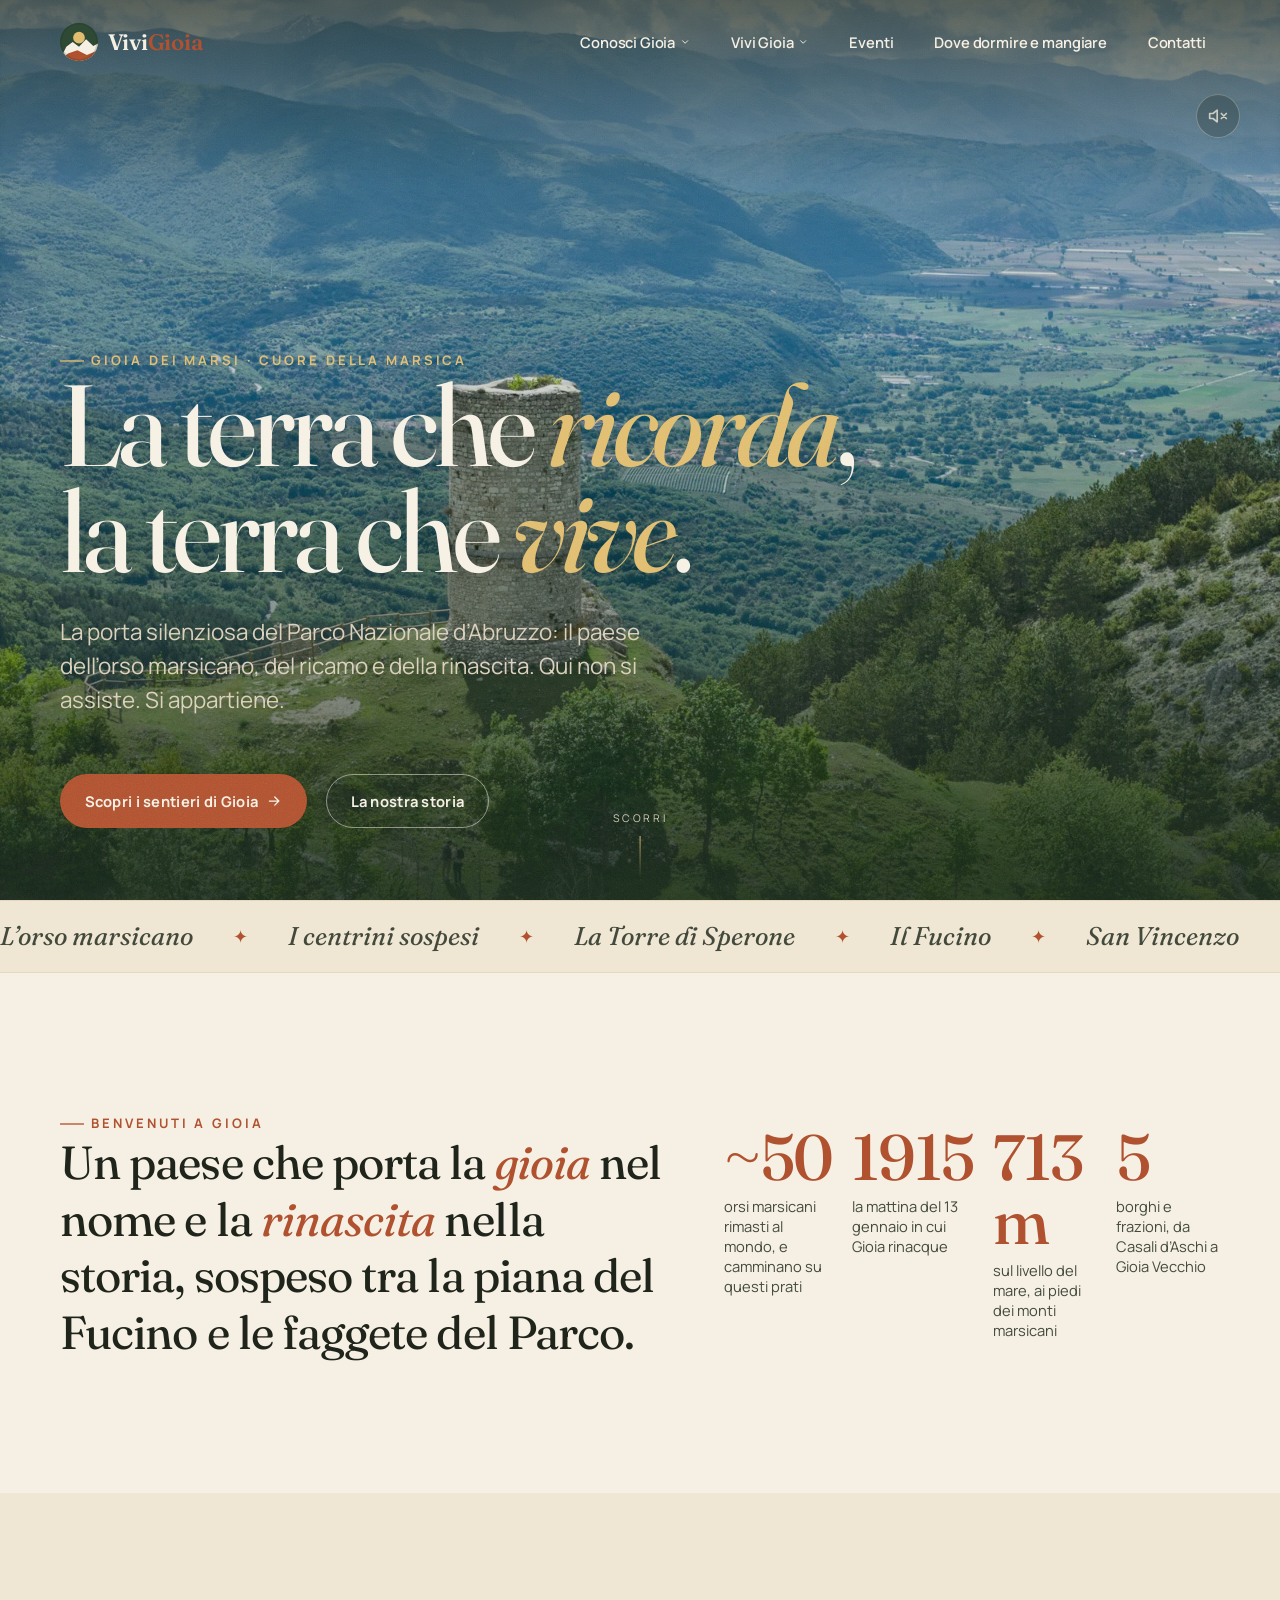
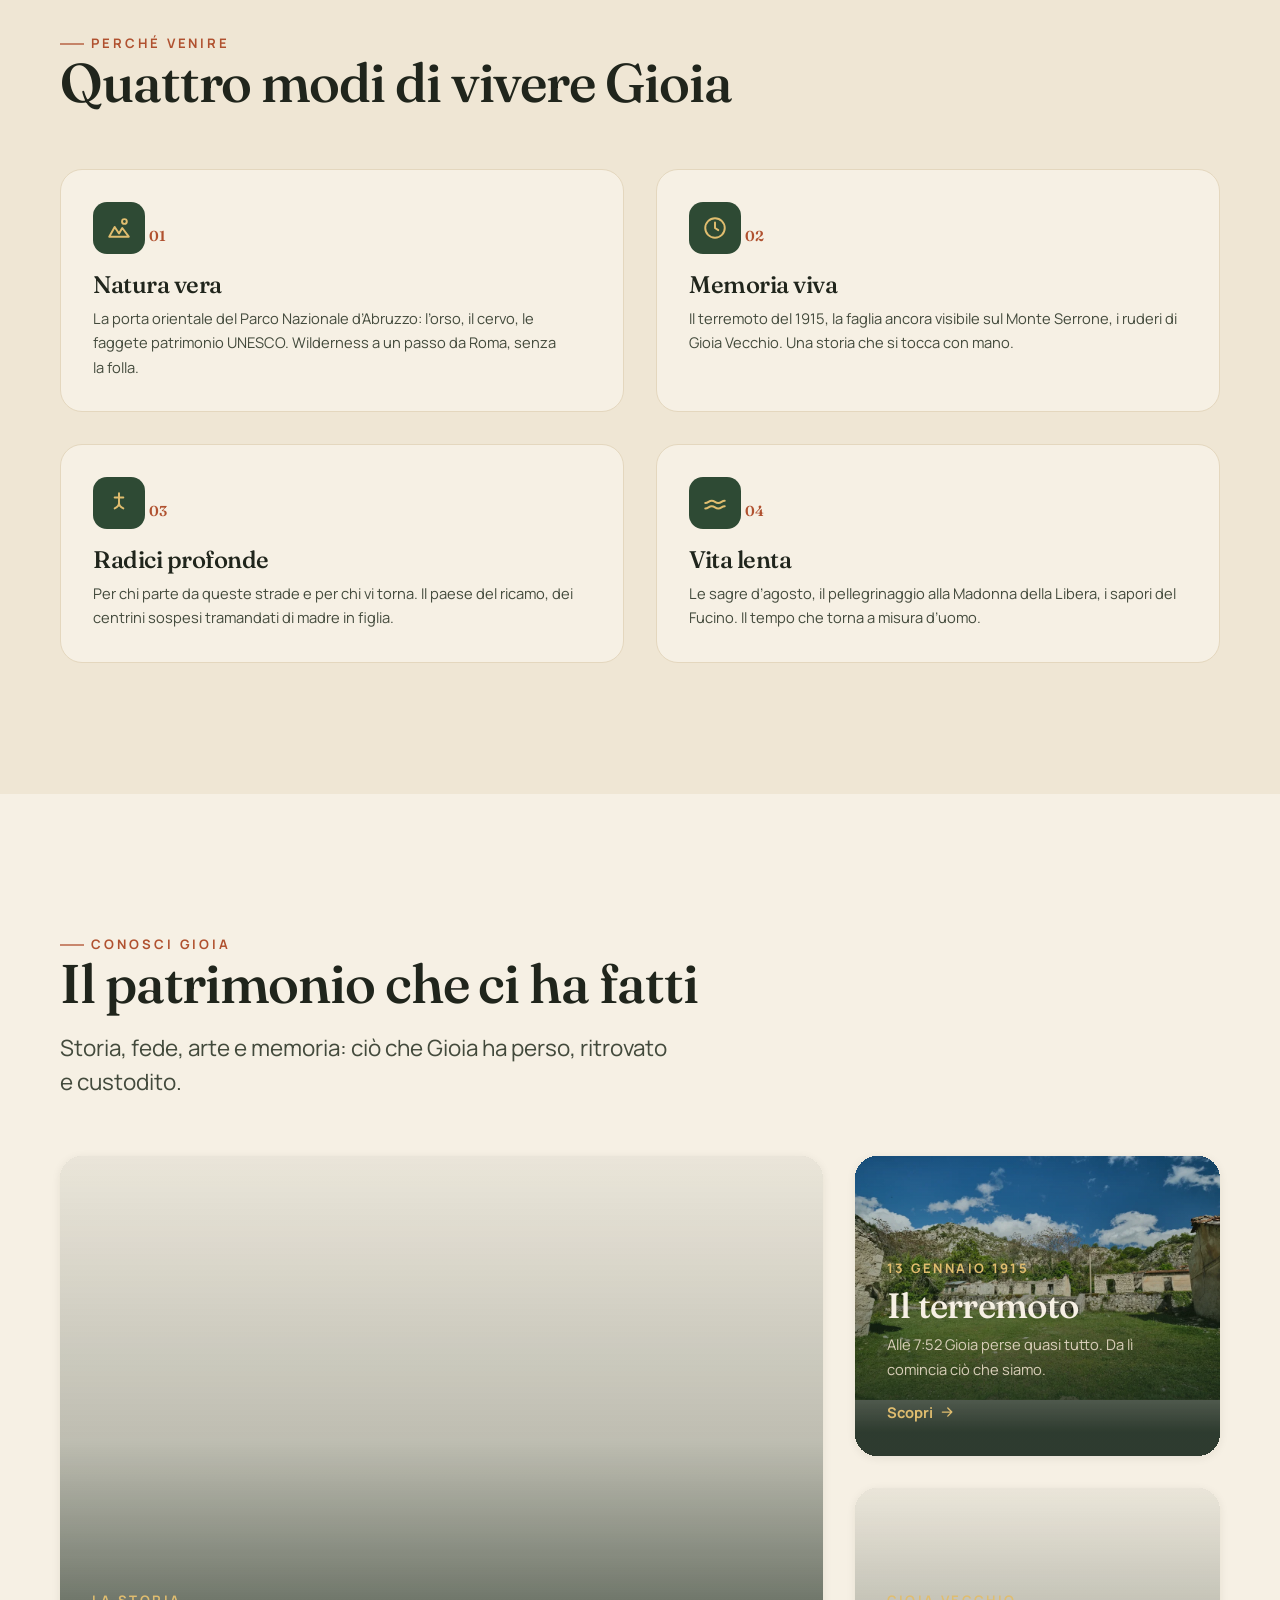
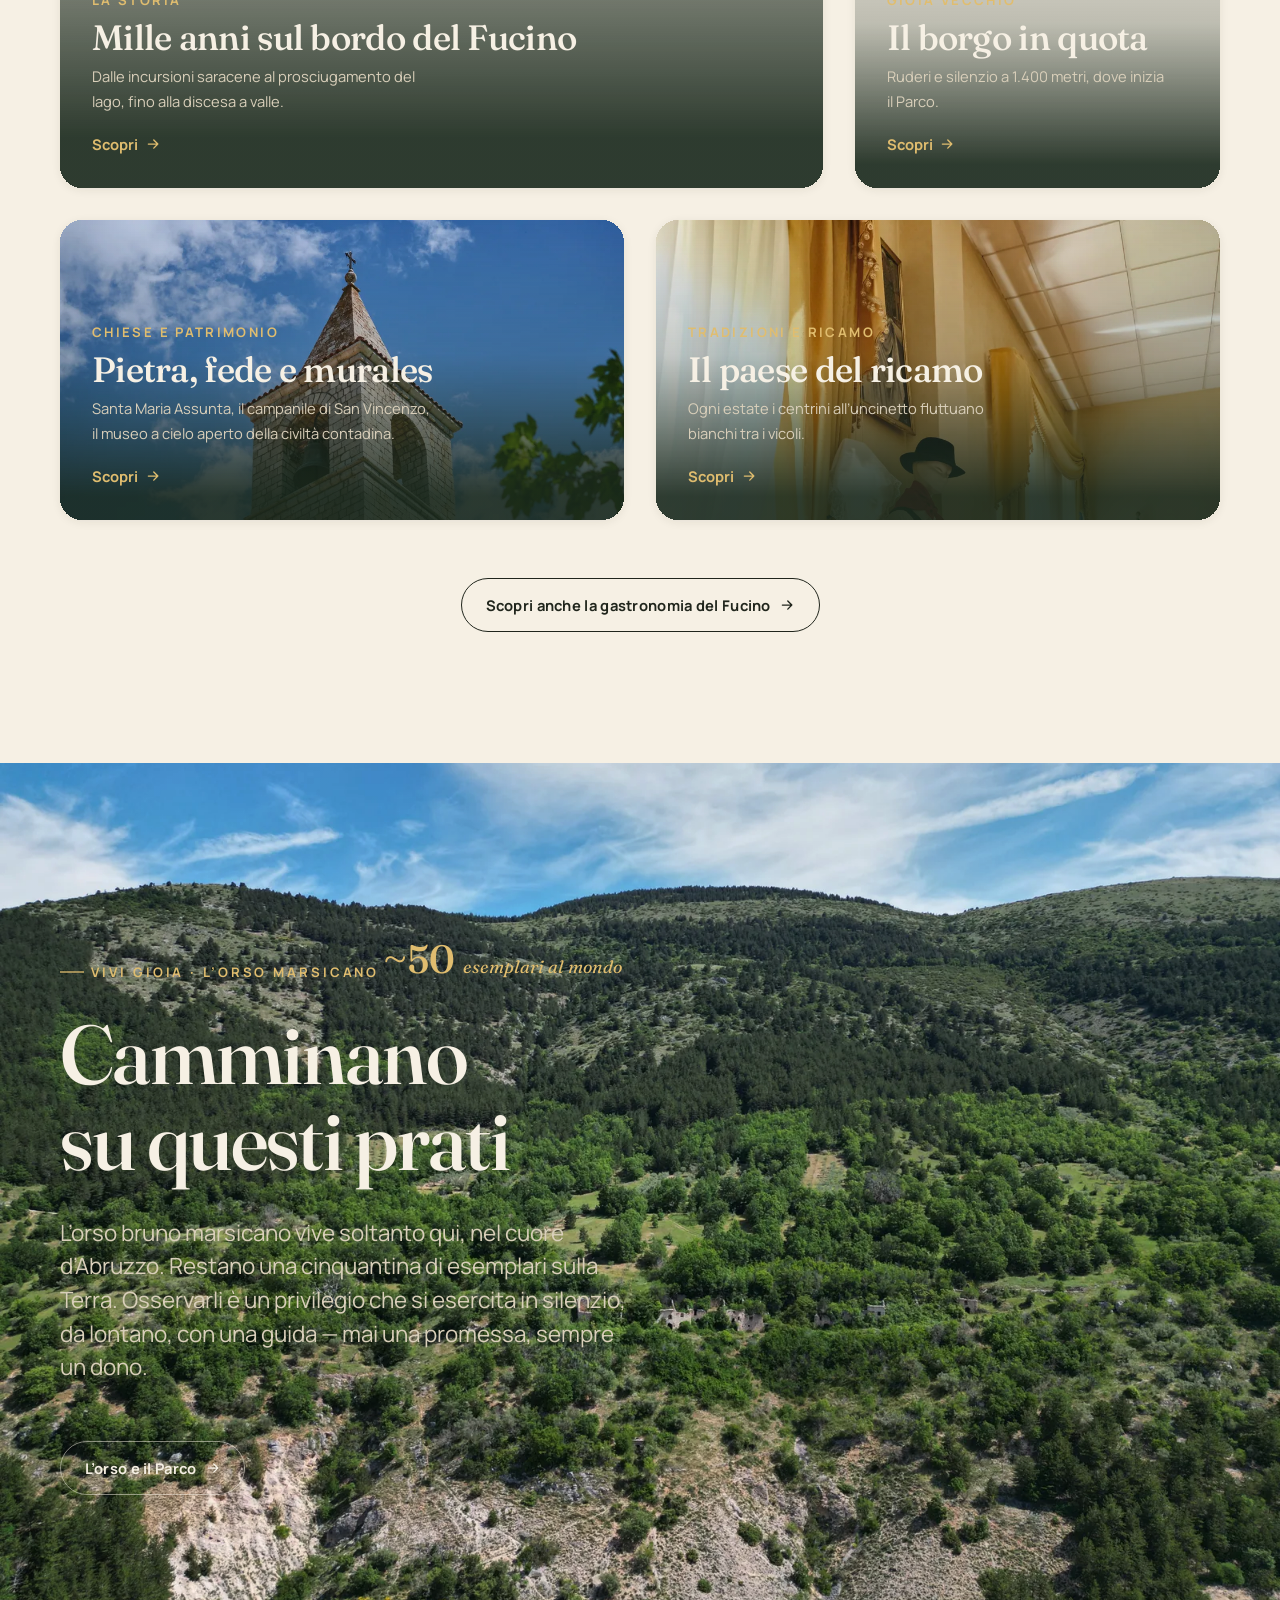
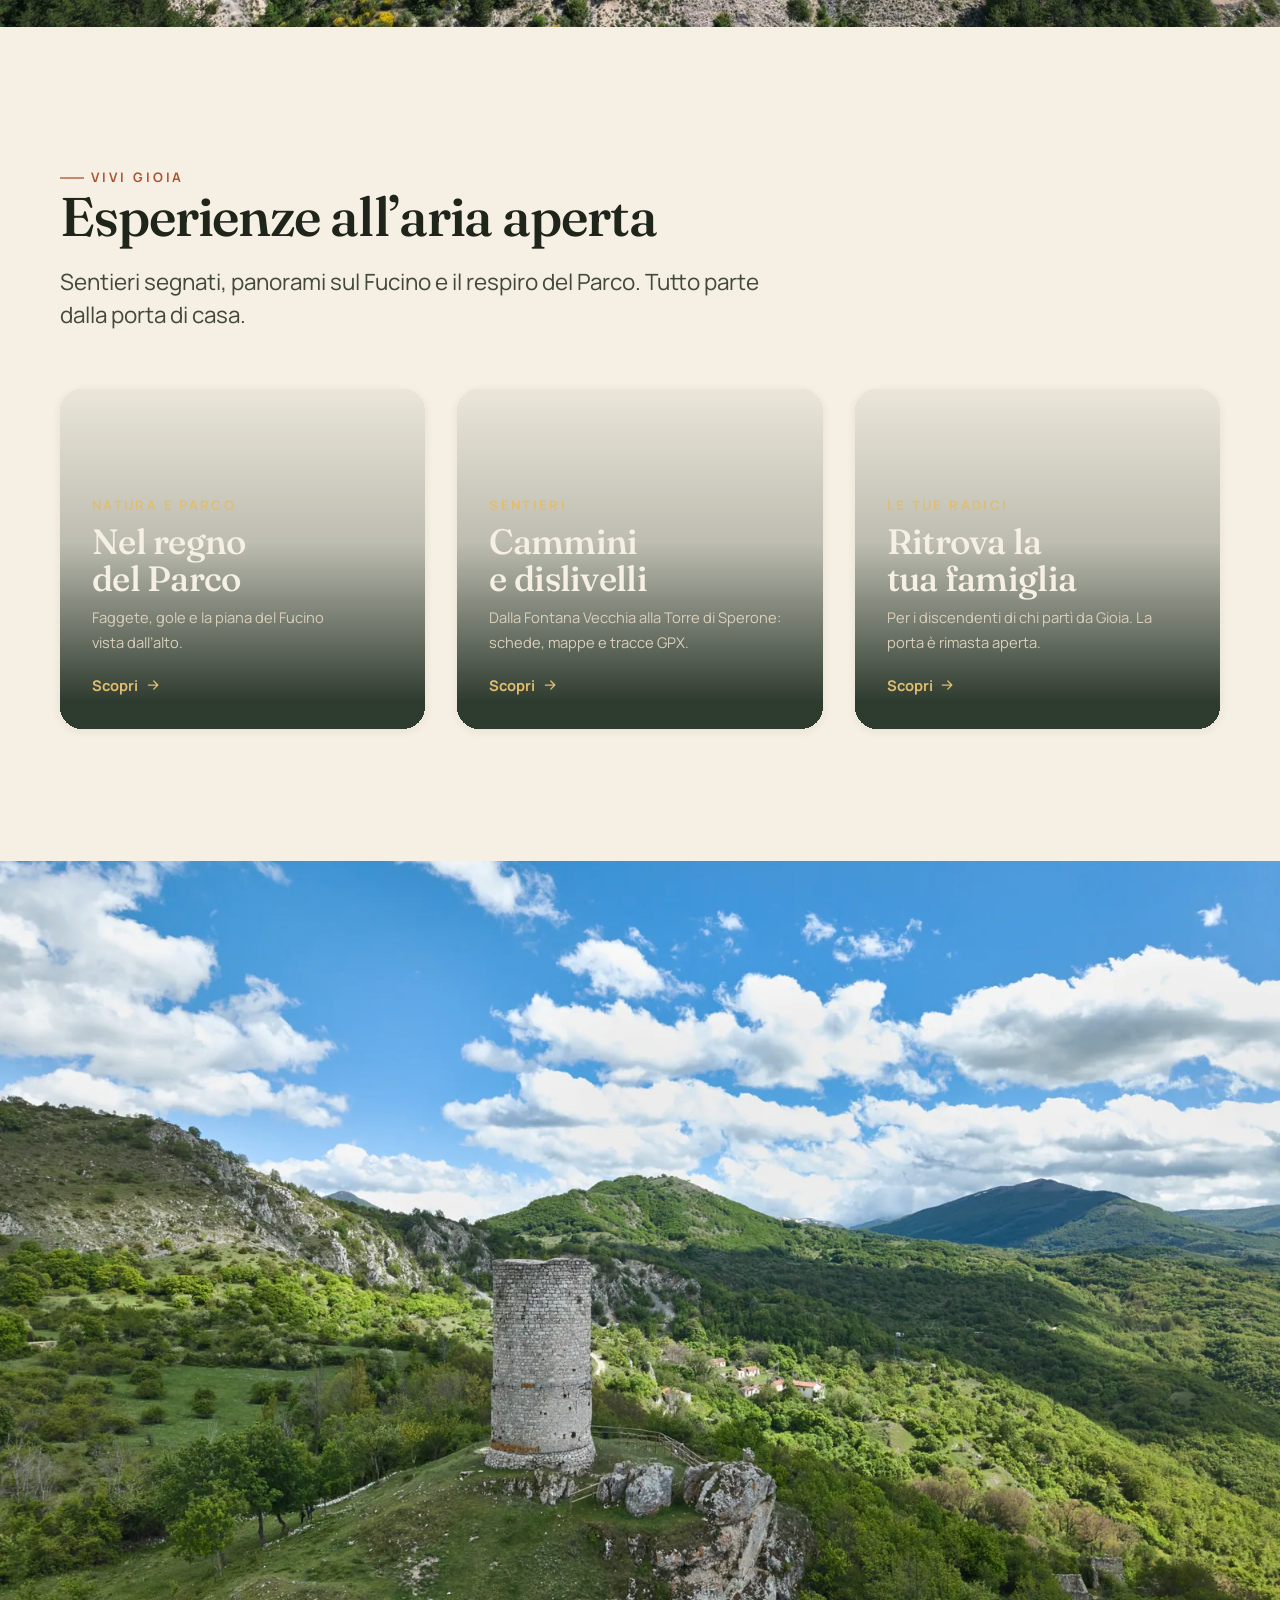
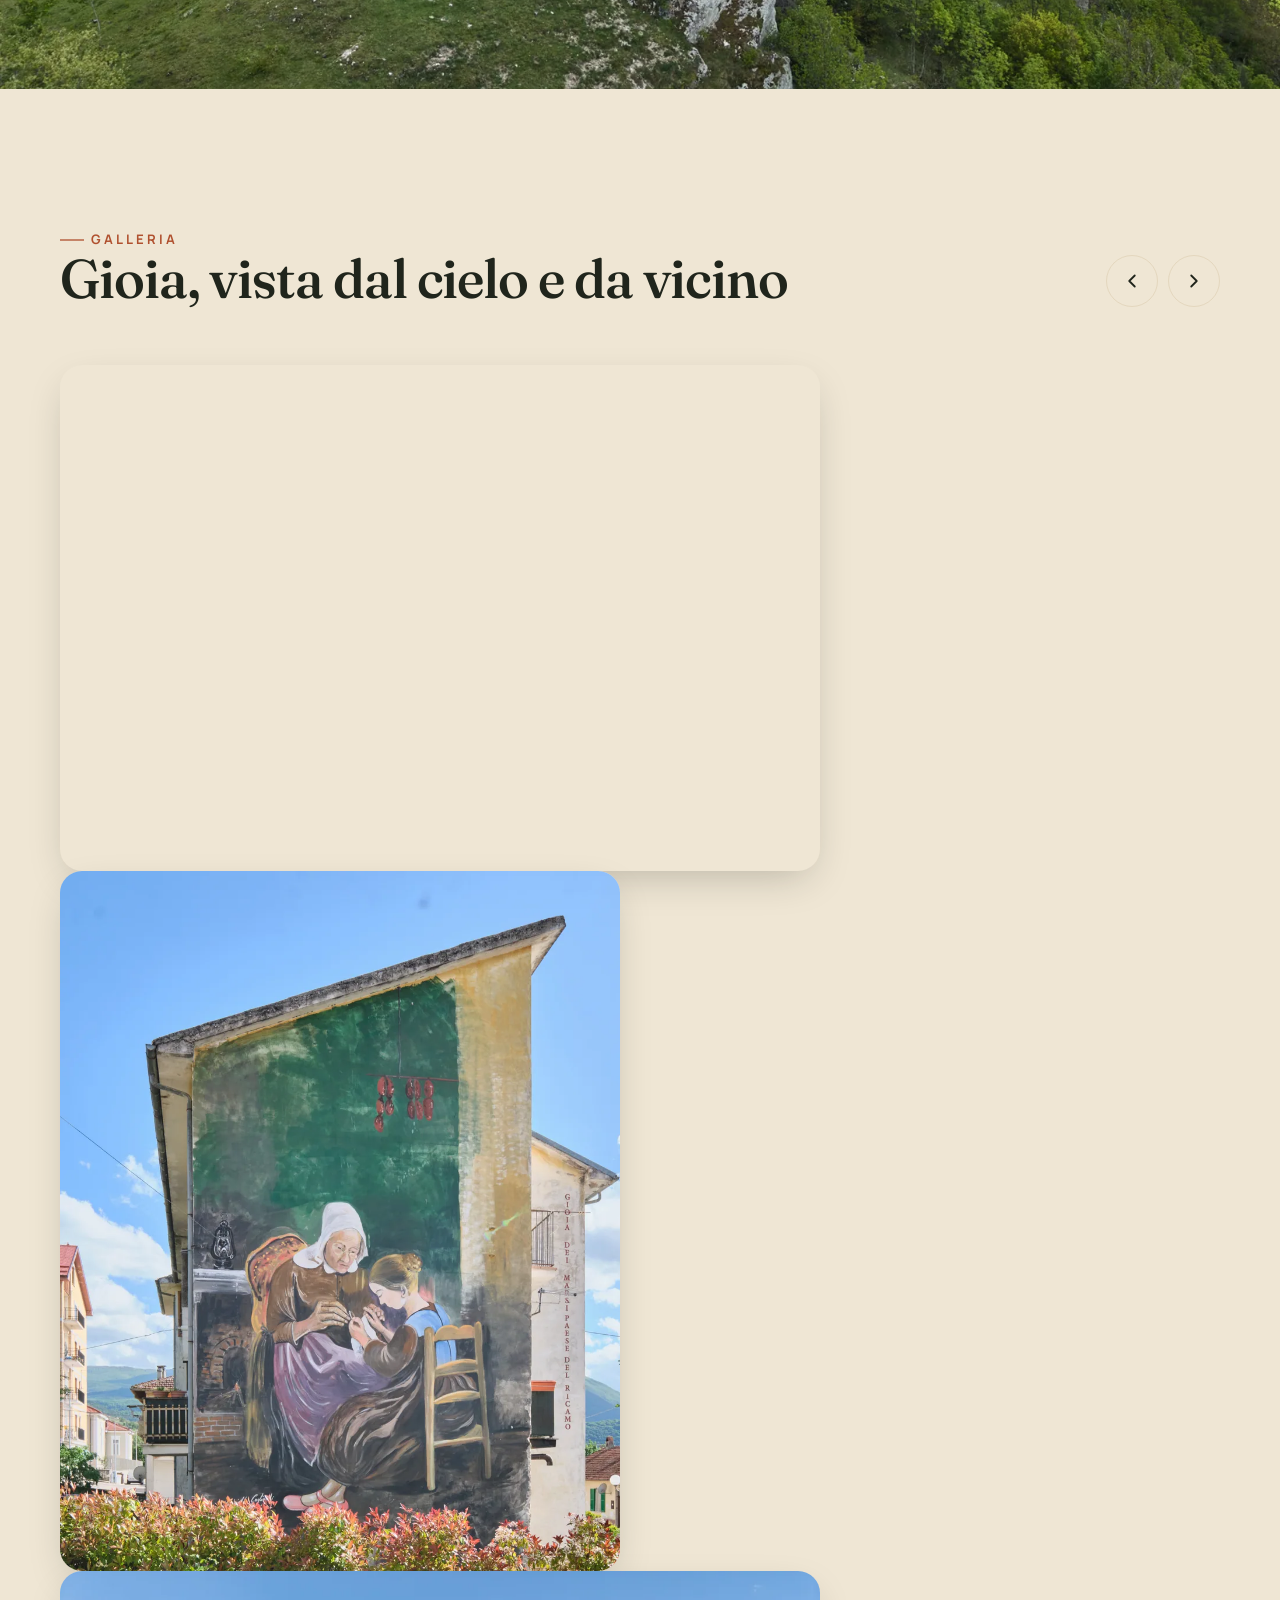
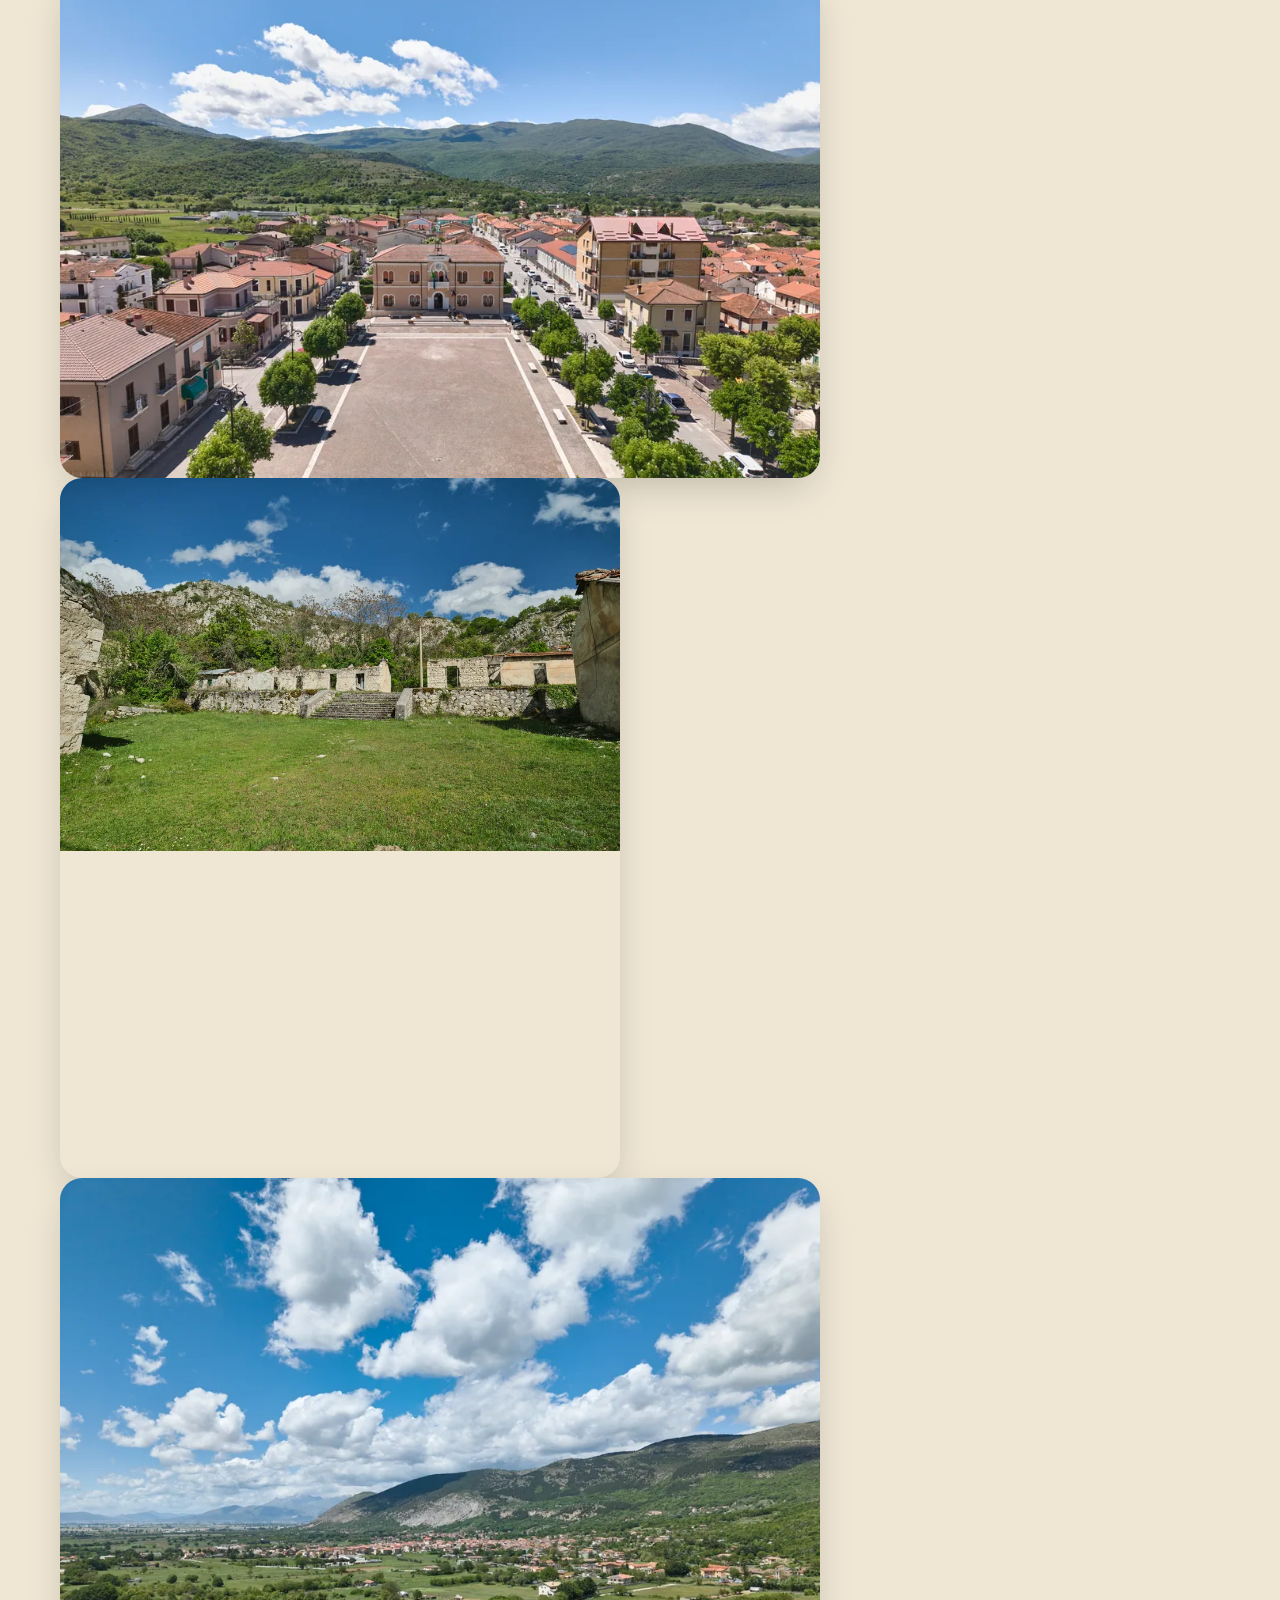
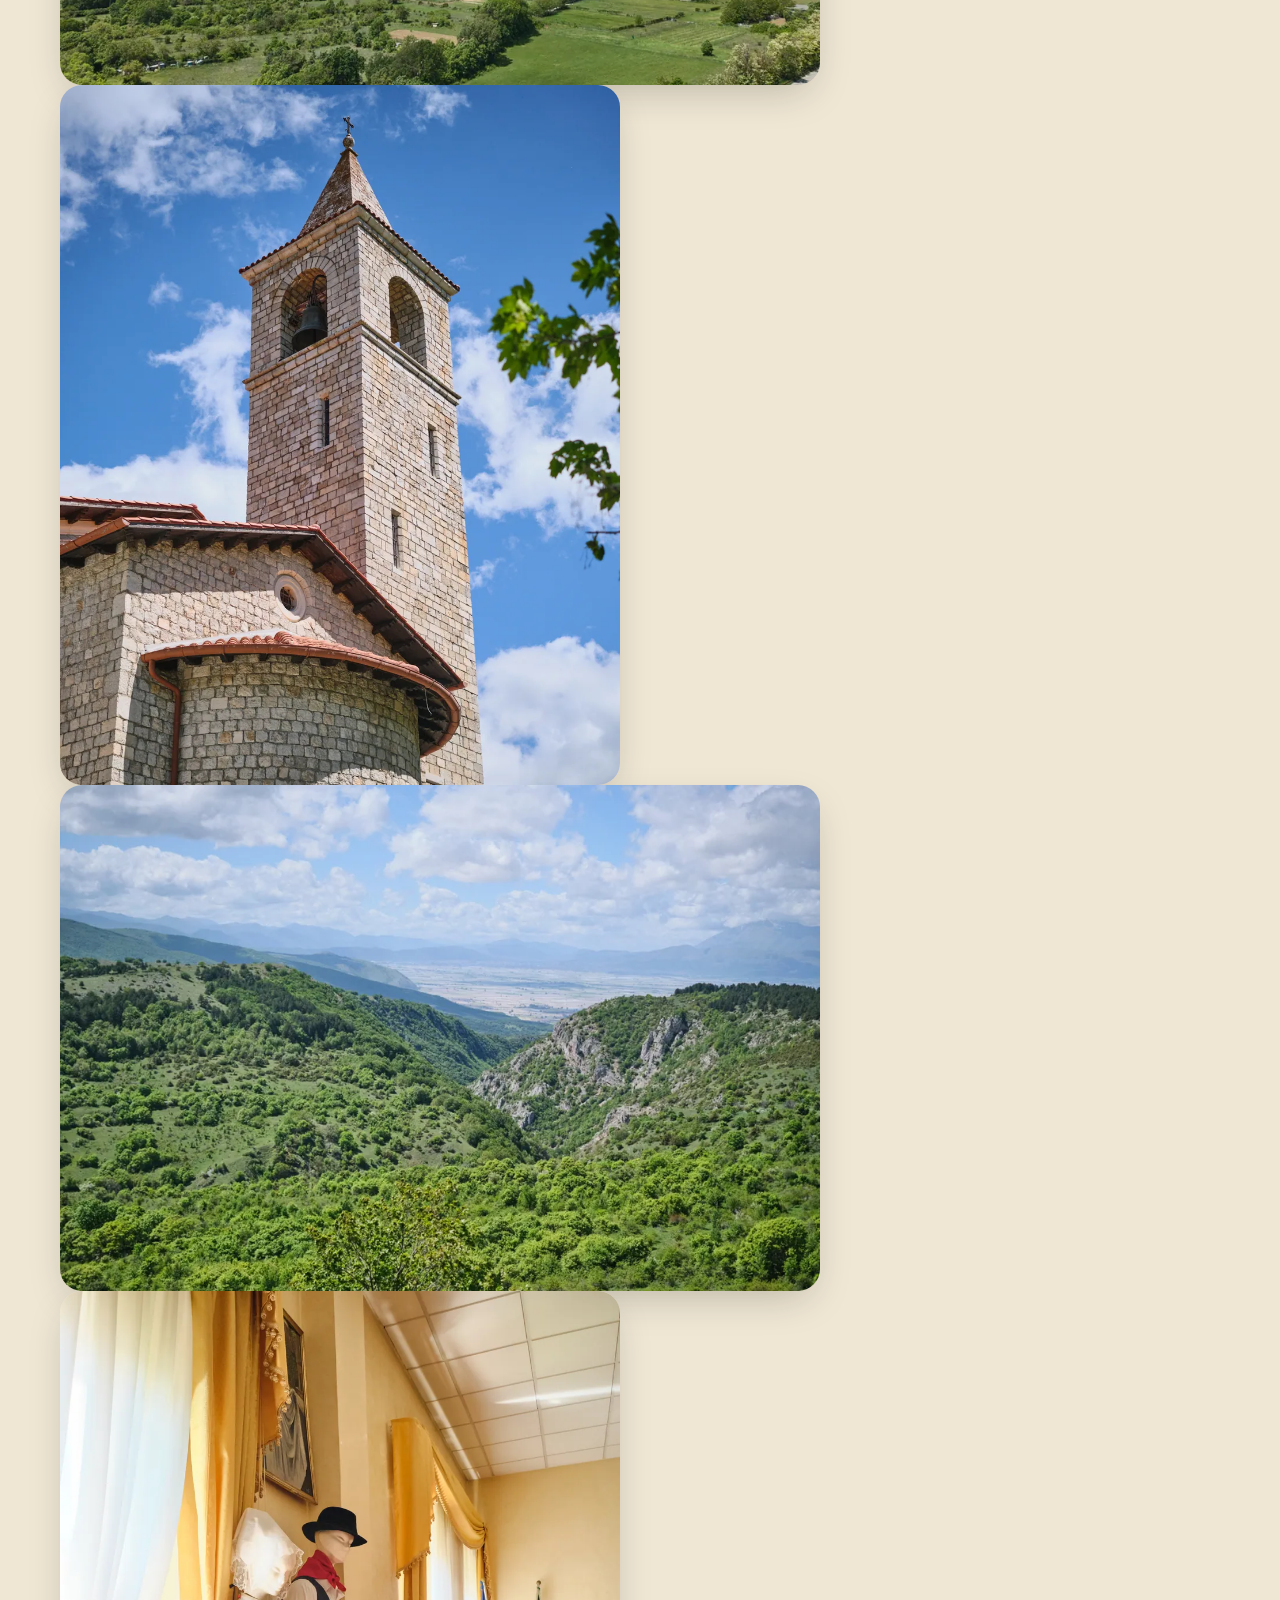
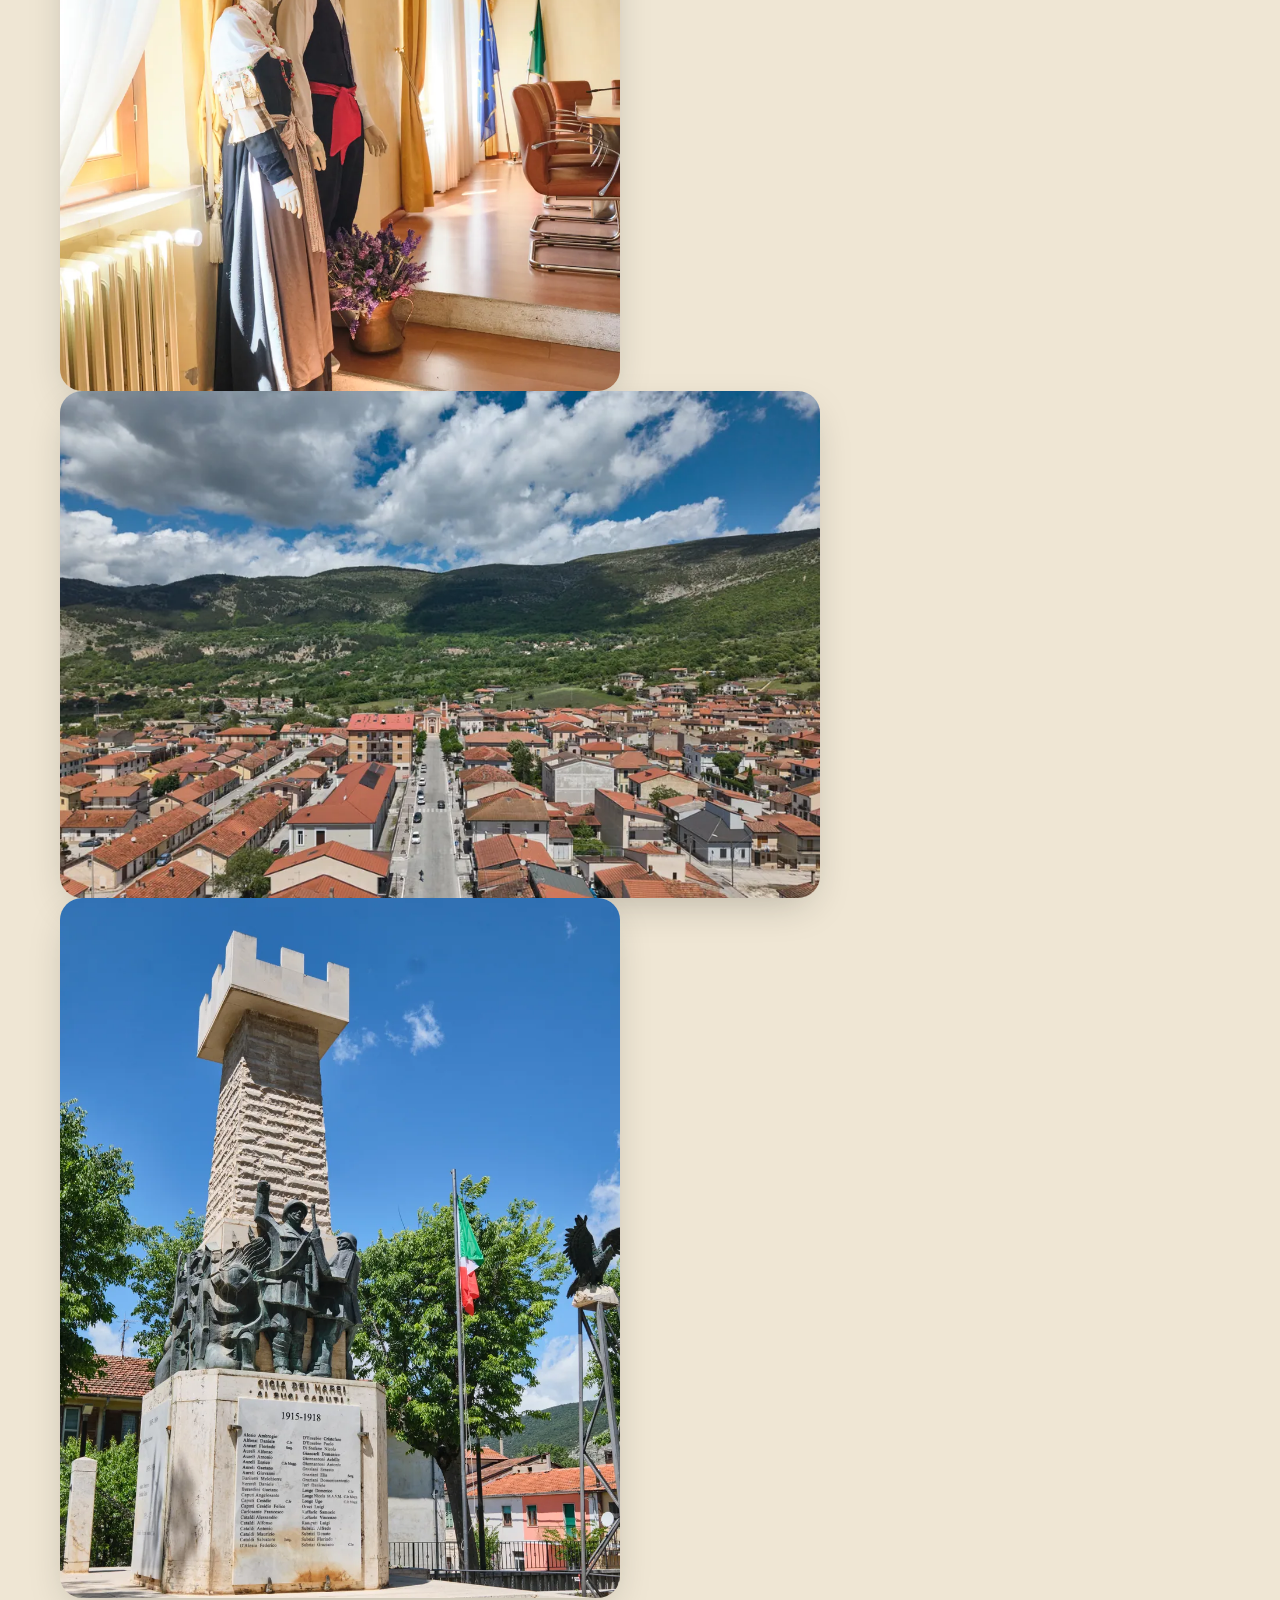
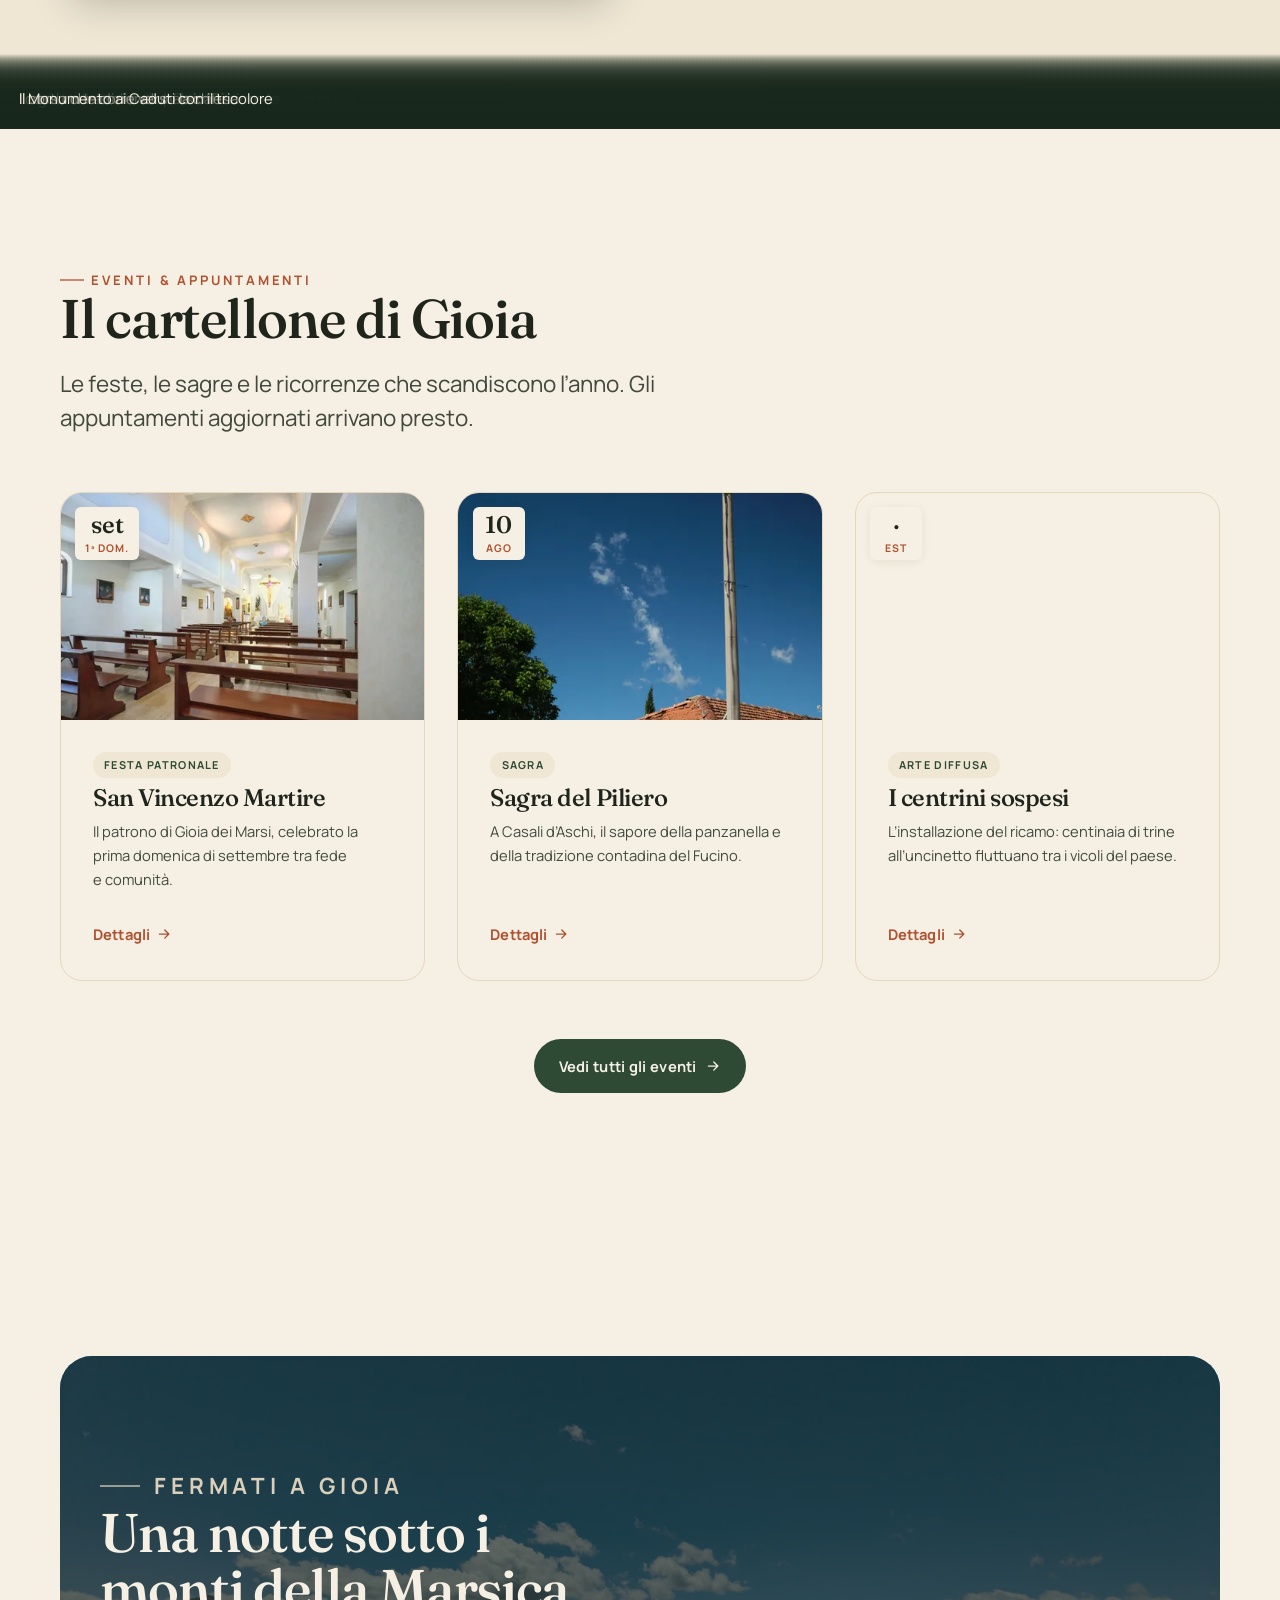
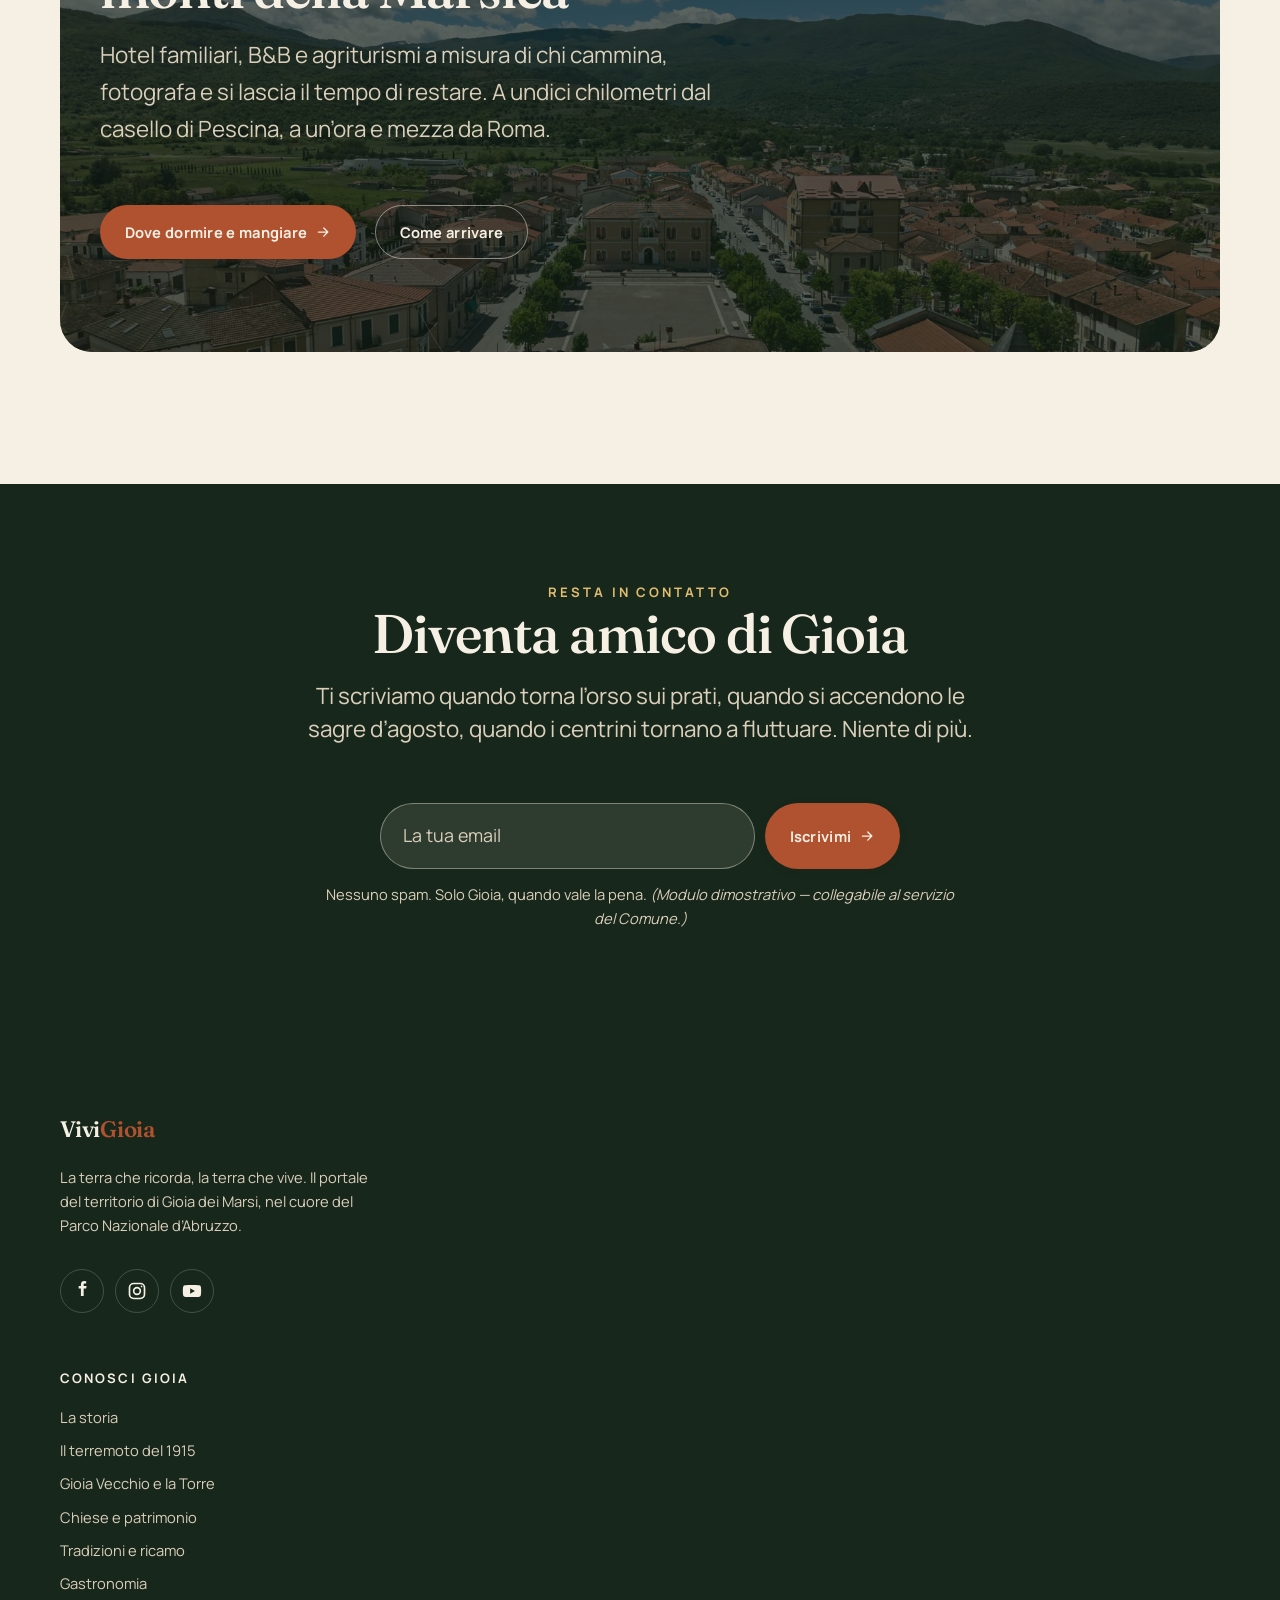
==== index.html @ dd2cfe74 "Sito ViviGioia: portale turistico-culturale di Gioia dei Marsi Sito statico mobile-first ad alto imp" ====
<!doctype html>
<html lang="it" class="no-js">
<head>
  <meta charset="utf-8">
  <meta name="viewport" content="width=device-width, initial-scale=1, viewport-fit=cover">
  <title>ViviGioia — La terra che ricorda, la terra che vive.</title>
  <meta name="description" content="Gioia dei Marsi: la porta silenziosa del Parco Nazionale d’Abruzzo, terra dell’orso marsicano e del paese rinato dopo il terremoto del 1915. Storia, natura, sentieri, tradizioni e il paese del ricamo nel cuore della Marsica.">
  <link rel="canonical" href="https://www.vivigioia.it/">
  <meta name="theme-color" content="#2e4a34">
  <meta property="og:type" content="website">
  <meta property="og:locale" content="it_IT">
  <meta property="og:site_name" content="ViviGioia">
  <meta property="og:title" content="ViviGioia — La terra che ricorda, la terra che vive.">
  <meta property="og:description" content="Gioia dei Marsi: la porta silenziosa del Parco Nazionale d’Abruzzo, terra dell’orso marsicano e del paese rinato dopo il terremoto del 1915. Storia, natura, sentieri, tradizioni e il paese del ricamo nel cuore della Marsica.">
  <meta property="og:url" content="https://www.vivigioia.it/">
  <meta property="og:image" content="https://www.vivigioia.it/assets/img/gioiadrone-16-1600.webp">
  <meta name="twitter:card" content="summary_large_image">
  <link rel="icon" href="assets/img/favicon.svg" type="image/svg+xml">
  <link rel="icon" href="assets/img/favicon-32.png" sizes="32x32">
  <link rel="apple-touch-icon" href="assets/img/favicon-180.png">
  <link rel="manifest" href="site.webmanifest">
  <link rel="preload" as="font" type="font/woff2" href="assets/font/fraunces-normal.woff2" crossorigin>
  <link rel="preload" as="font" type="font/woff2" href="assets/font/manrope.woff2" crossorigin>
  <link rel="preload" as="image" href="assets/img/gioiadrone-16-1600.webp" imagesrcset="assets/img/gioiadrone-16-480.webp 480w, assets/img/gioiadrone-16-960.webp 960w, assets/img/gioiadrone-16-1600.webp 1600w" imagesizes="100vw">
  <link rel="stylesheet" href="assets/css/main.css">
  <link rel="stylesheet" href="assets/css/swiper-bundle.min.css">
  <script>document.documentElement.classList.remove('no-js');document.documentElement.classList.add('js');</script>
  <script type="application/ld+json">{"@context":"https://schema.org","@type":"TouristDestination","name":"Gioia dei Marsi","description":"Borgo della Marsica, porta del Parco Nazionale d’Abruzzo, Lazio e Molise.","address":{"@type":"PostalAddress","addressLocality":"Gioia dei Marsi","postalCode":"67055","addressRegion":"AQ","addressCountry":"IT"},"touristType":["Escursionismo","Turismo naturalistico","Turismo culturale","Turismo delle radici"]}</script>
</head>
<body>
  <a class="skip-link" href="#main">Vai al contenuto</a>
  <header class="site-header" data-theme="light" data-scrolled="false">
    <div class="site-header__inner">
      <a class="brand" href="index.html" aria-label="ViviGioia — home">
        <svg class="brand__mark" viewBox="0 0 48 48" xmlns="http://www.w3.org/2000/svg" aria-hidden="true"><defs><clipPath id="m"><circle cx="24" cy="24" r="24"/></clipPath></defs><g clip-path="url(#m)"><rect width="48" height="48" fill="#2e4a34"/><circle cx="24" cy="18.5" r="7.4" fill="#e0bd6f"/><path d="M-2 50 8 30l8-6 8 6 9-9.5 9 8.5 8-4v25Z" fill="#f6f0e4"/><path d="M-2 50 10 38.5l12-4 12 6 16-7v16.5Z" fill="#b0512f"/></g><circle cx="24" cy="24" r="23" fill="none" stroke="#18271b" stroke-opacity=".18" stroke-width="2"/></svg>
        <span class="brand__name">Vivi<b>Gioia</b></span>
      </a>
      <nav class="nav" id="menu" aria-label="Navigazione principale">
        <div class="nav__group" data-open="false">
          <button class="nav__parent" aria-expanded="false">Conosci Gioia <svg class="chev" viewBox="0 0 24 24" width="16" height="16" fill="none" stroke="currentColor" stroke-width="2.2" stroke-linecap="round" stroke-linejoin="round" aria-hidden="true"><path d="m6 9 6 6 6-6"/></svg></button>
          <div class="nav__sub"><div class="nav__sub-inner">
            <a href="storia.html">La storia</a>
            <a href="terremoto-1915.html">Il terremoto del 1915</a>
            <a href="gioia-vecchio.html">Gioia Vecchio e la Torre</a>
            <a href="patrimonio.html">Chiese e patrimonio</a>
            <a href="tradizioni.html">Tradizioni e ricamo</a>
            <a href="gastronomia.html">Gastronomia</a>
            <a href="radici.html">Le tue radici</a>
          </div></div>
        </div>
        <div class="nav__group" data-open="false">
          <button class="nav__parent" aria-expanded="false">Vivi Gioia <svg class="chev" viewBox="0 0 24 24" width="16" height="16" fill="none" stroke="currentColor" stroke-width="2.2" stroke-linecap="round" stroke-linejoin="round" aria-hidden="true"><path d="m6 9 6 6 6-6"/></svg></button>
          <div class="nav__sub"><div class="nav__sub-inner">
            <a href="natura.html">Natura e l’orso marsicano</a>
            <a href="sentieri.html">Sentieri ed escursioni</a>
          </div></div>
        </div>
        <div class="nav__group"><a class="nav__link" href="eventi.html">Eventi</a></div>
        <div class="nav__group"><a class="nav__link" href="ricettivita.html">Dove dormire e mangiare</a></div>
        <div class="nav__group"><a class="nav__link" href="contatti.html">Contatti</a></div>
        <a class="btn btn--primary nav__cta" href="contatti.html">Pianifica la visita <svg class="btn__icon" viewBox="0 0 24 24" fill="none" stroke="currentColor" stroke-width="2" stroke-linecap="round" stroke-linejoin="round" aria-hidden="true"><path d="M5 12h14M13 6l6 6-6 6"/></svg></a>
        <div class="nav__meta">
          <span>Comune di Gioia dei Marsi</span>
          <span class="nav__lang in-panel"><span aria-current="page">IT</span><span aria-hidden="true">·</span><span style="opacity:.5" title="Versione inglese in arrivo">EN</span></span>
        </div>
      </nav>
      <button class="nav__toggle" aria-label="Apri il menu" aria-expanded="false" aria-controls="menu">
        <span></span><span></span><span></span>
      </button>
    </div>
  </header>
  <main id="main">

    <!-- HERO -->
    <section class="hero grain" data-hero data-hero-sentinel>
      <div class="hero__media">
        <video data-hero-video autoplay muted loop playsinline preload="metadata" poster="assets/img/gioiadrone-16-1600.webp" aria-hidden="true">
          <source src="assets/video/hero-720.mp4" type="video/mp4">
        </video>
      </div>
      <div class="hero__scrim"></div>
      <button class="hero__sound" data-sound-toggle aria-pressed="false" aria-label="Attiva o disattiva l’audio del video">
        <span data-sound-off><svg viewBox="0 0 24 24" width="20" height="20" fill="none" stroke="currentColor" stroke-width="2" stroke-linecap="round" stroke-linejoin="round" aria-hidden="true"><path d="M11 5 6 9H2v6h4l5 4z"/><path d="m22 9-6 6M16 9l6 6"/></svg></span>
        <span data-sound-on hidden><svg viewBox="0 0 24 24" width="20" height="20" fill="none" stroke="currentColor" stroke-width="2" stroke-linecap="round" stroke-linejoin="round" aria-hidden="true"><path d="M11 5 6 9H2v6h4l5 4z"/><path d="M15.5 8.5a5 5 0 0 1 0 7M19 5a9 9 0 0 1 0 14"/></svg></span>
      </button>
      <div class="hero__inner">
        <p class="kicker kicker--light">Gioia dei Marsi · Cuore della Marsica</p>
        <h1 class="hero__claim">La terra che <em>ricorda</em>,<br>la terra che <em>vive</em>.</h1>
        <p class="hero__sub">La porta silenziosa del Parco Nazionale d’Abruzzo: il paese dell’orso marsicano, del ricamo e della rinascita. Qui non si assiste. Si appartiene.</p>
        <div class="hero__actions">
          <a class="btn btn--primary" href="sentieri.html">Scopri i sentieri di Gioia <svg class="btn__icon" viewBox="0 0 24 24" fill="none" stroke="currentColor" stroke-width="2" stroke-linecap="round" stroke-linejoin="round" aria-hidden="true"><path d="M5 12h14M13 6l6 6-6 6"/></svg></a>
          <a class="btn btn--on-dark" href="storia.html">La nostra storia</a>
        </div>
      </div>
      <div class="hero__cue" aria-hidden="true"><span>Scorri</span><span class="hero__cue-line"></span></div>
    </section>

    <!-- MARQUEE -->
    <div class="marquee" aria-hidden="true">
      <div class="marquee__track">
        <span class="marquee__item">L’orso marsicano</span><span class="marquee__item">I centrini sospesi</span><span class="marquee__item">La Torre di Sperone</span><span class="marquee__item">Il Fucino</span><span class="marquee__item">San Vincenzo</span><span class="marquee__item">Il Passo del Diavolo</span>
        <span class="marquee__item">L’orso marsicano</span><span class="marquee__item">I centrini sospesi</span><span class="marquee__item">La Torre di Sperone</span><span class="marquee__item">Il Fucino</span><span class="marquee__item">San Vincenzo</span><span class="marquee__item">Il Passo del Diavolo</span>
      </div>
    </div>

    <!-- MANIFESTO + NUMERI -->
    <section class="section">
      <div class="container">
        <div class="manifesto__grid">
          <div class="reveal">
            <p class="kicker">Benvenuti a Gioia</p>
            <p class="manifesto__text">Un paese che porta la <span class="hl">gioia</span> nel nome e la <span class="hl">rinascita</span> nella storia, sospeso tra la piana del Fucino e le faggete del Parco.</p>
          </div>
          <div class="stats reveal-stagger">
            <div class="stat"><div class="stat__num" data-count="50" data-prefix="~">~50</div><div class="stat__label">orsi marsicani rimasti al mondo, e camminano su questi prati</div></div>
            <div class="stat"><div class="stat__num" data-count="1915" data-group="false">1915</div><div class="stat__label">la mattina del 13 gennaio in cui Gioia rinacque</div></div>
            <div class="stat"><div class="stat__num" data-count="713" data-suffix=" m">713 m</div><div class="stat__label">sul livello del mare, ai piedi dei monti marsicani</div></div>
            <div class="stat"><div class="stat__num" data-count="5">5</div><div class="stat__label">borghi e frazioni, da Casali d’Aschi a Gioia Vecchio</div></div>
          </div>
        </div>
      </div>
    </section>

    <!-- I MOTIVI -->
    <section class="section bg-paper-2">
      <div class="container">
        <div class="section-head reveal">
          <p class="kicker">Perché venire</p>
          <h2>Quattro modi di vivere Gioia</h2>
        </div>
        <div class="pillars cardgrid--2 reveal-stagger">
          <article class="pillar">
            <span class="pillar__icon"><svg viewBox="0 0 24 24" fill="none" stroke="currentColor" stroke-width="1.8" stroke-linecap="round" stroke-linejoin="round"><path d="m3 20 5-9 4 6 3-5 6 8z"/><circle cx="17" cy="6" r="2.2"/></svg></span>
            <span class="pillar__n">01</span>
            <h3>Natura vera</h3>
            <p>La porta orientale del Parco Nazionale d’Abruzzo: l’orso, il cervo, le faggete patrimonio UNESCO. Wilderness a un passo da Roma, senza la folla.</p>
          </article>
          <article class="pillar">
            <span class="pillar__icon"><svg viewBox="0 0 24 24" fill="none" stroke="currentColor" stroke-width="1.8" stroke-linecap="round" stroke-linejoin="round"><circle cx="12" cy="12" r="9"/><path d="M12 7v5l3 2"/></svg></span>
            <span class="pillar__n">02</span>
            <h3>Memoria viva</h3>
            <p>Il terremoto del 1915, la faglia ancora visibile sul Monte Serrone, i ruderi di Gioia Vecchio. Una storia che si tocca con mano.</p>
          </article>
          <article class="pillar">
            <span class="pillar__icon"><svg viewBox="0 0 24 24" fill="none" stroke="currentColor" stroke-width="1.8" stroke-linecap="round" stroke-linejoin="round"><path d="M12 3v9m0 0c0 3-2 4-4 5m4-5c0 3 2 4 4 5M8 7h8"/></svg></span>
            <span class="pillar__n">03</span>
            <h3>Radici profonde</h3>
            <p>Per chi parte da queste strade e per chi vi torna. Il paese del ricamo, dei centrini sospesi tramandati di madre in figlia.</p>
          </article>
          <article class="pillar">
            <span class="pillar__icon"><svg viewBox="0 0 24 24" fill="none" stroke="currentColor" stroke-width="1.8" stroke-linecap="round" stroke-linejoin="round"><path d="M3 17c3 0 3-2 6-2s3 2 6 2 3-2 6-2M3 12c3 0 3-2 6-2s3 2 6 2 3-2 6-2"/></svg></span>
            <span class="pillar__n">04</span>
            <h3>Vita lenta</h3>
            <p>Le sagre d’agosto, il pellegrinaggio alla Madonna della Libera, i sapori del Fucino. Il tempo che torna a misura d’uomo.</p>
          </article>
        </div>
      </div>
    </section>

    <!-- CONOSCI GIOIA -->
    <section class="section" id="conosci">
      <div class="container">
        <div class="section-head reveal">
          <p class="kicker">Conosci Gioia</p>
          <h2>Il patrimonio che ci ha fatti</h2>
          <p class="lead">Storia, fede, arte e memoria: ciò che Gioia ha perso, ritrovato e custodito.</p>
        </div>
        <div class="cardgrid cardgrid--bento reveal-stagger">
          <article class="feature-card bento-a feature-card--tall">
    <div class="feature-card__media"><picture>
  <source type="image/webp" srcset="assets/img/fotogioia-82-480.webp 480w, assets/img/fotogioia-82-960.webp 960w, assets/img/fotogioia-82-1600.webp 1600w" sizes="(min-width:1024px) 50vw, 100vw">
  <img src="assets/img/fotogioia-82-1600.jpg" width="5734" height="3823" alt="Murale che raffigura l’antico borgo di Gioia prima del terremoto" loading="lazy" decoding="async" data-lqip style="background-image:url([data-uri]);background-size:cover;background-position:center">
</picture></div>
    <p class="feature-card__kicker">La storia</p>
    <h3 class="feature-card__title">Mille anni sul bordo del Fucino</h3>
    <p class="feature-card__desc">Dalle incursioni saracene al prosciugamento del lago, fino alla discesa a valle.</p>
    <span class="feature-card__cta">Scopri <svg class="btn__icon" viewBox="0 0 24 24" fill="none" stroke="currentColor" stroke-width="2" stroke-linecap="round" stroke-linejoin="round" aria-hidden="true"><path d="M5 12h14M13 6l6 6-6 6"/></svg></span>
    <a class="feature-card__stretch" href="storia.html" aria-label="Mille anni sul bordo del Fucino"></a>
  </article>
          <article class="feature-card bento-b">
    <div class="feature-card__media"><picture>
  <source type="image/webp" srcset="assets/img/fotogioia-69-480.webp 480w, assets/img/fotogioia-69-960.webp 960w, assets/img/fotogioia-69-1600.webp 1600w" sizes="(min-width:1024px) 50vw, 100vw">
  <img src="assets/img/fotogioia-69-1600.jpg" width="6240" height="4160" alt="Scalinata tra i ruderi di Gioia Vecchio" loading="lazy" decoding="async" data-lqip style="background-image:url([data-uri]);background-size:cover;background-position:center">
</picture></div>
    <p class="feature-card__kicker">13 gennaio 1915</p>
    <h3 class="feature-card__title">Il terremoto</h3>
    <p class="feature-card__desc">Alle 7:52 Gioia perse quasi tutto. Da lì comincia ciò che siamo.</p>
    <span class="feature-card__cta">Scopri <svg class="btn__icon" viewBox="0 0 24 24" fill="none" stroke="currentColor" stroke-width="2" stroke-linecap="round" stroke-linejoin="round" aria-hidden="true"><path d="M5 12h14M13 6l6 6-6 6"/></svg></span>
    <a class="feature-card__stretch" href="terremoto-1915.html" aria-label="Il terremoto"></a>
  </article>
          <article class="feature-card bento-c">
    <div class="feature-card__media"><picture>
  <source type="image/webp" srcset="assets/img/drone-gioia-2-480.webp 480w, assets/img/drone-gioia-2-960.webp 960w, assets/img/drone-gioia-2-1600.webp 1600w" sizes="(min-width:1024px) 50vw, 100vw">
  <img src="assets/img/drone-gioia-2-1600.jpg" width="4032" height="3024" alt="Veduta aerea dei ruderi di Gioia Vecchio tra il verde" loading="lazy" decoding="async" data-lqip style="background-image:url([data-uri]);background-size:cover;background-position:center">
</picture></div>
    <p class="feature-card__kicker">Gioia Vecchio</p>
    <h3 class="feature-card__title">Il borgo in quota</h3>
    <p class="feature-card__desc">Ruderi e silenzio a 1.400 metri, dove inizia il Parco.</p>
    <span class="feature-card__cta">Scopri <svg class="btn__icon" viewBox="0 0 24 24" fill="none" stroke="currentColor" stroke-width="2" stroke-linecap="round" stroke-linejoin="round" aria-hidden="true"><path d="M5 12h14M13 6l6 6-6 6"/></svg></span>
    <a class="feature-card__stretch" href="gioia-vecchio.html" aria-label="Il borgo in quota"></a>
  </article>
          <article class="feature-card bento-d">
    <div class="feature-card__media"><picture>
  <source type="image/webp" srcset="assets/img/fotogioia-52-480.webp 480w, assets/img/fotogioia-52-960.webp 960w, assets/img/fotogioia-52-1600.webp 1600w" sizes="(min-width:1024px) 50vw, 100vw">
  <img src="assets/img/fotogioia-52-1600.jpg" width="4160" height="6240" alt="Campanile in pietra di Gioia Vecchio" loading="lazy" decoding="async" data-lqip style="background-image:url([data-uri]);background-size:cover;background-position:center">
</picture></div>
    <p class="feature-card__kicker">Chiese e patrimonio</p>
    <h3 class="feature-card__title">Pietra, fede e murales</h3>
    <p class="feature-card__desc">Santa Maria Assunta, il campanile di San Vincenzo, il museo a cielo aperto della civiltà contadina.</p>
    <span class="feature-card__cta">Scopri <svg class="btn__icon" viewBox="0 0 24 24" fill="none" stroke="currentColor" stroke-width="2" stroke-linecap="round" stroke-linejoin="round" aria-hidden="true"><path d="M5 12h14M13 6l6 6-6 6"/></svg></span>
    <a class="feature-card__stretch" href="patrimonio.html" aria-label="Pietra, fede e murales"></a>
  </article>
          <article class="feature-card bento-e">
    <div class="feature-card__media"><picture>
  <source type="image/webp" srcset="assets/img/fotogioia-27-480.webp 480w, assets/img/fotogioia-27-960.webp 960w, assets/img/fotogioia-27-1600.webp 1600w" sizes="(min-width:1024px) 50vw, 100vw">
  <img src="assets/img/fotogioia-27-1600.jpg" width="4063" height="6094" alt="Costumi tradizionali marsicani" loading="lazy" decoding="async" data-lqip style="background-image:url([data-uri]);background-size:cover;background-position:center">
</picture></div>
    <p class="feature-card__kicker">Tradizioni e ricamo</p>
    <h3 class="feature-card__title">Il paese del ricamo</h3>
    <p class="feature-card__desc">Ogni estate i centrini all’uncinetto fluttuano bianchi tra i vicoli.</p>
    <span class="feature-card__cta">Scopri <svg class="btn__icon" viewBox="0 0 24 24" fill="none" stroke="currentColor" stroke-width="2" stroke-linecap="round" stroke-linejoin="round" aria-hidden="true"><path d="M5 12h14M13 6l6 6-6 6"/></svg></span>
    <a class="feature-card__stretch" href="tradizioni.html" aria-label="Il paese del ricamo"></a>
  </article>
        </div>
        <div class="center mt-l reveal">
          <a class="btn btn--ghost" href="gastronomia.html">Scopri anche la gastronomia del Fucino <svg class="btn__icon" viewBox="0 0 24 24" fill="none" stroke="currentColor" stroke-width="2" stroke-linecap="round" stroke-linejoin="round" aria-hidden="true"><path d="M5 12h14M13 6l6 6-6 6"/></svg></a>
        </div>
      </div>
    </section>

    <!-- SPOTLIGHT ORSO -->
    <section class="spotlight grain" aria-labelledby="orso-t">
      <div class="spotlight__media"><picture class="spotlight__pic">
  <source type="image/webp" srcset="assets/img/drone-gioia-5-480.webp 480w, assets/img/drone-gioia-5-960.webp 960w, assets/img/drone-gioia-5-1600.webp 1600w" sizes="100vw">
  <img src="assets/img/drone-gioia-5-1600.jpg" width="4032" height="3024" alt="Le montagne selvagge del Parco Nazionale d’Abruzzo sopra Gioia dei Marsi" loading="lazy" decoding="async" data-lqip style="background-image:url([data-uri]);background-size:cover;background-position:center">
</picture></div>
      <div class="spotlight__inner">
        <div class="spotlight__box reveal">
          <p class="kicker kicker--light">Vivi Gioia · L’orso marsicano</p>
          <div class="spotlight__badge"><b data-count="50" data-prefix="~">~50</b> esemplari al mondo</div>
          <h2 class="spotlight__title" id="orso-t">Camminano<br>su questi prati</h2>
          <p class="spotlight__text">L’orso bruno marsicano vive soltanto qui, nel cuore d’Abruzzo. Restano una cinquantina di esemplari sulla Terra. Osservarli è un privilegio che si esercita in silenzio, da lontano, con una guida — mai una promessa, sempre un dono.</p>
          <div class="spotlight__actions">
            <a class="btn btn--on-dark" href="natura.html">L’orso e il Parco <svg class="btn__icon" viewBox="0 0 24 24" fill="none" stroke="currentColor" stroke-width="2" stroke-linecap="round" stroke-linejoin="round" aria-hidden="true"><path d="M5 12h14M13 6l6 6-6 6"/></svg></a>
          </div>
        </div>
      </div>
    </section>

    <!-- VIVI GIOIA -->
    <section class="section" id="vivi">
      <div class="container">
        <div class="section-head reveal">
          <p class="kicker">Vivi Gioia</p>
          <h2>Esperienze all’aria aperta</h2>
          <p class="lead">Sentieri segnati, panorami sul Fucino e il respiro del Parco. Tutto parte dalla porta di casa.</p>
        </div>
        <div class="cardgrid cardgrid--3 reveal-stagger">
          <article class="feature-card ">
    <div class="feature-card__media"><picture>
  <source type="image/webp" srcset="assets/img/gioiadrone-11-480.webp 480w, assets/img/gioiadrone-11-960.webp 960w, assets/img/gioiadrone-11-1600.webp 1600w" sizes="(min-width:1024px) 50vw, 100vw">
  <img src="assets/img/gioiadrone-11-1600.jpg" width="8192" height="6144" alt="Piccola chiesa immersa nel verde del Parco con le arnie" loading="lazy" decoding="async" data-lqip style="background-image:url([data-uri]);background-size:cover;background-position:center">
</picture></div>
    <p class="feature-card__kicker">Natura e Parco</p>
    <h3 class="feature-card__title">Nel regno del Parco</h3>
    <p class="feature-card__desc">Faggete, gole e la piana del Fucino vista dall’alto.</p>
    <span class="feature-card__cta">Scopri <svg class="btn__icon" viewBox="0 0 24 24" fill="none" stroke="currentColor" stroke-width="2" stroke-linecap="round" stroke-linejoin="round" aria-hidden="true"><path d="M5 12h14M13 6l6 6-6 6"/></svg></span>
    <a class="feature-card__stretch" href="natura.html" aria-label="Nel regno del Parco"></a>
  </article>
          <article class="feature-card ">
    <div class="feature-card__media"><picture>
  <source type="image/webp" srcset="assets/img/gioiadrone-20-480.webp 480w, assets/img/gioiadrone-20-960.webp 960w, assets/img/gioiadrone-20-1600.webp 1600w" sizes="(min-width:1024px) 50vw, 100vw">
  <img src="assets/img/gioiadrone-20-1600.jpg" width="8192" height="6144" alt="Sentiero bianco che serpeggia tra prati e roccia" loading="lazy" decoding="async" data-lqip style="background-image:url([data-uri]);background-size:cover;background-position:center">
</picture></div>
    <p class="feature-card__kicker">Sentieri</p>
    <h3 class="feature-card__title">Cammini e dislivelli</h3>
    <p class="feature-card__desc">Dalla Fontana Vecchia alla Torre di Sperone: schede, mappe e tracce GPX.</p>
    <span class="feature-card__cta">Scopri <svg class="btn__icon" viewBox="0 0 24 24" fill="none" stroke="currentColor" stroke-width="2" stroke-linecap="round" stroke-linejoin="round" aria-hidden="true"><path d="M5 12h14M13 6l6 6-6 6"/></svg></span>
    <a class="feature-card__stretch" href="sentieri.html" aria-label="Cammini e dislivelli"></a>
  </article>
          <article class="feature-card ">
    <div class="feature-card__media"><picture>
  <source type="image/webp" srcset="assets/img/gioiadrone-17-480.webp 480w, assets/img/gioiadrone-17-960.webp 960w, assets/img/gioiadrone-17-1600.webp 1600w" sizes="(min-width:1024px) 50vw, 100vw">
  <img src="assets/img/gioiadrone-17-1600.jpg" width="8064" height="6048" alt="La Torre di Sperone con la piana del Fucino in luce morbida" loading="lazy" decoding="async" data-lqip style="background-image:url([data-uri]);background-size:cover;background-position:center">
</picture></div>
    <p class="feature-card__kicker">Le tue radici</p>
    <h3 class="feature-card__title">Ritrova la tua famiglia</h3>
    <p class="feature-card__desc">Per i discendenti di chi partì da Gioia. La porta è rimasta aperta.</p>
    <span class="feature-card__cta">Scopri <svg class="btn__icon" viewBox="0 0 24 24" fill="none" stroke="currentColor" stroke-width="2" stroke-linecap="round" stroke-linejoin="round" aria-hidden="true"><path d="M5 12h14M13 6l6 6-6 6"/></svg></span>
    <a class="feature-card__stretch" href="radici.html" aria-label="Ritrova la tua famiglia"></a>
  </article>
        </div>
      </div>
    </section>

    <!-- SPOTLIGHT TORRE / MEMORIA -->
    <section class="spotlight spotlight--right grain" aria-labelledby="torre-t">
      <div class="spotlight__media"><picture>
  <source type="image/webp" srcset="assets/img/gioiadrone-14-480.webp 480w, assets/img/gioiadrone-14-960.webp 960w, assets/img/gioiadrone-14-1600.webp 1600w" sizes="100vw">
  <img src="assets/img/gioiadrone-14-1600.jpg" width="8192" height="6144" alt="La Torre medievale di Sperone sullo sperone roccioso sotto un cielo di nuvole" loading="lazy" decoding="async" data-lqip style="background-image:url([data-uri]);background-size:cover;background-position:center">
</picture></div>
      <div class="spotlight__inner">
        <div class="spotlight__box reveal">
          <p class="kicker kicker--light">L’icona · Dal XIII secolo</p>
          <h2 class="spotlight__title" id="torre-t">La Torre<br>di Sperone</h2>
          <p class="spotlight__text">Cilindrica, in pietra viva, sentinella della Marsica da settecento anni. Sopravvissuta al terremoto che cancellò il borgo ai suoi piedi, veglia ancora sul valico verso il Parco. È il simbolo di Gioia: ciò che resta, ciò che non cade.</p>
          <div class="spotlight__actions">
            <a class="btn btn--on-dark" href="gioia-vecchio.html">Sali a Gioia Vecchio <svg class="btn__icon" viewBox="0 0 24 24" fill="none" stroke="currentColor" stroke-width="2" stroke-linecap="round" stroke-linejoin="round" aria-hidden="true"><path d="M5 12h14M13 6l6 6-6 6"/></svg></a>
          </div>
        </div>
      </div>
    </section>

    <!-- GALLERIA -->
    <section class="section bg-paper-2 gallery">
      <div class="container">
        <div class="section-head reveal" style="display:flex;justify-content:space-between;align-items:flex-end;flex-wrap:wrap;gap:1rem;max-width:none">
          <div>
            <p class="kicker">Galleria</p>
            <h2>Gioia, vista dal cielo e da vicino</h2>
          </div>
          <div class="gallery__controls">
            <button class="gallery__btn" data-swiper-prev aria-label="Foto precedente"><svg viewBox="0 0 24 24" width="22" height="22" fill="none" stroke="currentColor" stroke-width="2" stroke-linecap="round" stroke-linejoin="round"><path d="M15 18l-6-6 6-6"/></svg></button>
            <button class="gallery__btn" data-swiper-next aria-label="Foto successiva"><svg viewBox="0 0 24 24" width="22" height="22" fill="none" stroke="currentColor" stroke-width="2" stroke-linecap="round" stroke-linejoin="round"><path d="M9 6l6 6-6 6"/></svg></button>
          </div>
        </div>
      </div>
      <div class="container">
        <div class="swiper" data-swiper>
          <div class="swiper-wrapper">
            <div class="swiper-slide gallery__slide gallery__slide--wide">
    <picture>
  <source type="image/webp" srcset="assets/img/gioiadrone-16-480.webp 480w, assets/img/gioiadrone-16-960.webp 960w, assets/img/gioiadrone-16-1600.webp 1600w" sizes="(min-width:1024px) 50vw, 80vw">
  <img src="assets/img/gioiadrone-16-1600.jpg" width="8064" height="6048" alt="La Torre di Sperone sospesa sull’immensità del Fucino" loading="lazy" decoding="async" data-lqip style="background-image:url([data-uri]);background-size:cover;background-position:center">
</picture>
    <div class="gallery__cap">La Torre di Sperone sospesa sull’immensità del Fucino</div>
  </div>
            <div class="swiper-slide gallery__slide ">
    <picture>
  <source type="image/webp" srcset="assets/img/fotogioia-80-480.webp 480w, assets/img/fotogioia-80-960.webp 960w, assets/img/fotogioia-80-1600.webp 1600w" sizes="(min-width:1024px) 50vw, 80vw">
  <img src="assets/img/fotogioia-80-1600.jpg" width="3654" height="5481" alt="Il murale del ricamo: “il paese del ricamo”" loading="lazy" decoding="async" data-lqip style="background-image:url([data-uri]);background-size:cover;background-position:center">
</picture>
    <div class="gallery__cap">Il murale del ricamo: “il paese del ricamo”</div>
  </div>
            <div class="swiper-slide gallery__slide gallery__slide--wide">
    <picture>
  <source type="image/webp" srcset="assets/img/gioiadrone-2-480.webp 480w, assets/img/gioiadrone-2-960.webp 960w, assets/img/gioiadrone-2-1600.webp 1600w" sizes="(min-width:1024px) 50vw, 80vw">
  <img src="assets/img/gioiadrone-2-1600.jpg" width="8192" height="6144" alt="La grande piazza simmetrica del paese ricostruito" loading="lazy" decoding="async" data-lqip style="background-image:url([data-uri]);background-size:cover;background-position:center">
</picture>
    <div class="gallery__cap">La grande piazza simmetrica del paese ricostruito</div>
  </div>
            <div class="swiper-slide gallery__slide ">
    <picture>
  <source type="image/webp" srcset="assets/img/fotogioia-69-480.webp 480w, assets/img/fotogioia-69-960.webp 960w, assets/img/fotogioia-69-1600.webp 1600w" sizes="(min-width:1024px) 50vw, 80vw">
  <img src="assets/img/fotogioia-69-1600.jpg" width="6240" height="4160" alt="La scalinata tra i ruderi di Gioia Vecchio" loading="lazy" decoding="async" data-lqip style="background-image:url([data-uri]);background-size:cover;background-position:center">
</picture>
    <div class="gallery__cap">La scalinata tra i ruderi di Gioia Vecchio</div>
  </div>
            <div class="swiper-slide gallery__slide gallery__slide--wide">
    <picture>
  <source type="image/webp" srcset="assets/img/gioiadrone-13-480.webp 480w, assets/img/gioiadrone-13-960.webp 960w, assets/img/gioiadrone-13-1600.webp 1600w" sizes="(min-width:1024px) 50vw, 80vw">
  <img src="assets/img/gioiadrone-13-1600.jpg" width="8192" height="6144" alt="Il cielo monumentale sulla vallata verde" loading="lazy" decoding="async" data-lqip style="background-image:url([data-uri]);background-size:cover;background-position:center">
</picture>
    <div class="gallery__cap">Il cielo monumentale sulla vallata verde</div>
  </div>
            <div class="swiper-slide gallery__slide ">
    <picture>
  <source type="image/webp" srcset="assets/img/fotogioia-52-480.webp 480w, assets/img/fotogioia-52-960.webp 960w, assets/img/fotogioia-52-1600.webp 1600w" sizes="(min-width:1024px) 50vw, 80vw">
  <img src="assets/img/fotogioia-52-1600.jpg" width="4160" height="6240" alt="Il campanile in pietra di San Vincenzo" loading="lazy" decoding="async" data-lqip style="background-image:url([data-uri]);background-size:cover;background-position:center">
</picture>
    <div class="gallery__cap">Il campanile in pietra di San Vincenzo</div>
  </div>
            <div class="swiper-slide gallery__slide gallery__slide--wide">
    <picture>
  <source type="image/webp" srcset="assets/img/fotogioia-54-480.webp 480w, assets/img/fotogioia-54-960.webp 960w, assets/img/fotogioia-54-1600.webp 1600w" sizes="(min-width:1024px) 50vw, 80vw">
  <img src="assets/img/fotogioia-54-1600.jpg" width="6240" height="4160" alt="La gola verde che si apre sul Fucino" loading="lazy" decoding="async" data-lqip style="background-image:url([data-uri]);background-size:cover;background-position:center">
</picture>
    <div class="gallery__cap">La gola verde che si apre sul Fucino</div>
  </div>
            <div class="swiper-slide gallery__slide ">
    <picture>
  <source type="image/webp" srcset="assets/img/fotogioia-27-480.webp 480w, assets/img/fotogioia-27-960.webp 960w, assets/img/fotogioia-27-1600.webp 1600w" sizes="(min-width:1024px) 50vw, 80vw">
  <img src="assets/img/fotogioia-27-1600.jpg" width="4063" height="6094" alt="I costumi tradizionali marsicani" loading="lazy" decoding="async" data-lqip style="background-image:url([data-uri]);background-size:cover;background-position:center">
</picture>
    <div class="gallery__cap">I costumi tradizionali marsicani</div>
  </div>
            <div class="swiper-slide gallery__slide gallery__slide--wide">
    <picture>
  <source type="image/webp" srcset="assets/img/gioiadrone-8-480.webp 480w, assets/img/gioiadrone-8-960.webp 960w, assets/img/gioiadrone-8-1600.webp 1600w" sizes="(min-width:1024px) 50vw, 80vw">
  <img src="assets/img/gioiadrone-8-1600.jpg" width="8192" height="6144" alt="Il corso che corre verso la chiesa" loading="lazy" decoding="async" data-lqip style="background-image:url([data-uri]);background-size:cover;background-position:center">
</picture>
    <div class="gallery__cap">Il corso che corre verso la chiesa</div>
  </div>
            <div class="swiper-slide gallery__slide ">
    <picture>
  <source type="image/webp" srcset="assets/img/fotogioia-33-480.webp 480w, assets/img/fotogioia-33-960.webp 960w, assets/img/fotogioia-33-1600.webp 1600w" sizes="(min-width:1024px) 50vw, 80vw">
  <img src="assets/img/fotogioia-33-1600.jpg" width="4046" height="6069" alt="Il Monumento ai Caduti con il tricolore" loading="lazy" decoding="async" data-lqip style="background-image:url([data-uri]);background-size:cover;background-position:center">
</picture>
    <div class="gallery__cap">Il Monumento ai Caduti con il tricolore</div>
  </div>
          </div>
        </div>
      </div>
    </section>

    <!-- EVENTI -->
    <section class="section" id="eventi">
      <div class="container">
        <div class="section-head reveal">
          <p class="kicker">Eventi &amp; appuntamenti</p>
          <h2>Il cartellone di Gioia</h2>
          <p class="lead">Le feste, le sagre e le ricorrenze che scandiscono l’anno. Gli appuntamenti aggiornati arrivano presto.</p>
        </div>
        <div class="events reveal-stagger">
          <article class="event-card">
    <div class="event-card__media">
      <picture>
  <source type="image/webp" srcset="assets/img/fotogioia-1-480.webp 480w, assets/img/fotogioia-1-960.webp 960w, assets/img/fotogioia-1-1600.webp 1600w" sizes="(min-width:1024px) 33vw, 100vw">
  <img src="assets/img/fotogioia-1-1600.jpg" width="6240" height="4160" alt="Interno della chiesa parrocchiale di Gioia dei Marsi" loading="lazy" decoding="async" data-lqip style="background-image:url([data-uri]);background-size:cover;background-position:center">
</picture>
      <div class="event-card__date"><b>set</b><span>1ª dom.</span></div>
    </div>
    <div class="event-card__body">
      <span class="event-card__tag">Festa patronale</span>
      <h3 class="event-card__title">San Vincenzo Martire</h3>
      <p class="event-card__excerpt">Il patrono di Gioia dei Marsi, celebrato la prima domenica di settembre tra fede e comunità.</p>
      <div class="event-card__foot"><a class="textlink" href="eventi.html">Dettagli <svg class="btn__icon" viewBox="0 0 24 24" fill="none" stroke="currentColor" stroke-width="2" stroke-linecap="round" stroke-linejoin="round" aria-hidden="true"><path d="M5 12h14M13 6l6 6-6 6"/></svg></a></div>
    </div>
  </article>
          <article class="event-card">
    <div class="event-card__media">
      <picture>
  <source type="image/webp" srcset="assets/img/fotogioia-9-480.webp 480w, assets/img/fotogioia-9-960.webp 960w, assets/img/fotogioia-9-1600.webp 1600w" sizes="(min-width:1024px) 33vw, 100vw">
  <img src="assets/img/fotogioia-9-1600.jpg" width="3337" height="5005" alt="Murale della panificazione tradizionale" loading="lazy" decoding="async" data-lqip style="background-image:url([data-uri]);background-size:cover;background-position:center">
</picture>
      <div class="event-card__date"><b>10</b><span>Ago</span></div>
    </div>
    <div class="event-card__body">
      <span class="event-card__tag">Sagra</span>
      <h3 class="event-card__title">Sagra del Piliero</h3>
      <p class="event-card__excerpt">A Casali d’Aschi, il sapore della panzanella e della tradizione contadina del Fucino.</p>
      <div class="event-card__foot"><a class="textlink" href="eventi.html">Dettagli <svg class="btn__icon" viewBox="0 0 24 24" fill="none" stroke="currentColor" stroke-width="2" stroke-linecap="round" stroke-linejoin="round" aria-hidden="true"><path d="M5 12h14M13 6l6 6-6 6"/></svg></a></div>
    </div>
  </article>
          <article class="event-card">
    <div class="event-card__media">
      <picture>
  <source type="image/webp" srcset="assets/img/fotogioia-80-480.webp 480w, assets/img/fotogioia-80-960.webp 960w, assets/img/fotogioia-80-1600.webp 1600w" sizes="(min-width:1024px) 33vw, 100vw">
  <img src="assets/img/fotogioia-80-1600.jpg" width="3654" height="5481" alt="Murale dedicato al ricamo di Gioia dei Marsi" loading="lazy" decoding="async" data-lqip style="background-image:url([data-uri]);background-size:cover;background-position:center">
</picture>
      <div class="event-card__date"><b>·</b><span>Est</span></div>
    </div>
    <div class="event-card__body">
      <span class="event-card__tag">Arte diffusa</span>
      <h3 class="event-card__title">I centrini sospesi</h3>
      <p class="event-card__excerpt">L’installazione del ricamo: centinaia di trine all’uncinetto fluttuano tra i vicoli del paese.</p>
      <div class="event-card__foot"><a class="textlink" href="eventi.html">Dettagli <svg class="btn__icon" viewBox="0 0 24 24" fill="none" stroke="currentColor" stroke-width="2" stroke-linecap="round" stroke-linejoin="round" aria-hidden="true"><path d="M5 12h14M13 6l6 6-6 6"/></svg></a></div>
    </div>
  </article>
        </div>
        <div class="center mt-l reveal">
          <a class="btn btn--forest" href="eventi.html">Vedi tutti gli eventi <svg class="btn__icon" viewBox="0 0 24 24" fill="none" stroke="currentColor" stroke-width="2" stroke-linecap="round" stroke-linejoin="round" aria-hidden="true"><path d="M5 12h14M13 6l6 6-6 6"/></svg></a>
        </div>
      </div>
    </section>

    <!-- CTA RICETTIVITÀ -->
    <section class="section">
      <div class="container">
        <div class="cta-strip reveal">
          <div class="cta-strip__media"><picture>
  <source type="image/webp" srcset="assets/img/gioiadrone-4-480.webp 480w, assets/img/gioiadrone-4-960.webp 960w, assets/img/gioiadrone-4-1600.webp 1600w" sizes="100vw">
  <img src="assets/img/gioiadrone-4-1600.jpg" width="8192" height="6144" alt="Veduta sui tetti di Gioia dei Marsi con il campanile" loading="lazy" decoding="async" data-lqip style="background-image:url([data-uri]);background-size:cover;background-position:center">
</picture></div>
          <div class="cta-strip__inner">
            <p class="kicker kicker--light">Fermati a Gioia</p>
            <h2>Una notte sotto i monti della Marsica</h2>
            <p>Hotel familiari, B&amp;B e agriturismi a misura di chi cammina, fotografa e si lascia il tempo di restare. A undici chilometri dal casello di Pescina, a un’ora e mezza da Roma.</p>
            <div class="hero__actions">
              <a class="btn btn--primary" href="ricettivita.html">Dove dormire e mangiare <svg class="btn__icon" viewBox="0 0 24 24" fill="none" stroke="currentColor" stroke-width="2" stroke-linecap="round" stroke-linejoin="round" aria-hidden="true"><path d="M5 12h14M13 6l6 6-6 6"/></svg></a>
              <a class="btn btn--on-dark" href="contatti.html">Come arrivare</a>
            </div>
          </div>
        </div>
      </div>
    </section>

    <!-- NEWSLETTER -->
    <section class="section--tight bg-forest">
      <div class="container container--narrow center reveal">
        <p class="kicker kicker--center kicker--light">Resta in contatto</p>
        <h2>Diventa amico di Gioia</h2>
        <p class="lead" style="color:var(--on-dark-soft);margin-top:1rem">Ti scriviamo quando torna l’orso sui prati, quando si accendono le sagre d’agosto, quando i centrini tornano a fluttuare. Niente di più.</p>
        <form class="form-inline" style="justify-content:center;max-width:520px;margin-inline:auto" onsubmit="return false">
          <label class="sr-only" for="nl">La tua email</label>
          <input id="nl" type="email" name="email" placeholder="La tua email" required autocomplete="email">
          <button class="btn btn--primary" type="submit">Iscrivimi <svg class="btn__icon" viewBox="0 0 24 24" fill="none" stroke="currentColor" stroke-width="2" stroke-linecap="round" stroke-linejoin="round" aria-hidden="true"><path d="M5 12h14M13 6l6 6-6 6"/></svg></button>
        </form>
        <p class="form-note">Nessuno spam. Solo Gioia, quando vale la pena. <em>(Modulo dimostrativo — collegabile al servizio del Comune.)</em></p>
      </div>
    </section>

  </main>
  <footer class="site-footer">
    <div class="container">
      <div class="footer__top">
        <div class="footer__brand">
          <a class="brand" href="index.html" aria-label="ViviGioia"><span class="brand__name">Vivi<b>Gioia</b></span></a>
          <p class="footer__tagline">La terra che ricorda, la terra che vive. Il portale del territorio di Gioia dei Marsi, nel cuore del Parco Nazionale d’Abruzzo.</p>
          <div class="footer__social">
            <a href="https://www.facebook.com/" aria-label="Facebook" target="_blank" rel="noopener"><svg viewBox="0 0 24 24" width="20" height="20" fill="currentColor" aria-hidden="true"><path d="M14 9h3l.5-3H14V4.5c0-.8.3-1.5 1.6-1.5H17V.2A22 22 0 0 0 14.7 0C12.3 0 10.7 1.4 10.7 4.1V6H8v3h2.7v9H14z"/></svg></a>
            <a href="https://www.instagram.com/" aria-label="Instagram" target="_blank" rel="noopener"><svg viewBox="0 0 24 24" width="20" height="20" fill="none" stroke="currentColor" stroke-width="2" aria-hidden="true"><rect x="3" y="3" width="18" height="18" rx="5"/><circle cx="12" cy="12" r="4"/><circle cx="17.5" cy="6.5" r="1" fill="currentColor" stroke="none"/></svg></a>
            <a href="https://www.youtube.com/" aria-label="YouTube" target="_blank" rel="noopener"><svg viewBox="0 0 24 24" width="20" height="20" fill="currentColor" aria-hidden="true"><path d="M23 12s0-3.4-.4-5a2.6 2.6 0 0 0-1.8-1.8C19 4.7 12 4.7 12 4.7s-7 0-8.8.5A2.6 2.6 0 0 0 1.4 7C1 8.6 1 12 1 12s0 3.4.4 5a2.6 2.6 0 0 0 1.8 1.8c1.8.5 8.8.5 8.8.5s7 0 8.8-.5A2.6 2.6 0 0 0 22.6 17c.4-1.6.4-5 .4-5ZM9.8 15.3V8.7l5.7 3.3z"/></svg></a>
          </div>
        </div>
        <div class="footer__col">
          <h4>Conosci Gioia</h4>
          <ul><li><a href="storia.html">La storia</a></li><li><a href="terremoto-1915.html">Il terremoto del 1915</a></li><li><a href="gioia-vecchio.html">Gioia Vecchio e la Torre</a></li><li><a href="patrimonio.html">Chiese e patrimonio</a></li><li><a href="tradizioni.html">Tradizioni e ricamo</a></li><li><a href="gastronomia.html">Gastronomia</a></li><li><a href="radici.html">Le tue radici</a></li></ul>
        </div>
        <div class="footer__col">
          <h4>Vivi Gioia</h4>
          <ul><li><a href="natura.html">Natura e l’orso marsicano</a></li><li><a href="sentieri.html">Sentieri ed escursioni</a></li><li><a href="eventi.html">Eventi</a></li><li><a href="ricettivita.html">Dove dormire e mangiare</a></li></ul>
        </div>
        <div class="footer__col">
          <h4>Contatti</h4>
          <div class="footer__contact">
            <strong>Comune di Gioia dei Marsi</strong><br>
            Piazza della Repubblica, 1 — 67055 Gioia dei Marsi (AQ)<br>
            <a href="tel:+39086388168">+39 0863 88168</a><br>
            <a href="mailto:info@comune.gioiadeimarsi.aq.it">info@comune.gioiadeimarsi.aq.it</a><br>
            <a href="https://comune.gioiadeimarsi.aq.it" target="_blank" rel="noopener">comune.gioiadeimarsi.aq.it</a>
          </div>
        </div>
      </div>
      <div class="footer__bottom">
        <span>© <span data-year>2026</span> Comune di Gioia dei Marsi. Tutti i diritti riservati.</span>
        <div class="footer__legal">
          <a href="contatti.html">Contatti</a>
          <a href="https://comune.gioiadeimarsi.aq.it" target="_blank" rel="noopener">Sito istituzionale</a>
        </div>
      </div>
    </div>
  </footer>  <script src="assets/js/vendor/gsap.min.js" defer></script>
  <script src="assets/js/vendor/ScrollTrigger.min.js" defer></script>
  <script src="assets/js/vendor/lenis.min.js" defer></script>
  <script src="assets/js/vendor/swiper-bundle.min.js" defer></script>
  <script src="assets/js/app.js" defer></script>
</body>
</html>
---- assets/css/main.css ----
/* =====================================================================
   ViviGioia — Design System "Pietra & Fucino"
   Mobile-first. Palette terrosa (Parco, tetti, calce) + accento terracotta.
   Type: Fraunces (display, editoriale) × Manrope (UI, umanista).
   ===================================================================== */

/* ---------- Font self-hosted (variable) ---------- */
@font-face {
  font-family: 'Fraunces';
  src: url('../font/fraunces-normal.woff2') format('woff2');
  font-weight: 100 900;
  font-style: normal;
  font-display: swap;
  font-named-instance: 'Regular';
}
@font-face {
  font-family: 'Fraunces';
  src: url('../font/fraunces-italic.woff2') format('woff2');
  font-weight: 100 900;
  font-style: italic;
  font-display: swap;
}
@font-face {
  font-family: 'Manrope';
  src: url('../font/manrope.woff2') format('woff2');
  font-weight: 200 800;
  font-style: normal;
  font-display: swap;
}

/* ---------- Design tokens ---------- */
:root {
  /* Colore — terra, bosco, pietra, cielo d'Abruzzo */
  --ink: #20251c;          /* testo principale, verde-nero caldo */
  --ink-soft: #434a3c;     /* testo secondario */
  --ink-faint: #6c7363;    /* didascalie */
  --paper: #f6f0e4;        /* sfondo calce caldo */
  --paper-2: #efe6d4;      /* card / sezioni alternate */
  --paper-3: #e4d7be;      /* bordi caldi, fasce */
  --forest: #2e4a34;       /* brand primario — il Parco */
  --forest-600: #3a5a40;
  --forest-deep: #18271b;  /* fondali scuri */
  --terracotta: #b0512f;   /* accento / CTA — i tetti */
  --terracotta-600: #9a4527;
  --terracotta-300: #d98b6a;
  --ochre: #c2902f;        /* oro del grano / transumanza */
  --ochre-300: #e0bd6f;
  --sky: #6f8c84;          /* verde-azzurro del Fucino, tenue */

  --on-dark: #f6f0e4;
  --on-dark-soft: #d9cfba;

  /* Tipografia */
  --font-display: 'Fraunces', Georgia, 'Times New Roman', serif;
  --font-body: 'Manrope', system-ui, -apple-system, 'Segoe UI', Roboto, sans-serif;

  /* Scala tipografica fluida (mobile → desktop) */
  --fs-kicker: clamp(0.72rem, 0.68rem + 0.2vw, 0.82rem);
  --fs-small: clamp(0.84rem, 0.8rem + 0.2vw, 0.92rem);
  --fs-body: clamp(1rem, 0.96rem + 0.25vw, 1.12rem);
  --fs-lead: clamp(1.15rem, 1.05rem + 0.6vw, 1.4rem);
  --fs-h4: clamp(1.2rem, 1.05rem + 0.7vw, 1.5rem);
  --fs-h3: clamp(1.5rem, 1.2rem + 1.4vw, 2.2rem);
  --fs-h2: clamp(2rem, 1.5rem + 2.6vw, 3.4rem);
  --fs-h1: clamp(2.6rem, 1.7rem + 4.5vw, 5.2rem);
  --fs-display: clamp(3rem, 1.6rem + 7vw, 7.5rem);

  /* Spaziatura fluida */
  --space-xs: clamp(0.5rem, 0.4rem + 0.5vw, 0.75rem);
  --space-s: clamp(0.85rem, 0.7rem + 0.7vw, 1.2rem);
  --space-m: clamp(1.3rem, 1rem + 1.3vw, 2rem);
  --space-l: clamp(2.2rem, 1.6rem + 2.6vw, 3.6rem);
  --space-xl: clamp(3.2rem, 2.2rem + 4.5vw, 6rem);
  --space-2xl: clamp(4.5rem, 3rem + 6.5vw, 9rem);

  /* Layout */
  --container: 1240px;
  --container-narrow: 760px;
  --gutter: clamp(1.1rem, 0.6rem + 2.5vw, 2.5rem);

  /* Raggi, ombre */
  --r-s: 6px;
  --r-m: 14px;
  --r-l: 22px;
  --r-xl: 32px;
  --shadow-s: 0 2px 10px rgba(32, 37, 28, 0.08);
  --shadow-m: 0 14px 40px -12px rgba(32, 37, 28, 0.28);
  --shadow-l: 0 30px 70px -20px rgba(24, 39, 27, 0.45);

  /* Motion */
  --dur-fast: 150ms;
  --dur: 280ms;
  --dur-slow: 600ms;
  --ease: cubic-bezier(0.22, 0.61, 0.36, 1);
  --ease-out: cubic-bezier(0.16, 1, 0.3, 1);

  --header-h: 68px;

  /* Texture grana (rumore frattale, soft-light) */
  --grain-url: url("data:image/svg+xml,%3Csvg xmlns='http://www.w3.org/2000/svg' width='180' height='180'%3E%3Cfilter id='n'%3E%3CfeTurbulence type='fractalNoise' baseFrequency='0.85' numOctaves='2' stitchTiles='stitch'/%3E%3C/filter%3E%3Crect width='100%25' height='100%25' filter='url(%23n)'/%3E%3C/svg%3E");
}

/* ---------- Reset ---------- */
*, *::before, *::after { box-sizing: border-box; }
* { margin: 0; }
html {
  -webkit-text-size-adjust: 100%;
  scroll-behavior: smooth;
}
@media (prefers-reduced-motion: reduce) {
  html { scroll-behavior: auto; }
}
body {
  font-family: var(--font-body);
  font-size: var(--fs-body);
  line-height: 1.65;
  color: var(--ink);
  background: var(--paper);
  -webkit-font-smoothing: antialiased;
  text-rendering: optimizeLegibility;
  overflow-x: hidden;
}
img, picture, video, svg { display: block; max-width: 100%; }
img, video { height: auto; }
a { color: inherit; text-decoration: none; }
button, input, textarea, select { font: inherit; color: inherit; }
button { cursor: pointer; background: none; border: none; }
ul, ol { list-style: none; padding: 0; }
:focus-visible {
  outline: 3px solid var(--terracotta);
  outline-offset: 3px;
  border-radius: 2px;
}

/* Lenis smooth scroll */
html.lenis, html.lenis body { height: auto; }
.lenis.lenis-smooth { scroll-behavior: auto !important; }
.lenis.lenis-stopped { overflow: hidden; }

/* ---------- Tipografia ---------- */
h1, h2, h3, h4 {
  font-family: var(--font-display);
  font-weight: 540;
  line-height: 1.04;
  letter-spacing: -0.02em;
  color: var(--ink);
  font-optical-sizing: auto;
  text-wrap: balance;
}
h1 { font-size: var(--fs-h1); }
h2 { font-size: var(--fs-h2); }
h3 { font-size: var(--fs-h3); font-weight: 520; }
h4 { font-size: var(--fs-h4); font-weight: 560; line-height: 1.15; }
p { text-wrap: pretty; }
strong { font-weight: 700; }
em { font-style: italic; }

.kicker {
  font-family: var(--font-body);
  font-size: var(--fs-kicker);
  font-weight: 700;
  letter-spacing: 0.22em;
  text-transform: uppercase;
  color: var(--terracotta);
  display: inline-flex;
  align-items: center;
  gap: 0.6em;
}
.kicker--light { color: var(--ochre-300); }
.kicker::before {
  content: '';
  width: 1.8em; height: 2px;
  background: currentColor;
  opacity: 0.65;
}
.kicker--center::before { display: none; }

.lead {
  font-size: var(--fs-lead);
  line-height: 1.5;
  color: var(--ink-soft);
  font-weight: 420;
}
.display {
  font-family: var(--font-display);
  font-size: var(--fs-display);
  font-weight: 460;
  line-height: 0.95;
  letter-spacing: -0.03em;
}
.serif-italic { font-style: italic; font-weight: 400; }

/* ---------- Layout ---------- */
.container {
  width: 100%;
  max-width: var(--container);
  margin-inline: auto;
  padding-inline: var(--gutter);
}
.container--narrow { max-width: var(--container-narrow); }
.section { padding-block: var(--space-2xl); }
.section--tight { padding-block: var(--space-xl); }
.section-head { max-width: 64ch; margin-bottom: var(--space-l); }
.section-head--center { margin-inline: auto; text-align: center; }
.section-head .lead { margin-top: var(--space-s); }
.bg-paper-2 { background: var(--paper-2); }
.bg-forest { background: var(--forest-deep); color: var(--on-dark); }
.bg-forest h1, .bg-forest h2, .bg-forest h3, .bg-forest h4 { color: var(--on-dark); }
.bg-ink { background: var(--ink); color: var(--on-dark); }

.grain::after {
  content: '';
  position: absolute; inset: 0;
  pointer-events: none;
  background-image: var(--grain-url);
  opacity: 0.4;
  mix-blend-mode: soft-light;
  z-index: 1;
}

/* ---------- Header / Nav ---------- */
.site-header {
  position: fixed;
  inset: 0 0 auto 0;
  z-index: 100;
  height: var(--header-h);
  display: flex;
  align-items: center;
  transition: background var(--dur) var(--ease), box-shadow var(--dur), backdrop-filter var(--dur);
}
.site-header__inner {
  width: 100%;
  max-width: var(--container);
  margin-inline: auto;
  padding-inline: var(--gutter);
  display: flex;
  align-items: center;
  justify-content: space-between;
  gap: var(--space-m);
}
.site-header[data-scrolled='true'] {
  background: rgba(246, 240, 228, 0.86);
  backdrop-filter: blur(14px) saturate(140%);
  box-shadow: 0 1px 0 var(--paper-3), var(--shadow-s);
}
/* scrim per leggibilità della nav chiara sopra foto chiare */
.site-header[data-theme='light']::before {
  content: '';
  position: absolute;
  inset: 0 0 auto 0;
  height: 220%;
  background: linear-gradient(to bottom, rgba(16, 26, 18, 0.45), transparent);
  z-index: -1;
  pointer-events: none;
  transition: opacity var(--dur) var(--ease);
}
.site-header[data-scrolled='true']::before { opacity: 0; }
/* trasparente sopra hero scuri */
.site-header[data-theme='light'] .brand__name,
.site-header[data-theme='light'] .nav__link { color: var(--on-dark); }
.site-header[data-theme='light'] .nav__toggle span { background: var(--on-dark); }
.site-header[data-scrolled='true'][data-theme='light'] .brand__name,
.site-header[data-scrolled='true'][data-theme='light'] .nav__link { color: var(--ink); }
.site-header[data-scrolled='true'][data-theme='light'] .nav__toggle span { background: var(--ink); }

.brand {
  display: inline-flex;
  align-items: center;
  gap: 0.6rem;
  flex-shrink: 0;
  z-index: 2;
}
.brand__mark { width: 38px; height: 38px; flex-shrink: 0; }
.brand__name {
  font-family: var(--font-display);
  font-size: 1.4rem;
  font-weight: 600;
  letter-spacing: -0.01em;
  line-height: 1;
  color: var(--ink);
}
.brand__name b { color: var(--terracotta); font-weight: 600; }

/* Toggle hamburger */
.nav__toggle {
  display: inline-flex;
  flex-direction: column;
  justify-content: center;
  gap: 5px;
  width: 46px; height: 46px;
  padding: 11px;
  z-index: 2;
  margin-right: -10px;
}
.nav__toggle span {
  display: block; height: 2px; width: 100%;
  background: var(--ink);
  border-radius: 2px;
  transition: transform var(--dur) var(--ease), opacity var(--dur);
  transform-origin: center;
}
.nav-open .nav__toggle span:nth-child(1) { transform: translateY(7px) rotate(45deg); }
.nav-open .nav__toggle span:nth-child(2) { opacity: 0; }
.nav-open .nav__toggle span:nth-child(3) { transform: translateY(-7px) rotate(-45deg); }

/* Pannello nav mobile */
.nav {
  position: fixed;
  inset: 0;
  background: var(--forest-deep);
  color: var(--on-dark);
  padding: calc(var(--header-h) + var(--space-l)) var(--gutter) var(--space-xl);
  display: flex;
  flex-direction: column;
  gap: var(--space-xs);
  overflow-y: auto;
  transform: translateX(100%);
  transition: transform var(--dur-slow) var(--ease-out);
  visibility: hidden;
}
.nav-open .nav { transform: translateX(0); visibility: visible; }
.nav__group { border-bottom: 1px solid rgba(246, 240, 228, 0.12); }
.nav__link, .nav__parent {
  display: flex;
  align-items: center;
  justify-content: space-between;
  width: 100%;
  padding: 0.85rem 0.2rem;
  font-family: var(--font-display);
  font-size: clamp(1.5rem, 1.1rem + 2vw, 2rem);
  font-weight: 480;
  color: var(--on-dark);
  letter-spacing: -0.01em;
}
.nav__sub {
  display: grid;
  grid-template-rows: 0fr;
  transition: grid-template-rows var(--dur) var(--ease);
}
.nav__group[data-open='true'] .nav__sub { grid-template-rows: 1fr; }
.nav__sub-inner { overflow: hidden; }
.nav__sub a {
  display: block;
  padding: 0.55rem 0.2rem 0.55rem 1rem;
  font-family: var(--font-body);
  font-size: 1.05rem;
  color: var(--on-dark-soft);
  border-left: 2px solid rgba(194, 144, 47, 0.4);
  margin-bottom: 0.2rem;
}
.nav__sub a:hover, .nav__sub a:focus-visible { color: var(--ochre-300); }
.nav__parent .chev { transition: transform var(--dur) var(--ease); }
.nav__group[data-open='true'] .nav__parent .chev { transform: rotate(180deg); }
.nav__cta { margin-top: var(--space-m); }
.nav__meta {
  margin-top: var(--space-l);
  color: var(--on-dark-soft);
  font-size: var(--fs-small);
  display: flex;
  flex-direction: column;
  gap: 0.4rem;
}
.nav__lang {
  display: inline-flex; gap: 0.5rem; align-items: center;
  font-size: var(--fs-small); font-weight: 700; letter-spacing: 0.05em;
}
.nav__lang a { opacity: 0.5; }
.nav__lang a[aria-current] { opacity: 1; color: var(--ochre-300); }

/* ---------- Bottoni ---------- */
.btn {
  display: inline-flex;
  align-items: center;
  justify-content: center;
  gap: 0.55em;
  padding: 0.95em 1.6em;
  min-height: 48px;
  font-family: var(--font-body);
  font-weight: 700;
  font-size: var(--fs-small);
  letter-spacing: 0.02em;
  border-radius: 100px;
  border: 1.5px solid transparent;
  transition: transform var(--dur-fast) var(--ease), background var(--dur), color var(--dur), border-color var(--dur), box-shadow var(--dur);
  will-change: transform;
  text-align: center;
}
.btn:active { transform: scale(0.96); }
.btn__icon { width: 1.1em; height: 1.1em; transition: transform var(--dur) var(--ease); }
.btn--primary { background: var(--terracotta); color: var(--on-dark); box-shadow: var(--shadow-s); }
.btn--primary:hover { background: var(--terracotta-600); transform: translateY(-2px); box-shadow: var(--shadow-m); }
.btn--primary:hover .btn__icon { transform: translateX(3px); }
.btn--forest { background: var(--forest); color: var(--on-dark); }
.btn--forest:hover { background: var(--forest-600); transform: translateY(-2px); box-shadow: var(--shadow-m); }
.btn--ghost { border-color: currentColor; color: var(--ink); }
.btn--ghost:hover { background: var(--ink); color: var(--paper); }
.btn--on-dark { border-color: rgba(246,240,228,0.5); color: var(--on-dark); }
.btn--on-dark:hover { background: var(--on-dark); color: var(--ink); border-color: var(--on-dark); }
.btn--block { width: 100%; }

.textlink {
  display: inline-flex;
  align-items: center;
  gap: 0.4em;
  font-weight: 700;
  font-size: var(--fs-small);
  color: var(--terracotta);
  letter-spacing: 0.01em;
}
.textlink .btn__icon { transition: transform var(--dur) var(--ease); }
.textlink:hover .btn__icon { transform: translateX(4px); }
.textlink--light { color: var(--ochre-300); }

/* ---------- Hero homepage ---------- */
.hero {
  position: relative;
  min-height: 100svh;
  display: flex;
  align-items: flex-end;
  color: var(--on-dark);
  overflow: hidden;
  isolation: isolate;
}
.hero__media { position: absolute; inset: 0; z-index: -2; }
.hero__media img, .hero__media video {
  width: 100%; height: 100%;
  object-fit: cover;
}
.hero__scrim {
  position: absolute; inset: 0; z-index: -1;
  background:
    linear-gradient(to top, rgba(24,39,27,0.86) 0%, rgba(24,39,27,0.35) 38%, rgba(24,39,27,0.15) 62%, rgba(24,39,27,0.45) 100%);
}
.hero__inner {
  width: 100%;
  max-width: var(--container);
  margin-inline: auto;
  padding: var(--gutter);
  padding-bottom: clamp(3rem, 8vh, 6rem);
}
.hero__claim {
  font-family: var(--font-display);
  font-weight: 440;
  font-size: var(--fs-display);
  line-height: 0.92;
  letter-spacing: -0.035em;
  color: var(--on-dark);
  max-width: 14ch;
  text-shadow: 0 2px 30px rgba(16, 26, 18, 0.4);
}
.hero__claim em { color: var(--ochre-300); }
.hero__sub {
  margin-top: var(--space-m);
  max-width: 46ch;
  font-size: var(--fs-lead);
  color: var(--on-dark-soft);
  line-height: 1.5;
}
.hero__actions {
  margin-top: var(--space-l);
  display: flex;
  flex-wrap: wrap;
  gap: var(--space-s);
}
.hero__cue {
  position: absolute;
  bottom: 1.4rem; left: 50%;
  transform: translateX(-50%);
  z-index: 2;
  display: flex; flex-direction: column; align-items: center; gap: 0.5rem;
  font-size: 0.66rem; letter-spacing: 0.25em; text-transform: uppercase;
  color: var(--on-dark-soft);
}
.hero__cue-line {
  width: 1px; height: 42px;
  background: linear-gradient(var(--ochre-300), transparent);
  animation: cuePulse 2.4s var(--ease) infinite;
}
@keyframes cuePulse { 0%,100% { opacity: 0.3; transform: scaleY(0.7); } 50% { opacity: 1; transform: scaleY(1); } }
.hero__sound {
  position: absolute; top: calc(var(--header-h) + 0.6rem); right: var(--gutter);
  z-index: 3;
  width: 44px; height: 44px; border-radius: 50%;
  border: 1px solid rgba(246,240,228,0.4);
  display: inline-flex; align-items: center; justify-content: center;
  color: var(--on-dark);
  backdrop-filter: blur(6px);
  background: rgba(24,39,27,0.25);
}

/* ---------- Marquee ---------- */
.marquee {
  overflow: hidden;
  border-block: 1px solid var(--paper-3);
  background: var(--paper-2);
  padding-block: 0.9rem;
}
.bg-forest .marquee, .marquee--dark {
  background: var(--forest-deep); border-color: rgba(246,240,228,0.12);
}
.marquee__track {
  display: flex; width: max-content;
  gap: 2.5rem;
  animation: marquee 38s linear infinite;
}
.marquee:hover .marquee__track { animation-play-state: paused; }
.marquee__item {
  display: inline-flex; align-items: center; gap: 2.5rem;
  font-family: var(--font-display);
  font-size: clamp(1.1rem, 0.9rem + 0.9vw, 1.6rem);
  font-style: italic; font-weight: 420;
  color: var(--ink-soft); white-space: nowrap;
}
.marquee--dark .marquee__item { color: var(--on-dark-soft); }
.marquee__item::after { content: '✦'; font-style: normal; color: var(--terracotta); font-size: 0.7em; }
.marquee--dark .marquee__item::after { color: var(--ochre-300); }
@keyframes marquee { to { transform: translateX(-50%); } }
@media (prefers-reduced-motion: reduce) {
  .marquee__track { animation: none; flex-wrap: nowrap; overflow-x: auto; }
}

/* ---------- Pilastri (i motivi) ---------- */
.pillars { display: grid; gap: var(--space-m); grid-template-columns: 1fr; }
.pillar {
  padding: var(--space-m);
  border-radius: var(--r-l);
  background: var(--paper);
  border: 1px solid var(--paper-3);
  transition: transform var(--dur) var(--ease), box-shadow var(--dur);
}
.pillar:hover { transform: translateY(-4px); box-shadow: var(--shadow-m); }
.pillar__icon {
  width: 52px; height: 52px; border-radius: 14px;
  display: inline-flex; align-items: center; justify-content: center;
  background: var(--forest); color: var(--ochre-300); margin-bottom: var(--space-s);
}
.pillar__icon svg { width: 26px; height: 26px; }
.pillar h3 { font-size: var(--fs-h4); }
.pillar p { margin-top: 0.5rem; font-size: var(--fs-small); color: var(--ink-soft); }
.pillar__n { font-family: var(--font-display); font-size: 0.9rem; color: var(--terracotta); font-weight: 600; }

/* ---------- Manifesto / intro ---------- */
.manifesto { position: relative; }
.manifesto__text {
  font-family: var(--font-display);
  font-size: clamp(1.6rem, 1.1rem + 2.4vw, 2.9rem);
  font-weight: 420;
  line-height: 1.22;
  letter-spacing: -0.02em;
  max-width: 22ch;
}
.manifesto__text .hl { color: var(--terracotta); font-style: italic; }
.manifesto__grid { display: grid; gap: var(--space-l); }

/* ---------- Stats / numeri ---------- */
.stats {
  display: grid;
  grid-template-columns: repeat(2, 1fr);
  gap: var(--space-m) var(--space-s);
}
.stat { }
.stat__num {
  font-family: var(--font-display);
  font-size: clamp(2.4rem, 1.6rem + 3.5vw, 4rem);
  font-weight: 480;
  line-height: 1;
  color: var(--terracotta);
  letter-spacing: -0.02em;
  font-variant-numeric: tabular-nums;
}
.bg-forest .stat__num, .bg-ink .stat__num { color: var(--ochre-300); }
.stat__label {
  margin-top: 0.5rem;
  font-size: var(--fs-small);
  color: var(--ink-soft);
  line-height: 1.35;
}
.bg-forest .stat__label, .bg-ink .stat__label { color: var(--on-dark-soft); }

/* ---------- Card griglia (Conosci / Vivi) ---------- */
.cardgrid {
  display: grid;
  gap: var(--space-m);
  grid-template-columns: 1fr;
}
.feature-card {
  position: relative;
  display: flex;
  flex-direction: column;
  justify-content: flex-end;
  min-height: 340px;
  padding: var(--space-m);
  border-radius: var(--r-l);
  overflow: hidden;
  color: var(--on-dark);
  isolation: isolate;
  box-shadow: var(--shadow-s);
}
.feature-card__media { position: absolute; inset: 0; z-index: -2; }
.feature-card__media img { width: 100%; height: 100%; object-fit: cover; transition: transform 0.9s var(--ease-out); }
.feature-card::after {
  content: ''; position: absolute; inset: 0; z-index: -1;
  background: linear-gradient(to top, rgba(24,39,27,0.9) 8%, rgba(24,39,27,0.25) 55%, rgba(24,39,27,0.05) 100%);
}
.feature-card:hover .feature-card__media img { transform: scale(1.06); }
.feature-card__kicker {
  font-size: var(--fs-kicker); font-weight: 700; letter-spacing: 0.18em; text-transform: uppercase;
  color: var(--ochre-300); margin-bottom: 0.5rem;
}
.feature-card__title { color: var(--on-dark); font-size: var(--fs-h3); }
.feature-card__desc { margin-top: 0.5rem; color: var(--on-dark-soft); font-size: var(--fs-small); max-width: 38ch; }
.feature-card__cta {
  margin-top: var(--space-s);
  display: inline-flex; align-items: center; gap: 0.45em;
  font-weight: 700; font-size: var(--fs-small); color: var(--ochre-300);
}
.feature-card__cta .btn__icon { transition: transform var(--dur) var(--ease); }
.feature-card:hover .feature-card__cta .btn__icon { transform: translateX(4px); }
.feature-card--tall { min-height: 440px; }
.feature-card__stretch { position: absolute; inset: 0; z-index: 3; }

/* ---------- Spotlight immersivo ---------- */
.spotlight {
  position: relative;
  min-height: 92svh;
  display: flex;
  align-items: center;
  overflow: hidden;
  color: var(--on-dark);
  isolation: isolate;
}
.spotlight__media { position: absolute; inset: -8% 0; z-index: -2; }
.spotlight__media img { width: 100%; height: 116%; object-fit: cover; }
.spotlight::after {
  content: ''; position: absolute; inset: 0; z-index: -1;
  background: linear-gradient(105deg, rgba(16,26,18,0.9) 0%, rgba(16,26,18,0.6) 42%, rgba(16,26,18,0.12) 100%);
}
.spotlight--right::after {
  background: linear-gradient(255deg, rgba(16,26,18,0.9) 0%, rgba(16,26,18,0.6) 42%, rgba(16,26,18,0.12) 100%);
}
.spotlight__inner {
  width: 100%; max-width: var(--container); margin-inline: auto;
  padding: var(--space-2xl) var(--gutter);
}
.spotlight__box { max-width: 38rem; }
.spotlight--right .spotlight__box { margin-left: auto; }
.spotlight__title { color: var(--on-dark); font-size: var(--fs-h1); margin-top: var(--space-s); }
.spotlight__text { margin-top: var(--space-m); color: var(--on-dark-soft); font-size: var(--fs-lead); line-height: 1.5; }
.spotlight__actions { margin-top: var(--space-l); display: flex; flex-wrap: wrap; gap: var(--space-s); }
.spotlight__badge {
  display: inline-flex; align-items: baseline; gap: 0.5rem;
  margin-top: var(--space-m);
  font-family: var(--font-display); font-style: italic;
  color: var(--ochre-300);
}
.spotlight__badge b { font-size: 2.2em; font-weight: 500; font-style: normal; }

/* ---------- Galleria ---------- */
.gallery { position: relative; }
.gallery .swiper { overflow: visible; }
.gallery__slide {
  width: clamp(260px, 74vw, 560px);
  border-radius: var(--r-l);
  overflow: hidden;
  box-shadow: var(--shadow-m);
  background: var(--paper-2);
  aspect-ratio: 4 / 5;
}
.gallery__slide img { width: 100%; height: 100%; object-fit: cover; }
.gallery__slide--wide { aspect-ratio: 3 / 2; width: clamp(300px, 86vw, 760px); }
.gallery__cap {
  position: absolute; left: 0; right: 0; bottom: 0;
  padding: var(--space-m) var(--space-s) var(--space-s);
  color: var(--on-dark); font-size: var(--fs-small);
  background: linear-gradient(to top, rgba(24,39,27,0.8), transparent);
}
.gallery__controls { display: flex; gap: 0.6rem; margin-top: var(--space-m); }
.gallery__btn {
  width: 52px; height: 52px; border-radius: 50%;
  border: 1.5px solid var(--paper-3);
  display: inline-flex; align-items: center; justify-content: center;
  color: var(--ink); transition: background var(--dur), color var(--dur), border-color var(--dur);
}
.gallery__btn:hover { background: var(--forest); color: var(--on-dark); border-color: var(--forest); }
.gallery__btn:disabled { opacity: 0.35; cursor: default; }

/* ---------- Eventi ---------- */
.events { display: grid; gap: var(--space-m); grid-template-columns: 1fr; }
.event-card {
  display: flex; flex-direction: column;
  background: var(--paper);
  border: 1px solid var(--paper-3);
  border-radius: var(--r-l);
  overflow: hidden;
  transition: transform var(--dur) var(--ease), box-shadow var(--dur);
}
.event-card:hover { transform: translateY(-4px); box-shadow: var(--shadow-m); }
.event-card__media { position: relative; aspect-ratio: 16/10; overflow: hidden; }
.event-card__media img { width: 100%; height: 100%; object-fit: cover; transition: transform 0.8s var(--ease-out); }
.event-card:hover .event-card__media img { transform: scale(1.05); }
.event-card__date {
  position: absolute; top: 0.9rem; left: 0.9rem;
  background: var(--paper); color: var(--ink);
  border-radius: var(--r-s);
  padding: 0.35rem 0.6rem; text-align: center; line-height: 1;
  box-shadow: var(--shadow-s); min-width: 52px;
}
.event-card__date b { display: block; font-family: var(--font-display); font-size: 1.5rem; font-weight: 560; }
.event-card__date span { font-size: 0.66rem; text-transform: uppercase; letter-spacing: 0.1em; color: var(--terracotta); font-weight: 700; }
.event-card__body { padding: var(--space-m); display: flex; flex-direction: column; gap: 0.5rem; flex: 1; }
.event-card__tag {
  align-self: flex-start;
  font-size: 0.68rem; font-weight: 700; letter-spacing: 0.12em; text-transform: uppercase;
  color: var(--forest); background: var(--paper-2); border-radius: 100px; padding: 0.25rem 0.7rem;
}
.event-card__title { font-size: var(--fs-h4); }
.event-card__excerpt { font-size: var(--fs-small); color: var(--ink-soft); }
.event-card__foot { margin-top: auto; padding-top: var(--space-s); }

/* ---------- CTA strip / Newsletter ---------- */
.cta-strip {
  position: relative;
  border-radius: var(--r-xl);
  overflow: hidden;
  padding: var(--space-xl) var(--gutter);
  color: var(--on-dark);
  isolation: isolate;
}
.cta-strip__media { position: absolute; inset: 0; z-index: -2; }
.cta-strip__media img { width: 100%; height: 100%; object-fit: cover; }
.cta-strip::after { content: ''; position: absolute; inset: 0; z-index: -1; background: rgba(16,26,18,0.66); }
.cta-strip__inner { max-width: 40rem; }
.cta-strip h2 { color: var(--on-dark); }
.cta-strip p { margin-top: var(--space-s); color: var(--on-dark-soft); font-size: var(--fs-lead); }
.form-inline {
  margin-top: var(--space-l);
  display: flex; flex-wrap: wrap; gap: 0.6rem;
}
.form-inline input {
  flex: 1 1 220px;
  padding: 0.95em 1.2em; min-height: 48px;
  border-radius: 100px;
  border: 1.5px solid rgba(246,240,228,0.4);
  background: rgba(246,240,228,0.1);
  color: var(--on-dark);
}
.form-inline input::placeholder { color: var(--on-dark-soft); }
.form-inline input:focus-visible { background: rgba(246,240,228,0.16); }
.form-note { margin-top: 0.8rem; font-size: var(--fs-small); color: var(--on-dark-soft); }

/* ---------- Footer ---------- */
.site-footer {
  background: var(--forest-deep);
  color: var(--on-dark-soft);
  padding-block: var(--space-xl) var(--space-l);
}
.site-footer a:hover { color: var(--ochre-300); }
.footer__top {
  display: grid; gap: var(--space-l);
  grid-template-columns: 1fr;
  padding-bottom: var(--space-l);
  border-bottom: 1px solid rgba(246,240,228,0.12);
}
.footer__brand .brand__name { color: var(--on-dark); }
.footer__tagline { margin-top: var(--space-s); max-width: 36ch; font-size: var(--fs-small); }
.footer__social { display: flex; gap: 0.7rem; margin-top: var(--space-m); }
.footer__social a {
  width: 44px; height: 44px; border-radius: 50%;
  border: 1px solid rgba(246,240,228,0.2);
  display: inline-flex; align-items: center; justify-content: center;
  color: var(--on-dark); transition: background var(--dur), border-color var(--dur);
}
.footer__social a:hover { background: var(--forest-600); border-color: var(--forest-600); color: var(--on-dark); }
.footer__col h4 { color: var(--on-dark); font-family: var(--font-body); font-size: var(--fs-kicker); font-weight: 700; letter-spacing: 0.16em; text-transform: uppercase; margin-bottom: var(--space-s); }
.footer__col ul { display: flex; flex-direction: column; gap: 0.55rem; font-size: var(--fs-small); }
.footer__contact { font-size: var(--fs-small); line-height: 1.7; }
.footer__contact a { color: var(--on-dark); }
.footer__bottom {
  margin-top: var(--space-l);
  display: flex; flex-wrap: wrap; gap: 0.6rem var(--space-m);
  justify-content: space-between; align-items: center;
  font-size: var(--fs-small);
}
.footer__legal { display: flex; flex-wrap: wrap; gap: var(--space-s); }

/* ---------- Pagine interne: hero ---------- */
.page-hero {
  position: relative;
  min-height: clamp(54vh, 60svh, 640px);
  display: flex; align-items: flex-end;
  color: var(--on-dark);
  overflow: hidden; isolation: isolate;
}
.page-hero__media { position: absolute; inset: 0; z-index: -2; }
.page-hero__media img { width: 100%; height: 100%; object-fit: cover; }
.page-hero::after {
  content: ''; position: absolute; inset: 0; z-index: -1;
  background: linear-gradient(to top, rgba(16,26,18,0.85) 0%, rgba(16,26,18,0.35) 55%, rgba(16,26,18,0.5) 100%);
}
.page-hero__inner {
  width: 100%; max-width: var(--container); margin-inline: auto;
  padding: var(--gutter); padding-bottom: var(--space-l);
}
.page-hero__title { color: var(--on-dark); font-size: var(--fs-h1); max-width: 18ch; }
.page-hero__sub { margin-top: var(--space-s); max-width: 52ch; color: var(--on-dark-soft); font-size: var(--fs-lead); }

/* Breadcrumb */
.breadcrumb {
  display: flex; flex-wrap: wrap; align-items: center; gap: 0.5rem;
  font-size: var(--fs-small); margin-bottom: var(--space-s);
  color: var(--on-dark-soft);
}
.breadcrumb a { color: var(--on-dark); opacity: 0.85; }
.breadcrumb a:hover { color: var(--ochre-300); opacity: 1; }
.breadcrumb li { display: inline-flex; align-items: center; gap: 0.5rem; }
.breadcrumb li:not(:last-child)::after { content: '/'; opacity: 0.4; }
.breadcrumb[data-dark] { color: var(--ink-faint); }
.breadcrumb[data-dark] a { color: var(--ink-soft); }

/* ---------- Prose (testi lunghi) ---------- */
.prose { max-width: 68ch; }
.prose > * + * { margin-top: var(--space-m); }
.prose p { font-size: var(--fs-body); color: var(--ink-soft); line-height: 1.75; }
.prose h2 { margin-top: var(--space-l); }
.prose h3 { margin-top: var(--space-m); }
.prose .lead { color: var(--ink); }
.prose strong { color: var(--ink); }
.prose a:not(.btn):not(.textlink):not(.chip) { color: var(--terracotta); text-decoration: underline; text-underline-offset: 3px; text-decoration-thickness: 1.5px; }
.prose a.btn { color: var(--on-dark); }
.prose a.btn--ghost { color: var(--ink); }
.prose a.btn--ghost:hover { color: var(--paper); }
.prose blockquote {
  border-left: 3px solid var(--terracotta);
  padding-left: var(--space-m);
  font-family: var(--font-display);
  font-style: italic;
  font-size: var(--fs-h4);
  line-height: 1.35;
  color: var(--ink);
}
.prose ul.tick { display: grid; gap: 0.6rem; }
.prose ul.tick li { position: relative; padding-left: 1.7rem; color: var(--ink-soft); }
.prose ul.tick li::before {
  content: ''; position: absolute; left: 0; top: 0.55em;
  width: 0.7rem; height: 0.7rem; border-radius: 50%;
  background: var(--ochre); box-shadow: 0 0 0 4px rgba(194,144,47,0.18);
}

/* In breve box */
.factbox {
  background: var(--paper-2);
  border: 1px solid var(--paper-3);
  border-radius: var(--r-l);
  padding: var(--space-m);
}
.factbox h4 { font-family: var(--font-body); font-size: var(--fs-kicker); font-weight: 700; letter-spacing: 0.16em; text-transform: uppercase; color: var(--terracotta); margin-bottom: var(--space-s); }
.factbox dl { display: grid; gap: 0.7rem; }
.factbox dt { font-size: 0.72rem; text-transform: uppercase; letter-spacing: 0.1em; color: var(--ink-faint); font-weight: 700; }
.factbox dd { font-size: var(--fs-small); color: var(--ink); }
.factbox dd + dt { margin-top: 0.4rem; }

/* Itinerario / step */
.steps { display: grid; gap: var(--space-m); counter-reset: step; }
.step { display: grid; grid-template-columns: auto 1fr; gap: var(--space-s); align-items: start; }
.step__num {
  counter-increment: step;
  width: 48px; height: 48px; border-radius: 50%;
  display: inline-flex; align-items: center; justify-content: center;
  background: var(--forest); color: var(--on-dark);
  font-family: var(--font-display); font-size: 1.3rem; font-weight: 560;
}
.step__num::before { content: counter(step); }
.step h4 { margin-bottom: 0.3rem; }
.step p { font-size: var(--fs-small); color: var(--ink-soft); }

/* Lista strutture (ricettività) */
.listing { display: grid; gap: var(--space-s); }
.listing__item {
  display: flex; gap: var(--space-s); align-items: flex-start;
  padding: var(--space-m);
  background: var(--paper);
  border: 1px solid var(--paper-3);
  border-radius: var(--r-m);
}
.listing__tag { font-size: 0.68rem; font-weight: 700; text-transform: uppercase; letter-spacing: 0.1em; color: var(--forest); }
.listing__title { font-size: var(--fs-h4); }
.listing__meta { font-size: var(--fs-small); color: var(--ink-soft); margin-top: 0.2rem; }
.listing__actions { display: flex; gap: 0.5rem; margin-top: 0.6rem; flex-wrap: wrap; }
.chip {
  display: inline-flex; align-items: center; gap: 0.35em;
  padding: 0.55em 1em; min-height: 44px;
  border-radius: 100px; border: 1.5px solid var(--paper-3);
  font-size: var(--fs-small); font-weight: 600; color: var(--ink);
}
.chip:hover { border-color: var(--forest); color: var(--forest); }

/* ---------- Scheda sentiero ---------- */
.trail {
  display: grid; gap: 0;
  background: var(--paper);
  border: 1px solid var(--paper-3);
  border-radius: var(--r-l);
  overflow: hidden;
}
.trail__media { position: relative; aspect-ratio: 16/10; overflow: hidden; }
.trail__media img { width: 100%; height: 100%; object-fit: cover; }
.trail__diff {
  position: absolute; top: 0.8rem; left: 0.8rem;
  background: var(--forest); color: var(--on-dark);
  font-size: 0.7rem; font-weight: 700; letter-spacing: 0.08em; text-transform: uppercase;
  padding: 0.3rem 0.7rem; border-radius: 100px;
}
.trail__body { padding: var(--space-m); }
.trail__title { font-size: var(--fs-h4); }
.trail__desc { font-size: var(--fs-small); color: var(--ink-soft); margin-top: 0.4rem; }
.trail__stats {
  display: flex; flex-wrap: wrap; gap: 0.4rem 1.2rem;
  margin-top: var(--space-s); padding-top: var(--space-s);
  border-top: 1px solid var(--paper-3);
}
.trail__stat { display: flex; flex-direction: column; }
.trail__stat b { font-family: var(--font-display); font-size: 1.15rem; font-weight: 560; color: var(--ink); line-height: 1; }
.trail__stat span { font-size: 0.66rem; text-transform: uppercase; letter-spacing: 0.08em; color: var(--ink-faint); font-weight: 700; margin-top: 0.2rem; }
.trail__actions { display: flex; flex-wrap: wrap; gap: 0.5rem; margin-top: var(--space-s); }

/* ---------- Come arrivare ---------- */
.arrive { display: grid; gap: var(--space-m); }
.arrive__item { display: flex; gap: var(--space-s); align-items: flex-start; }
.arrive__icon { flex-shrink: 0; width: 48px; height: 48px; border-radius: 14px; background: var(--paper-2); color: var(--forest); display: inline-flex; align-items: center; justify-content: center; }
.arrive__icon svg { width: 24px; height: 24px; }
.arrive__item h4 { font-size: var(--fs-h4); }
.arrive__item p { font-size: var(--fs-small); color: var(--ink-soft); margin-top: 0.2rem; }

/* ---------- Mappa embed ---------- */
.map-embed { border-radius: var(--r-l); overflow: hidden; border: 1px solid var(--paper-3); aspect-ratio: 16/10; background: var(--paper-2); }
.map-embed iframe { width: 100%; height: 100%; border: 0; display: block; }

/* ---------- Form ---------- */
.form-stack { display: grid; gap: var(--space-s); }
.field { display: grid; gap: 0.35rem; }
.field label { font-size: var(--fs-small); font-weight: 700; color: var(--ink); }
.field input, .field textarea, .field select {
  padding: 0.85em 1em; min-height: 48px;
  border-radius: var(--r-m); border: 1.5px solid var(--paper-3);
  background: var(--paper); color: var(--ink);
}
.field textarea { min-height: 130px; resize: vertical; }
.field input:focus-visible, .field textarea:focus-visible { border-color: var(--forest); }

/* ---------- Note / avviso ---------- */
.notice {
  background: var(--paper-2); border-left: 3px solid var(--ochre);
  padding: var(--space-s) var(--space-m); border-radius: 0 var(--r-m) var(--r-m) 0;
  font-size: var(--fs-small); color: var(--ink-soft);
}

@media (min-width: 640px) {
  .trail { grid-template-columns: 240px 1fr; }
  .trail__media { aspect-ratio: auto; height: 100%; }
  .cardgrid--trails { grid-template-columns: 1fr; }
}
@media (min-width: 1024px) {
  .arrive { grid-template-columns: repeat(2, 1fr); }
}

/* ---------- Reveal / animazioni (gated da .js) ---------- */
.reveal { opacity: 1; transform: none; }
.js .reveal { opacity: 0; transform: translateY(34px); }
.js .reveal[data-reveal='in'] { opacity: 1; transform: none; transition: opacity var(--dur-slow) var(--ease-out), transform var(--dur-slow) var(--ease-out); }
.js .reveal-stagger > * { opacity: 0; transform: translateY(34px); }
.js .reveal-stagger[data-reveal='in'] > * { opacity: 1; transform: none; transition: opacity var(--dur-slow) var(--ease-out), transform var(--dur-slow) var(--ease-out); }
@media (prefers-reduced-motion: reduce) {
  .js .reveal, .js .reveal-stagger > * { opacity: 1 !important; transform: none !important; transition: none !important; }
  .hero__cue-line { animation: none; }
}

/* ---------- Utilities ---------- */
.sr-only {
  position: absolute; width: 1px; height: 1px; padding: 0; margin: -1px;
  overflow: hidden; clip: rect(0,0,0,0); white-space: nowrap; border: 0;
}
.skip-link {
  position: absolute; left: 50%; transform: translateX(-50%) translateY(-120%);
  top: 0.5rem; z-index: 200;
  background: var(--ink); color: var(--paper);
  padding: 0.7rem 1.2rem; border-radius: 100px; font-weight: 700; font-size: var(--fs-small);
  transition: transform var(--dur) var(--ease);
}
.skip-link:focus { transform: translateX(-50%) translateY(0); }
.center { text-align: center; }
.mt-l { margin-top: var(--space-l); }
.mt-m { margin-top: var(--space-m); }
.flow > * + * { margin-top: var(--space-m); }
.divider-leaf { display: flex; align-items: center; justify-content: center; gap: 1rem; color: var(--ochre); }
.divider-leaf::before, .divider-leaf::after { content: ''; height: 1px; flex: 1; max-width: 80px; background: var(--paper-3); }

/* ---------- Responsive: tablet ---------- */
@media (min-width: 640px) {
  .stats { grid-template-columns: repeat(4, 1fr); }
  .cardgrid--2 { grid-template-columns: repeat(2, 1fr); }
  .events { grid-template-columns: repeat(2, 1fr); }
  .listing__item { align-items: center; }
}

/* ---------- Responsive: desktop ---------- */
@media (min-width: 1024px) {
  :root { --header-h: 84px; }

  /* Nav desktop inline */
  .nav__toggle { display: none; }
  .nav {
    position: static; transform: none; visibility: visible;
    flex-direction: row; align-items: center; gap: var(--space-xs);
    background: none; color: inherit; padding: 0; overflow: visible;
    width: auto;
  }
  .nav__group { border: none; position: relative; }
  .nav__link, .nav__parent {
    font-family: var(--font-body);
    font-size: var(--fs-small);
    font-weight: 600;
    padding: 0.6rem 0.9rem;
    color: var(--ink);
    white-space: nowrap;
    width: auto;
    gap: 0.3rem;
  }
  .site-header[data-theme='light']:not([data-scrolled='true']) .nav__link,
  .site-header[data-theme='light']:not([data-scrolled='true']) .nav__parent { color: var(--on-dark); }
  .nav__link:hover, .nav__parent:hover { color: var(--terracotta); }
  .site-header[data-theme='light']:not([data-scrolled='true']) .nav__link:hover,
  .site-header[data-theme='light']:not([data-scrolled='true']) .nav__parent:hover { color: var(--ochre-300); }

  /* Dropdown desktop */
  .nav__sub {
    position: absolute; top: calc(100% + 6px); left: 0;
    display: block; grid-template-rows: none;
    min-width: 240px;
    background: var(--paper);
    border: 1px solid var(--paper-3);
    border-radius: var(--r-m);
    box-shadow: var(--shadow-m);
    padding: 0.5rem;
    opacity: 0; visibility: hidden; transform: translateY(8px);
    transition: opacity var(--dur) var(--ease), transform var(--dur) var(--ease), visibility var(--dur);
  }
  .nav__group:hover .nav__sub,
  .nav__group:focus-within .nav__sub,
  .nav__group[data-open='true'] .nav__sub { opacity: 1; visibility: visible; transform: translateY(0); }
  .nav__sub-inner { overflow: visible; }
  .nav__sub a {
    border-left: none; color: var(--ink-soft);
    border-radius: var(--r-s); padding: 0.6rem 0.8rem; margin: 0;
  }
  .nav__sub a:hover { background: var(--paper-2); color: var(--terracotta); }
  .nav__cta, .nav__meta, .nav__lang.in-panel { display: none; }
  .nav__group .chev { width: 0.7em; }

  .header-actions { display: flex; align-items: center; gap: var(--space-s); }

  /* Layout multi-colonna */
  .cardgrid--3 { grid-template-columns: repeat(3, 1fr); }
  .cardgrid--2 { grid-template-columns: repeat(2, 1fr); }
  .cardgrid--bento { grid-template-columns: repeat(6, 1fr); grid-auto-rows: 300px; }
  .cardgrid--bento .feature-card { min-height: 0; }
  .bento-a { grid-column: span 4; grid-row: span 2; }
  .bento-b { grid-column: span 2; grid-row: span 1; }
  .bento-c { grid-column: span 2; grid-row: span 1; }
  .bento-d { grid-column: span 3; grid-row: span 1; }
  .bento-e { grid-column: span 3; grid-row: span 1; }

  .manifesto__grid { grid-template-columns: 1.1fr 0.9fr; align-items: center; }
  .split { display: grid; grid-template-columns: 1fr 1fr; gap: var(--space-xl); align-items: center; }
  .split--narrow-right { grid-template-columns: 1.2fr 0.8fr; }
  .events { grid-template-columns: repeat(3, 1fr); }
  .page-content-grid { display: grid; grid-template-columns: 1fr 320px; gap: var(--space-xl); align-items: start; }
  .page-content-grid .factbox { position: sticky; top: calc(var(--header-h) + 1.5rem); }
  .header-actions .nav__lang { display: inline-flex; }
}

@media (min-width: 1024px) and (prefers-reduced-motion: no-preference) {
  .feature-card__media { will-change: transform; }
}
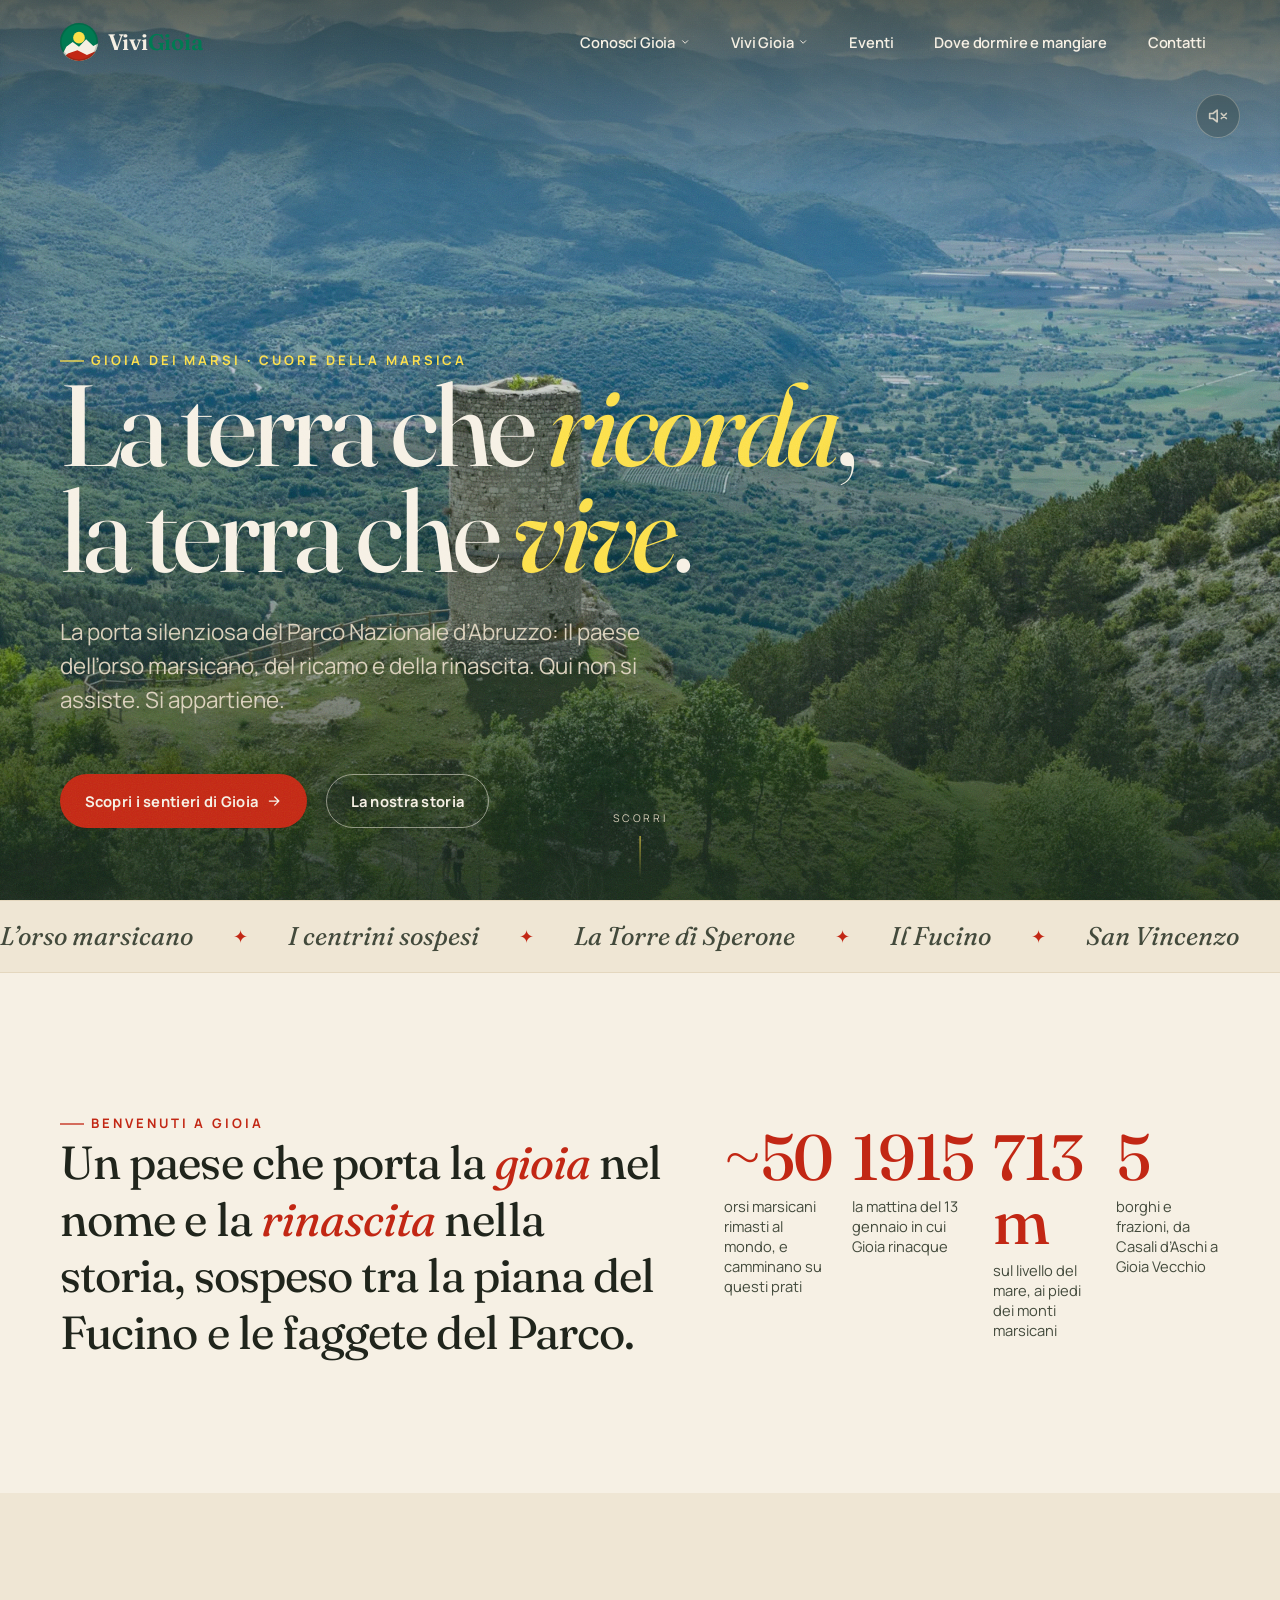
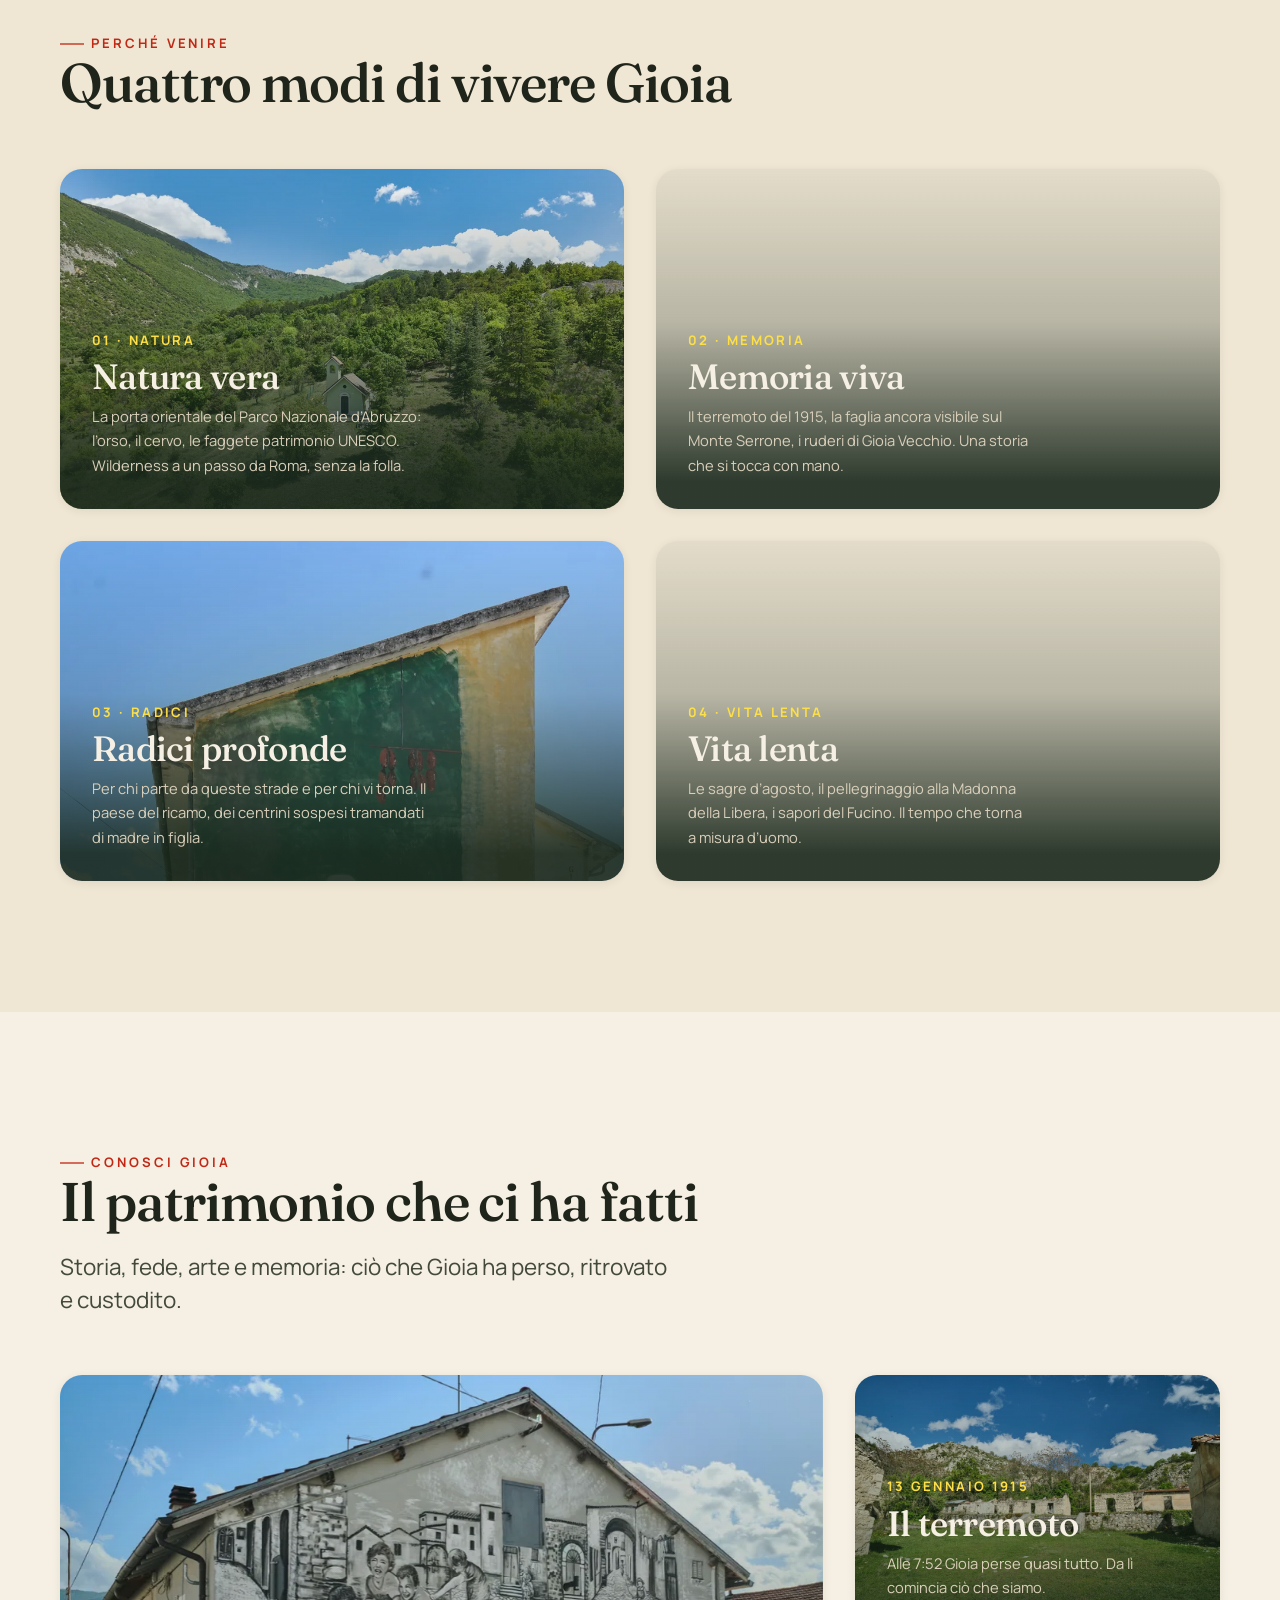
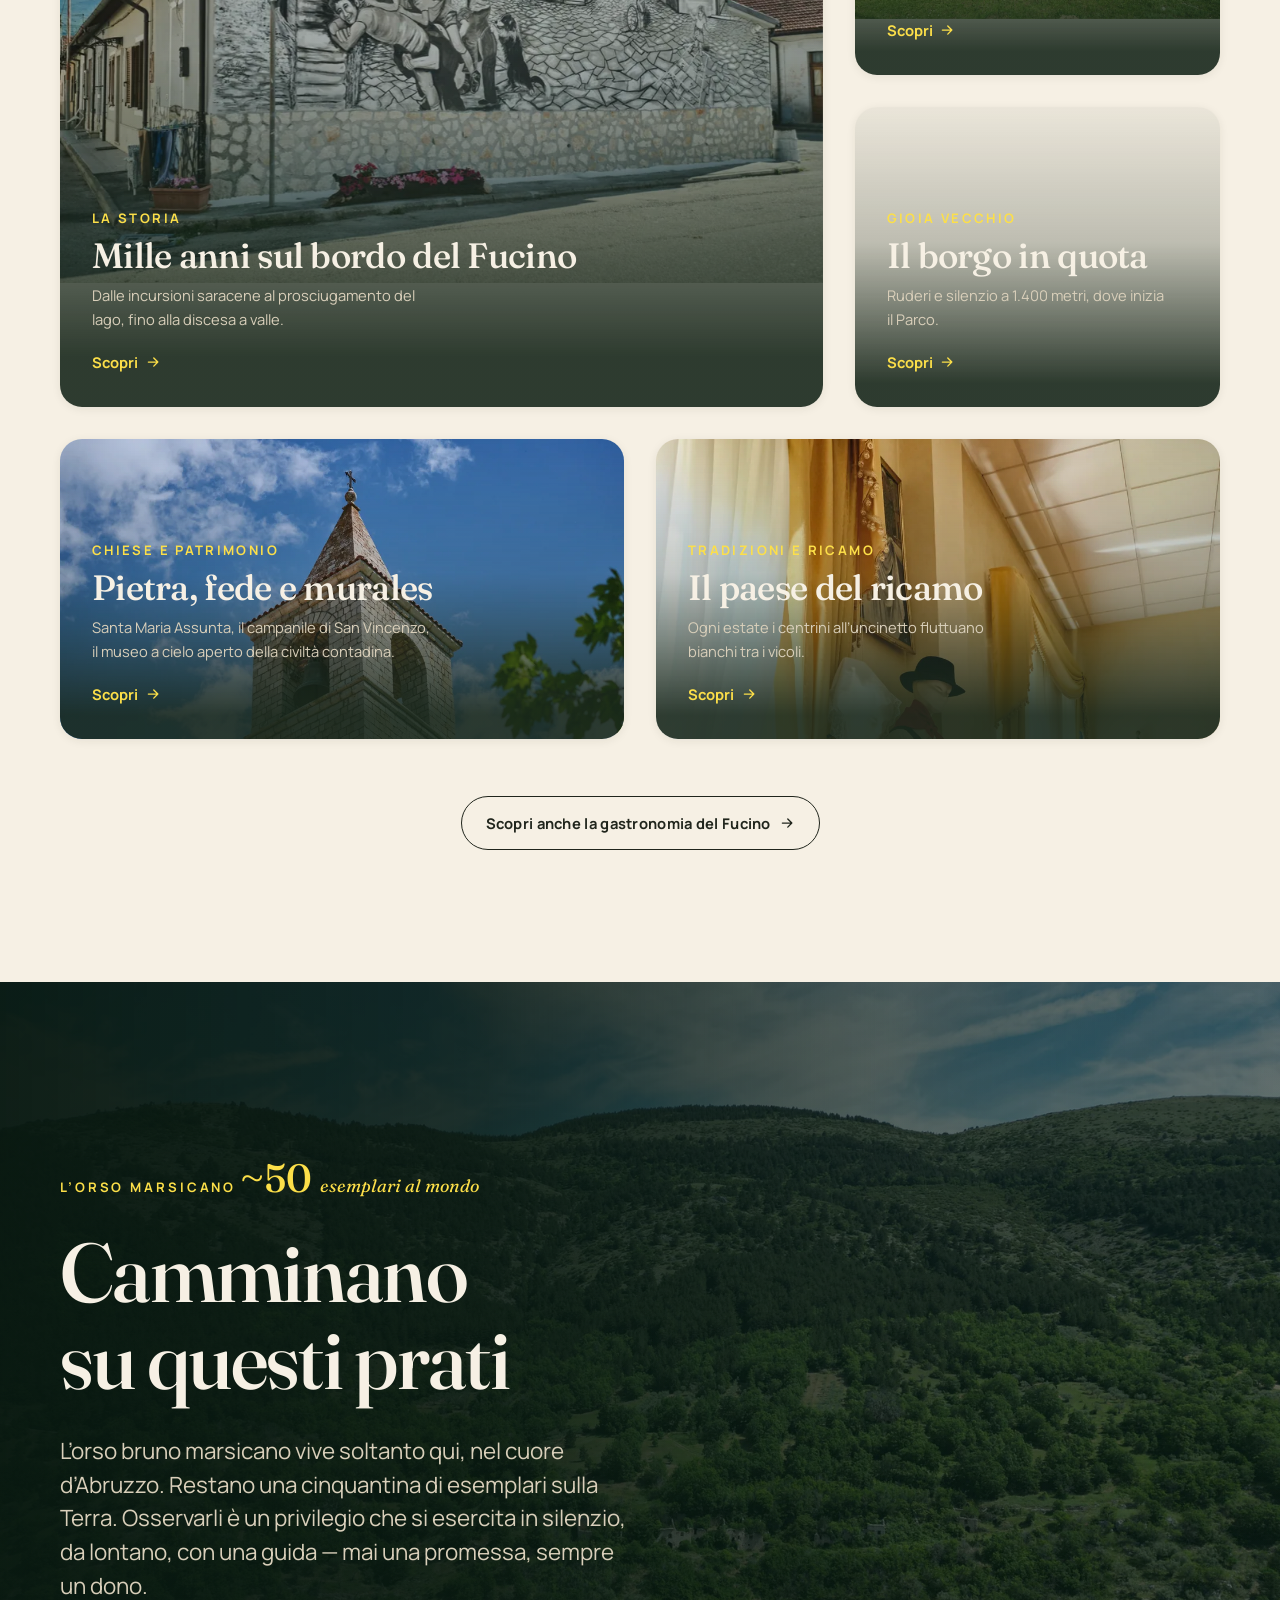
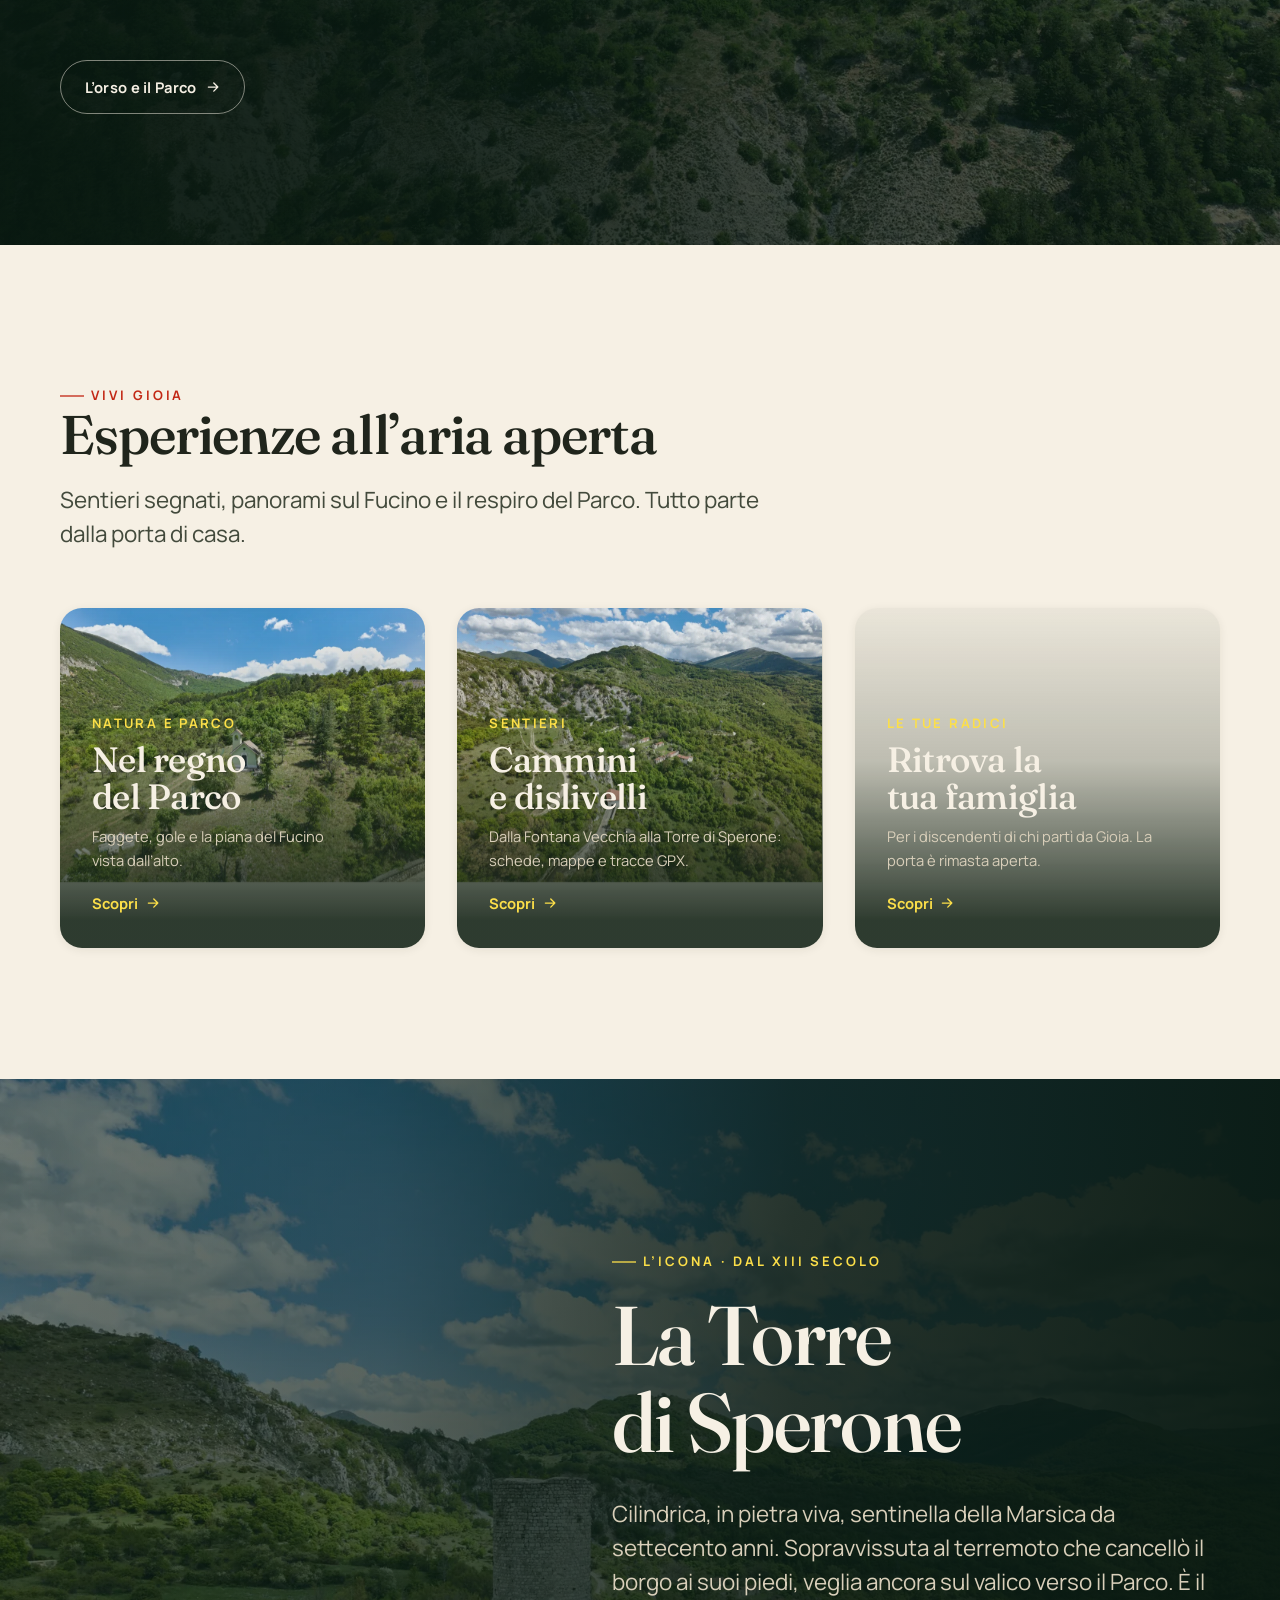
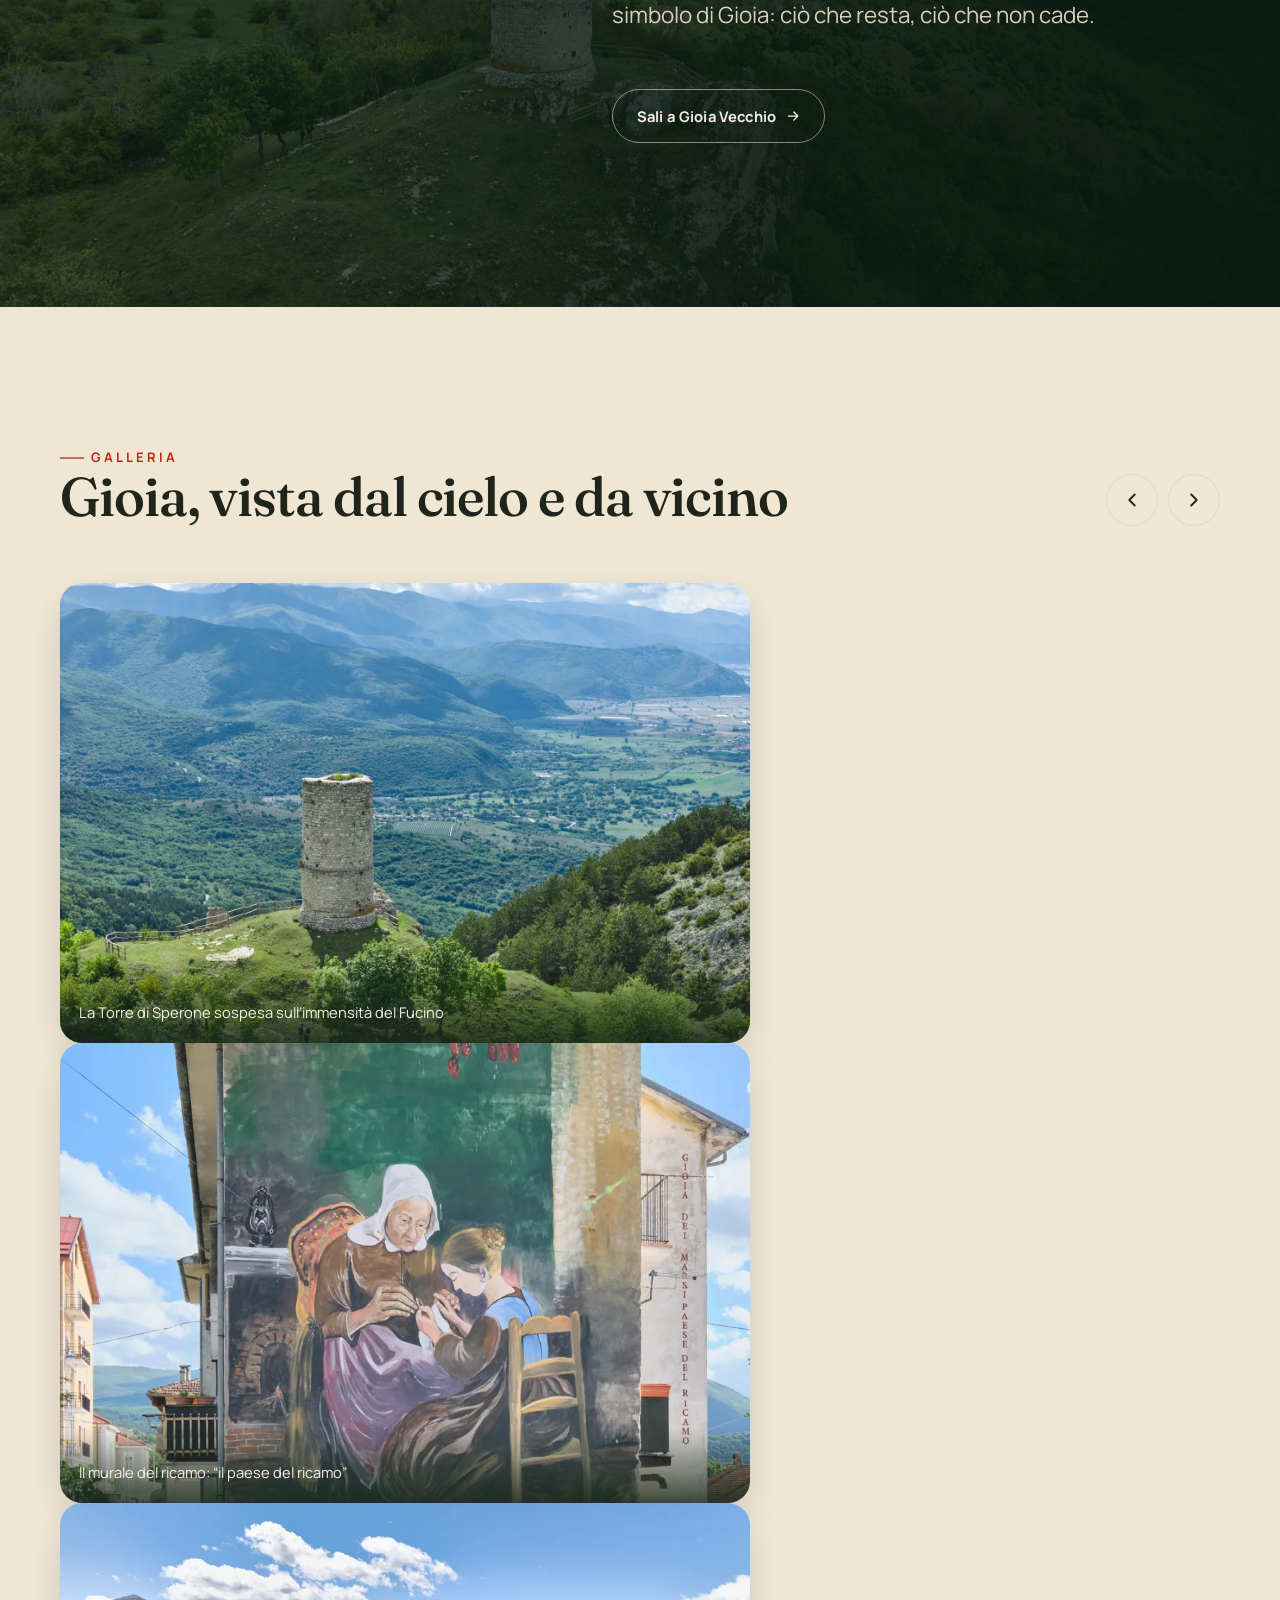
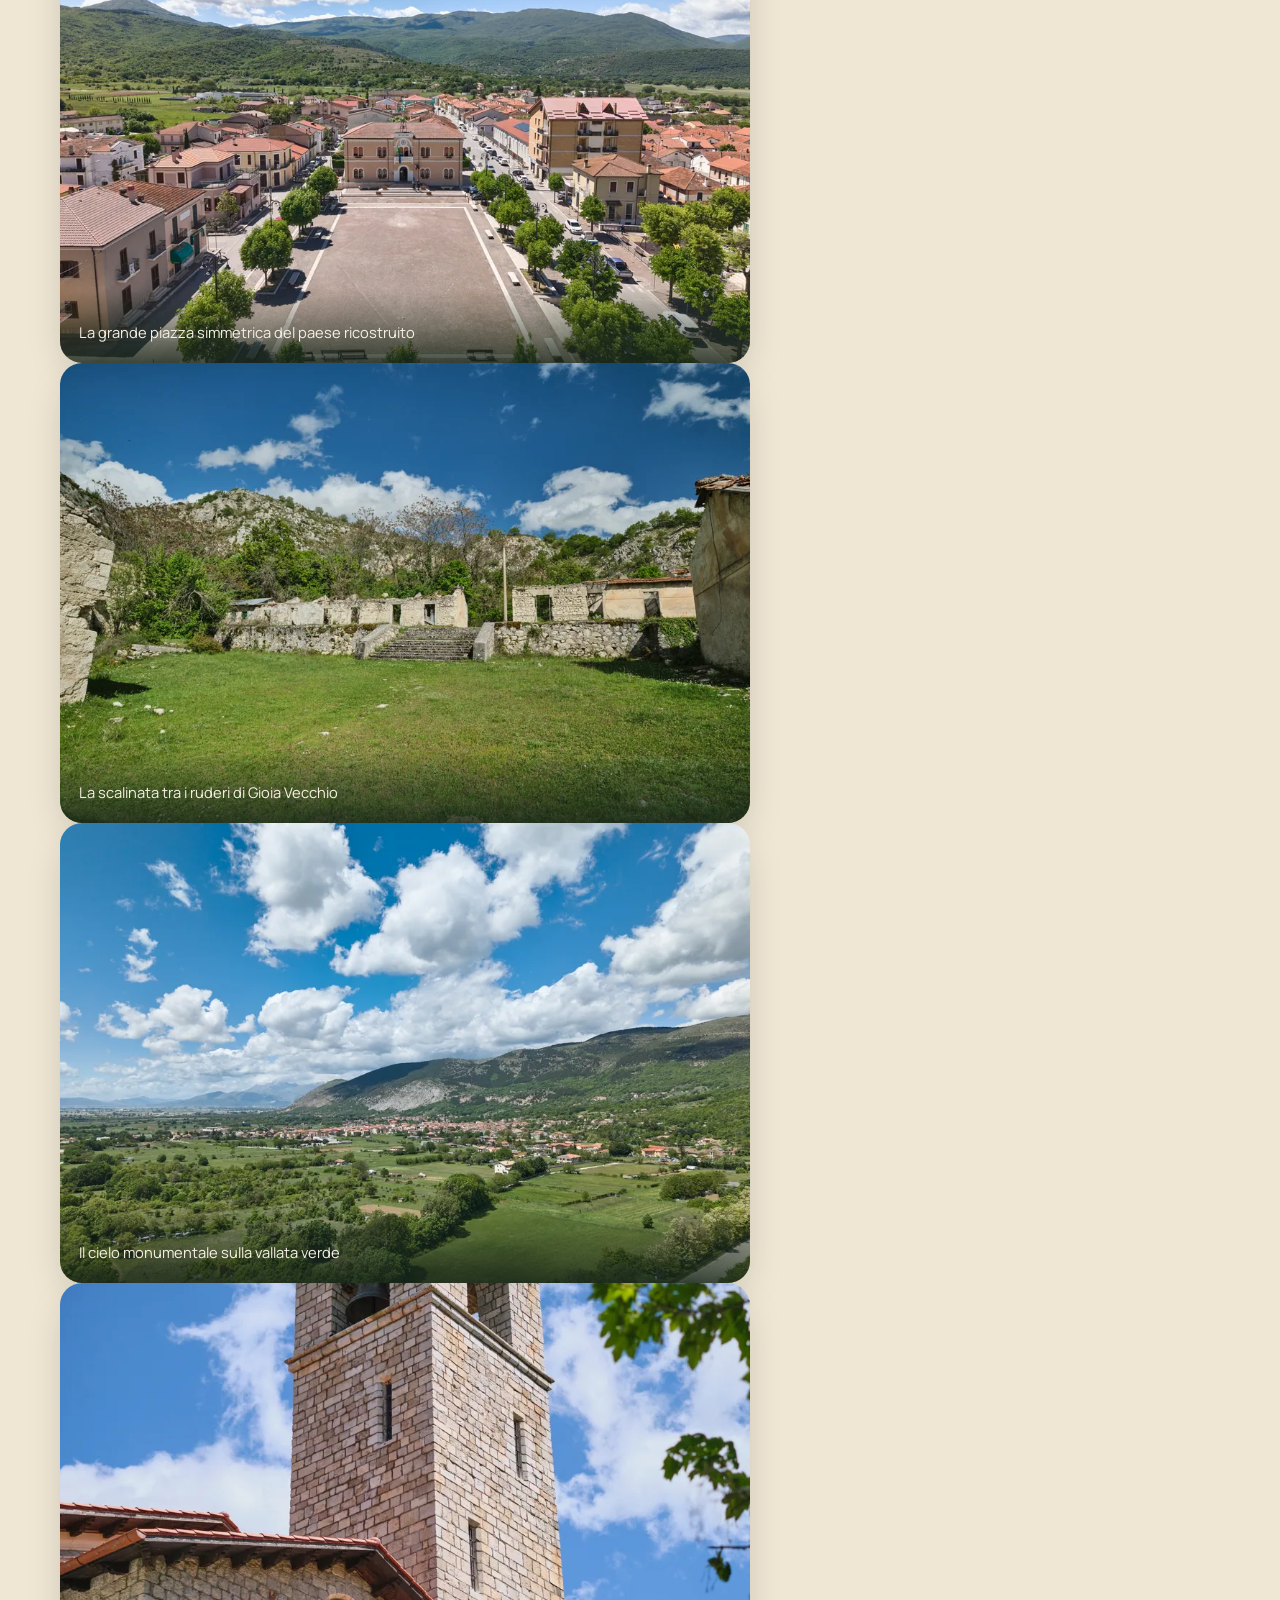
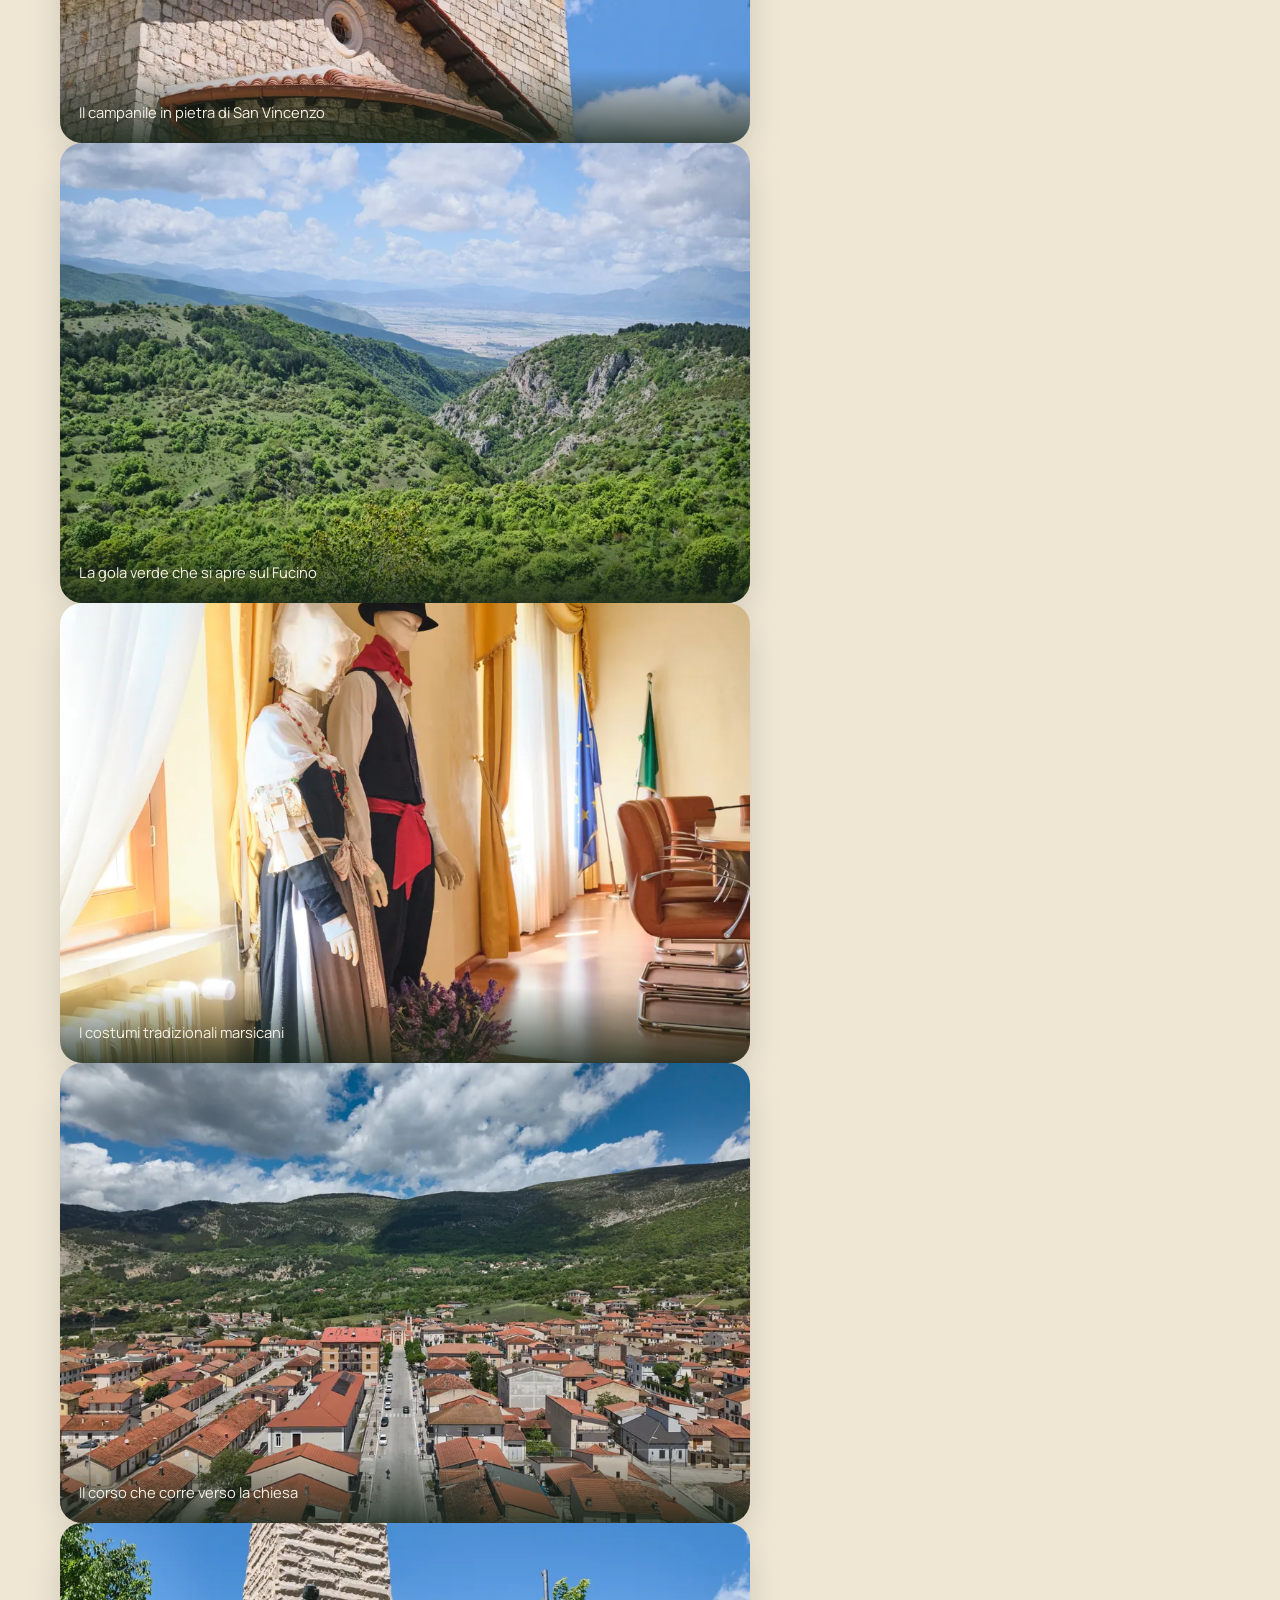
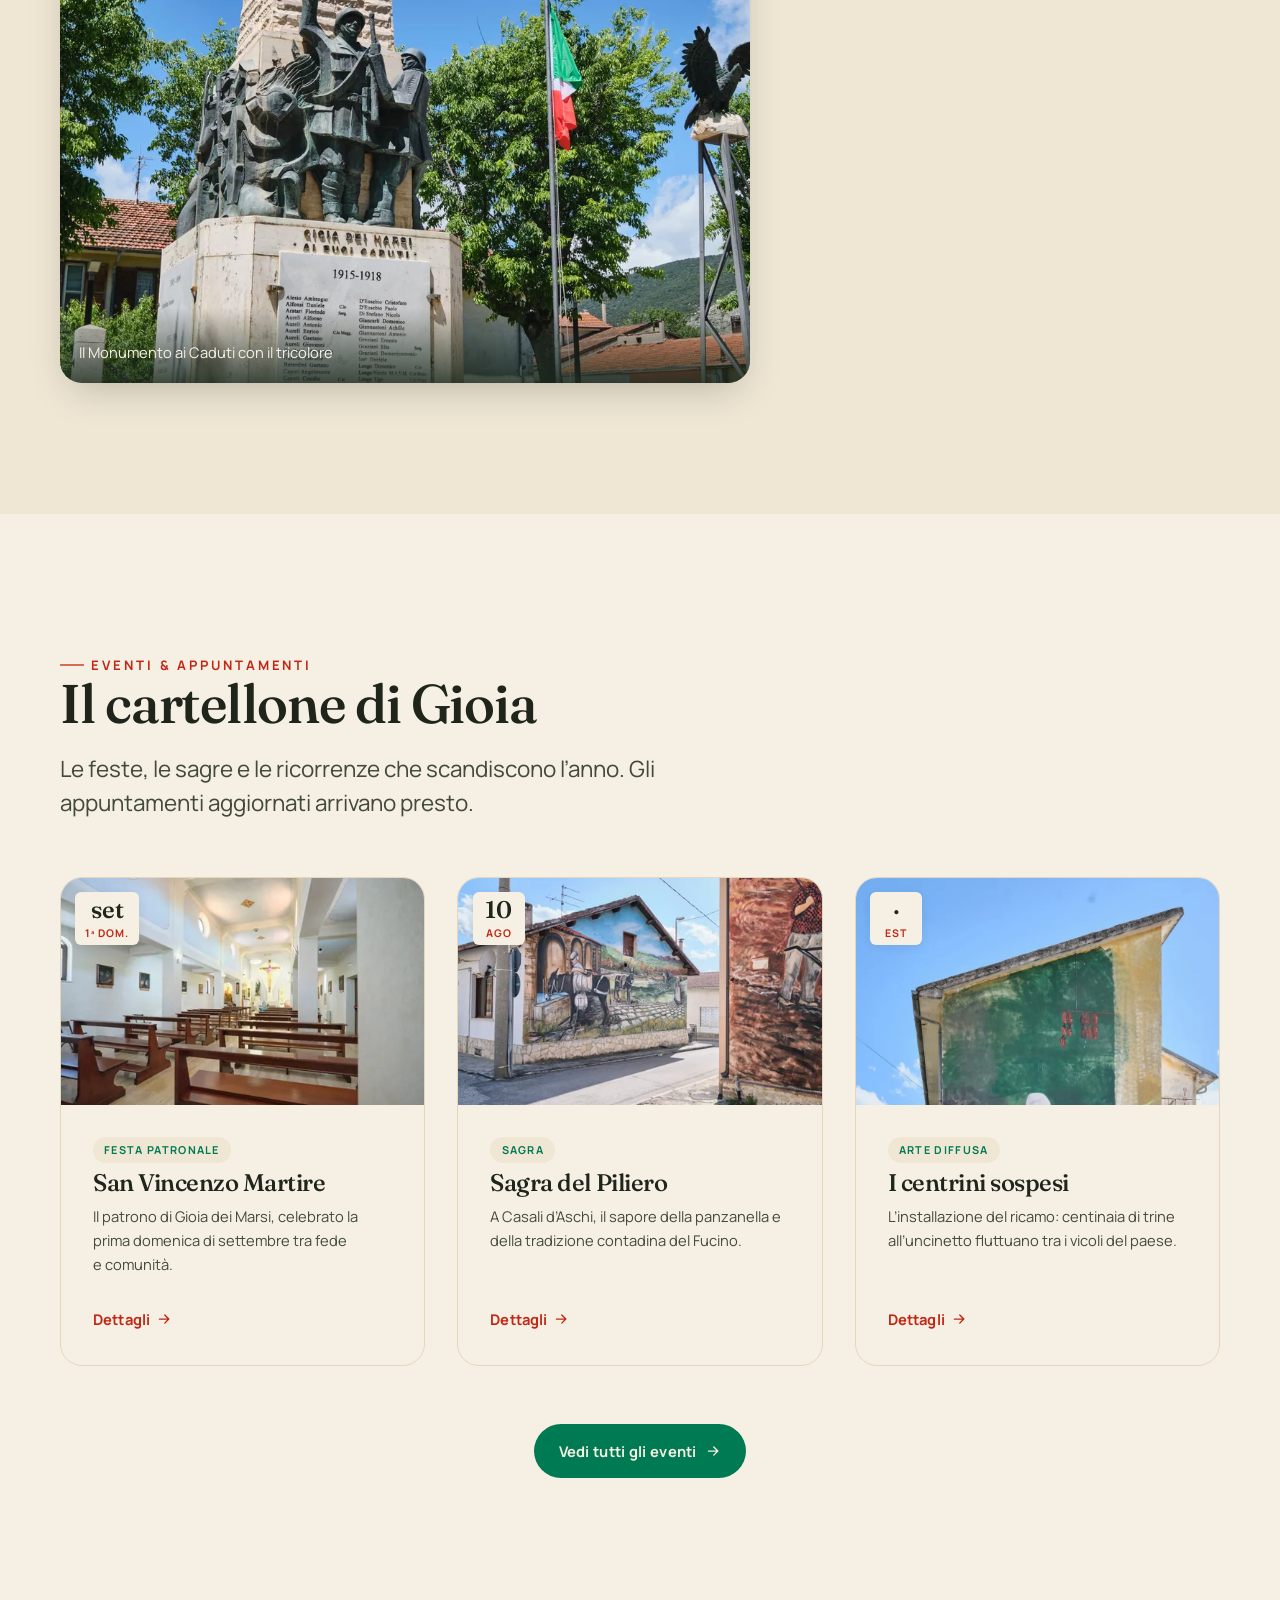
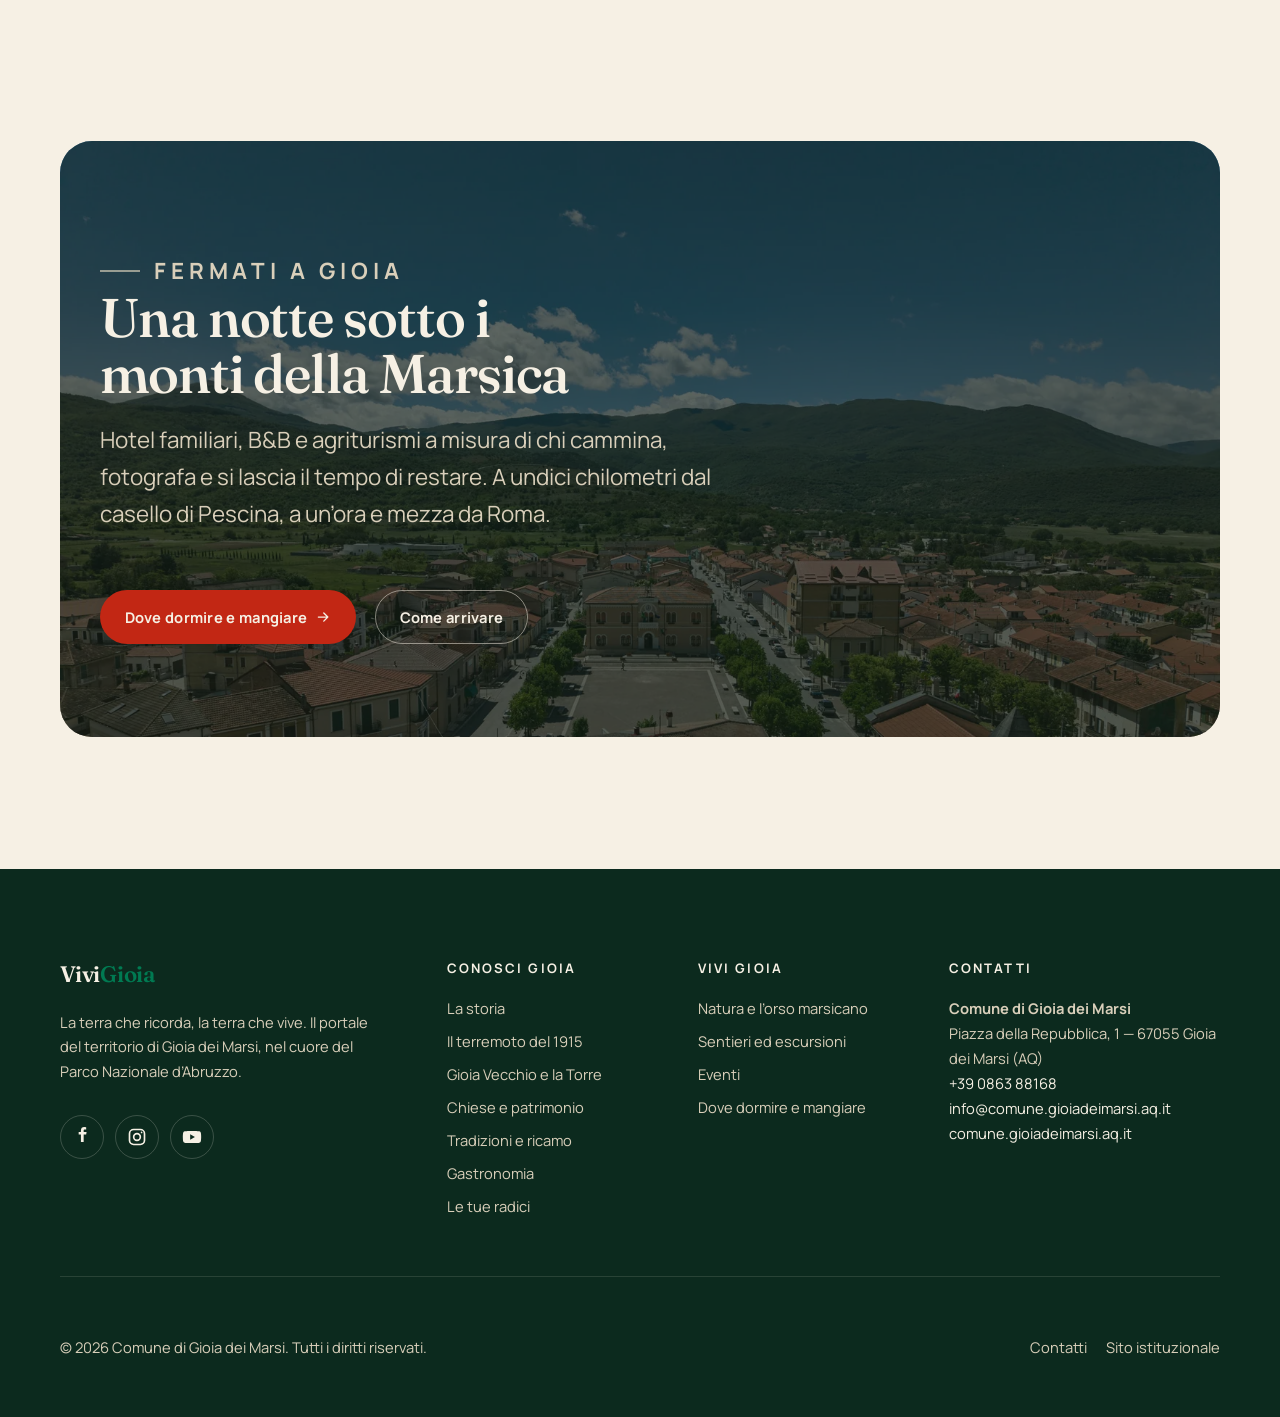
==== commit 0d3a2000: "Revisione UI: nuova palette, card immagine, fix overlay/galleria/footer/responsive - Palette colori " ====
--- a/index.html
+++ b/index.html
@@ -32,7 +32,7 @@
   <header class="site-header" data-theme="light" data-scrolled="false">
     <div class="site-header__inner">
       <a class="brand" href="index.html" aria-label="ViviGioia — home">
-        <svg class="brand__mark" viewBox="0 0 48 48" xmlns="http://www.w3.org/2000/svg" aria-hidden="true"><defs><clipPath id="m"><circle cx="24" cy="24" r="24"/></clipPath></defs><g clip-path="url(#m)"><rect width="48" height="48" fill="#2e4a34"/><circle cx="24" cy="18.5" r="7.4" fill="#e0bd6f"/><path d="M-2 50 8 30l8-6 8 6 9-9.5 9 8.5 8-4v25Z" fill="#f6f0e4"/><path d="M-2 50 10 38.5l12-4 12 6 16-7v16.5Z" fill="#b0512f"/></g><circle cx="24" cy="24" r="23" fill="none" stroke="#18271b" stroke-opacity=".18" stroke-width="2"/></svg>
+        <svg class="brand__mark" viewBox="0 0 48 48" xmlns="http://www.w3.org/2000/svg" aria-hidden="true"><defs><clipPath id="m"><circle cx="24" cy="24" r="24"/></clipPath></defs><g clip-path="url(#m)"><rect width="48" height="48" fill="#007a52"/><circle cx="24" cy="18.5" r="7.4" fill="#fcdf49"/><path d="M-2 50 8 30l8-6 8 6 9-9.5 9 8.5 8-4v25Z" fill="#f6f0e4"/><path d="M-2 50 10 38.5l12-4 12 6 16-7v16.5Z" fill="#c22714"/></g><circle cx="24" cy="24" r="23" fill="none" stroke="#0c2a1e" stroke-opacity=".2" stroke-width="2"/></svg>
         <span class="brand__name">Vivi<b>Gioia</b></span>
       </a>
       <nav class="nav" id="menu" aria-label="Navigazione principale">
@@ -128,31 +128,47 @@
           <p class="kicker">Perché venire</p>
           <h2>Quattro modi di vivere Gioia</h2>
         </div>
-        <div class="pillars cardgrid--2 reveal-stagger">
-          <article class="pillar">
-            <span class="pillar__icon"><svg viewBox="0 0 24 24" fill="none" stroke="currentColor" stroke-width="1.8" stroke-linecap="round" stroke-linejoin="round"><path d="m3 20 5-9 4 6 3-5 6 8z"/><circle cx="17" cy="6" r="2.2"/></svg></span>
-            <span class="pillar__n">01</span>
-            <h3>Natura vera</h3>
-            <p>La porta orientale del Parco Nazionale d’Abruzzo: l’orso, il cervo, le faggete patrimonio UNESCO. Wilderness a un passo da Roma, senza la folla.</p>
-          </article>
-          <article class="pillar">
-            <span class="pillar__icon"><svg viewBox="0 0 24 24" fill="none" stroke="currentColor" stroke-width="1.8" stroke-linecap="round" stroke-linejoin="round"><circle cx="12" cy="12" r="9"/><path d="M12 7v5l3 2"/></svg></span>
-            <span class="pillar__n">02</span>
-            <h3>Memoria viva</h3>
-            <p>Il terremoto del 1915, la faglia ancora visibile sul Monte Serrone, i ruderi di Gioia Vecchio. Una storia che si tocca con mano.</p>
-          </article>
-          <article class="pillar">
-            <span class="pillar__icon"><svg viewBox="0 0 24 24" fill="none" stroke="currentColor" stroke-width="1.8" stroke-linecap="round" stroke-linejoin="round"><path d="M12 3v9m0 0c0 3-2 4-4 5m4-5c0 3 2 4 4 5M8 7h8"/></svg></span>
-            <span class="pillar__n">03</span>
-            <h3>Radici profonde</h3>
-            <p>Per chi parte da queste strade e per chi vi torna. Il paese del ricamo, dei centrini sospesi tramandati di madre in figlia.</p>
-          </article>
-          <article class="pillar">
-            <span class="pillar__icon"><svg viewBox="0 0 24 24" fill="none" stroke="currentColor" stroke-width="1.8" stroke-linecap="round" stroke-linejoin="round"><path d="M3 17c3 0 3-2 6-2s3 2 6 2 3-2 6-2M3 12c3 0 3-2 6-2s3 2 6 2 3-2 6-2"/></svg></span>
-            <span class="pillar__n">04</span>
-            <h3>Vita lenta</h3>
-            <p>Le sagre d’agosto, il pellegrinaggio alla Madonna della Libera, i sapori del Fucino. Il tempo che torna a misura d’uomo.</p>
-          </article>
+        <div class="cardgrid cardgrid--2 reveal-stagger">
+          <article class="feature-card" style="min-height:340px">
+    <div class="feature-card__media"><picture>
+  <source type="image/webp" srcset="assets/img/gioiadrone-11-480.webp 480w, assets/img/gioiadrone-11-960.webp 960w, assets/img/gioiadrone-11-1600.webp 1600w" sizes="(min-width:1024px) 50vw, 100vw">
+  <img src="assets/img/gioiadrone-11-1600.jpg" width="8192" height="6144" alt="Una chiesetta immersa nel verde del Parco" loading="lazy" decoding="async" data-lqip style="background-image:url([data-uri]);background-size:cover;background-position:center">
+</picture></div>
+    <p class="feature-card__kicker">01 · Natura</p>
+    <h3 class="feature-card__title">Natura vera</h3>
+    <p class="feature-card__desc">La porta orientale del Parco Nazionale d’Abruzzo: l’orso, il cervo, le faggete patrimonio UNESCO. Wilderness a un passo da Roma, senza la folla.</p>
+    <a class="feature-card__stretch" href="natura.html" aria-label="Natura vera"></a>
+  </article>
+          <article class="feature-card" style="min-height:340px">
+    <div class="feature-card__media"><picture>
+  <source type="image/webp" srcset="assets/img/fotogioia-67-480.webp 480w, assets/img/fotogioia-67-960.webp 960w, assets/img/fotogioia-67-1600.webp 1600w" sizes="(min-width:1024px) 50vw, 100vw">
+  <img src="assets/img/fotogioia-67-1600.jpg" width="6240" height="4160" alt="Case abbandonate sotto le pareti calcaree" loading="lazy" decoding="async" data-lqip style="background-image:url([data-uri]);background-size:cover;background-position:center">
+</picture></div>
+    <p class="feature-card__kicker">02 · Memoria</p>
+    <h3 class="feature-card__title">Memoria viva</h3>
+    <p class="feature-card__desc">Il terremoto del 1915, la faglia ancora visibile sul Monte Serrone, i ruderi di Gioia Vecchio. Una storia che si tocca con mano.</p>
+    <a class="feature-card__stretch" href="terremoto-1915.html" aria-label="Memoria viva"></a>
+  </article>
+          <article class="feature-card" style="min-height:340px">
+    <div class="feature-card__media"><picture>
+  <source type="image/webp" srcset="assets/img/fotogioia-80-480.webp 480w, assets/img/fotogioia-80-960.webp 960w, assets/img/fotogioia-80-1600.webp 1600w" sizes="(min-width:1024px) 50vw, 100vw">
+  <img src="assets/img/fotogioia-80-1600.jpg" width="3654" height="5481" alt="Il murale dedicato al ricamo di Gioia" loading="lazy" decoding="async" data-lqip style="background-image:url([data-uri]);background-size:cover;background-position:center">
+</picture></div>
+    <p class="feature-card__kicker">03 · Radici</p>
+    <h3 class="feature-card__title">Radici profonde</h3>
+    <p class="feature-card__desc">Per chi parte da queste strade e per chi vi torna. Il paese del ricamo, dei centrini sospesi tramandati di madre in figlia.</p>
+    <a class="feature-card__stretch" href="radici.html" aria-label="Radici profonde"></a>
+  </article>
+          <article class="feature-card" style="min-height:340px">
+    <div class="feature-card__media"><picture>
+  <source type="image/webp" srcset="assets/img/gioiadrone-25-480.webp 480w, assets/img/gioiadrone-25-960.webp 960w, assets/img/gioiadrone-25-1600.webp 1600w" sizes="(min-width:1024px) 50vw, 100vw">
+  <img src="assets/img/gioiadrone-25-1600.jpg" width="8192" height="6144" alt="La piazza centrale di Gioia vista dall’alto" loading="lazy" decoding="async" data-lqip style="background-image:url([data-uri]);background-size:cover;background-position:center">
+</picture></div>
+    <p class="feature-card__kicker">04 · Vita lenta</p>
+    <h3 class="feature-card__title">Vita lenta</h3>
+    <p class="feature-card__desc">Le sagre d’agosto, il pellegrinaggio alla Madonna della Libera, i sapori del Fucino. Il tempo che torna a misura d’uomo.</p>
+    <a class="feature-card__stretch" href="eventi.html" aria-label="Vita lenta"></a>
+  </article>
         </div>
       </div>
     </section>
@@ -229,14 +245,14 @@
     </section>
 
     <!-- SPOTLIGHT ORSO -->
-    <section class="spotlight grain" aria-labelledby="orso-t">
+    <section class="spotlight" aria-labelledby="orso-t">
       <div class="spotlight__media"><picture class="spotlight__pic">
   <source type="image/webp" srcset="assets/img/drone-gioia-5-480.webp 480w, assets/img/drone-gioia-5-960.webp 960w, assets/img/drone-gioia-5-1600.webp 1600w" sizes="100vw">
   <img src="assets/img/drone-gioia-5-1600.jpg" width="4032" height="3024" alt="Le montagne selvagge del Parco Nazionale d’Abruzzo sopra Gioia dei Marsi" loading="lazy" decoding="async" data-lqip style="background-image:url([data-uri]);background-size:cover;background-position:center">
 </picture></div>
       <div class="spotlight__inner">
         <div class="spotlight__box reveal">
-          <p class="kicker kicker--light">Vivi Gioia · L’orso marsicano</p>
+          <p class="kicker kicker--light kicker--center">L’orso marsicano</p>
           <div class="spotlight__badge"><b data-count="50" data-prefix="~">~50</b> esemplari al mondo</div>
           <h2 class="spotlight__title" id="orso-t">Camminano<br>su questi prati</h2>
           <p class="spotlight__text">L’orso bruno marsicano vive soltanto qui, nel cuore d’Abruzzo. Restano una cinquantina di esemplari sulla Terra. Osservarli è un privilegio che si esercita in silenzio, da lontano, con una guida — mai una promessa, sempre un dono.</p>
@@ -294,7 +310,7 @@
     </section>
 
     <!-- SPOTLIGHT TORRE / MEMORIA -->
-    <section class="spotlight spotlight--right grain" aria-labelledby="torre-t">
+    <section class="spotlight spotlight--right" aria-labelledby="torre-t">
       <div class="spotlight__media"><picture>
   <source type="image/webp" srcset="assets/img/gioiadrone-14-480.webp 480w, assets/img/gioiadrone-14-960.webp 960w, assets/img/gioiadrone-14-1600.webp 1600w" sizes="100vw">
   <img src="assets/img/gioiadrone-14-1600.jpg" width="8192" height="6144" alt="La Torre medievale di Sperone sullo sperone roccioso sotto un cielo di nuvole" loading="lazy" decoding="async" data-lqip style="background-image:url([data-uri]);background-size:cover;background-position:center">
@@ -430,8 +446,8 @@
           <article class="event-card">
     <div class="event-card__media">
       <picture>
-  <source type="image/webp" srcset="assets/img/fotogioia-9-480.webp 480w, assets/img/fotogioia-9-960.webp 960w, assets/img/fotogioia-9-1600.webp 1600w" sizes="(min-width:1024px) 33vw, 100vw">
-  <img src="assets/img/fotogioia-9-1600.jpg" width="3337" height="5005" alt="Murale della panificazione tradizionale" loading="lazy" decoding="async" data-lqip style="background-image:url([data-uri]);background-size:cover;background-position:center">
+  <source type="image/webp" srcset="assets/img/fotogioia-78-480.webp 480w, assets/img/fotogioia-78-960.webp 960w, assets/img/fotogioia-78-1600.webp 1600w" sizes="(min-width:1024px) 33vw, 100vw">
+  <img src="assets/img/fotogioia-78-1600.jpg" width="6069" height="4046" alt="Murale della civiltà contadina con l’aratura" loading="lazy" decoding="async" data-lqip style="background-image:url([data-uri]);background-size:cover;background-position:center">
 </picture>
       <div class="event-card__date"><b>10</b><span>Ago</span></div>
     </div>
@@ -485,20 +501,6 @@
       </div>
     </section>
 
-    <!-- NEWSLETTER -->
-    <section class="section--tight bg-forest">
-      <div class="container container--narrow center reveal">
-        <p class="kicker kicker--center kicker--light">Resta in contatto</p>
-        <h2>Diventa amico di Gioia</h2>
-        <p class="lead" style="color:var(--on-dark-soft);margin-top:1rem">Ti scriviamo quando torna l’orso sui prati, quando si accendono le sagre d’agosto, quando i centrini tornano a fluttuare. Niente di più.</p>
-        <form class="form-inline" style="justify-content:center;max-width:520px;margin-inline:auto" onsubmit="return false">
-          <label class="sr-only" for="nl">La tua email</label>
-          <input id="nl" type="email" name="email" placeholder="La tua email" required autocomplete="email">
-          <button class="btn btn--primary" type="submit">Iscrivimi <svg class="btn__icon" viewBox="0 0 24 24" fill="none" stroke="currentColor" stroke-width="2" stroke-linecap="round" stroke-linejoin="round" aria-hidden="true"><path d="M5 12h14M13 6l6 6-6 6"/></svg></button>
-        </form>
-        <p class="form-note">Nessuno spam. Solo Gioia, quando vale la pena. <em>(Modulo dimostrativo — collegabile al servizio del Comune.)</em></p>
-      </div>
-    </section>
 
   </main>
   <footer class="site-footer">
--- a/assets/css/main.css
+++ b/assets/css/main.css
@@ -37,14 +37,14 @@
   --paper: #f6f0e4;        /* sfondo calce caldo */
   --paper-2: #efe6d4;      /* card / sezioni alternate */
   --paper-3: #e4d7be;      /* bordi caldi, fasce */
-  --forest: #2e4a34;       /* brand primario — il Parco */
-  --forest-600: #3a5a40;
-  --forest-deep: #18271b;  /* fondali scuri */
-  --terracotta: #b0512f;   /* accento / CTA — i tetti */
-  --terracotta-600: #9a4527;
-  --terracotta-300: #d98b6a;
-  --ochre: #c2902f;        /* oro del grano / transumanza */
-  --ochre-300: #e0bd6f;
+  --forest: #007a52;       /* VERDE brand (accento) */
+  --forest-600: #00633f;   /* hover verde */
+  --forest-deep: #0c2a1e;  /* fondali scuri (verde-nero) */
+  --terracotta: #c22714;   /* ROSSO accento / CTA */
+  --terracotta-600: #a31f0f;
+  --terracotta-300: #e0846f;
+  --ochre: #fcdf49;        /* GIALLO accento */
+  --ochre-300: #fcdf49;
   --sky: #6f8c84;          /* verde-azzurro del Fucino, tenue */
 
   --on-dark: #f6f0e4;
@@ -106,6 +106,7 @@
 html {
   -webkit-text-size-adjust: 100%;
   scroll-behavior: smooth;
+  overflow-x: clip;
 }
 @media (prefers-reduced-motion: reduce) {
   html { scroll-behavior: auto; }
@@ -118,7 +119,7 @@
   background: var(--paper);
   -webkit-font-smoothing: antialiased;
   text-rendering: optimizeLegibility;
-  overflow-x: hidden;
+  overflow-x: clip;
 }
 img, picture, video, svg { display: block; max-width: 100%; }
 img, video { height: auto; }
@@ -279,7 +280,7 @@
   line-height: 1;
   color: var(--ink);
 }
-.brand__name b { color: var(--terracotta); font-weight: 600; }
+.brand__name b { color: var(--forest); font-weight: 600; }
 
 /* Toggle hamburger */
 .nav__toggle {
@@ -602,7 +603,18 @@
   content: ''; position: absolute; inset: 0; z-index: -1;
   background: linear-gradient(to top, rgba(24,39,27,0.9) 8%, rgba(24,39,27,0.25) 55%, rgba(24,39,27,0.05) 100%);
 }
-.feature-card:hover .feature-card__media img { transform: scale(1.06); }
+.feature-card:hover .feature-card__media img,
+.feature-card:focus-within .feature-card__media img { transform: scale(1.06); }
+/* cornice oro all'hover */
+.feature-card::before {
+  content: ''; position: absolute; inset: 12px; z-index: 3;
+  border: 2px solid var(--ochre); border-radius: 14px;
+  opacity: 0; transform: scale(1.035);
+  transition: opacity 0.4s var(--ease), transform 0.4s var(--ease);
+  pointer-events: none;
+}
+.feature-card:hover::before,
+.feature-card:focus-within::before { opacity: 1; transform: scale(1); }
 .feature-card__kicker {
   font-size: var(--fs-kicker); font-weight: 700; letter-spacing: 0.18em; text-transform: uppercase;
   color: var(--ochre-300); margin-bottom: 0.5rem;
@@ -617,7 +629,20 @@
 .feature-card__cta .btn__icon { transition: transform var(--dur) var(--ease); }
 .feature-card:hover .feature-card__cta .btn__icon { transform: translateX(4px); }
 .feature-card--tall { min-height: 440px; }
-.feature-card__stretch { position: absolute; inset: 0; z-index: 3; }
+.feature-card__stretch { position: absolute; inset: 0; z-index: 4; }
+
+/* ---------- Media cover (immagine che riempie il contenitore) ---------- */
+.media {
+  position: relative;
+  overflow: hidden;
+  border-radius: var(--r-l);
+  background: var(--paper-2);
+  aspect-ratio: 4 / 3;
+}
+.media > picture, .media > img { position: absolute; inset: 0; display: block; }
+.media img { width: 100%; height: 100%; object-fit: cover; object-position: center; }
+.media--wide { aspect-ratio: 16 / 10; }
+.media--tall { aspect-ratio: 3 / 4; }
 
 /* ---------- Spotlight immersivo ---------- */
 .spotlight {
@@ -633,17 +658,22 @@
 .spotlight__media img { width: 100%; height: 116%; object-fit: cover; }
 .spotlight::after {
   content: ''; position: absolute; inset: 0; z-index: -1;
-  background: linear-gradient(105deg, rgba(16,26,18,0.9) 0%, rgba(16,26,18,0.6) 42%, rgba(16,26,18,0.12) 100%);
+  background:
+    linear-gradient(to right, rgba(8,24,16,0.95) 0%, rgba(8,24,16,0.8) 38%, rgba(8,24,16,0.45) 70%, rgba(8,24,16,0.35) 100%),
+    linear-gradient(rgba(8,24,16,0.35), rgba(8,24,16,0.45));
 }
 .spotlight--right::after {
-  background: linear-gradient(255deg, rgba(16,26,18,0.9) 0%, rgba(16,26,18,0.6) 42%, rgba(16,26,18,0.12) 100%);
+  background:
+    linear-gradient(to left, rgba(8,24,16,0.95) 0%, rgba(8,24,16,0.8) 38%, rgba(8,24,16,0.45) 70%, rgba(8,24,16,0.35) 100%),
+    linear-gradient(rgba(8,24,16,0.35), rgba(8,24,16,0.45));
 }
 .spotlight__inner {
   width: 100%; max-width: var(--container); margin-inline: auto;
   padding: var(--space-2xl) var(--gutter);
+  display: flex;
 }
 .spotlight__box { max-width: 38rem; }
-.spotlight--right .spotlight__box { margin-left: auto; }
+.spotlight--right .spotlight__inner { justify-content: flex-end; }
 .spotlight__title { color: var(--on-dark); font-size: var(--fs-h1); margin-top: var(--space-s); }
 .spotlight__text { margin-top: var(--space-m); color: var(--on-dark-soft); font-size: var(--fs-lead); line-height: 1.5; }
 .spotlight__actions { margin-top: var(--space-l); display: flex; flex-wrap: wrap; gap: var(--space-s); }
@@ -659,15 +689,18 @@
 .gallery { position: relative; }
 .gallery .swiper { overflow: visible; }
 .gallery__slide {
-  width: clamp(260px, 74vw, 560px);
+  position: relative;
+  height: clamp(300px, 62vw, 460px);
+  width: auto;
+  aspect-ratio: 3 / 2;
+  flex-shrink: 0;
   border-radius: var(--r-l);
   overflow: hidden;
   box-shadow: var(--shadow-m);
   background: var(--paper-2);
-  aspect-ratio: 4 / 5;
-}
-.gallery__slide img { width: 100%; height: 100%; object-fit: cover; }
-.gallery__slide--wide { aspect-ratio: 3 / 2; width: clamp(300px, 86vw, 760px); }
+}
+.gallery__slide picture { position: absolute; inset: 0; display: block; }
+.gallery__slide img { width: 100%; height: 100%; object-fit: cover; object-position: center; }
 .gallery__cap {
   position: absolute; left: 0; right: 0; bottom: 0;
   padding: var(--space-m) var(--space-s) var(--space-s);
@@ -761,6 +794,7 @@
   padding-bottom: var(--space-l);
   border-bottom: 1px solid rgba(246,240,228,0.12);
 }
+.footer__brand { max-width: 34rem; }
 .footer__brand .brand__name { color: var(--on-dark); }
 .footer__tagline { margin-top: var(--space-s); max-width: 36ch; font-size: var(--fs-small); }
 .footer__social { display: flex; gap: 0.7rem; margin-top: var(--space-m); }
@@ -843,7 +877,7 @@
 .prose ul.tick li::before {
   content: ''; position: absolute; left: 0; top: 0.55em;
   width: 0.7rem; height: 0.7rem; border-radius: 50%;
-  background: var(--ochre); box-shadow: 0 0 0 4px rgba(194,144,47,0.18);
+  background: var(--forest); box-shadow: 0 0 0 4px rgba(0,122,82,0.16);
 }
 
 /* In breve box */
@@ -939,6 +973,7 @@
 .form-stack { display: grid; gap: var(--space-s); }
 .field { display: grid; gap: 0.35rem; }
 .field label { font-size: var(--fs-small); font-weight: 700; color: var(--ink); }
+.bg-forest .field label, .bg-ink .field label { color: var(--on-dark); }
 .field input, .field textarea, .field select {
   padding: 0.85em 1em; min-height: 48px;
   border-radius: var(--r-m); border: 1.5px solid var(--paper-3);
@@ -1000,6 +1035,8 @@
   .cardgrid--2 { grid-template-columns: repeat(2, 1fr); }
   .events { grid-template-columns: repeat(2, 1fr); }
   .listing__item { align-items: center; }
+  .footer__top { grid-template-columns: repeat(3, 1fr); gap: var(--space-l) var(--space-m); }
+  .footer__brand { grid-column: 1 / -1; }
 }
 
 /* ---------- Responsive: desktop ---------- */
@@ -1070,12 +1107,16 @@
   .bento-e { grid-column: span 3; grid-row: span 1; }
 
   .manifesto__grid { grid-template-columns: 1.1fr 0.9fr; align-items: center; }
-  .split { display: grid; grid-template-columns: 1fr 1fr; gap: var(--space-xl); align-items: center; }
+  .split { display: grid; grid-template-columns: 1fr 1fr; gap: var(--space-xl); align-items: stretch; }
+  .split > .prose { align-self: center; }
+  .split .media { aspect-ratio: auto; min-height: 340px; }
   .split--narrow-right { grid-template-columns: 1.2fr 0.8fr; }
   .events { grid-template-columns: repeat(3, 1fr); }
   .page-content-grid { display: grid; grid-template-columns: 1fr 320px; gap: var(--space-xl); align-items: start; }
   .page-content-grid .factbox { position: sticky; top: calc(var(--header-h) + 1.5rem); }
   .header-actions .nav__lang { display: inline-flex; }
+  .footer__top { grid-template-columns: 1.7fr 1fr 1fr 1.4fr; gap: var(--space-l); }
+  .footer__brand { grid-column: auto; }
 }
 
 @media (min-width: 1024px) and (prefers-reduced-motion: no-preference) {
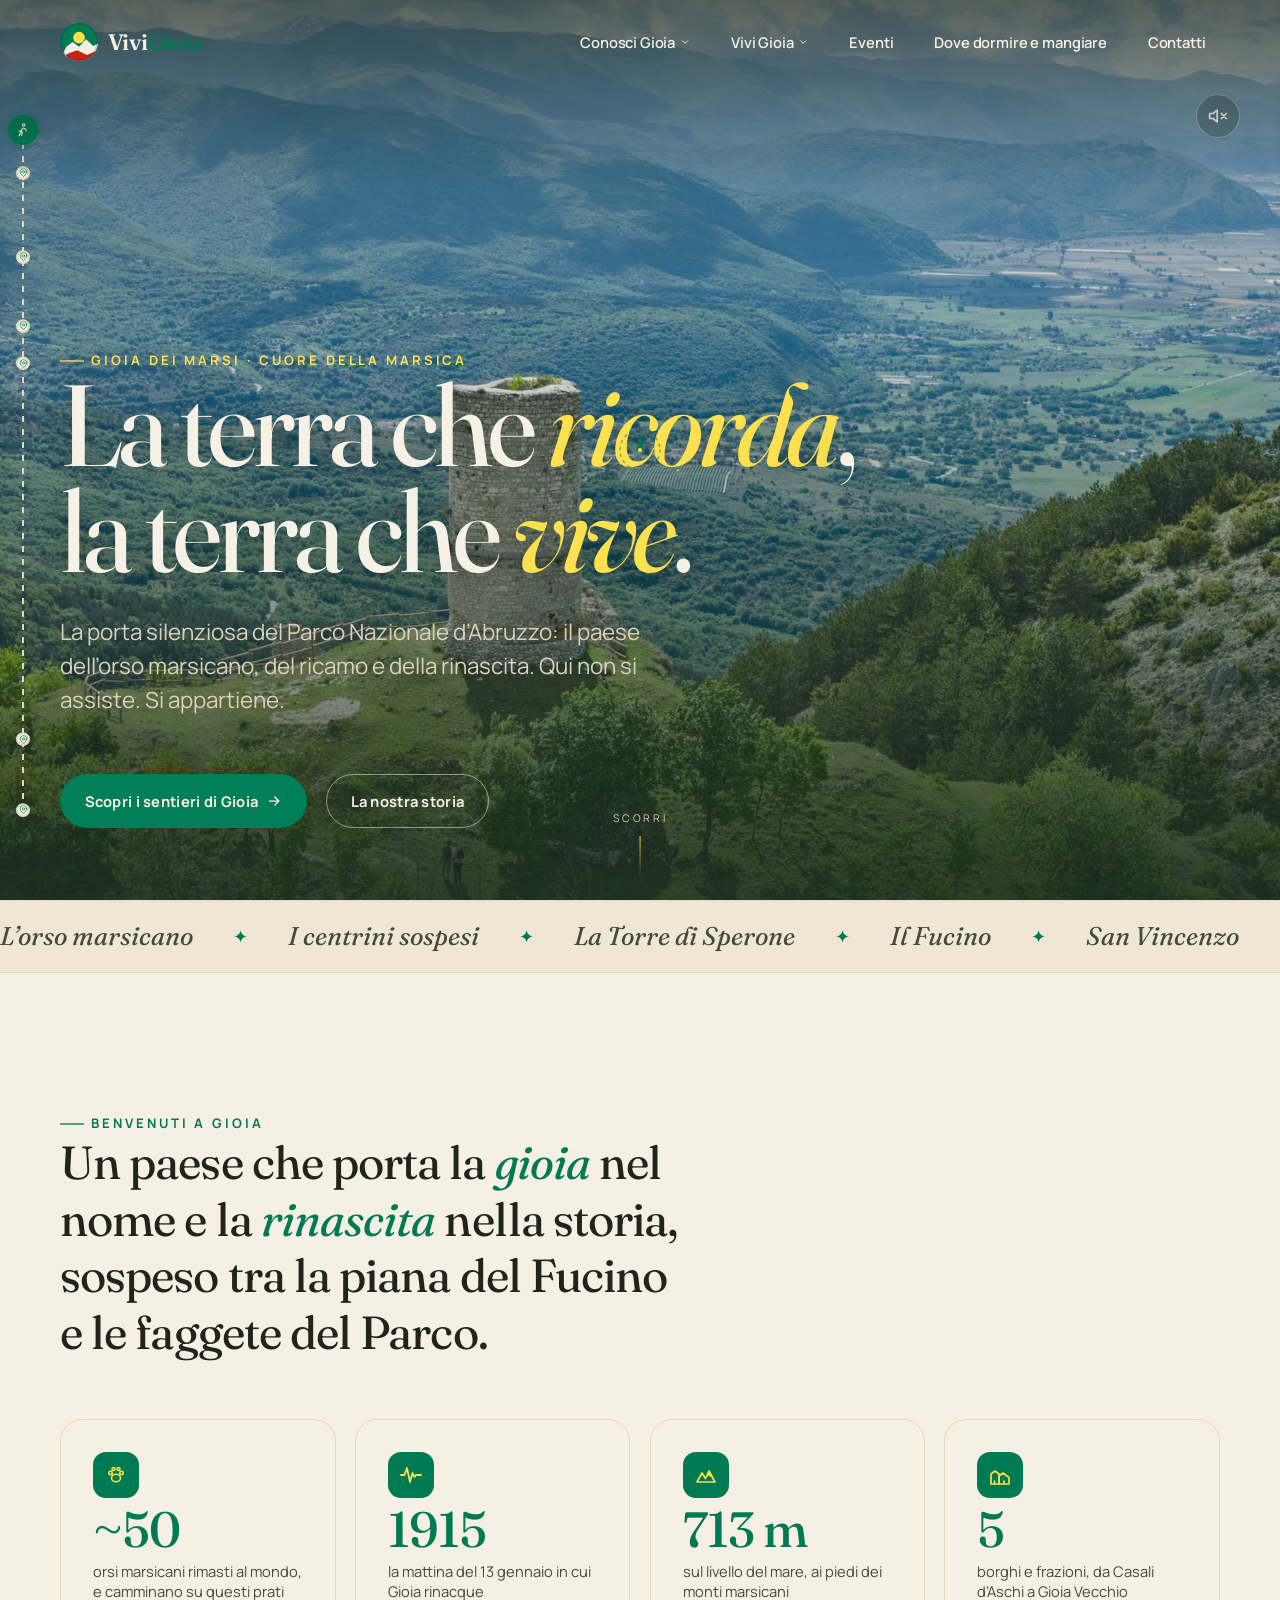
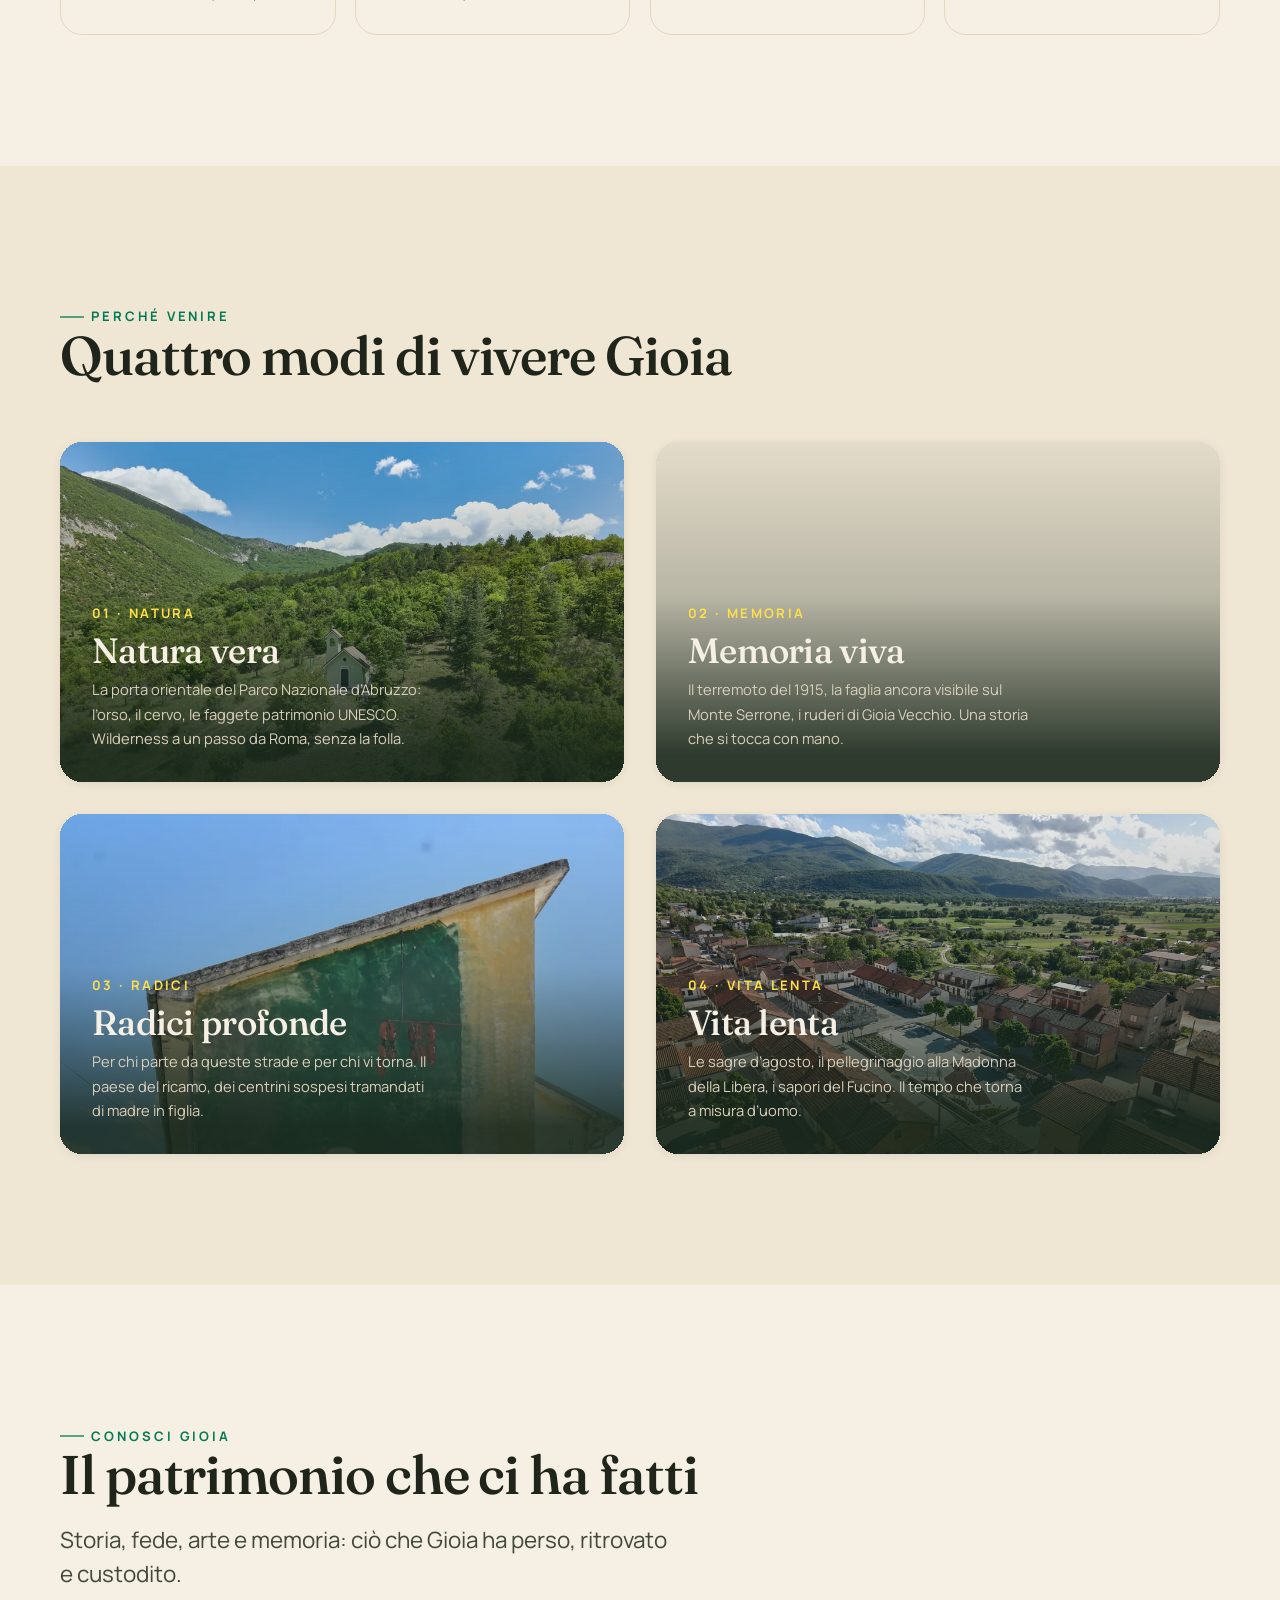
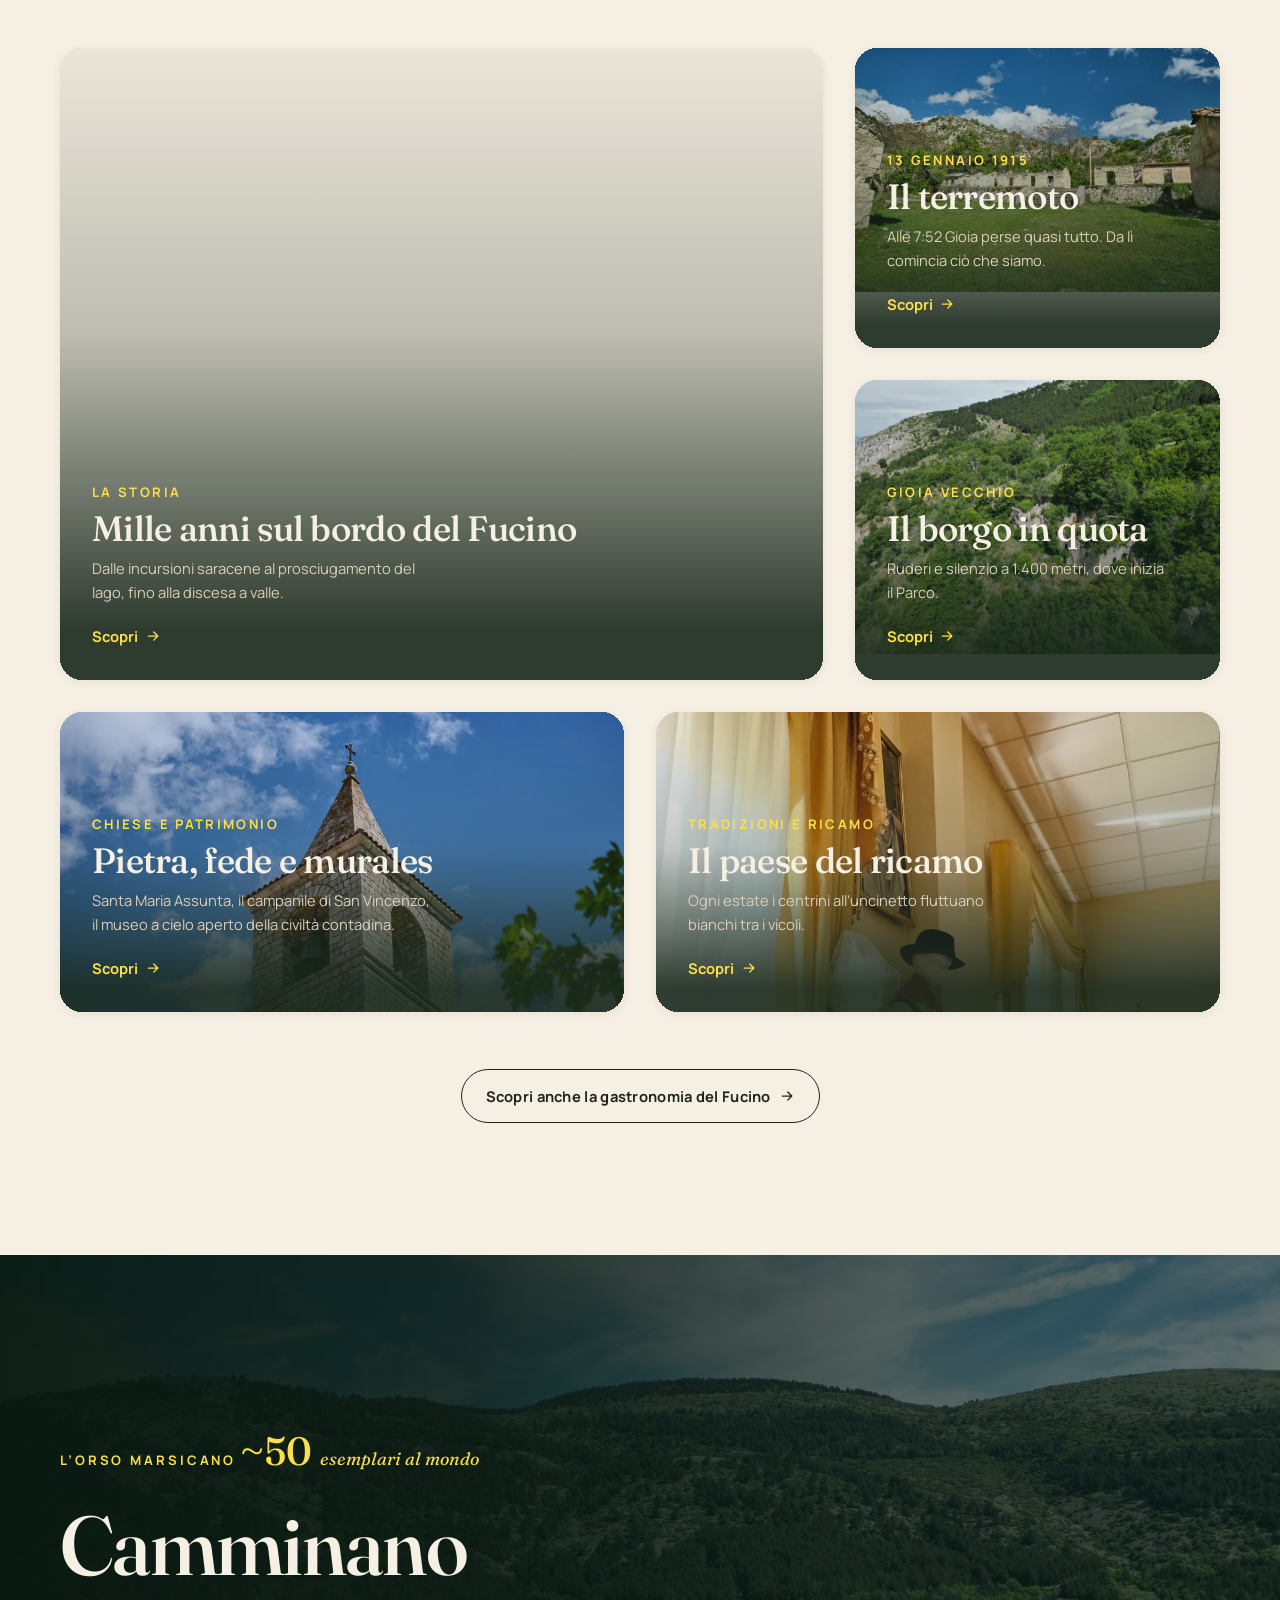
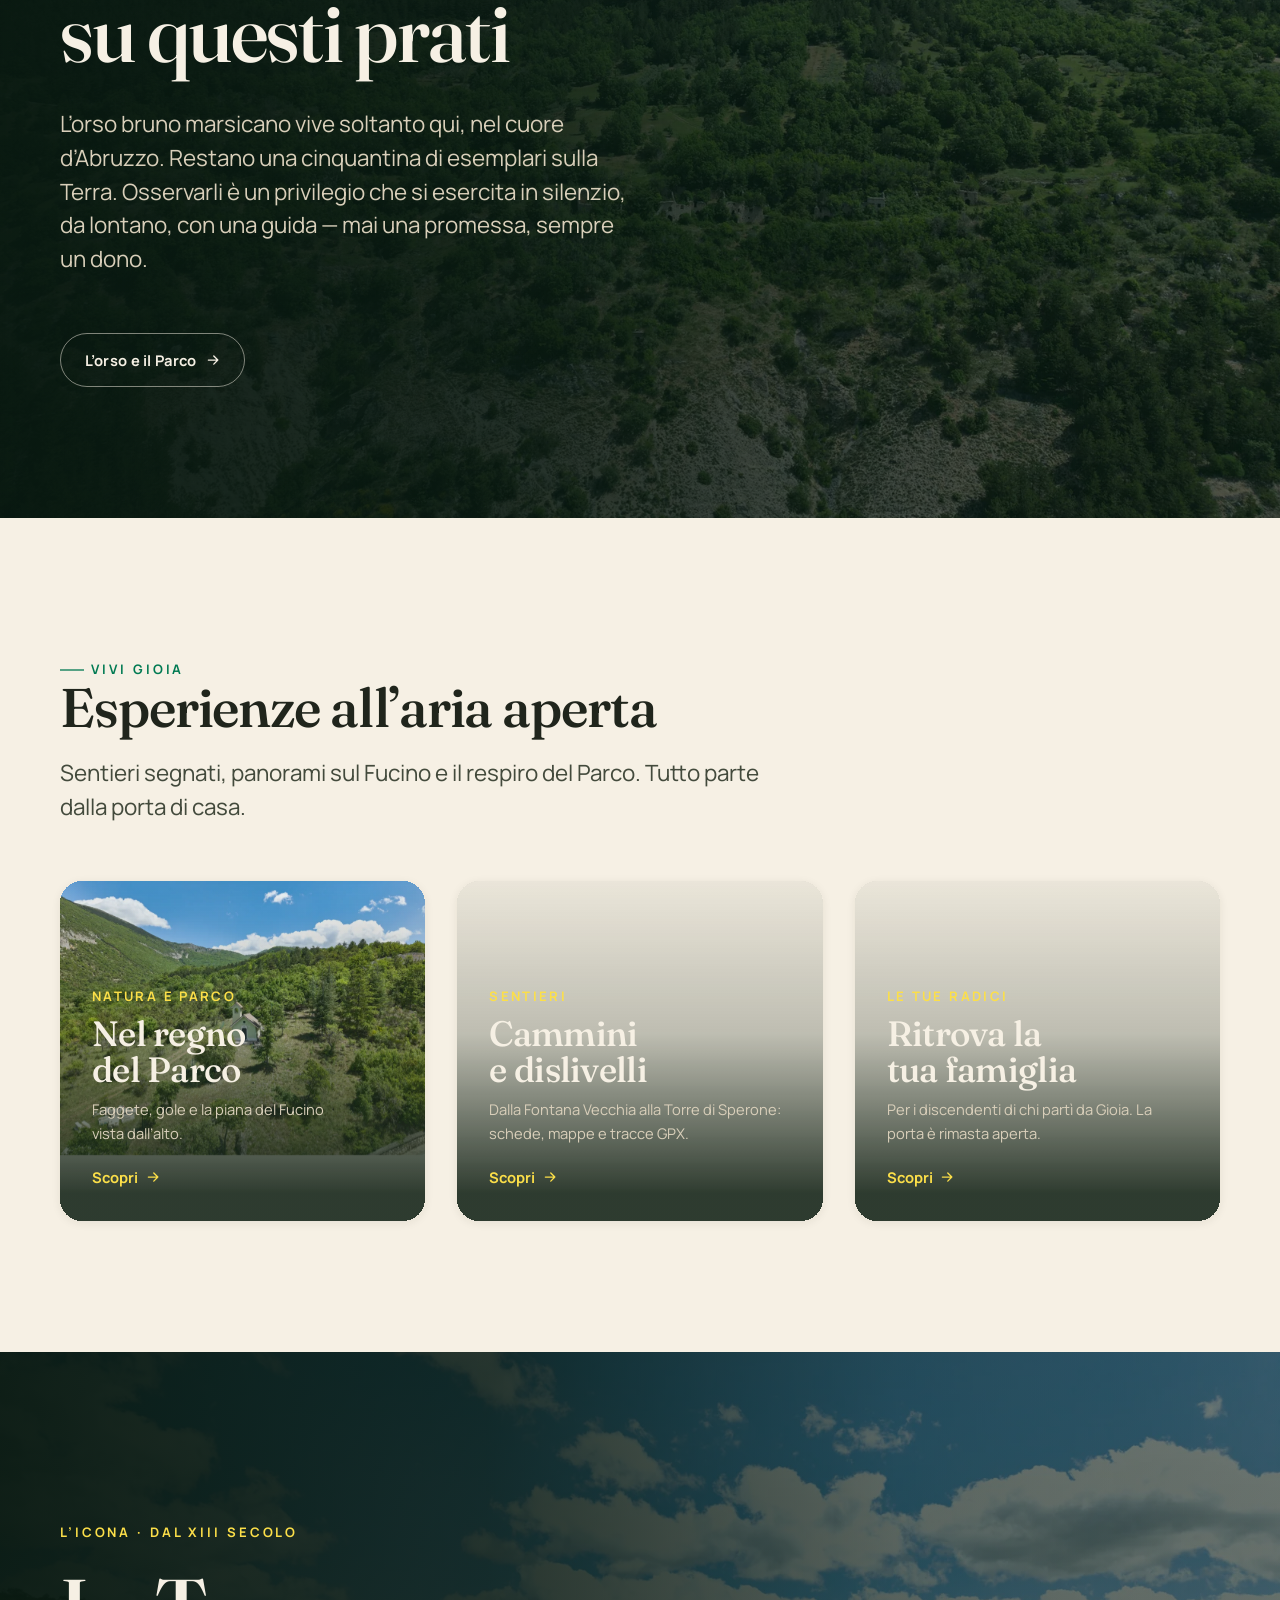
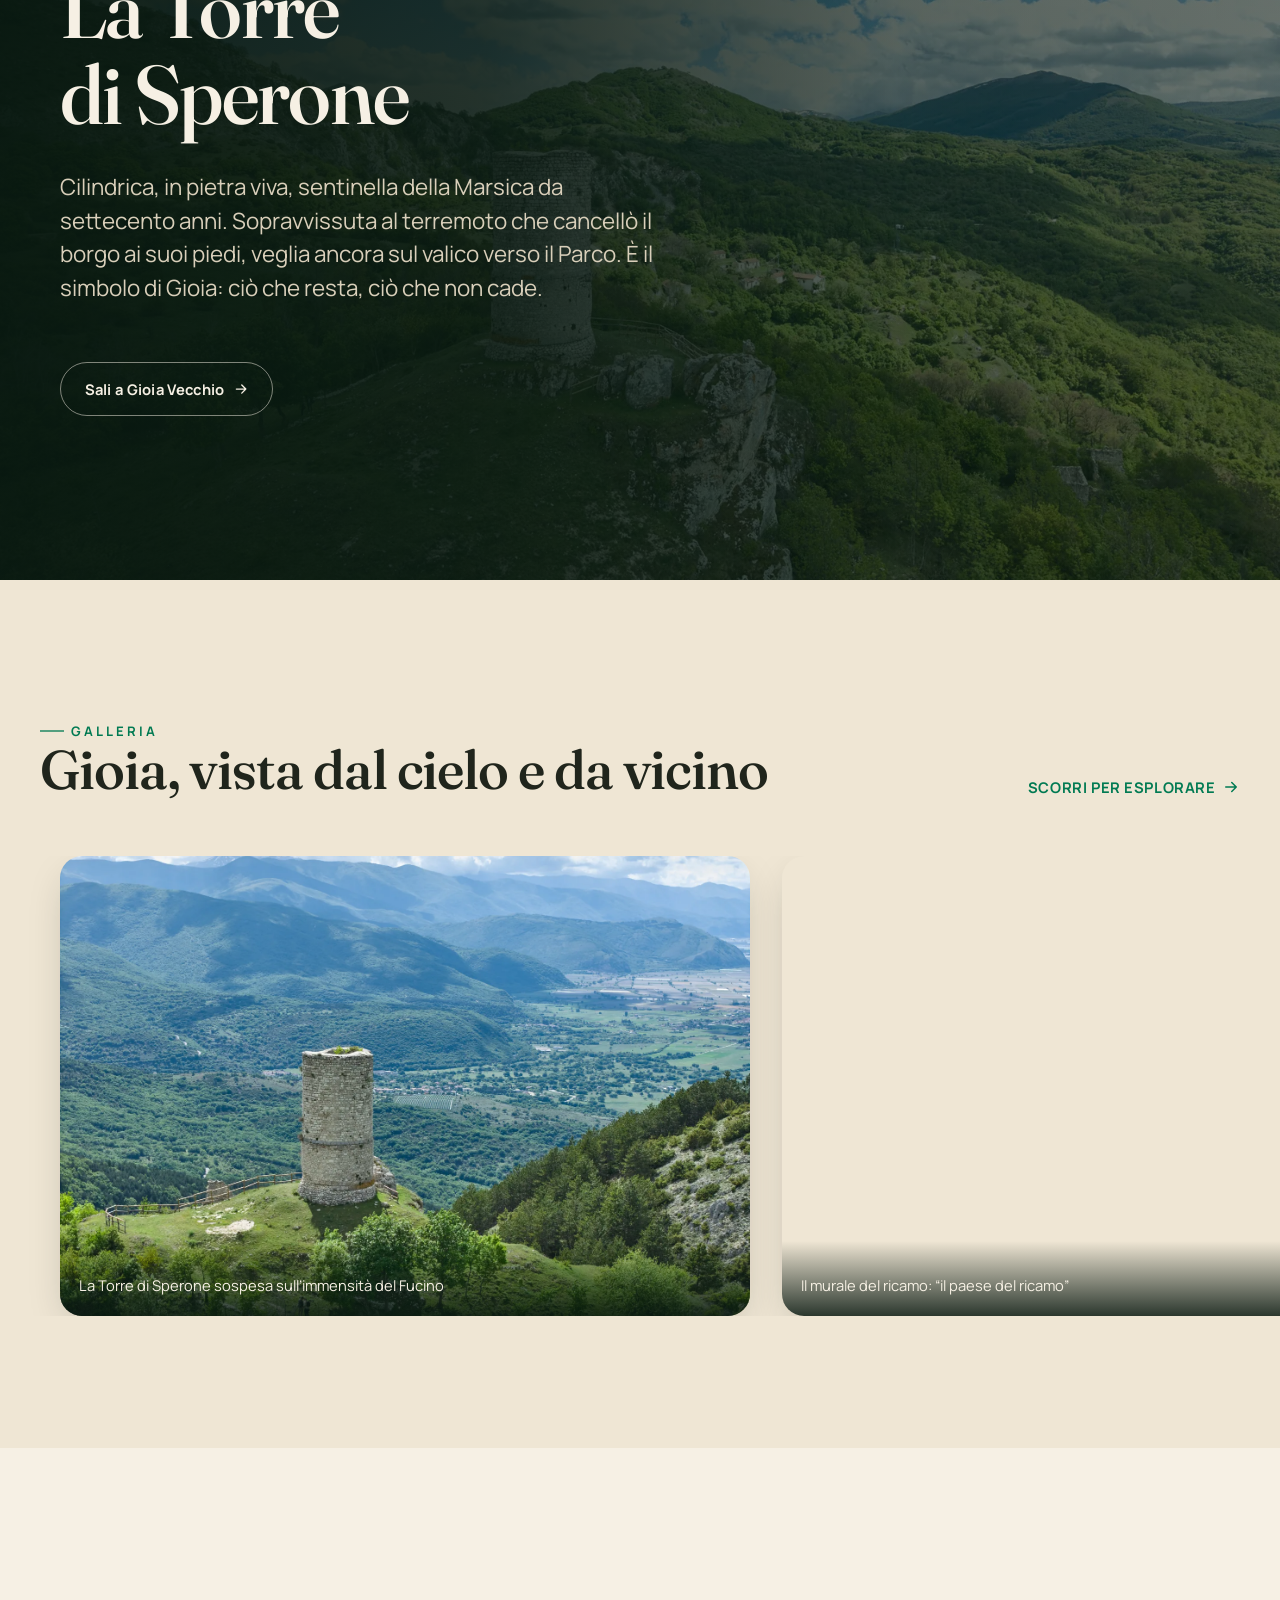
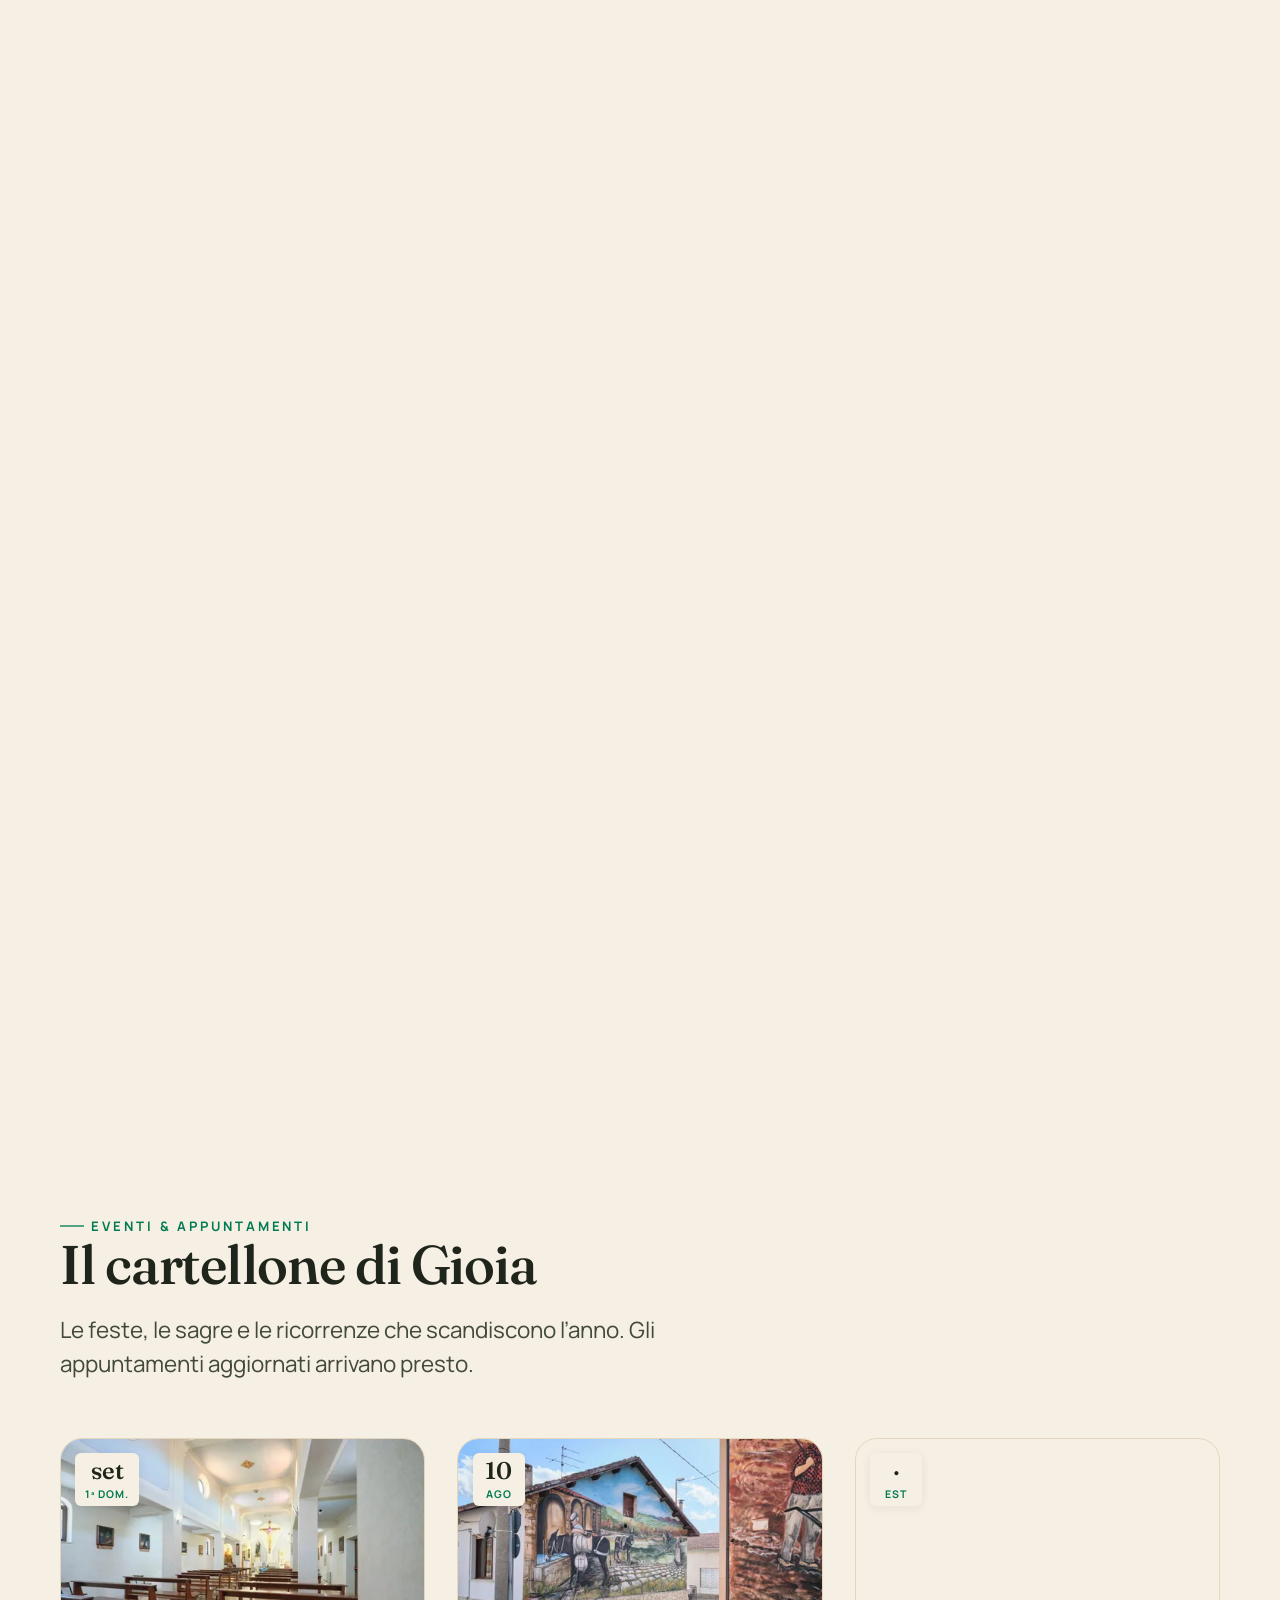
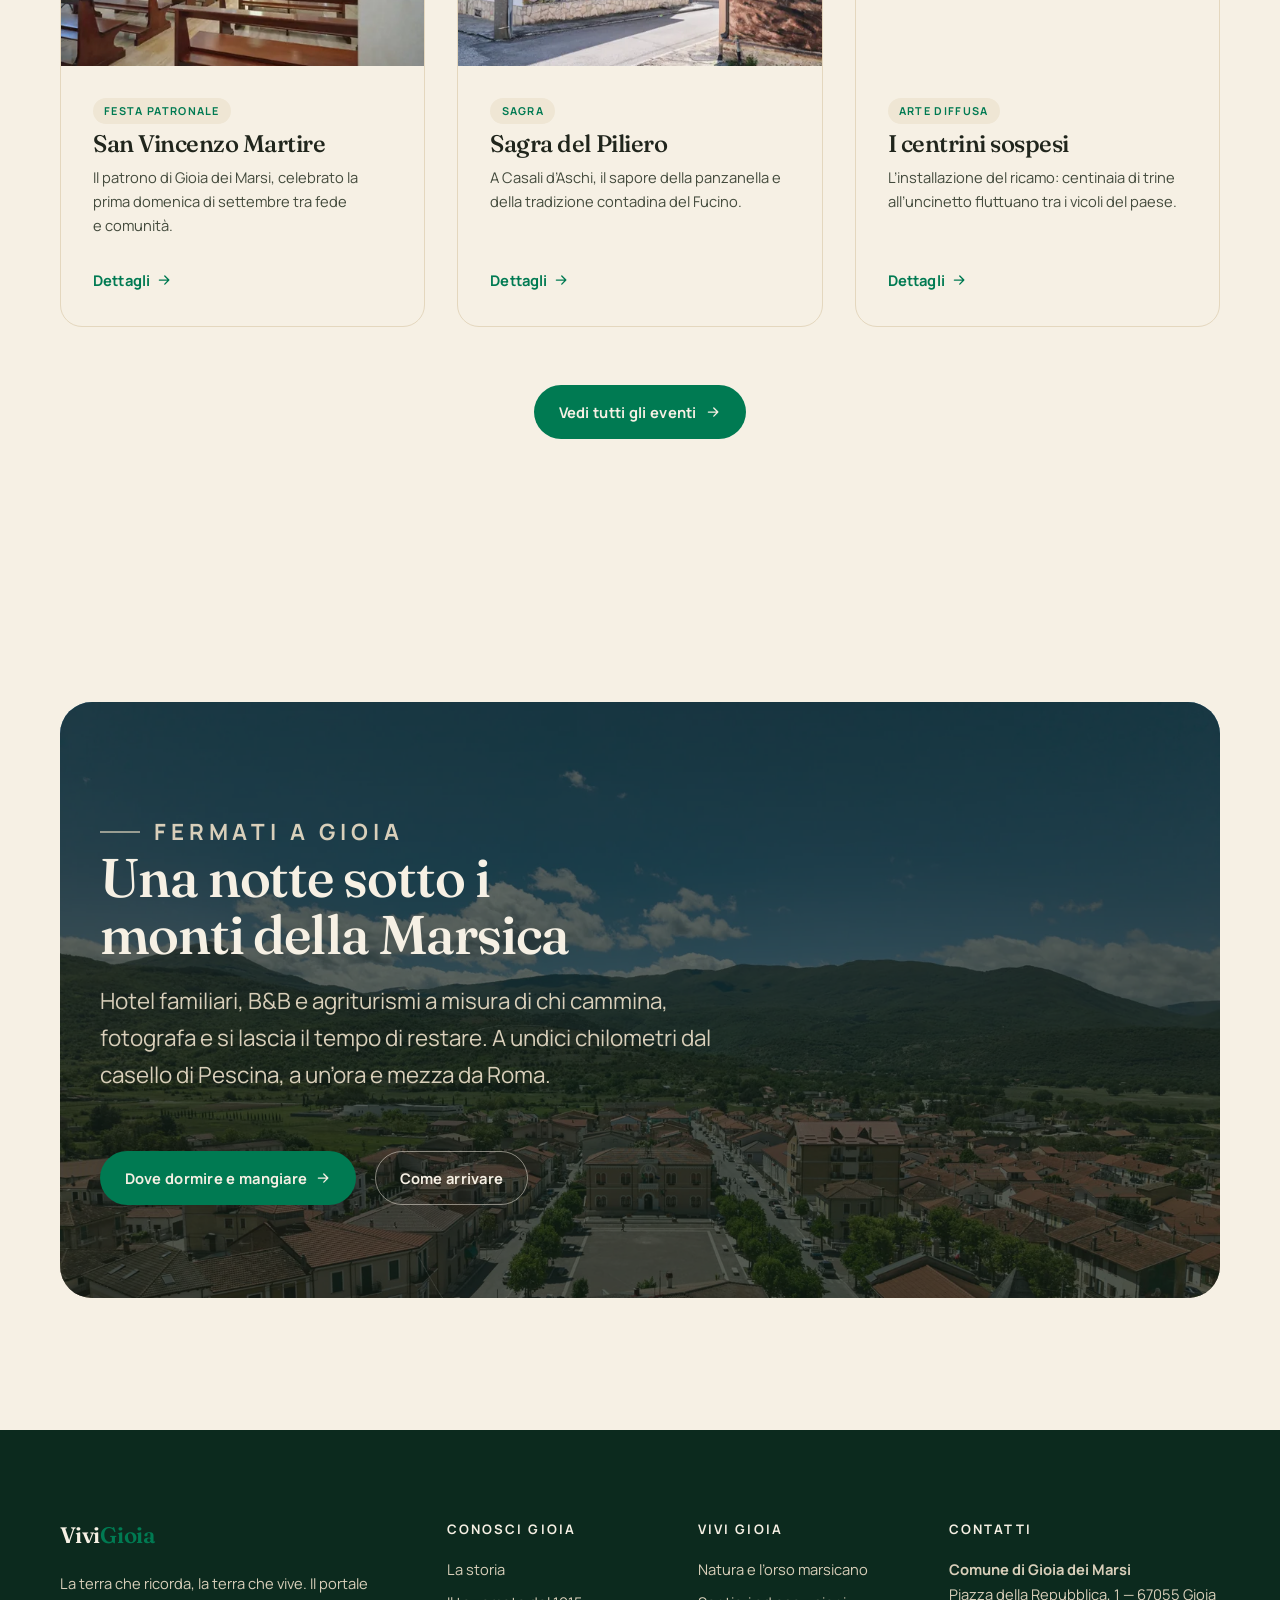
==== commit 9779a71a: "Feature dinamiche: meno rosso, indice-sentiero, cursore, galleria orizzontale, animazioni - Accento " ====
--- a/index.html
+++ b/index.html
@@ -23,7 +23,7 @@
   <link rel="preload" as="font" type="font/woff2" href="assets/font/manrope.woff2" crossorigin>
   <link rel="preload" as="image" href="assets/img/gioiadrone-16-1600.webp" imagesrcset="assets/img/gioiadrone-16-480.webp 480w, assets/img/gioiadrone-16-960.webp 960w, assets/img/gioiadrone-16-1600.webp 1600w" imagesizes="100vw">
   <link rel="stylesheet" href="assets/css/main.css">
-  <link rel="stylesheet" href="assets/css/swiper-bundle.min.css">
+  
   <script>document.documentElement.classList.remove('no-js');document.documentElement.classList.add('js');</script>
   <script type="application/ld+json">{"@context":"https://schema.org","@type":"TouristDestination","name":"Gioia dei Marsi","description":"Borgo della Marsica, porta del Parco Nazionale d’Abruzzo, Lazio e Molise.","address":{"@type":"PostalAddress","addressLocality":"Gioia dei Marsi","postalCode":"67055","addressRegion":"AQ","addressCountry":"IT"},"touristType":["Escursionismo","Turismo naturalistico","Turismo culturale","Turismo delle radici"]}</script>
 </head>
@@ -39,20 +39,20 @@
         <div class="nav__group" data-open="false">
           <button class="nav__parent" aria-expanded="false">Conosci Gioia <svg class="chev" viewBox="0 0 24 24" width="16" height="16" fill="none" stroke="currentColor" stroke-width="2.2" stroke-linecap="round" stroke-linejoin="round" aria-hidden="true"><path d="m6 9 6 6 6-6"/></svg></button>
           <div class="nav__sub"><div class="nav__sub-inner">
-            <a href="storia.html">La storia</a>
-            <a href="terremoto-1915.html">Il terremoto del 1915</a>
-            <a href="gioia-vecchio.html">Gioia Vecchio e la Torre</a>
-            <a href="patrimonio.html">Chiese e patrimonio</a>
-            <a href="tradizioni.html">Tradizioni e ricamo</a>
-            <a href="gastronomia.html">Gastronomia</a>
-            <a href="radici.html">Le tue radici</a>
+            <a href="storia.html"><span class="nav__ico" aria-hidden="true"><svg viewBox="0 0 24 24" fill="none" stroke="currentColor" stroke-width="1.7" stroke-linecap="round" stroke-linejoin="round"><path d="M4 19V5a2 2 0 0 1 2-2h12v16H6a2 2 0 0 0-2 2z"/><path d="M6 19h12"/><path d="M9 7h6M9 10h6"/></svg></span><span>La storia</span></a>
+            <a href="terremoto-1915.html"><span class="nav__ico" aria-hidden="true"><svg viewBox="0 0 24 24" fill="none" stroke="currentColor" stroke-width="1.7" stroke-linecap="round" stroke-linejoin="round"><path d="M2 12h4l2-7 3 14 2-9 2 5 2-3h5"/></svg></span><span>Il terremoto del 1915</span></a>
+            <a href="gioia-vecchio.html"><span class="nav__ico" aria-hidden="true"><svg viewBox="0 0 24 24" fill="none" stroke="currentColor" stroke-width="1.7" stroke-linecap="round" stroke-linejoin="round"><path d="M8 21V8L6 7V3h3v2h2V3h3v2h2v2l-2 1v13"/><path d="M5 21h14"/><path d="M10 21v-4h4v4"/></svg></span><span>Gioia Vecchio e la Torre</span></a>
+            <a href="patrimonio.html"><span class="nav__ico" aria-hidden="true"><svg viewBox="0 0 24 24" fill="none" stroke="currentColor" stroke-width="1.7" stroke-linecap="round" stroke-linejoin="round"><path d="M12 2v5M10 4h4"/><path d="M5 21V11l7-4 7 4v10"/><path d="M9.5 21v-4a2.5 2.5 0 0 1 5 0v4"/></svg></span><span>Chiese e patrimonio</span></a>
+            <a href="tradizioni.html"><span class="nav__ico" aria-hidden="true"><svg viewBox="0 0 24 24" fill="none" stroke="currentColor" stroke-width="1.7" stroke-linecap="round" stroke-linejoin="round"><path d="M20 4 10 14"/><path d="M14 5.5 18.5 10"/><path d="M10 14c-1.5 1.5-3 2.2-5 2.5C5.3 14.5 6 13 7.5 11.5"/><circle cx="5" cy="19" r="1.5"/></svg></span><span>Tradizioni e ricamo</span></a>
+            <a href="gastronomia.html"><span class="nav__ico" aria-hidden="true"><svg viewBox="0 0 24 24" fill="none" stroke="currentColor" stroke-width="1.7" stroke-linecap="round" stroke-linejoin="round"><path d="M6 3v8a2 2 0 0 0 4 0V3M8 11v10"/><path d="M16 3c-1.5 0-2.5 1.5-2.5 4S15 11 16 11s2.5-1.5 2.5-4S17.5 3 16 3zM16 11v10"/></svg></span><span>Gastronomia</span></a>
+            <a href="radici.html"><span class="nav__ico" aria-hidden="true"><svg viewBox="0 0 24 24" fill="none" stroke="currentColor" stroke-width="1.7" stroke-linecap="round" stroke-linejoin="round"><path d="M12 3v9"/><path d="M12 12c0 3-2.5 4-5 6M12 12c0 3 2.5 4 5 6M12 12c0 2-1 3.5-1 6M9 7.5h6"/></svg></span><span>Le tue radici</span></a>
           </div></div>
         </div>
         <div class="nav__group" data-open="false">
           <button class="nav__parent" aria-expanded="false">Vivi Gioia <svg class="chev" viewBox="0 0 24 24" width="16" height="16" fill="none" stroke="currentColor" stroke-width="2.2" stroke-linecap="round" stroke-linejoin="round" aria-hidden="true"><path d="m6 9 6 6 6-6"/></svg></button>
           <div class="nav__sub"><div class="nav__sub-inner">
-            <a href="natura.html">Natura e l’orso marsicano</a>
-            <a href="sentieri.html">Sentieri ed escursioni</a>
+            <a href="natura.html"><span class="nav__ico" aria-hidden="true"><svg viewBox="0 0 24 24" fill="none" stroke="currentColor" stroke-width="1.6" stroke-linecap="round" stroke-linejoin="round"><circle cx="12" cy="14" r="6"/><circle cx="6.5" cy="7.5" r="2"/><circle cx="17.5" cy="7.5" r="2"/><circle cx="10" cy="13" r=".6" fill="currentColor"/><circle cx="14" cy="13" r=".6" fill="currentColor"/><path d="M11 16h2"/></svg></span><span>Natura e l’orso marsicano</span></a>
+            <a href="sentieri.html"><span class="nav__ico" aria-hidden="true"><svg viewBox="0 0 24 24" fill="none" stroke="currentColor" stroke-width="1.7" stroke-linecap="round" stroke-linejoin="round"><path d="M7 20c-2 0-3-1.5-3-3s1-2.5 3-3 4-1 4-3-1-2.5-3-3"/><circle cx="9" cy="5" r="1"/><circle cx="14" cy="11" r="1"/><circle cx="9" cy="17" r="1"/><circle cx="18" cy="19" r="1"/></svg></span><span>Sentieri ed escursioni</span></a>
           </div></div>
         </div>
         <div class="nav__group"><a class="nav__link" href="eventi.html">Eventi</a></div>
@@ -69,10 +69,80 @@
       </button>
     </div>
   </header>
+  <div class="cursor" data-cursor aria-hidden="true">
+    <svg class="cursor__ring" viewBox="0 0 44 44"><circle cx="22" cy="22" r="20" fill="none" stroke="currentColor" stroke-width="1.5" stroke-dasharray="2 5" stroke-linecap="round"/></svg>
+    <svg class="cursor__needle" viewBox="0 0 44 44"><path d="M22 7 L26 24 L22 20 L18 24 Z" fill="currentColor"/></svg>
+    <span class="cursor__dot"></span>
+  </div>
+  <aside class="trail-nav" data-trail aria-label="Percorso della pagina">
+    <div class="trail-nav__rail">
+      <div class="trail-nav__track"></div>
+      <div class="trail-nav__progress" data-trail-progress></div>
+      <div class="trail-nav__hiker" data-trail-hiker>
+        <svg viewBox="0 0 24 24" fill="none" stroke="currentColor" stroke-width="1.7" stroke-linecap="round" stroke-linejoin="round"><circle cx="13" cy="4.5" r="1.8"/><path d="M12 9l-3 4 2 2-1 5M12 9l3 1 2 3M9 13l-3 1M6 21l3-6"/></svg>
+      </div>
+      <ul class="trail-nav__points">
+        <li class="wp" data-target="top">
+          <a class="wp__link" href="#top">
+            <span class="wp__dot"><span class="wp__pin"><svg class="btn__icon" viewBox="0 0 24 24" fill="none" stroke="currentColor" stroke-width="2" stroke-linecap="round" stroke-linejoin="round" aria-hidden="true"><path d="M21 10c0 6-9 12-9 12s-9-6-9-12a9 9 0 0 1 18 0Z"/><circle cx="12" cy="10" r="3"/></svg></span></span>
+            <span class="wp__label"><b>01</b>Partenza</span>
+          </a>
+        </li>
+        <li class="wp" data-target="benvenuti">
+          <a class="wp__link" href="#benvenuti">
+            <span class="wp__dot"><span class="wp__pin"><svg class="btn__icon" viewBox="0 0 24 24" fill="none" stroke="currentColor" stroke-width="2" stroke-linecap="round" stroke-linejoin="round" aria-hidden="true"><path d="M21 10c0 6-9 12-9 12s-9-6-9-12a9 9 0 0 1 18 0Z"/><circle cx="12" cy="10" r="3"/></svg></span></span>
+            <span class="wp__label"><b>02</b>Il borgo</span>
+          </a>
+        </li>
+        <li class="wp" data-target="conosci">
+          <a class="wp__link" href="#conosci">
+            <span class="wp__dot"><span class="wp__pin"><svg class="btn__icon" viewBox="0 0 24 24" fill="none" stroke="currentColor" stroke-width="2" stroke-linecap="round" stroke-linejoin="round" aria-hidden="true"><path d="M21 10c0 6-9 12-9 12s-9-6-9-12a9 9 0 0 1 18 0Z"/><circle cx="12" cy="10" r="3"/></svg></span></span>
+            <span class="wp__label"><b>03</b>Conosci</span>
+          </a>
+        </li>
+        <li class="wp" data-target="orso-sec">
+          <a class="wp__link" href="#orso-sec">
+            <span class="wp__dot"><span class="wp__pin"><svg class="btn__icon" viewBox="0 0 24 24" fill="none" stroke="currentColor" stroke-width="2" stroke-linecap="round" stroke-linejoin="round" aria-hidden="true"><path d="M21 10c0 6-9 12-9 12s-9-6-9-12a9 9 0 0 1 18 0Z"/><circle cx="12" cy="10" r="3"/></svg></span></span>
+            <span class="wp__label"><b>04</b>L’orso</span>
+          </a>
+        </li>
+        <li class="wp" data-target="vivi">
+          <a class="wp__link" href="#vivi">
+            <span class="wp__dot"><span class="wp__pin"><svg class="btn__icon" viewBox="0 0 24 24" fill="none" stroke="currentColor" stroke-width="2" stroke-linecap="round" stroke-linejoin="round" aria-hidden="true"><path d="M21 10c0 6-9 12-9 12s-9-6-9-12a9 9 0 0 1 18 0Z"/><circle cx="12" cy="10" r="3"/></svg></span></span>
+            <span class="wp__label"><b>05</b>Esperienze</span>
+          </a>
+        </li>
+        <li class="wp" data-target="galleria">
+          <a class="wp__link" href="#galleria">
+            <span class="wp__dot"><span class="wp__pin"><svg class="btn__icon" viewBox="0 0 24 24" fill="none" stroke="currentColor" stroke-width="2" stroke-linecap="round" stroke-linejoin="round" aria-hidden="true"><path d="M21 10c0 6-9 12-9 12s-9-6-9-12a9 9 0 0 1 18 0Z"/><circle cx="12" cy="10" r="3"/></svg></span></span>
+            <span class="wp__label"><b>06</b>Galleria</span>
+          </a>
+        </li>
+        <li class="wp" data-target="eventi">
+          <a class="wp__link" href="#eventi">
+            <span class="wp__dot"><span class="wp__pin"><svg class="btn__icon" viewBox="0 0 24 24" fill="none" stroke="currentColor" stroke-width="2" stroke-linecap="round" stroke-linejoin="round" aria-hidden="true"><path d="M21 10c0 6-9 12-9 12s-9-6-9-12a9 9 0 0 1 18 0Z"/><circle cx="12" cy="10" r="3"/></svg></span></span>
+            <span class="wp__label"><b>07</b>Eventi</span>
+          </a>
+        </li>
+        <li class="wp" data-target="contatti" data-external="1">
+          <a class="wp__link" href="contatti.html">
+            <span class="wp__dot"><span class="wp__pin"><svg class="btn__icon" viewBox="0 0 24 24" fill="none" stroke="currentColor" stroke-width="2" stroke-linecap="round" stroke-linejoin="round" aria-hidden="true"><path d="M21 10c0 6-9 12-9 12s-9-6-9-12a9 9 0 0 1 18 0Z"/><circle cx="12" cy="10" r="3"/></svg></span></span>
+            <span class="wp__label"><b>08</b>Contatti</span>
+          </a>
+        </li></ul>
+      <div class="trail-nav__detour" data-trail-detour hidden>
+        <svg class="trail-nav__detour-path" viewBox="0 0 120 80" preserveAspectRatio="none"><path d="M6 6 C 50 6, 60 40, 110 64" fill="none" stroke="currentColor" stroke-width="2.5" stroke-dasharray="4 6" stroke-linecap="round"/></svg>
+        <a class="trail-nav__detour-pin" href="contatti.html">
+          <span><svg class="btn__icon" viewBox="0 0 24 24" fill="none" stroke="currentColor" stroke-width="2" stroke-linecap="round" stroke-linejoin="round" aria-hidden="true"><path d="M21 10c0 6-9 12-9 12s-9-6-9-12a9 9 0 0 1 18 0Z"/><circle cx="12" cy="10" r="3"/></svg></span>
+          <em>Perso? Scrivici</em>
+        </a>
+      </div>
+    </div>
+  </aside>
   <main id="main">
 
     <!-- HERO -->
-    <section class="hero grain" data-hero data-hero-sentinel>
+    <section class="hero grain" id="top" data-hero data-hero-sentinel>
       <div class="hero__media">
         <video data-hero-video autoplay muted loop playsinline preload="metadata" poster="assets/img/gioiadrone-16-1600.webp" aria-hidden="true">
           <source src="assets/video/hero-720.mp4" type="video/mp4">
@@ -104,18 +174,32 @@
     </div>
 
     <!-- MANIFESTO + NUMERI -->
-    <section class="section">
+    <section class="section" id="benvenuti" data-section="benvenuti">
       <div class="container">
-        <div class="manifesto__grid">
-          <div class="reveal">
-            <p class="kicker">Benvenuti a Gioia</p>
-            <p class="manifesto__text">Un paese che porta la <span class="hl">gioia</span> nel nome e la <span class="hl">rinascita</span> nella storia, sospeso tra la piana del Fucino e le faggete del Parco.</p>
-          </div>
-          <div class="stats reveal-stagger">
-            <div class="stat"><div class="stat__num" data-count="50" data-prefix="~">~50</div><div class="stat__label">orsi marsicani rimasti al mondo, e camminano su questi prati</div></div>
-            <div class="stat"><div class="stat__num" data-count="1915" data-group="false">1915</div><div class="stat__label">la mattina del 13 gennaio in cui Gioia rinacque</div></div>
-            <div class="stat"><div class="stat__num" data-count="713" data-suffix=" m">713 m</div><div class="stat__label">sul livello del mare, ai piedi dei monti marsicani</div></div>
-            <div class="stat"><div class="stat__num" data-count="5">5</div><div class="stat__label">borghi e frazioni, da Casali d’Aschi a Gioia Vecchio</div></div>
+        <div class="section-head reveal" style="max-width:58ch">
+          <p class="kicker">Benvenuti a Gioia</p>
+          <p class="manifesto__text">Un paese che porta la <span class="hl">gioia</span> nel nome e la <span class="hl">rinascita</span> nella storia, sospeso tra la piana del Fucino e le faggete del Parco.</p>
+        </div>
+        <div class="statgrid reveal-stagger">
+          <div class="statcard">
+            <span class="statcard__icon"><svg viewBox="0 0 24 24" fill="none" stroke="currentColor" stroke-width="1.6" stroke-linecap="round" stroke-linejoin="round"><ellipse cx="12" cy="15" rx="4.5" ry="3.8"/><circle cx="6.5" cy="10" r="1.7"/><circle cx="17.5" cy="10" r="1.7"/><circle cx="9.5" cy="6" r="1.5"/><circle cx="14.5" cy="6" r="1.5"/></svg></span>
+            <div class="statcard__num" data-count="50" data-prefix="~">~50</div>
+            <div class="statcard__label">orsi marsicani rimasti al mondo, e camminano su questi prati</div>
+          </div>
+          <div class="statcard">
+            <span class="statcard__icon"><svg viewBox="0 0 24 24" fill="none" stroke="currentColor" stroke-width="1.8" stroke-linecap="round" stroke-linejoin="round"><path d="M2 12h3.5L8 5l3 14 2.5-9 2 4 1.5-2H22"/></svg></span>
+            <div class="statcard__num" data-count="1915" data-group="false">1915</div>
+            <div class="statcard__label">la mattina del 13 gennaio in cui Gioia rinacque</div>
+          </div>
+          <div class="statcard">
+            <span class="statcard__icon"><svg viewBox="0 0 24 24" fill="none" stroke="currentColor" stroke-width="1.7" stroke-linecap="round" stroke-linejoin="round"><path d="m3 19 5-9 3.5 5.5L15 8l6 11z"/><path d="m13.5 12.5 1.5-2 1.4 2.6"/></svg></span>
+            <div class="statcard__num" data-count="713" data-suffix=" m">713 m</div>
+            <div class="statcard__label">sul livello del mare, ai piedi dei monti marsicani</div>
+          </div>
+          <div class="statcard">
+            <span class="statcard__icon"><svg viewBox="0 0 24 24" fill="none" stroke="currentColor" stroke-width="1.7" stroke-linecap="round" stroke-linejoin="round"><path d="M3 21V11l4-3 4 3v10z"/><path d="M11 21V13l4-3 6 4.5V21z"/><path d="M6.5 21v-3M16 21v-3"/></svg></span>
+            <div class="statcard__num" data-count="5">5</div>
+            <div class="statcard__label">borghi e frazioni, da Casali d’Aschi a Gioia Vecchio</div>
           </div>
         </div>
       </div>
@@ -245,7 +329,7 @@
     </section>
 
     <!-- SPOTLIGHT ORSO -->
-    <section class="spotlight" aria-labelledby="orso-t">
+    <section class="spotlight" id="orso-sec" aria-labelledby="orso-t">
       <div class="spotlight__media"><picture class="spotlight__pic">
   <source type="image/webp" srcset="assets/img/drone-gioia-5-480.webp 480w, assets/img/drone-gioia-5-960.webp 960w, assets/img/drone-gioia-5-1600.webp 1600w" sizes="100vw">
   <img src="assets/img/drone-gioia-5-1600.jpg" width="4032" height="3024" alt="Le montagne selvagge del Parco Nazionale d’Abruzzo sopra Gioia dei Marsi" loading="lazy" decoding="async" data-lqip style="background-image:url([data-uri]);background-size:cover;background-position:center">
@@ -310,14 +394,14 @@
     </section>
 
     <!-- SPOTLIGHT TORRE / MEMORIA -->
-    <section class="spotlight spotlight--right" aria-labelledby="torre-t">
+    <section class="spotlight" id="torre-sec" aria-labelledby="torre-t">
       <div class="spotlight__media"><picture>
   <source type="image/webp" srcset="assets/img/gioiadrone-14-480.webp 480w, assets/img/gioiadrone-14-960.webp 960w, assets/img/gioiadrone-14-1600.webp 1600w" sizes="100vw">
   <img src="assets/img/gioiadrone-14-1600.jpg" width="8192" height="6144" alt="La Torre medievale di Sperone sullo sperone roccioso sotto un cielo di nuvole" loading="lazy" decoding="async" data-lqip style="background-image:url([data-uri]);background-size:cover;background-position:center">
 </picture></div>
       <div class="spotlight__inner">
         <div class="spotlight__box reveal">
-          <p class="kicker kicker--light">L’icona · Dal XIII secolo</p>
+          <p class="kicker kicker--light kicker--center">L’icona · Dal XIII secolo</p>
           <h2 class="spotlight__title" id="torre-t">La Torre<br>di Sperone</h2>
           <p class="spotlight__text">Cilindrica, in pietra viva, sentinella della Marsica da settecento anni. Sopravvissuta al terremoto che cancellò il borgo ai suoi piedi, veglia ancora sul valico verso il Parco. È il simbolo di Gioia: ciò che resta, ciò che non cade.</p>
           <div class="spotlight__actions">
@@ -327,94 +411,91 @@
       </div>
     </section>
 
-    <!-- GALLERIA -->
-    <section class="section bg-paper-2 gallery">
-      <div class="container">
-        <div class="section-head reveal" style="display:flex;justify-content:space-between;align-items:flex-end;flex-wrap:wrap;gap:1rem;max-width:none">
-          <div>
-            <p class="kicker">Galleria</p>
-            <h2>Gioia, vista dal cielo e da vicino</h2>
-          </div>
-          <div class="gallery__controls">
-            <button class="gallery__btn" data-swiper-prev aria-label="Foto precedente"><svg viewBox="0 0 24 24" width="22" height="22" fill="none" stroke="currentColor" stroke-width="2" stroke-linecap="round" stroke-linejoin="round"><path d="M15 18l-6-6 6-6"/></svg></button>
-            <button class="gallery__btn" data-swiper-next aria-label="Foto successiva"><svg viewBox="0 0 24 24" width="22" height="22" fill="none" stroke="currentColor" stroke-width="2" stroke-linecap="round" stroke-linejoin="round"><path d="M9 6l6 6-6 6"/></svg></button>
-          </div>
-        </div>
-      </div>
-      <div class="container">
-        <div class="swiper" data-swiper>
-          <div class="swiper-wrapper">
-            <div class="swiper-slide gallery__slide gallery__slide--wide">
-    <picture>
-  <source type="image/webp" srcset="assets/img/gioiadrone-16-480.webp 480w, assets/img/gioiadrone-16-960.webp 960w, assets/img/gioiadrone-16-1600.webp 1600w" sizes="(min-width:1024px) 50vw, 80vw">
+    <!-- GALLERIA (scroll orizzontale su scroll verticale, desktop) -->
+    <section class="section bg-paper-2 gallery" id="galleria" data-hscroll>
+      <div class="container gallery__head reveal">
+        <div>
+          <p class="kicker">Galleria</p>
+          <h2>Gioia, vista dal cielo e da vicino</h2>
+        </div>
+        <p class="gallery__hint" aria-hidden="true">Scorri per esplorare <svg viewBox="0 0 24 24" width="18" height="18" fill="none" stroke="currentColor" stroke-width="2" stroke-linecap="round" stroke-linejoin="round"><path d="M5 12h14M13 6l6 6-6 6"/></svg></p>
+        <div class="gallery__controls">
+          <button class="gallery__btn" data-gallery-prev aria-label="Foto precedente"><svg viewBox="0 0 24 24" width="22" height="22" fill="none" stroke="currentColor" stroke-width="2" stroke-linecap="round" stroke-linejoin="round"><path d="M15 18l-6-6 6-6"/></svg></button>
+          <button class="gallery__btn" data-gallery-next aria-label="Foto successiva"><svg viewBox="0 0 24 24" width="22" height="22" fill="none" stroke="currentColor" stroke-width="2" stroke-linecap="round" stroke-linejoin="round"><path d="M9 6l6 6-6 6"/></svg></button>
+        </div>
+      </div>
+      <div class="gallery__viewport" data-gallery>
+        <div class="gallery__track" data-htrack>
+          <figure class="gallery__slide">
+    <picture>
+  <source type="image/webp" srcset="assets/img/gioiadrone-16-480.webp 480w, assets/img/gioiadrone-16-960.webp 960w, assets/img/gioiadrone-16-1600.webp 1600w" sizes="(min-width:1024px) 42vw, 80vw">
   <img src="assets/img/gioiadrone-16-1600.jpg" width="8064" height="6048" alt="La Torre di Sperone sospesa sull’immensità del Fucino" loading="lazy" decoding="async" data-lqip style="background-image:url([data-uri]);background-size:cover;background-position:center">
 </picture>
-    <div class="gallery__cap">La Torre di Sperone sospesa sull’immensità del Fucino</div>
-  </div>
-            <div class="swiper-slide gallery__slide ">
-    <picture>
-  <source type="image/webp" srcset="assets/img/fotogioia-80-480.webp 480w, assets/img/fotogioia-80-960.webp 960w, assets/img/fotogioia-80-1600.webp 1600w" sizes="(min-width:1024px) 50vw, 80vw">
+    <figcaption class="gallery__cap">La Torre di Sperone sospesa sull’immensità del Fucino</figcaption>
+  </figure>
+          <figure class="gallery__slide">
+    <picture>
+  <source type="image/webp" srcset="assets/img/fotogioia-80-480.webp 480w, assets/img/fotogioia-80-960.webp 960w, assets/img/fotogioia-80-1600.webp 1600w" sizes="(min-width:1024px) 42vw, 80vw">
   <img src="assets/img/fotogioia-80-1600.jpg" width="3654" height="5481" alt="Il murale del ricamo: “il paese del ricamo”" loading="lazy" decoding="async" data-lqip style="background-image:url([data-uri]);background-size:cover;background-position:center">
 </picture>
-    <div class="gallery__cap">Il murale del ricamo: “il paese del ricamo”</div>
-  </div>
-            <div class="swiper-slide gallery__slide gallery__slide--wide">
-    <picture>
-  <source type="image/webp" srcset="assets/img/gioiadrone-2-480.webp 480w, assets/img/gioiadrone-2-960.webp 960w, assets/img/gioiadrone-2-1600.webp 1600w" sizes="(min-width:1024px) 50vw, 80vw">
+    <figcaption class="gallery__cap">Il murale del ricamo: “il paese del ricamo”</figcaption>
+  </figure>
+          <figure class="gallery__slide">
+    <picture>
+  <source type="image/webp" srcset="assets/img/gioiadrone-2-480.webp 480w, assets/img/gioiadrone-2-960.webp 960w, assets/img/gioiadrone-2-1600.webp 1600w" sizes="(min-width:1024px) 42vw, 80vw">
   <img src="assets/img/gioiadrone-2-1600.jpg" width="8192" height="6144" alt="La grande piazza simmetrica del paese ricostruito" loading="lazy" decoding="async" data-lqip style="background-image:url([data-uri]);background-size:cover;background-position:center">
 </picture>
-    <div class="gallery__cap">La grande piazza simmetrica del paese ricostruito</div>
-  </div>
-            <div class="swiper-slide gallery__slide ">
-    <picture>
-  <source type="image/webp" srcset="assets/img/fotogioia-69-480.webp 480w, assets/img/fotogioia-69-960.webp 960w, assets/img/fotogioia-69-1600.webp 1600w" sizes="(min-width:1024px) 50vw, 80vw">
+    <figcaption class="gallery__cap">La grande piazza simmetrica del paese ricostruito</figcaption>
+  </figure>
+          <figure class="gallery__slide">
+    <picture>
+  <source type="image/webp" srcset="assets/img/fotogioia-69-480.webp 480w, assets/img/fotogioia-69-960.webp 960w, assets/img/fotogioia-69-1600.webp 1600w" sizes="(min-width:1024px) 42vw, 80vw">
   <img src="assets/img/fotogioia-69-1600.jpg" width="6240" height="4160" alt="La scalinata tra i ruderi di Gioia Vecchio" loading="lazy" decoding="async" data-lqip style="background-image:url([data-uri]);background-size:cover;background-position:center">
 </picture>
-    <div class="gallery__cap">La scalinata tra i ruderi di Gioia Vecchio</div>
-  </div>
-            <div class="swiper-slide gallery__slide gallery__slide--wide">
-    <picture>
-  <source type="image/webp" srcset="assets/img/gioiadrone-13-480.webp 480w, assets/img/gioiadrone-13-960.webp 960w, assets/img/gioiadrone-13-1600.webp 1600w" sizes="(min-width:1024px) 50vw, 80vw">
+    <figcaption class="gallery__cap">La scalinata tra i ruderi di Gioia Vecchio</figcaption>
+  </figure>
+          <figure class="gallery__slide">
+    <picture>
+  <source type="image/webp" srcset="assets/img/gioiadrone-13-480.webp 480w, assets/img/gioiadrone-13-960.webp 960w, assets/img/gioiadrone-13-1600.webp 1600w" sizes="(min-width:1024px) 42vw, 80vw">
   <img src="assets/img/gioiadrone-13-1600.jpg" width="8192" height="6144" alt="Il cielo monumentale sulla vallata verde" loading="lazy" decoding="async" data-lqip style="background-image:url([data-uri]);background-size:cover;background-position:center">
 </picture>
-    <div class="gallery__cap">Il cielo monumentale sulla vallata verde</div>
-  </div>
-            <div class="swiper-slide gallery__slide ">
-    <picture>
-  <source type="image/webp" srcset="assets/img/fotogioia-52-480.webp 480w, assets/img/fotogioia-52-960.webp 960w, assets/img/fotogioia-52-1600.webp 1600w" sizes="(min-width:1024px) 50vw, 80vw">
+    <figcaption class="gallery__cap">Il cielo monumentale sulla vallata verde</figcaption>
+  </figure>
+          <figure class="gallery__slide">
+    <picture>
+  <source type="image/webp" srcset="assets/img/fotogioia-52-480.webp 480w, assets/img/fotogioia-52-960.webp 960w, assets/img/fotogioia-52-1600.webp 1600w" sizes="(min-width:1024px) 42vw, 80vw">
   <img src="assets/img/fotogioia-52-1600.jpg" width="4160" height="6240" alt="Il campanile in pietra di San Vincenzo" loading="lazy" decoding="async" data-lqip style="background-image:url([data-uri]);background-size:cover;background-position:center">
 </picture>
-    <div class="gallery__cap">Il campanile in pietra di San Vincenzo</div>
-  </div>
-            <div class="swiper-slide gallery__slide gallery__slide--wide">
-    <picture>
-  <source type="image/webp" srcset="assets/img/fotogioia-54-480.webp 480w, assets/img/fotogioia-54-960.webp 960w, assets/img/fotogioia-54-1600.webp 1600w" sizes="(min-width:1024px) 50vw, 80vw">
+    <figcaption class="gallery__cap">Il campanile in pietra di San Vincenzo</figcaption>
+  </figure>
+          <figure class="gallery__slide">
+    <picture>
+  <source type="image/webp" srcset="assets/img/fotogioia-54-480.webp 480w, assets/img/fotogioia-54-960.webp 960w, assets/img/fotogioia-54-1600.webp 1600w" sizes="(min-width:1024px) 42vw, 80vw">
   <img src="assets/img/fotogioia-54-1600.jpg" width="6240" height="4160" alt="La gola verde che si apre sul Fucino" loading="lazy" decoding="async" data-lqip style="background-image:url([data-uri]);background-size:cover;background-position:center">
 </picture>
-    <div class="gallery__cap">La gola verde che si apre sul Fucino</div>
-  </div>
-            <div class="swiper-slide gallery__slide ">
-    <picture>
-  <source type="image/webp" srcset="assets/img/fotogioia-27-480.webp 480w, assets/img/fotogioia-27-960.webp 960w, assets/img/fotogioia-27-1600.webp 1600w" sizes="(min-width:1024px) 50vw, 80vw">
+    <figcaption class="gallery__cap">La gola verde che si apre sul Fucino</figcaption>
+  </figure>
+          <figure class="gallery__slide">
+    <picture>
+  <source type="image/webp" srcset="assets/img/fotogioia-27-480.webp 480w, assets/img/fotogioia-27-960.webp 960w, assets/img/fotogioia-27-1600.webp 1600w" sizes="(min-width:1024px) 42vw, 80vw">
   <img src="assets/img/fotogioia-27-1600.jpg" width="4063" height="6094" alt="I costumi tradizionali marsicani" loading="lazy" decoding="async" data-lqip style="background-image:url([data-uri]);background-size:cover;background-position:center">
 </picture>
-    <div class="gallery__cap">I costumi tradizionali marsicani</div>
-  </div>
-            <div class="swiper-slide gallery__slide gallery__slide--wide">
-    <picture>
-  <source type="image/webp" srcset="assets/img/gioiadrone-8-480.webp 480w, assets/img/gioiadrone-8-960.webp 960w, assets/img/gioiadrone-8-1600.webp 1600w" sizes="(min-width:1024px) 50vw, 80vw">
+    <figcaption class="gallery__cap">I costumi tradizionali marsicani</figcaption>
+  </figure>
+          <figure class="gallery__slide">
+    <picture>
+  <source type="image/webp" srcset="assets/img/gioiadrone-8-480.webp 480w, assets/img/gioiadrone-8-960.webp 960w, assets/img/gioiadrone-8-1600.webp 1600w" sizes="(min-width:1024px) 42vw, 80vw">
   <img src="assets/img/gioiadrone-8-1600.jpg" width="8192" height="6144" alt="Il corso che corre verso la chiesa" loading="lazy" decoding="async" data-lqip style="background-image:url([data-uri]);background-size:cover;background-position:center">
 </picture>
-    <div class="gallery__cap">Il corso che corre verso la chiesa</div>
-  </div>
-            <div class="swiper-slide gallery__slide ">
-    <picture>
-  <source type="image/webp" srcset="assets/img/fotogioia-33-480.webp 480w, assets/img/fotogioia-33-960.webp 960w, assets/img/fotogioia-33-1600.webp 1600w" sizes="(min-width:1024px) 50vw, 80vw">
+    <figcaption class="gallery__cap">Il corso che corre verso la chiesa</figcaption>
+  </figure>
+          <figure class="gallery__slide">
+    <picture>
+  <source type="image/webp" srcset="assets/img/fotogioia-33-480.webp 480w, assets/img/fotogioia-33-960.webp 960w, assets/img/fotogioia-33-1600.webp 1600w" sizes="(min-width:1024px) 42vw, 80vw">
   <img src="assets/img/fotogioia-33-1600.jpg" width="4046" height="6069" alt="Il Monumento ai Caduti con il tricolore" loading="lazy" decoding="async" data-lqip style="background-image:url([data-uri]);background-size:cover;background-position:center">
 </picture>
-    <div class="gallery__cap">Il Monumento ai Caduti con il tricolore</div>
-  </div>
-          </div>
+    <figcaption class="gallery__cap">Il Monumento ai Caduti con il tricolore</figcaption>
+  </figure>
         </div>
       </div>
     </section>
@@ -545,7 +626,6 @@
   </footer>  <script src="assets/js/vendor/gsap.min.js" defer></script>
   <script src="assets/js/vendor/ScrollTrigger.min.js" defer></script>
   <script src="assets/js/vendor/lenis.min.js" defer></script>
-  <script src="assets/js/vendor/swiper-bundle.min.js" defer></script>
   <script src="assets/js/app.js" defer></script>
 </body>
 </html>
--- a/assets/css/main.css
+++ b/assets/css/main.css
@@ -128,7 +128,7 @@
 button { cursor: pointer; background: none; border: none; }
 ul, ol { list-style: none; padding: 0; }
 :focus-visible {
-  outline: 3px solid var(--terracotta);
+  outline: 3px solid var(--forest);
   outline-offset: 3px;
   border-radius: 2px;
 }
@@ -162,7 +162,7 @@
   font-weight: 700;
   letter-spacing: 0.22em;
   text-transform: uppercase;
-  color: var(--terracotta);
+  color: var(--forest);
   display: inline-flex;
   align-items: center;
   gap: 0.6em;
@@ -341,14 +341,19 @@
 .nav__group[data-open='true'] .nav__sub { grid-template-rows: 1fr; }
 .nav__sub-inner { overflow: hidden; }
 .nav__sub a {
-  display: block;
+  display: flex;
+  align-items: center;
+  gap: 0.7rem;
   padding: 0.55rem 0.2rem 0.55rem 1rem;
   font-family: var(--font-body);
   font-size: 1.05rem;
   color: var(--on-dark-soft);
-  border-left: 2px solid rgba(194, 144, 47, 0.4);
+  border-left: 2px solid rgba(252, 223, 73, 0.4);
   margin-bottom: 0.2rem;
 }
+.nav__ico { display: inline-flex; width: 1.3rem; height: 1.3rem; flex-shrink: 0; color: var(--ochre-300); transition: transform var(--dur) var(--ease); }
+.nav__ico svg { width: 100%; height: 100%; }
+.nav__sub a:hover .nav__ico { transform: translateX(2px) rotate(-6deg); }
 .nav__sub a:hover, .nav__sub a:focus-visible { color: var(--ochre-300); }
 .nav__parent .chev { transition: transform var(--dur) var(--ease); }
 .nav__group[data-open='true'] .nav__parent .chev { transform: rotate(180deg); }
@@ -388,8 +393,8 @@
 }
 .btn:active { transform: scale(0.96); }
 .btn__icon { width: 1.1em; height: 1.1em; transition: transform var(--dur) var(--ease); }
-.btn--primary { background: var(--terracotta); color: var(--on-dark); box-shadow: var(--shadow-s); }
-.btn--primary:hover { background: var(--terracotta-600); transform: translateY(-2px); box-shadow: var(--shadow-m); }
+.btn--primary { background: var(--forest); color: var(--on-dark); box-shadow: var(--shadow-s); }
+.btn--primary:hover { background: var(--forest-600); transform: translateY(-2px); box-shadow: var(--shadow-m); }
 .btn--primary:hover .btn__icon { transform: translateX(3px); }
 .btn--forest { background: var(--forest); color: var(--on-dark); }
 .btn--forest:hover { background: var(--forest-600); transform: translateY(-2px); box-shadow: var(--shadow-m); }
@@ -405,7 +410,7 @@
   gap: 0.4em;
   font-weight: 700;
   font-size: var(--fs-small);
-  color: var(--terracotta);
+  color: var(--forest);
   letter-spacing: 0.01em;
 }
 .textlink .btn__icon { transition: transform var(--dur) var(--ease); }
@@ -513,7 +518,7 @@
   color: var(--ink-soft); white-space: nowrap;
 }
 .marquee--dark .marquee__item { color: var(--on-dark-soft); }
-.marquee__item::after { content: '✦'; font-style: normal; color: var(--terracotta); font-size: 0.7em; }
+.marquee__item::after { content: '✦'; font-style: normal; color: var(--forest); font-size: 0.7em; }
 .marquee--dark .marquee__item::after { color: var(--ochre-300); }
 @keyframes marquee { to { transform: translateX(-50%); } }
 @media (prefers-reduced-motion: reduce) {
@@ -538,7 +543,48 @@
 .pillar__icon svg { width: 26px; height: 26px; }
 .pillar h3 { font-size: var(--fs-h4); }
 .pillar p { margin-top: 0.5rem; font-size: var(--fs-small); color: var(--ink-soft); }
-.pillar__n { font-family: var(--font-display); font-size: 0.9rem; color: var(--terracotta); font-weight: 600; }
+.pillar__n { font-family: var(--font-display); font-size: 0.9rem; color: var(--forest); font-weight: 600; }
+
+/* ---------- Statcard (numeri del territorio) ---------- */
+.statgrid {
+  display: grid;
+  grid-template-columns: repeat(2, 1fr);
+  gap: var(--space-s);
+  margin-top: var(--space-l);
+}
+.statcard {
+  position: relative;
+  padding: var(--space-m);
+  border-radius: var(--r-l);
+  background: var(--paper);
+  border: 1px solid var(--paper-3);
+  display: flex; flex-direction: column; gap: 0.45rem;
+  transition: transform var(--dur) var(--ease), box-shadow var(--dur), border-color var(--dur);
+  overflow: hidden;
+}
+.statcard::after {
+  content: ''; position: absolute; left: 0; bottom: 0; height: 3px; width: 100%;
+  background: linear-gradient(90deg, var(--forest), var(--ochre));
+  transform: scaleX(0); transform-origin: left; transition: transform 0.6s var(--ease-out);
+}
+.statcard:hover { transform: translateY(-5px); box-shadow: var(--shadow-m); border-color: transparent; }
+.statcard:hover::after { transform: scaleX(1); }
+.statcard__icon {
+  width: 46px; height: 46px; border-radius: 13px;
+  background: var(--forest); color: var(--ochre-300);
+  display: inline-flex; align-items: center; justify-content: center;
+  transition: transform var(--dur) var(--ease);
+}
+.statcard:hover .statcard__icon { transform: rotate(-8deg) scale(1.05); }
+.statcard__icon svg { width: 24px; height: 24px; }
+.statcard__num {
+  font-family: var(--font-display);
+  font-size: clamp(2.1rem, 1.5rem + 2.6vw, 3.1rem);
+  font-weight: 480; line-height: 1; color: var(--forest);
+  letter-spacing: -0.02em; font-variant-numeric: tabular-nums;
+}
+.statcard__label { font-size: var(--fs-small); color: var(--ink-soft); line-height: 1.35; }
+@media (min-width: 780px) { .statgrid { grid-template-columns: repeat(4, 1fr); } }
 
 /* ---------- Manifesto / intro ---------- */
 .manifesto { position: relative; }
@@ -550,7 +596,7 @@
   letter-spacing: -0.02em;
   max-width: 22ch;
 }
-.manifesto__text .hl { color: var(--terracotta); font-style: italic; }
+.manifesto__text .hl { color: var(--forest); font-style: italic; }
 .manifesto__grid { display: grid; gap: var(--space-l); }
 
 /* ---------- Stats / numeri ---------- */
@@ -565,7 +611,7 @@
   font-size: clamp(2.4rem, 1.6rem + 3.5vw, 4rem);
   font-weight: 480;
   line-height: 1;
-  color: var(--terracotta);
+  color: var(--forest);
   letter-spacing: -0.02em;
   font-variant-numeric: tabular-nums;
 }
@@ -686,14 +732,22 @@
 .spotlight__badge b { font-size: 2.2em; font-weight: 500; font-style: normal; }
 
 /* ---------- Galleria ---------- */
-.gallery { position: relative; }
-.gallery .swiper { overflow: visible; }
+.gallery { position: relative; overflow: hidden; }
+.gallery__head {
+  display: flex; justify-content: space-between; align-items: flex-end;
+  flex-wrap: wrap; gap: 1rem; max-width: none; margin-bottom: var(--space-l);
+}
+.gallery__hint { display: none; font-size: var(--fs-small); font-weight: 700; letter-spacing: 0.04em; text-transform: uppercase; color: var(--forest); align-items: center; gap: 0.4rem; }
+.gallery__viewport { width: 100%; overflow-x: auto; scroll-snap-type: x mandatory; -webkit-overflow-scrolling: touch; scrollbar-width: none; }
+.gallery__viewport::-webkit-scrollbar { display: none; }
+.gallery__track { display: flex; gap: var(--space-m); padding-inline: var(--gutter); }
+.gallery__slide { scroll-snap-align: center; }
 .gallery__slide {
-  position: relative;
+  position: relative; margin: 0;
   height: clamp(300px, 62vw, 460px);
   width: auto;
   aspect-ratio: 3 / 2;
-  flex-shrink: 0;
+  flex: 0 0 auto;
   border-radius: var(--r-l);
   overflow: hidden;
   box-shadow: var(--shadow-m);
@@ -705,9 +759,17 @@
   position: absolute; left: 0; right: 0; bottom: 0;
   padding: var(--space-m) var(--space-s) var(--space-s);
   color: var(--on-dark); font-size: var(--fs-small);
-  background: linear-gradient(to top, rgba(24,39,27,0.8), transparent);
-}
-.gallery__controls { display: flex; gap: 0.6rem; margin-top: var(--space-m); }
+  background: linear-gradient(to top, rgba(8,24,16,0.85), transparent);
+}
+.gallery__controls { display: flex; gap: 0.6rem; }
+
+/* desktop: GSAP pin + traslazione; niente frecce, mostra hint */
+.gallery.is-pinned .gallery__viewport { overflow: hidden; scroll-snap-type: none; }
+@media (min-width: 1024px) {
+  .gallery__controls { display: none; }
+  .gallery__hint { display: inline-flex; }
+  .gallery__track { padding-left: max(var(--gutter), calc((100vw - var(--container)) / 2 + var(--gutter))); }
+}
 .gallery__btn {
   width: 52px; height: 52px; border-radius: 50%;
   border: 1.5px solid var(--paper-3);
@@ -739,7 +801,7 @@
   box-shadow: var(--shadow-s); min-width: 52px;
 }
 .event-card__date b { display: block; font-family: var(--font-display); font-size: 1.5rem; font-weight: 560; }
-.event-card__date span { font-size: 0.66rem; text-transform: uppercase; letter-spacing: 0.1em; color: var(--terracotta); font-weight: 700; }
+.event-card__date span { font-size: 0.66rem; text-transform: uppercase; letter-spacing: 0.1em; color: var(--forest); font-weight: 700; }
 .event-card__body { padding: var(--space-m); display: flex; flex-direction: column; gap: 0.5rem; flex: 1; }
 .event-card__tag {
   align-self: flex-start;
@@ -859,12 +921,12 @@
 .prose h3 { margin-top: var(--space-m); }
 .prose .lead { color: var(--ink); }
 .prose strong { color: var(--ink); }
-.prose a:not(.btn):not(.textlink):not(.chip) { color: var(--terracotta); text-decoration: underline; text-underline-offset: 3px; text-decoration-thickness: 1.5px; }
+.prose a:not(.btn):not(.textlink):not(.chip) { color: var(--forest); text-decoration: underline; text-underline-offset: 3px; text-decoration-thickness: 1.5px; }
 .prose a.btn { color: var(--on-dark); }
 .prose a.btn--ghost { color: var(--ink); }
 .prose a.btn--ghost:hover { color: var(--paper); }
 .prose blockquote {
-  border-left: 3px solid var(--terracotta);
+  border-left: 3px solid var(--forest);
   padding-left: var(--space-m);
   font-family: var(--font-display);
   font-style: italic;
@@ -887,7 +949,7 @@
   border-radius: var(--r-l);
   padding: var(--space-m);
 }
-.factbox h4 { font-family: var(--font-body); font-size: var(--fs-kicker); font-weight: 700; letter-spacing: 0.16em; text-transform: uppercase; color: var(--terracotta); margin-bottom: var(--space-s); }
+.factbox h4 { font-family: var(--font-body); font-size: var(--fs-kicker); font-weight: 700; letter-spacing: 0.16em; text-transform: uppercase; color: var(--forest); margin-bottom: var(--space-s); }
 .factbox dl { display: grid; gap: 0.7rem; }
 .factbox dt { font-size: 0.72rem; text-transform: uppercase; letter-spacing: 0.1em; color: var(--ink-faint); font-weight: 700; }
 .factbox dd { font-size: var(--fs-small); color: var(--ink); }
@@ -997,6 +1059,70 @@
 @media (min-width: 1024px) {
   .arrive { grid-template-columns: repeat(2, 1fr); }
 }
+
+/* ---------- Intro terremoto (la pagina si spacca) ---------- */
+.quake { position: fixed; inset: 0; z-index: 9500; display: flex; pointer-events: none; overflow: hidden; }
+.quake.is-done { display: none; }
+.quake__half { width: 50.5%; height: 100%; background: var(--forest-deep); display: flex; align-items: center; overflow: hidden; will-change: transform; }
+.quake__half--l { justify-content: flex-end; }
+.quake__half--r { justify-content: flex-start; margin-left: -1%; }
+.quake__inner { font-family: var(--font-display); font-weight: 480; font-size: clamp(2.2rem, 9vw, 6rem); line-height: 1; color: var(--paper); padding: 0 0.25em; letter-spacing: -0.02em; }
+.quake__time { color: var(--ochre); }
+.quake__date { color: var(--terracotta-300); }
+.quake__crack { position: absolute; left: 50%; top: 0; bottom: 0; width: 6px; transform: translateX(-50%) scaleY(0); transform-origin: top; z-index: 2; color: var(--ochre); }
+.quake__crack svg { height: 100%; width: 100%; }
+.quake__label { position: absolute; left: 0; right: 0; bottom: 12%; text-align: center; z-index: 3; color: var(--on-dark-soft); font-size: var(--fs-small); letter-spacing: 0.25em; text-transform: uppercase; opacity: 0; }
+
+/* ---------- Decoro orso (pagina natura) ---------- */
+.bear-deco { position: absolute; inset: 0; z-index: 1; pointer-events: none; overflow: hidden; }
+.paws { position: absolute; right: 6%; bottom: 14%; display: flex; gap: 1.4rem; transform: rotate(-32deg); }
+.paw { width: clamp(18px, 2.6vw, 30px); height: auto; color: var(--ochre-300); opacity: 0.85; }
+.paw:nth-child(even) { transform: translateY(1.1rem); }
+.bear-silhouette { position: absolute; right: 4%; bottom: 8%; width: clamp(90px, 12vw, 150px); color: rgba(252, 223, 73, 0.16); animation: bearSway 5s var(--ease) infinite; transform-origin: bottom center; }
+.bear-silhouette svg { width: 100%; height: auto; }
+@keyframes bearSway { 0%, 100% { transform: rotate(-2.5deg) translateY(0); } 50% { transform: rotate(2.5deg) translateY(-5px); } }
+@media (prefers-reduced-motion: reduce) { .bear-silhouette { animation: none; } }
+@media (max-width: 720px) { .bear-silhouette { width: 88px; right: 3%; bottom: 5%; } .paws { gap: 1rem; } }
+
+/* ---------- Cursore custom (bussola da trekking) ---------- */
+.cursor { position: fixed; top: 0; left: 0; width: 44px; height: 44px; margin: -22px 0 0 -22px; z-index: 9000; pointer-events: none; opacity: 0; transition: opacity 0.35s; will-change: transform; }
+body.has-cursor .cursor { opacity: 1; }
+body.has-cursor, body.has-cursor a, body.has-cursor button, body.has-cursor input, body.has-cursor textarea, body.has-cursor select, body.has-cursor .wp__link { cursor: none; }
+.cursor__ring { position: absolute; inset: 0; color: var(--forest); opacity: 0.55; transition: opacity 0.3s, color 0.3s, transform 0.3s var(--ease); }
+.cursor.is-hover .cursor__ring { opacity: 1; color: var(--forest); transform: scale(1.35); animation: cursorSpin 4s linear infinite; }
+.cursor.is-down .cursor__ring { transform: scale(0.8); }
+.cursor__needle { position: absolute; inset: 0; color: var(--forest); transition: color 0.3s; }
+.cursor.is-hover .cursor__needle { color: var(--ochre); }
+.cursor__dot { position: absolute; left: 50%; top: 50%; width: 4px; height: 4px; margin: -2px; border-radius: 50%; background: var(--ochre); }
+@keyframes cursorSpin { to { transform: rotate(360deg) scale(1.35); } }
+
+/* ---------- Indice-sentiero laterale ---------- */
+.trail-nav { position: fixed; left: 0; top: 0; bottom: 0; width: 80px; z-index: 60; display: none; pointer-events: none; }
+.trail-nav__rail { position: absolute; left: 22px; top: 130px; bottom: 90px; width: 2px; }
+.trail-nav__track { position: absolute; inset: 0; width: 2px; background: repeating-linear-gradient(var(--paper-3) 0 6px, transparent 6px 13px); border-radius: 2px; }
+.trail-nav__progress { position: absolute; top: 0; left: 0; width: 2px; height: 0; background: linear-gradient(var(--forest), var(--ochre)); border-radius: 2px; transition: height 0.18s linear; }
+.trail-nav__hiker { position: absolute; left: 1px; top: 0; width: 30px; height: 30px; margin: -15px 0 0 -15px; border-radius: 50%; background: var(--forest); color: var(--paper); display: flex; align-items: center; justify-content: center; box-shadow: var(--shadow-s); transition: top 0.18s linear; z-index: 4; }
+.trail-nav__hiker svg { width: 16px; height: 16px; }
+.trail-nav__points { position: absolute; inset: 0; }
+.wp { position: absolute; left: 1px; transform: translateY(-50%); pointer-events: auto; }
+.wp__link { display: flex; align-items: center; gap: 0.6rem; }
+.wp__dot { width: 14px; height: 14px; margin-left: -7px; border-radius: 50%; background: var(--paper); border: 2px solid var(--paper-3); display: flex; align-items: center; justify-content: center; color: var(--forest); transition: transform 0.3s var(--ease), background 0.3s, border-color 0.3s, box-shadow 0.3s; position: relative; z-index: 2; }
+.wp__pin { width: 9px; height: 9px; opacity: 0; transform: scale(0.4); transition: opacity 0.3s, transform 0.3s var(--ease); }
+.wp__pin svg { width: 100%; height: 100%; }
+.wp__label { font-size: 0.7rem; font-weight: 700; letter-spacing: 0.05em; text-transform: uppercase; color: var(--ink-soft); background: var(--paper); padding: 0.35rem 0.65rem; border-radius: 100px; box-shadow: var(--shadow-m); white-space: nowrap; opacity: 0; transform: translateX(-8px) scale(0.9); transition: opacity 0.3s, transform 0.3s var(--ease); display: inline-flex; gap: 0.5rem; align-items: center; }
+.wp__label b { color: var(--forest); font-family: var(--font-display); }
+.wp:hover .wp__label { opacity: 1; transform: translateX(0) scale(1); }
+.wp.is-reached .wp__dot { border-color: var(--forest); background: var(--forest); color: var(--paper); }
+.wp.is-active .wp__dot { border-color: var(--forest); background: var(--ochre); transform: scale(1.5); box-shadow: 0 0 0 6px rgba(0, 122, 82, 0.16); animation: wpPulse 1.8s var(--ease) infinite; }
+.wp.is-active .wp__pin { opacity: 1; transform: scale(1); }
+@keyframes wpPulse { 0%, 100% { box-shadow: 0 0 0 5px rgba(0,122,82,0.18); } 50% { box-shadow: 0 0 0 9px rgba(0,122,82,0.05); } }
+.trail-nav__detour { position: absolute; left: 0; pointer-events: auto; transition: opacity 0.4s; }
+.trail-nav__detour-path { position: absolute; left: 8px; top: -34px; width: 120px; height: 80px; color: var(--ochre); }
+.trail-nav__detour-pin { position: absolute; left: 96px; top: 24px; display: flex; flex-direction: column; align-items: center; gap: 0.3rem; color: var(--forest); }
+.trail-nav__detour-pin > span { width: 36px; height: 36px; border-radius: 50%; background: var(--ochre); display: flex; align-items: center; justify-content: center; animation: bobPin 1.4s var(--ease) infinite; }
+.trail-nav__detour-pin em { font-style: normal; font-size: 0.68rem; font-weight: 700; background: var(--ink); color: var(--paper); padding: 0.25rem 0.55rem; border-radius: 100px; white-space: nowrap; }
+@keyframes bobPin { 0%, 100% { transform: translateY(0); } 50% { transform: translateY(-5px); } }
+@media (min-width: 1200px) and (prefers-reduced-motion: no-preference) { .trail-nav { display: block; } }
 
 /* ---------- Reveal / animazioni (gated da .js) ---------- */
 .reveal { opacity: 1; transform: none; }
@@ -1064,7 +1190,7 @@
   }
   .site-header[data-theme='light']:not([data-scrolled='true']) .nav__link,
   .site-header[data-theme='light']:not([data-scrolled='true']) .nav__parent { color: var(--on-dark); }
-  .nav__link:hover, .nav__parent:hover { color: var(--terracotta); }
+  .nav__link:hover, .nav__parent:hover { color: var(--forest); }
   .site-header[data-theme='light']:not([data-scrolled='true']) .nav__link:hover,
   .site-header[data-theme='light']:not([data-scrolled='true']) .nav__parent:hover { color: var(--ochre-300); }
 
@@ -1087,9 +1213,10 @@
   .nav__sub-inner { overflow: visible; }
   .nav__sub a {
     border-left: none; color: var(--ink-soft);
-    border-radius: var(--r-s); padding: 0.6rem 0.8rem; margin: 0;
+    border-radius: var(--r-s); padding: 0.6rem 0.7rem; margin: 0;
   }
-  .nav__sub a:hover { background: var(--paper-2); color: var(--terracotta); }
+  .nav__sub a:hover { background: var(--paper-2); color: var(--forest); }
+  .nav__sub .nav__ico { width: 1.15rem; height: 1.15rem; color: var(--forest); }
   .nav__cta, .nav__meta, .nav__lang.in-panel { display: none; }
   .nav__group .chev { width: 0.7em; }
 
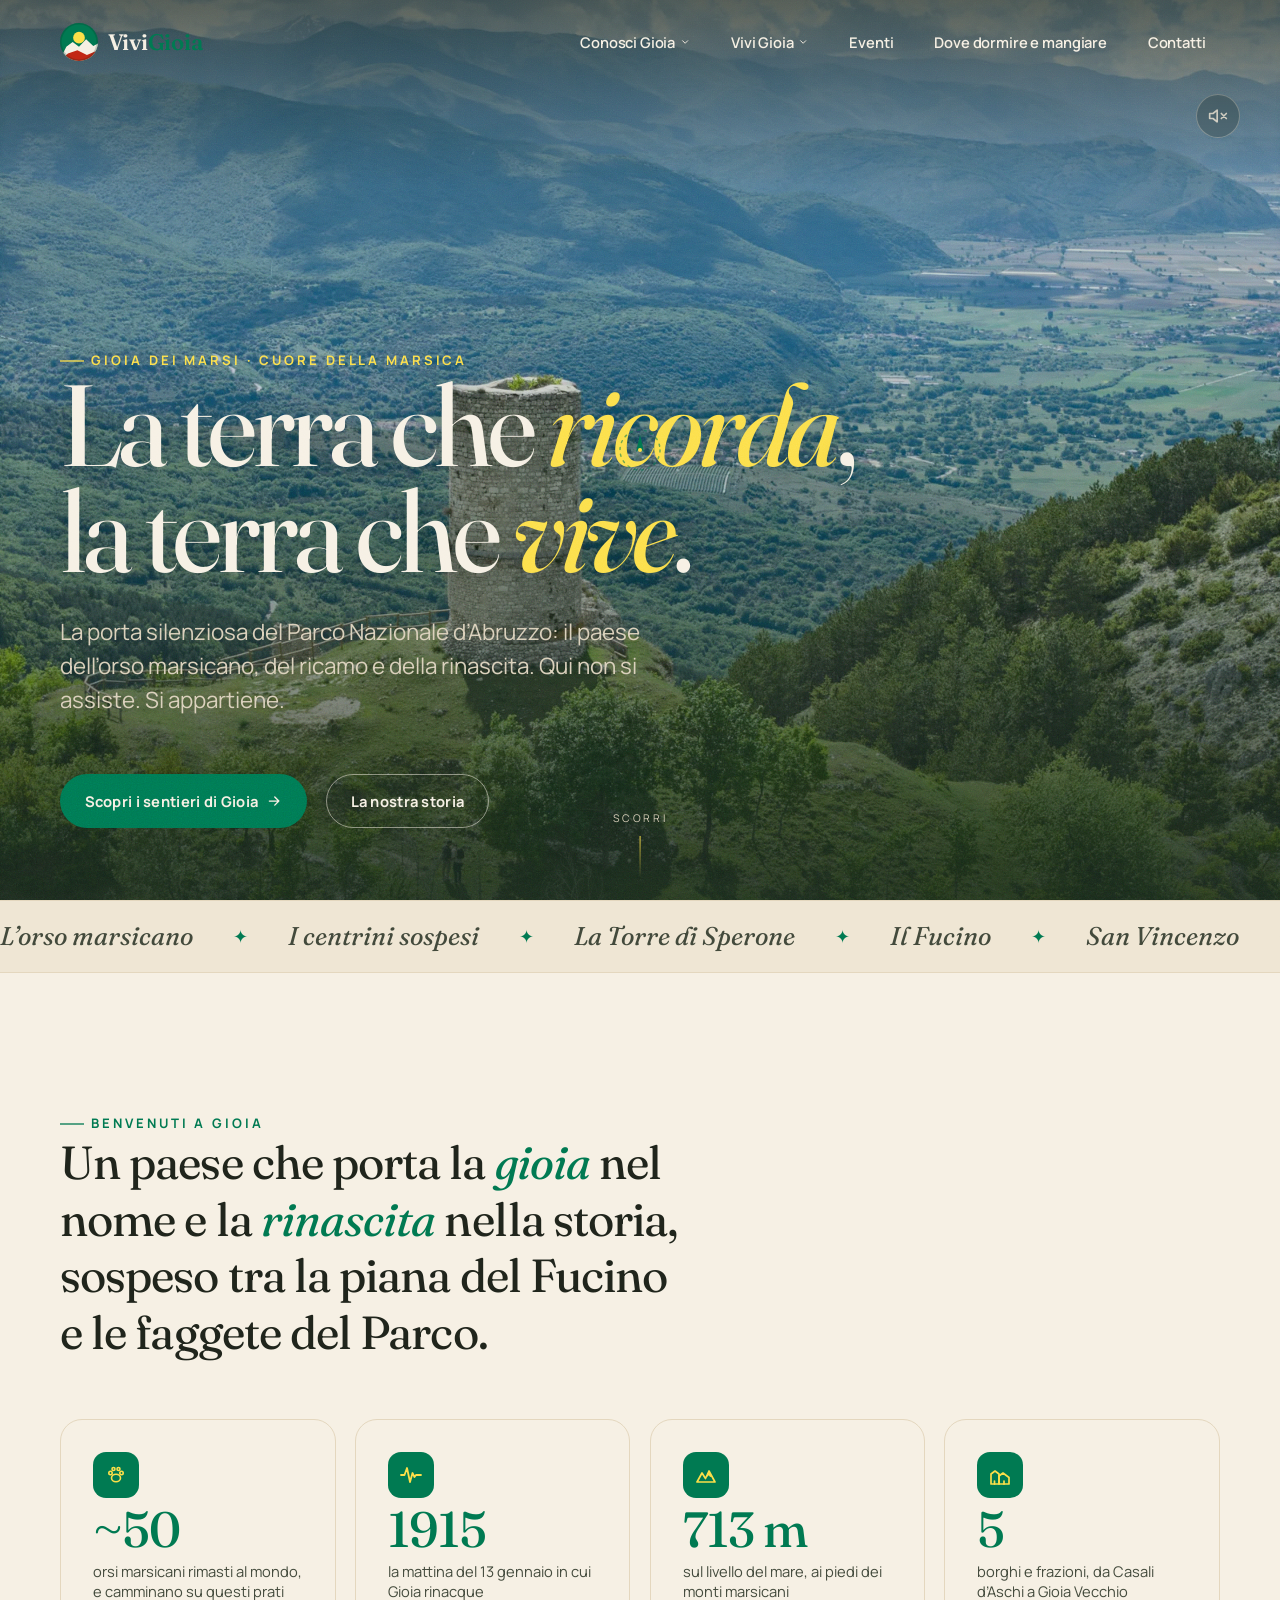
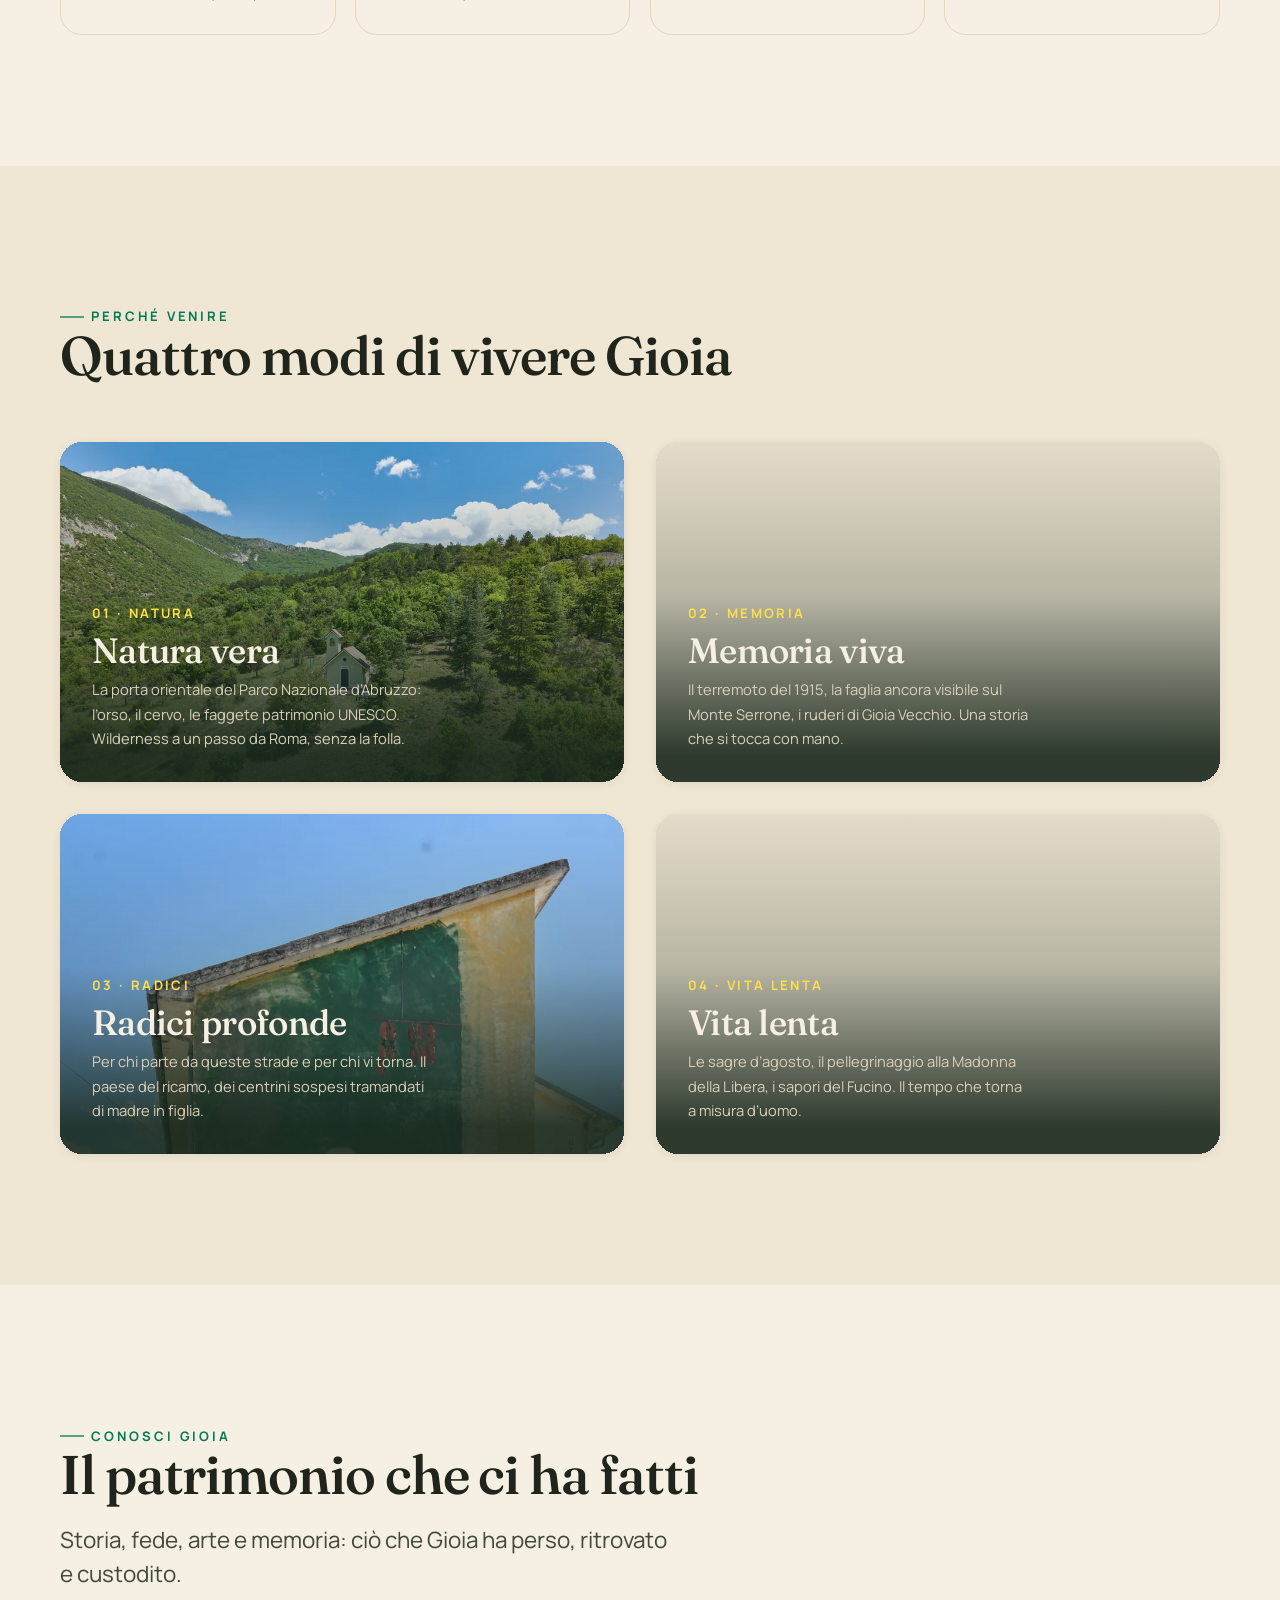
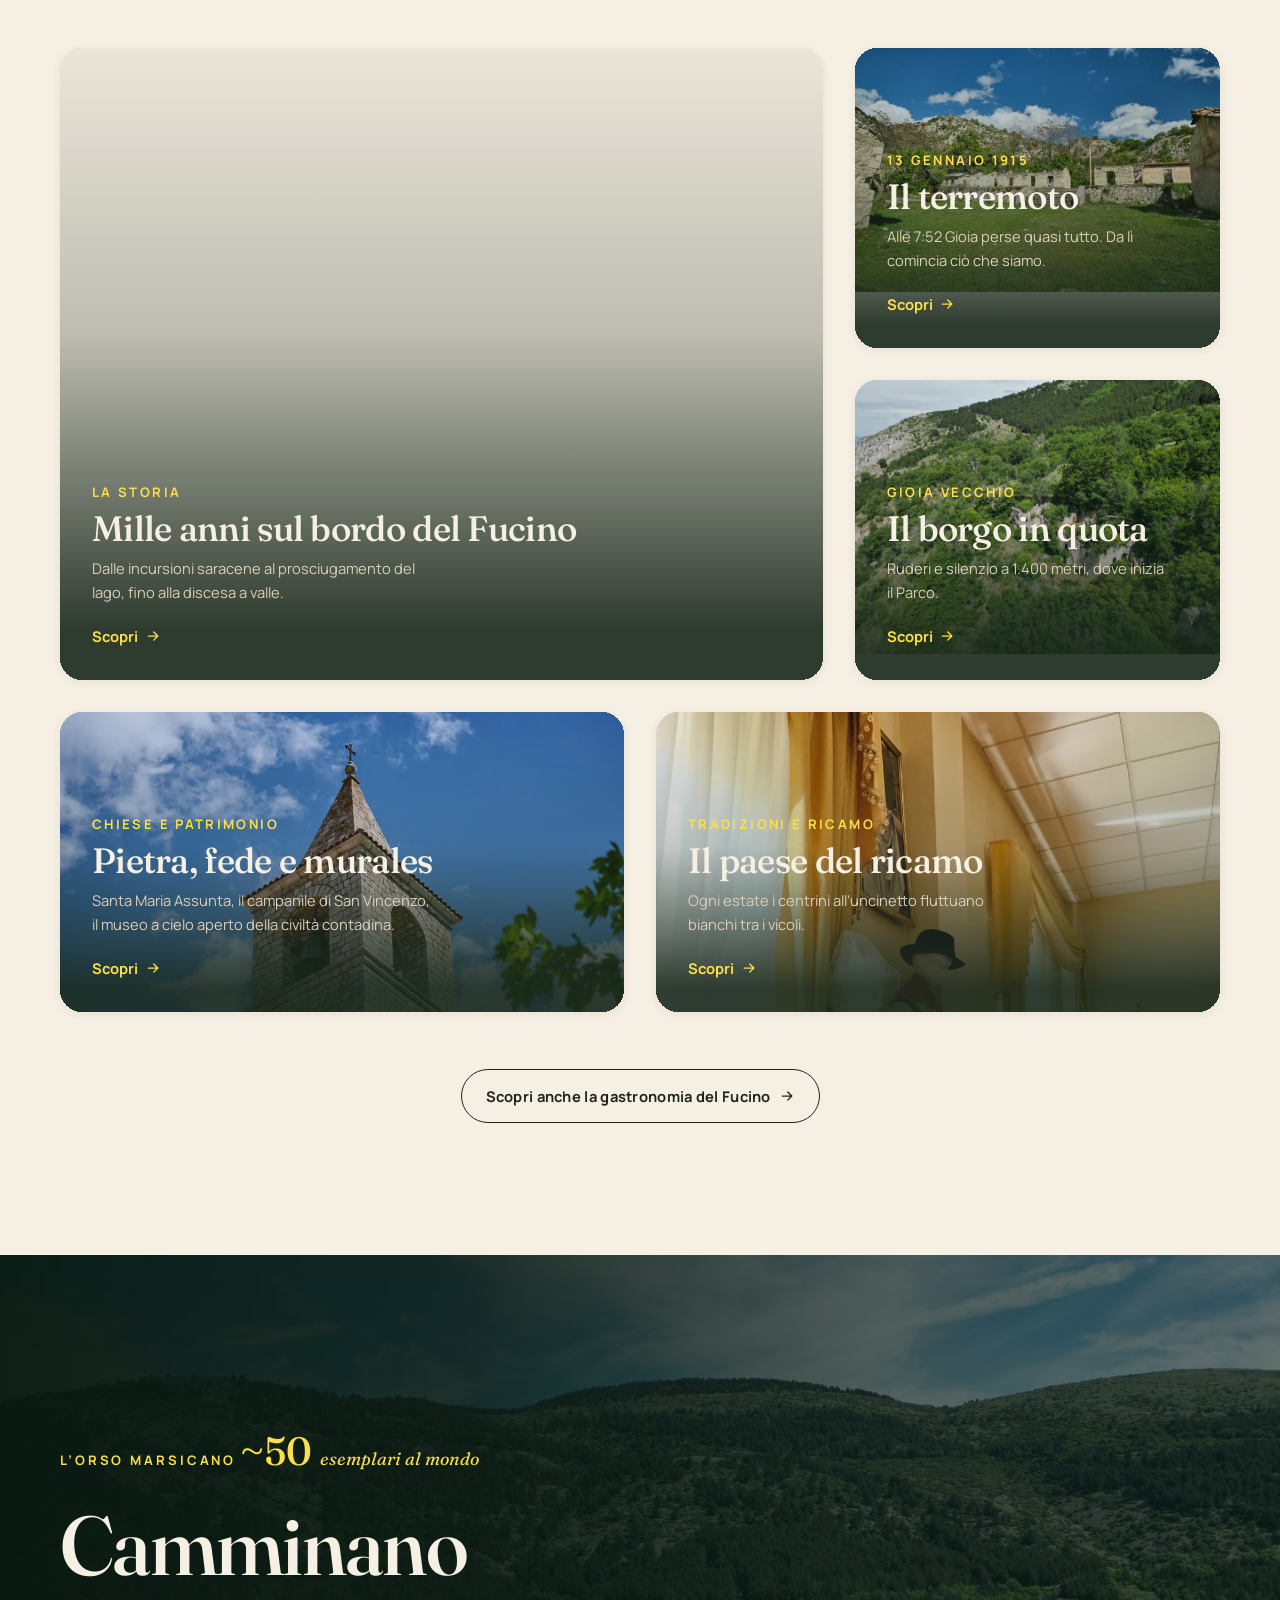
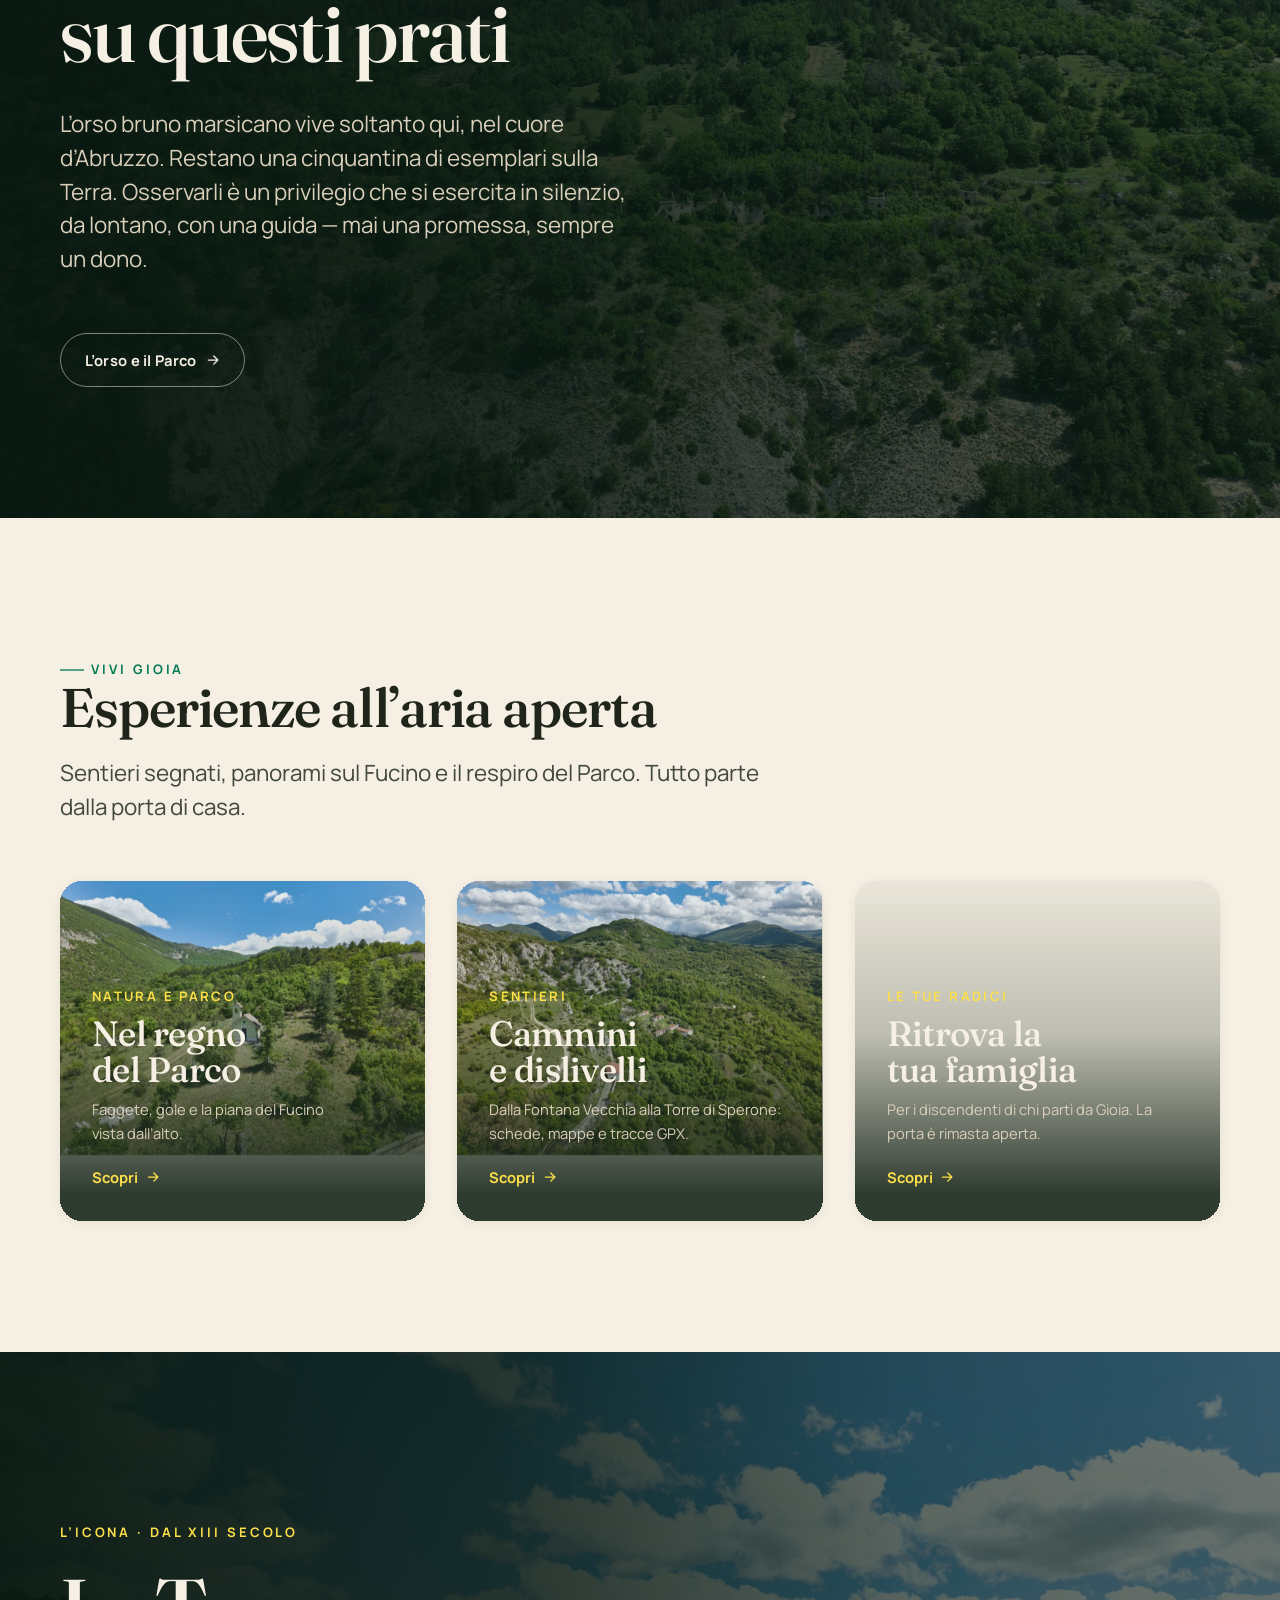
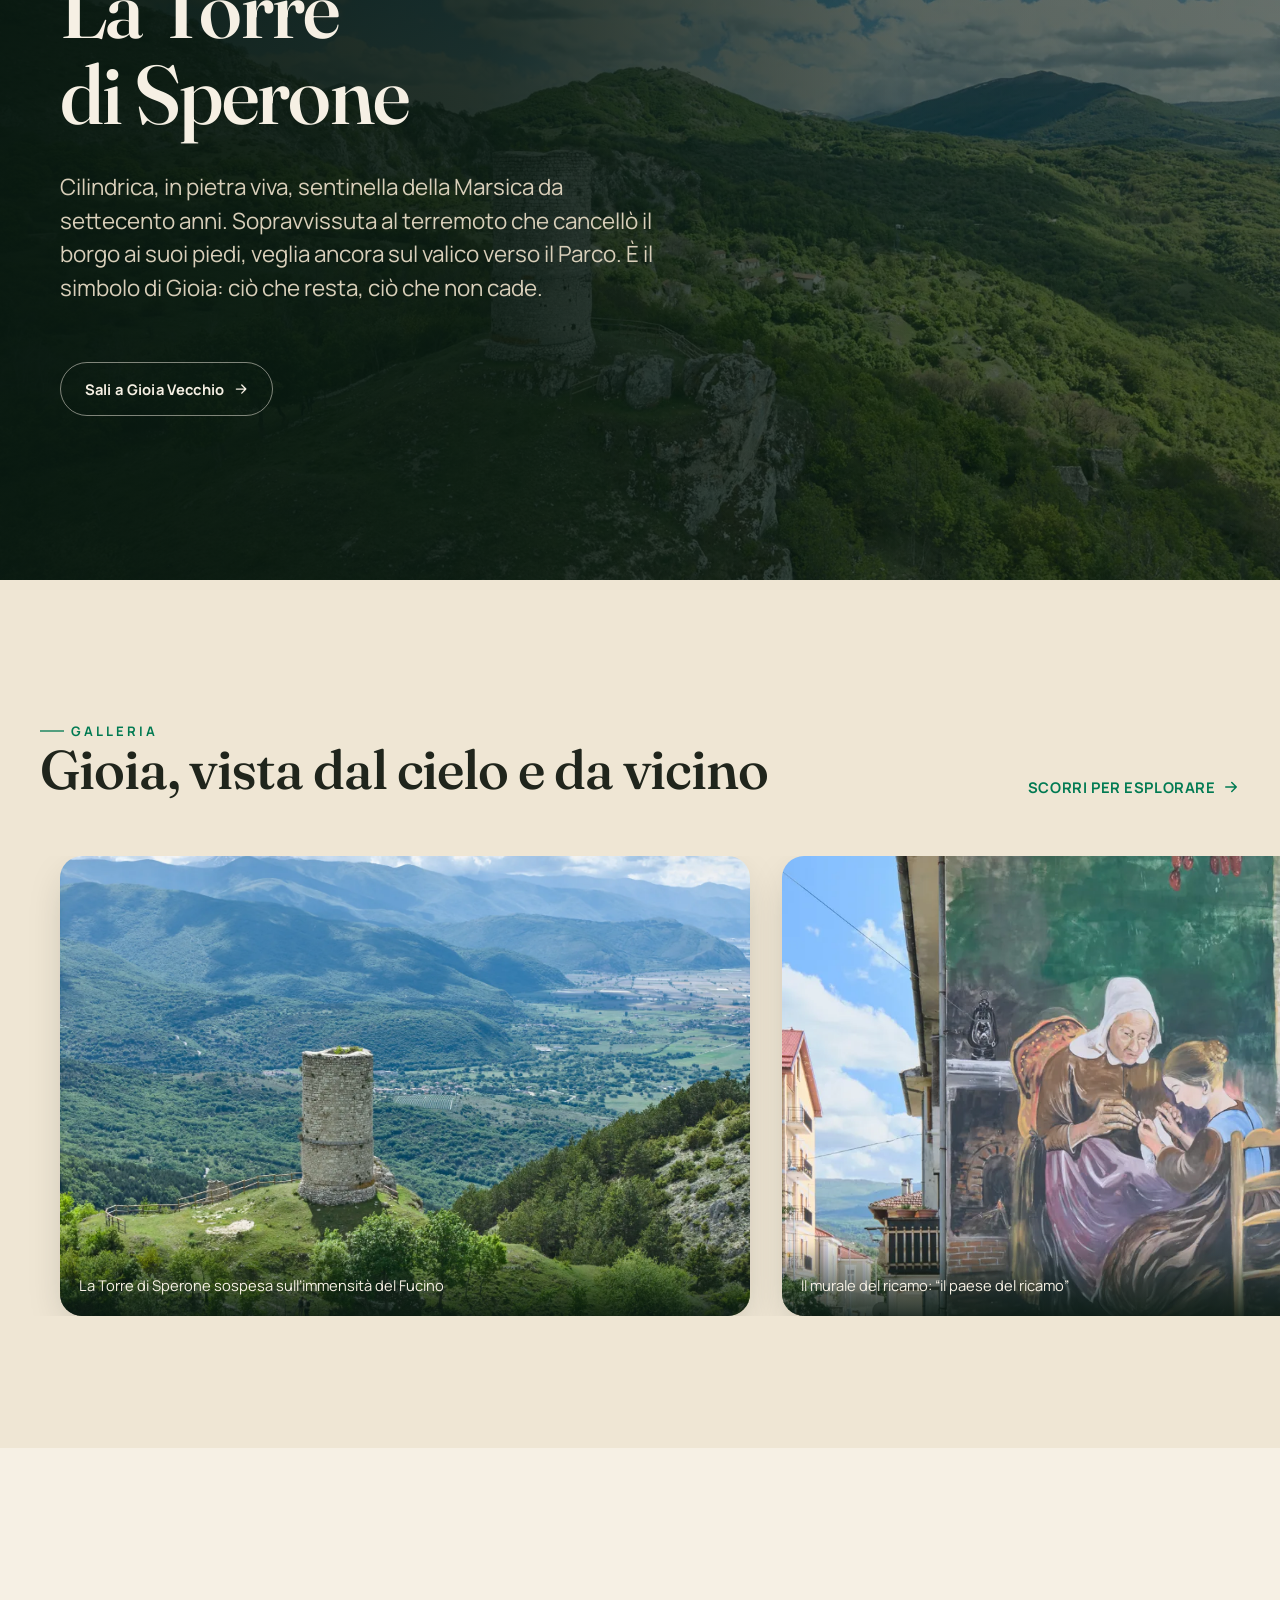
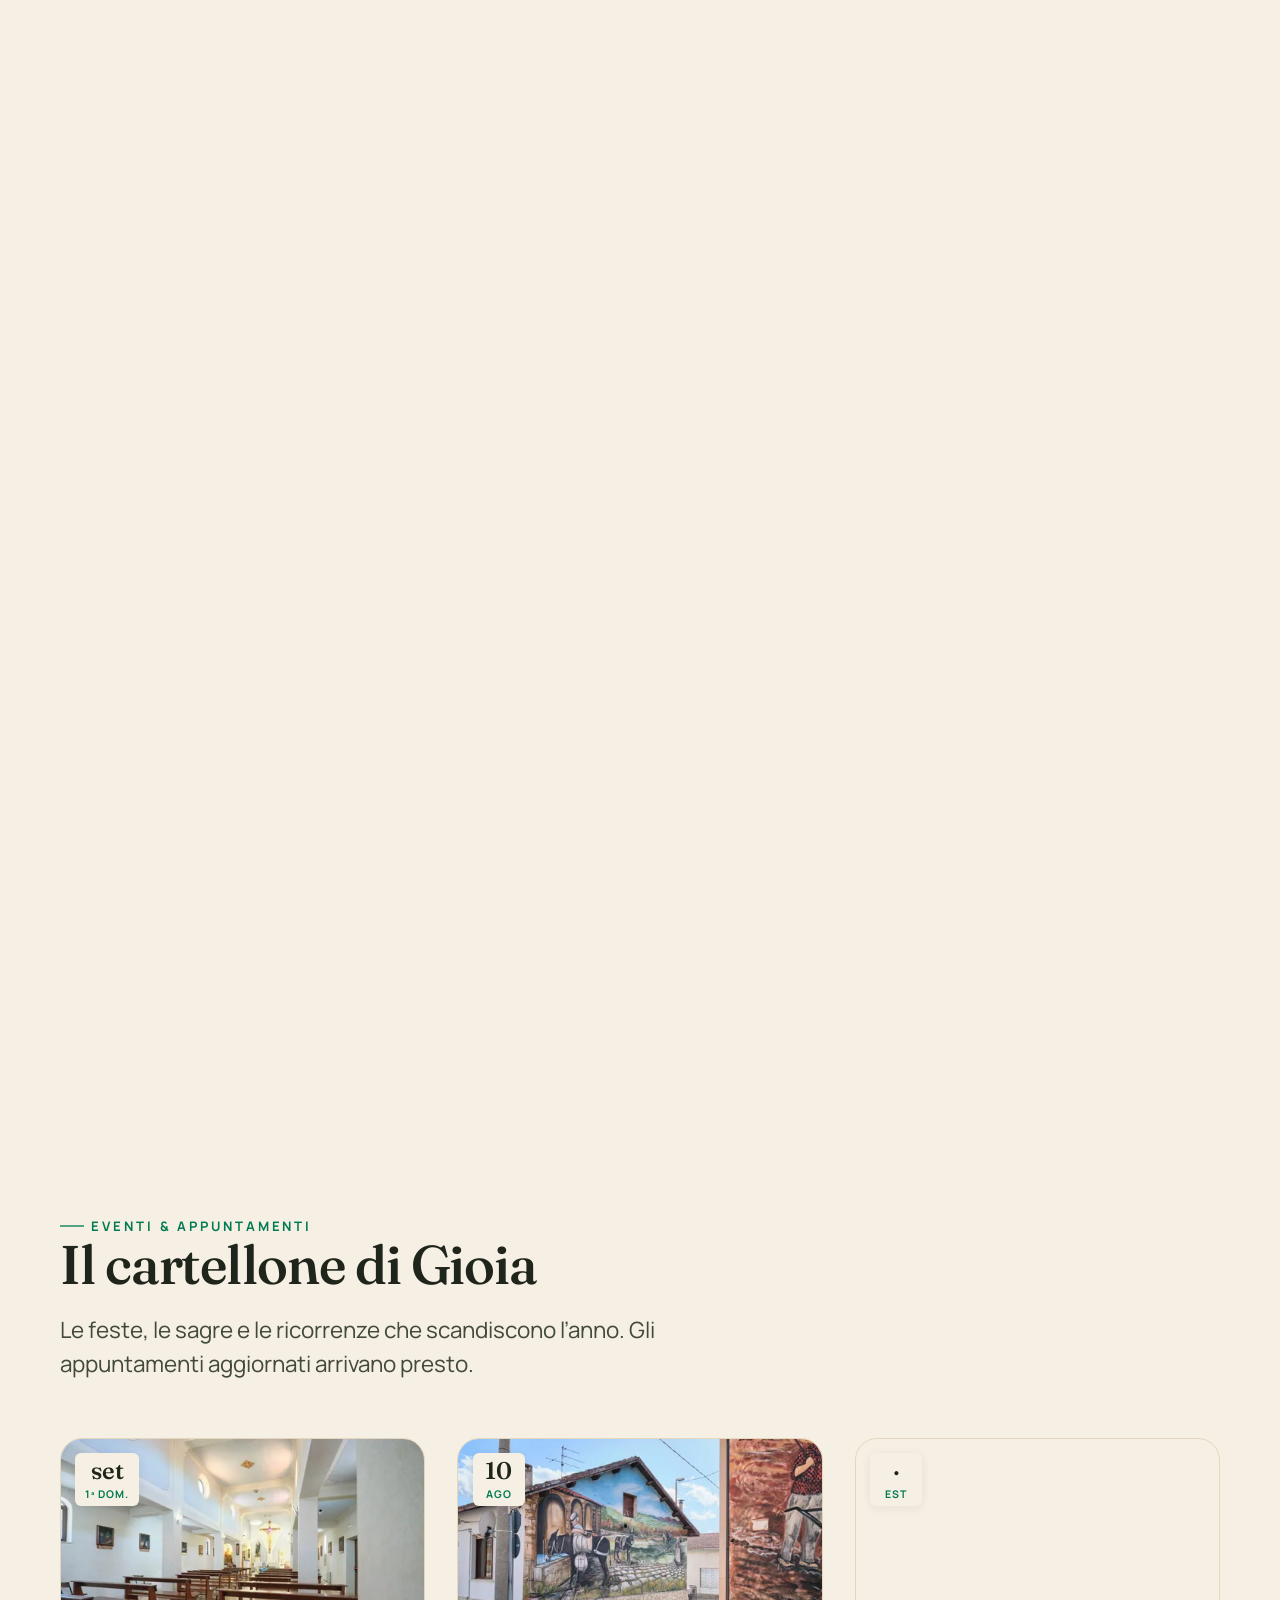
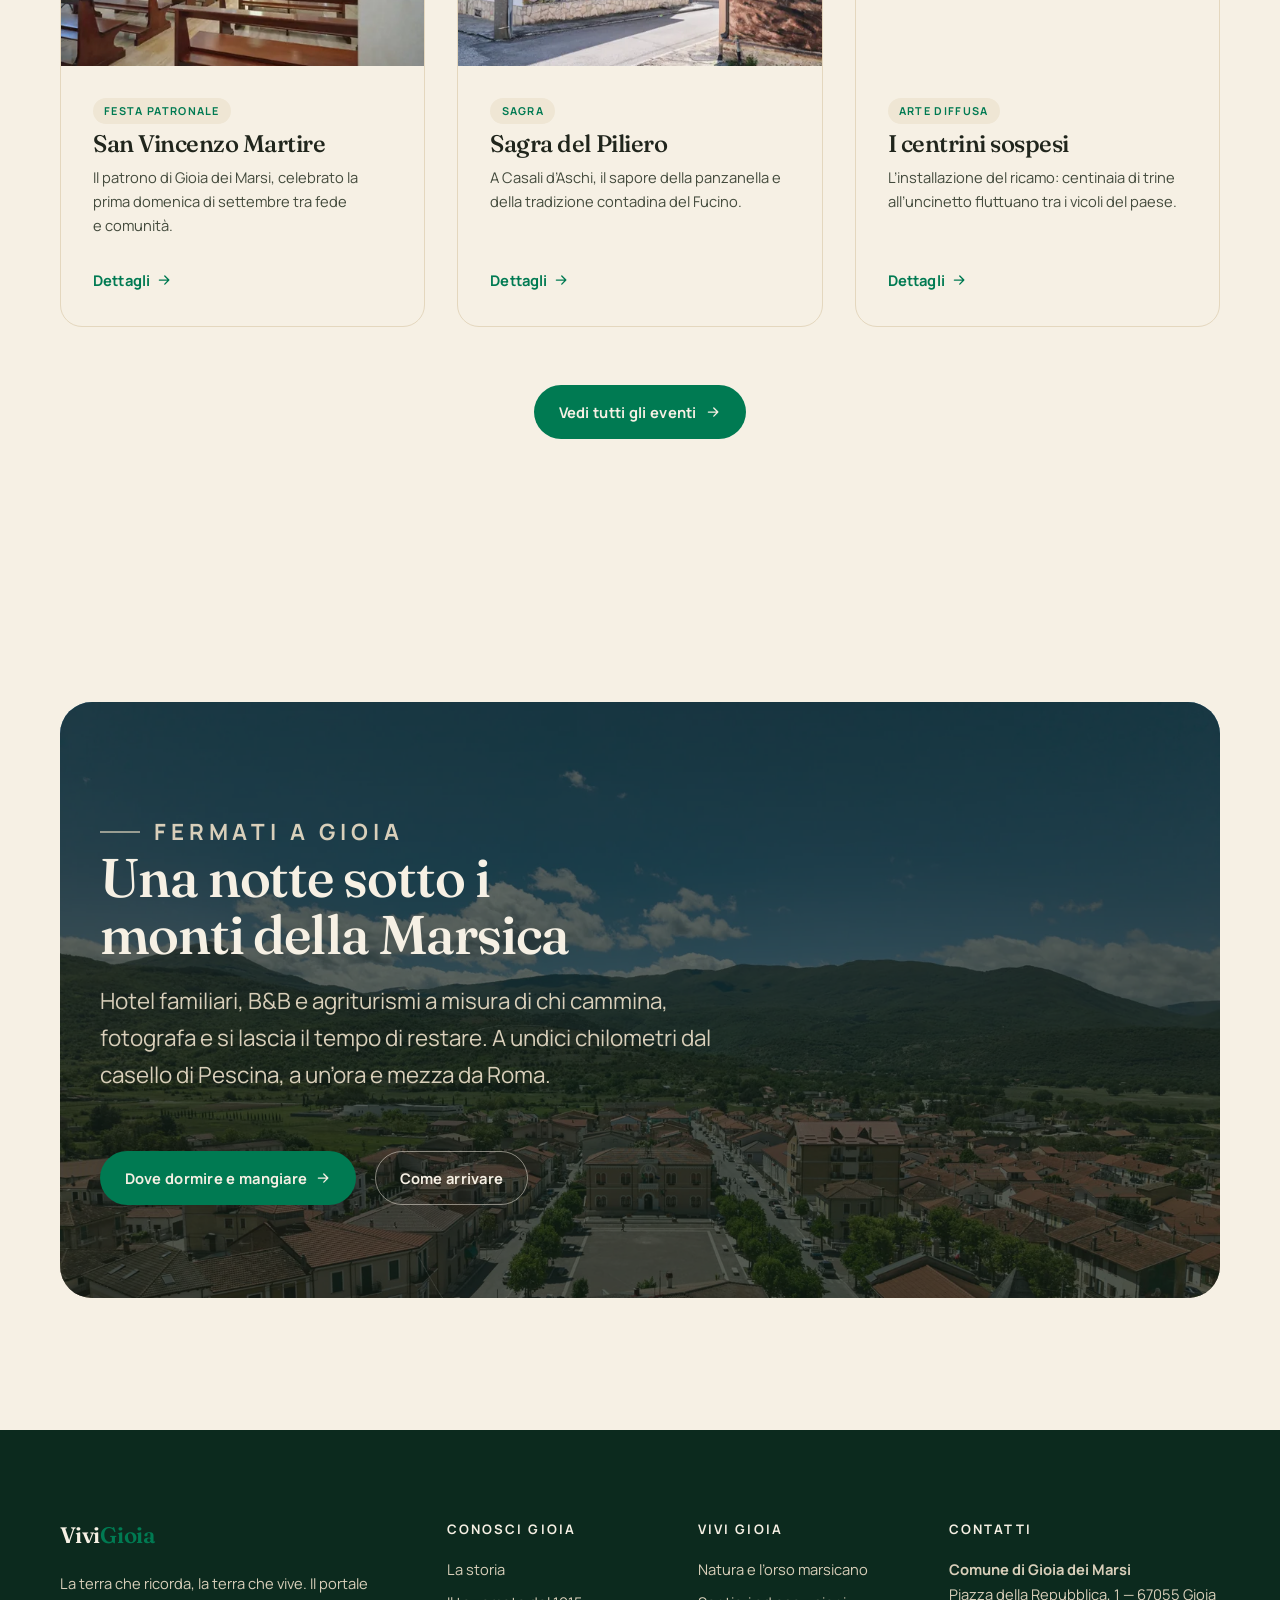
==== commit 81e11712: "Sentiero ridisegnato, Torre, orso che cammina, 3D in fondo - Torre di Sperone: overlay scuro a sinis" ====
--- a/index.html
+++ b/index.html
@@ -74,68 +74,73 @@
     <svg class="cursor__needle" viewBox="0 0 44 44"><path d="M22 7 L26 24 L22 20 L18 24 Z" fill="currentColor"/></svg>
     <span class="cursor__dot"></span>
   </div>
-  <aside class="trail-nav" data-trail aria-label="Percorso della pagina">
-    <div class="trail-nav__rail">
-      <div class="trail-nav__track"></div>
-      <div class="trail-nav__progress" data-trail-progress></div>
-      <div class="trail-nav__hiker" data-trail-hiker>
-        <svg viewBox="0 0 24 24" fill="none" stroke="currentColor" stroke-width="1.7" stroke-linecap="round" stroke-linejoin="round"><circle cx="13" cy="4.5" r="1.8"/><path d="M12 9l-3 4 2 2-1 5M12 9l3 1 2 3M9 13l-3 1M6 21l3-6"/></svg>
-      </div>
+  <aside class="trail-nav" data-trail aria-label="Il sentiero di Gioia">
+    <svg class="trail-nav__svg" viewBox="0 0 100 1000" preserveAspectRatio="none" aria-hidden="true">
+      <path class="trail-nav__bg" d="M68 8 C 30 105 96 205 54 312 C 20 410 92 520 58 632 C 30 742 88 828 56 928 L 62 994" fill="none" vector-effect="non-scaling-stroke"/>
+      <path class="trail-nav__fg" data-trail-path d="M68 8 C 30 105 96 205 54 312 C 20 410 92 520 58 632 C 30 742 88 828 56 928 L 62 994" fill="none" vector-effect="non-scaling-stroke"/>
+    </svg>
+    <div class="trail-nav__layer" data-trail-layer>
       <ul class="trail-nav__points">
-        <li class="wp" data-target="top">
+        <li class="wp" data-target="top" data-i="0">
           <a class="wp__link" href="#top">
-            <span class="wp__dot"><span class="wp__pin"><svg class="btn__icon" viewBox="0 0 24 24" fill="none" stroke="currentColor" stroke-width="2" stroke-linecap="round" stroke-linejoin="round" aria-hidden="true"><path d="M21 10c0 6-9 12-9 12s-9-6-9-12a9 9 0 0 1 18 0Z"/><circle cx="12" cy="10" r="3"/></svg></span></span>
-            <span class="wp__label"><b>01</b>Partenza</span>
+            <span class="wp__label"><b>01</b><span class="wp__name">Partenza</span></span>
+            <span class="wp__dot"><span class="wp__pin"><svg class="btn__icon" viewBox="0 0 24 24" fill="none" stroke="currentColor" stroke-width="2" stroke-linecap="round" stroke-linejoin="round" aria-hidden="true"><path d="M21 10c0 6-9 12-9 12s-9-6-9-12a9 9 0 0 1 18 0Z"/><circle cx="12" cy="10" r="3"/></svg></span></span>
+            <span class="wp__connector"></span>
           </a>
         </li>
-        <li class="wp" data-target="benvenuti">
-          <a class="wp__link" href="#benvenuti">
-            <span class="wp__dot"><span class="wp__pin"><svg class="btn__icon" viewBox="0 0 24 24" fill="none" stroke="currentColor" stroke-width="2" stroke-linecap="round" stroke-linejoin="round" aria-hidden="true"><path d="M21 10c0 6-9 12-9 12s-9-6-9-12a9 9 0 0 1 18 0Z"/><circle cx="12" cy="10" r="3"/></svg></span></span>
-            <span class="wp__label"><b>02</b>Il borgo</span>
+        <li class="wp" data-target="benvenuti" data-external="1" data-i="1">
+          <a class="wp__link" href="storia.html">
+            <span class="wp__label"><b>02</b><span class="wp__name">La storia</span></span>
+            <span class="wp__dot"><span class="wp__pin"><svg class="btn__icon" viewBox="0 0 24 24" fill="none" stroke="currentColor" stroke-width="2" stroke-linecap="round" stroke-linejoin="round" aria-hidden="true"><path d="M21 10c0 6-9 12-9 12s-9-6-9-12a9 9 0 0 1 18 0Z"/><circle cx="12" cy="10" r="3"/></svg></span></span>
+            <span class="wp__connector"></span>
           </a>
         </li>
-        <li class="wp" data-target="conosci">
-          <a class="wp__link" href="#conosci">
-            <span class="wp__dot"><span class="wp__pin"><svg class="btn__icon" viewBox="0 0 24 24" fill="none" stroke="currentColor" stroke-width="2" stroke-linecap="round" stroke-linejoin="round" aria-hidden="true"><path d="M21 10c0 6-9 12-9 12s-9-6-9-12a9 9 0 0 1 18 0Z"/><circle cx="12" cy="10" r="3"/></svg></span></span>
-            <span class="wp__label"><b>03</b>Conosci</span>
+        <li class="wp" data-target="conosci" data-external="1" data-i="2">
+          <a class="wp__link" href="patrimonio.html">
+            <span class="wp__label"><b>03</b><span class="wp__name">Chiese e arte</span></span>
+            <span class="wp__dot"><span class="wp__pin"><svg class="btn__icon" viewBox="0 0 24 24" fill="none" stroke="currentColor" stroke-width="2" stroke-linecap="round" stroke-linejoin="round" aria-hidden="true"><path d="M21 10c0 6-9 12-9 12s-9-6-9-12a9 9 0 0 1 18 0Z"/><circle cx="12" cy="10" r="3"/></svg></span></span>
+            <span class="wp__connector"></span>
           </a>
         </li>
-        <li class="wp" data-target="orso-sec">
-          <a class="wp__link" href="#orso-sec">
-            <span class="wp__dot"><span class="wp__pin"><svg class="btn__icon" viewBox="0 0 24 24" fill="none" stroke="currentColor" stroke-width="2" stroke-linecap="round" stroke-linejoin="round" aria-hidden="true"><path d="M21 10c0 6-9 12-9 12s-9-6-9-12a9 9 0 0 1 18 0Z"/><circle cx="12" cy="10" r="3"/></svg></span></span>
-            <span class="wp__label"><b>04</b>L’orso</span>
+        <li class="wp" data-target="orso-sec" data-external="1" data-i="3">
+          <a class="wp__link" href="natura.html">
+            <span class="wp__label"><b>04</b><span class="wp__name">L’orso</span></span>
+            <span class="wp__dot"><span class="wp__pin"><svg class="btn__icon" viewBox="0 0 24 24" fill="none" stroke="currentColor" stroke-width="2" stroke-linecap="round" stroke-linejoin="round" aria-hidden="true"><path d="M21 10c0 6-9 12-9 12s-9-6-9-12a9 9 0 0 1 18 0Z"/><circle cx="12" cy="10" r="3"/></svg></span></span>
+            <span class="wp__connector"></span>
           </a>
         </li>
-        <li class="wp" data-target="vivi">
-          <a class="wp__link" href="#vivi">
-            <span class="wp__dot"><span class="wp__pin"><svg class="btn__icon" viewBox="0 0 24 24" fill="none" stroke="currentColor" stroke-width="2" stroke-linecap="round" stroke-linejoin="round" aria-hidden="true"><path d="M21 10c0 6-9 12-9 12s-9-6-9-12a9 9 0 0 1 18 0Z"/><circle cx="12" cy="10" r="3"/></svg></span></span>
-            <span class="wp__label"><b>05</b>Esperienze</span>
+        <li class="wp" data-target="vivi" data-external="1" data-i="4">
+          <a class="wp__link" href="sentieri.html">
+            <span class="wp__label"><b>05</b><span class="wp__name">I sentieri</span></span>
+            <span class="wp__dot"><span class="wp__pin"><svg class="btn__icon" viewBox="0 0 24 24" fill="none" stroke="currentColor" stroke-width="2" stroke-linecap="round" stroke-linejoin="round" aria-hidden="true"><path d="M21 10c0 6-9 12-9 12s-9-6-9-12a9 9 0 0 1 18 0Z"/><circle cx="12" cy="10" r="3"/></svg></span></span>
+            <span class="wp__connector"></span>
           </a>
         </li>
-        <li class="wp" data-target="galleria">
+        <li class="wp" data-target="galleria" data-i="5">
           <a class="wp__link" href="#galleria">
-            <span class="wp__dot"><span class="wp__pin"><svg class="btn__icon" viewBox="0 0 24 24" fill="none" stroke="currentColor" stroke-width="2" stroke-linecap="round" stroke-linejoin="round" aria-hidden="true"><path d="M21 10c0 6-9 12-9 12s-9-6-9-12a9 9 0 0 1 18 0Z"/><circle cx="12" cy="10" r="3"/></svg></span></span>
-            <span class="wp__label"><b>06</b>Galleria</span>
+            <span class="wp__label"><b>06</b><span class="wp__name">Galleria</span></span>
+            <span class="wp__dot"><span class="wp__pin"><svg class="btn__icon" viewBox="0 0 24 24" fill="none" stroke="currentColor" stroke-width="2" stroke-linecap="round" stroke-linejoin="round" aria-hidden="true"><path d="M21 10c0 6-9 12-9 12s-9-6-9-12a9 9 0 0 1 18 0Z"/><circle cx="12" cy="10" r="3"/></svg></span></span>
+            <span class="wp__connector"></span>
           </a>
         </li>
-        <li class="wp" data-target="eventi">
-          <a class="wp__link" href="#eventi">
-            <span class="wp__dot"><span class="wp__pin"><svg class="btn__icon" viewBox="0 0 24 24" fill="none" stroke="currentColor" stroke-width="2" stroke-linecap="round" stroke-linejoin="round" aria-hidden="true"><path d="M21 10c0 6-9 12-9 12s-9-6-9-12a9 9 0 0 1 18 0Z"/><circle cx="12" cy="10" r="3"/></svg></span></span>
-            <span class="wp__label"><b>07</b>Eventi</span>
+        <li class="wp" data-target="eventi" data-external="1" data-i="6">
+          <a class="wp__link" href="eventi.html">
+            <span class="wp__label"><b>07</b><span class="wp__name">Eventi</span></span>
+            <span class="wp__dot"><span class="wp__pin"><svg class="btn__icon" viewBox="0 0 24 24" fill="none" stroke="currentColor" stroke-width="2" stroke-linecap="round" stroke-linejoin="round" aria-hidden="true"><path d="M21 10c0 6-9 12-9 12s-9-6-9-12a9 9 0 0 1 18 0Z"/><circle cx="12" cy="10" r="3"/></svg></span></span>
+            <span class="wp__connector"></span>
           </a>
         </li>
-        <li class="wp" data-target="contatti" data-external="1">
+        <li class="wp" data-target="contatti" data-external="1" data-i="7">
           <a class="wp__link" href="contatti.html">
-            <span class="wp__dot"><span class="wp__pin"><svg class="btn__icon" viewBox="0 0 24 24" fill="none" stroke="currentColor" stroke-width="2" stroke-linecap="round" stroke-linejoin="round" aria-hidden="true"><path d="M21 10c0 6-9 12-9 12s-9-6-9-12a9 9 0 0 1 18 0Z"/><circle cx="12" cy="10" r="3"/></svg></span></span>
-            <span class="wp__label"><b>08</b>Contatti</span>
+            <span class="wp__label"><b>08</b><span class="wp__name">Contatti</span></span>
+            <span class="wp__dot"><span class="wp__pin"><svg class="btn__icon" viewBox="0 0 24 24" fill="none" stroke="currentColor" stroke-width="2" stroke-linecap="round" stroke-linejoin="round" aria-hidden="true"><path d="M21 10c0 6-9 12-9 12s-9-6-9-12a9 9 0 0 1 18 0Z"/><circle cx="12" cy="10" r="3"/></svg></span></span>
+            <span class="wp__connector"></span>
           </a>
         </li></ul>
+      <div class="trail-nav__paws" data-trail-paws></div>
+      <div class="trail-nav__hiker" data-trail-hiker><svg viewBox="0 0 24 24" fill="none" stroke="currentColor" stroke-width="1.7" stroke-linecap="round" stroke-linejoin="round"><circle cx="13" cy="4.5" r="1.8"/><path d="M12 9l-3 4 2 2-1 5M12 9l3 1 2 3M9 13l-3 1M6 21l3-6"/></svg></div>
       <div class="trail-nav__detour" data-trail-detour hidden>
-        <svg class="trail-nav__detour-path" viewBox="0 0 120 80" preserveAspectRatio="none"><path d="M6 6 C 50 6, 60 40, 110 64" fill="none" stroke="currentColor" stroke-width="2.5" stroke-dasharray="4 6" stroke-linecap="round"/></svg>
-        <a class="trail-nav__detour-pin" href="contatti.html">
-          <span><svg class="btn__icon" viewBox="0 0 24 24" fill="none" stroke="currentColor" stroke-width="2" stroke-linecap="round" stroke-linejoin="round" aria-hidden="true"><path d="M21 10c0 6-9 12-9 12s-9-6-9-12a9 9 0 0 1 18 0Z"/><circle cx="12" cy="10" r="3"/></svg></span>
-          <em>Perso? Scrivici</em>
-        </a>
+        <a class="trail-nav__detour-pin" href="contatti.html"><span><svg class="btn__icon" viewBox="0 0 24 24" fill="none" stroke="currentColor" stroke-width="2" stroke-linecap="round" stroke-linejoin="round" aria-hidden="true"><path d="M21 10c0 6-9 12-9 12s-9-6-9-12a9 9 0 0 1 18 0Z"/><circle cx="12" cy="10" r="3"/></svg></span><em>Ti sei perso? Scrivici</em></a>
       </div>
     </div>
   </aside>
@@ -394,7 +399,7 @@
     </section>
 
     <!-- SPOTLIGHT TORRE / MEMORIA -->
-    <section class="spotlight" id="torre-sec" aria-labelledby="torre-t">
+    <section class="spotlight spotlight--right" id="torre-sec" aria-labelledby="torre-t">
       <div class="spotlight__media"><picture>
   <source type="image/webp" srcset="assets/img/gioiadrone-14-480.webp 480w, assets/img/gioiadrone-14-960.webp 960w, assets/img/gioiadrone-14-1600.webp 1600w" sizes="100vw">
   <img src="assets/img/gioiadrone-14-1600.jpg" width="8192" height="6144" alt="La Torre medievale di Sperone sullo sperone roccioso sotto un cielo di nuvole" loading="lazy" decoding="async" data-lqip style="background-image:url([data-uri]);background-size:cover;background-position:center">
--- a/assets/css/main.css
+++ b/assets/css/main.css
@@ -710,7 +710,7 @@
 }
 .spotlight--right::after {
   background:
-    linear-gradient(to left, rgba(8,24,16,0.95) 0%, rgba(8,24,16,0.8) 38%, rgba(8,24,16,0.45) 70%, rgba(8,24,16,0.35) 100%),
+    linear-gradient(to right, rgba(8,24,16,0.95) 0%, rgba(8,24,16,0.8) 38%, rgba(8,24,16,0.45) 70%, rgba(8,24,16,0.35) 100%),
     linear-gradient(rgba(8,24,16,0.35), rgba(8,24,16,0.45));
 }
 .spotlight__inner {
@@ -719,7 +719,7 @@
   display: flex;
 }
 .spotlight__box { max-width: 38rem; }
-.spotlight--right .spotlight__inner { justify-content: flex-end; }
+.spotlight--right .spotlight__inner { justify-content: flex-start; }
 .spotlight__title { color: var(--on-dark); font-size: var(--fs-h1); margin-top: var(--space-s); }
 .spotlight__text { margin-top: var(--space-m); color: var(--on-dark-soft); font-size: var(--fs-lead); line-height: 1.5; }
 .spotlight__actions { margin-top: var(--space-l); display: flex; flex-wrap: wrap; gap: var(--space-s); }
@@ -1031,6 +1031,53 @@
 .map-embed { border-radius: var(--r-l); overflow: hidden; border: 1px solid var(--paper-3); aspect-ratio: 16/10; background: var(--paper-2); }
 .map-embed iframe { width: 100%; height: 100%; border: 0; display: block; }
 
+/* ---------- Mappa 3D giocabile ---------- */
+.map3d {
+  position: relative;
+  aspect-ratio: 16 / 10; max-height: 72vh;
+  border-radius: var(--r-xl); overflow: hidden;
+  background: linear-gradient(160deg, #b9d2df, #dfe9cf);
+  box-shadow: var(--shadow-l);
+  touch-action: none;
+}
+.map3d__canvas { position: absolute; inset: 0; width: 100%; height: 100%; display: block; }
+.map3d__menu {
+  position: absolute; top: 1rem; left: 1rem; z-index: 2;
+  background: rgba(246, 240, 228, 0.92); backdrop-filter: blur(8px);
+  border-radius: var(--r-m); padding: 0.8rem 0.9rem; max-width: 220px; box-shadow: var(--shadow-m);
+}
+.map3d__menu-title { display: flex; align-items: center; justify-content: space-between; gap: 0.5rem; width: 100%; font-family: var(--font-display); font-size: 1.05rem; margin-bottom: 0.5rem; color: var(--ink); text-align: left; }
+.map3d__chev { transition: transform 0.25s var(--ease); font-size: 0.9rem; color: var(--forest); }
+.map3d__menu.is-collapsed .map3d__chev { transform: rotate(-90deg); }
+.map3d__menu.is-collapsed .map3d__menu-title { margin-bottom: 0; }
+.map3d__menu ul { display: flex; flex-direction: column; gap: 0.2rem; }
+.map3d__menu.is-collapsed ul { display: none; }
+.map3d__goto { display: block; width: 100%; text-align: left; font-size: var(--fs-small); font-weight: 600; color: var(--ink); padding: 0.45rem 0.6rem; border-radius: var(--r-s); transition: background 0.2s, color 0.2s; }
+.map3d__goto:hover, .map3d__goto[aria-current] { background: var(--forest); color: var(--paper); }
+.map3d__pad { position: absolute; right: 1rem; bottom: 1rem; z-index: 2; display: grid; grid-template-columns: repeat(3, 42px); grid-template-rows: repeat(2, 42px); gap: 0.35rem; }
+.map3d__btn { background: rgba(246, 240, 228, 0.92); border-radius: var(--r-s); font-size: 1.05rem; color: var(--forest); box-shadow: var(--shadow-s); display: flex; align-items: center; justify-content: center; user-select: none; -webkit-user-select: none; touch-action: none; }
+.map3d__btn:active { background: var(--forest); color: var(--paper); transform: scale(0.94); }
+.map3d__btn--up { grid-column: 2; grid-row: 1; }
+.map3d__btn--left { grid-column: 1; grid-row: 2; }
+.map3d__btn--down { grid-column: 2; grid-row: 2; }
+.map3d__btn--right { grid-column: 3; grid-row: 2; }
+.map3d__info { position: absolute; left: 1rem; bottom: 1rem; z-index: 3; max-width: 330px; background: rgba(12, 42, 30, 0.94); color: var(--paper); padding: 1rem 1.1rem; border-radius: var(--r-m); box-shadow: var(--shadow-m); }
+.map3d__info[hidden] { display: none; }
+.map3d__info h3 { color: var(--paper); font-size: var(--fs-h4); }
+.map3d__info p { font-size: var(--fs-small); color: var(--on-dark-soft); margin-top: 0.3rem; }
+.map3d__info-close { position: absolute; top: 0.3rem; right: 0.55rem; font-size: 1.5rem; line-height: 1; color: var(--on-dark-soft); }
+.map3d__hint { position: absolute; top: 1rem; right: 1rem; z-index: 2; font-size: 0.68rem; text-transform: uppercase; letter-spacing: 0.07em; color: rgba(12, 42, 30, 0.72); background: rgba(246, 240, 228, 0.82); padding: 0.35rem 0.65rem; border-radius: 100px; }
+.map3d__fallback { position: absolute; inset: 0; z-index: 4; display: flex; align-items: center; justify-content: center; text-align: center; padding: 2rem; background: var(--paper-2); color: var(--ink-soft); }
+.map3d__fallback[hidden] { display: none; }
+@media (max-width: 720px) {
+  .map3d { aspect-ratio: 4 / 5; max-height: 78vh; }
+  .map3d__menu { max-width: 44vw; padding: 0.6rem; }
+  .map3d__menu-title { font-size: 0.95rem; }
+  .map3d__hint { display: none; }
+  .map3d__info { max-width: calc(100% - 2rem); right: 1rem; }
+  .map3d__pad { grid-template-columns: repeat(3, 38px); grid-template-rows: repeat(2, 38px); }
+}
+
 /* ---------- Form ---------- */
 .form-stack { display: grid; gap: var(--space-s); }
 .field { display: grid; gap: 0.35rem; }
@@ -1084,6 +1131,20 @@
 @media (prefers-reduced-motion: reduce) { .bear-silhouette { animation: none; } }
 @media (max-width: 720px) { .bear-silhouette { width: 88px; right: 3%; bottom: 5%; } .paws { gap: 1rem; } }
 
+/* ---------- Orso che cammina (fondo pagina natura) ---------- */
+.bearwalk { position: fixed; left: 0; right: 0; bottom: 0; height: 92px; z-index: 35; pointer-events: none; overflow: hidden; }
+.bearwalk__paws { position: absolute; inset: 0; }
+.bearwalk__paw { position: absolute; bottom: 16px; width: 15px; height: 15px; margin-left: -7px; color: var(--forest); opacity: 0; transform: translateY(7px) scale(0.6); transition: opacity 0.45s, transform 0.45s var(--ease); }
+.bearwalk__paw.on { opacity: 0.45; transform: translateY(0) scale(1); }
+.bearwalk__paw:nth-child(even) { bottom: 26px; }
+.bearwalk__paw svg { width: 100%; height: 100%; }
+.bearwalk__bear { position: absolute; bottom: 8px; left: 0; width: clamp(58px, 8vw, 88px); color: var(--forest-deep); filter: drop-shadow(0 5px 6px rgba(0,0,0,0.18)); will-change: transform; }
+.bearwalk__bear svg { width: 100%; height: auto; display: block; }
+.bearwalk__leg { transform-box: fill-box; transform-origin: top center; animation: bearStep 0.5s var(--ease) infinite alternate; }
+.bearwalk__leg--b { animation-delay: -0.25s; }
+@keyframes bearStep { from { transform: rotate(-12deg); } to { transform: rotate(12deg); } }
+@media (prefers-reduced-motion: reduce) { .bearwalk { display: none; } }
+
 /* ---------- Cursore custom (bussola da trekking) ---------- */
 .cursor { position: fixed; top: 0; left: 0; width: 44px; height: 44px; margin: -22px 0 0 -22px; z-index: 9000; pointer-events: none; opacity: 0; transition: opacity 0.35s; will-change: transform; }
 body.has-cursor .cursor { opacity: 1; }
@@ -1096,33 +1157,44 @@
 .cursor__dot { position: absolute; left: 50%; top: 50%; width: 4px; height: 4px; margin: -2px; border-radius: 50%; background: var(--ochre); }
 @keyframes cursorSpin { to { transform: rotate(360deg) scale(1.35); } }
 
-/* ---------- Indice-sentiero laterale ---------- */
-.trail-nav { position: fixed; left: 0; top: 0; bottom: 0; width: 80px; z-index: 60; display: none; pointer-events: none; }
-.trail-nav__rail { position: absolute; left: 22px; top: 130px; bottom: 90px; width: 2px; }
-.trail-nav__track { position: absolute; inset: 0; width: 2px; background: repeating-linear-gradient(var(--paper-3) 0 6px, transparent 6px 13px); border-radius: 2px; }
-.trail-nav__progress { position: absolute; top: 0; left: 0; width: 2px; height: 0; background: linear-gradient(var(--forest), var(--ochre)); border-radius: 2px; transition: height 0.18s linear; }
-.trail-nav__hiker { position: absolute; left: 1px; top: 0; width: 30px; height: 30px; margin: -15px 0 0 -15px; border-radius: 50%; background: var(--forest); color: var(--paper); display: flex; align-items: center; justify-content: center; box-shadow: var(--shadow-s); transition: top 0.18s linear; z-index: 4; }
-.trail-nav__hiker svg { width: 16px; height: 16px; }
+/* ---------- Indice-sentiero laterale curvo (destra) ---------- */
+.trail-nav { position: fixed; right: 0; top: 0; bottom: 0; width: 190px; z-index: 60; display: none; pointer-events: none; }
+.trail-nav__svg { position: absolute; inset: 78px 26px 84px 0; width: calc(100% - 26px); height: calc(100% - 162px); overflow: visible; }
+.trail-nav__bg { stroke: var(--paper-3); stroke-width: 2; stroke-dasharray: 1 7; stroke-linecap: round; }
+.trail-nav__fg { stroke: var(--forest); stroke-width: 2.5; stroke-linecap: round; transition: stroke-dashoffset 0.15s linear; }
+.trail-nav__layer { position: absolute; inset: 78px 26px 84px 0; }
 .trail-nav__points { position: absolute; inset: 0; }
-.wp { position: absolute; left: 1px; transform: translateY(-50%); pointer-events: auto; }
-.wp__link { display: flex; align-items: center; gap: 0.6rem; }
-.wp__dot { width: 14px; height: 14px; margin-left: -7px; border-radius: 50%; background: var(--paper); border: 2px solid var(--paper-3); display: flex; align-items: center; justify-content: center; color: var(--forest); transition: transform 0.3s var(--ease), background 0.3s, border-color 0.3s, box-shadow 0.3s; position: relative; z-index: 2; }
+.wp { position: absolute; left: 0; right: 0; transform: translateY(-50%); }
+.wp__link { position: relative; display: block; height: 0; }
+.wp__connector { position: absolute; top: -1px; height: 2px; z-index: 1; background: repeating-linear-gradient(90deg, var(--paper-3) 0 3px, transparent 3px 7px); transition: background 0.3s; pointer-events: none; }
+.wp__dot { position: absolute; width: 16px; height: 16px; margin: -8px; border-radius: 50%; background: var(--paper); border: 2px solid var(--paper-3); display: flex; align-items: center; justify-content: center; color: var(--forest); transition: transform 0.35s var(--ease), background 0.35s, border-color 0.35s, box-shadow 0.35s; z-index: 3; pointer-events: auto; }
 .wp__pin { width: 9px; height: 9px; opacity: 0; transform: scale(0.4); transition: opacity 0.3s, transform 0.3s var(--ease); }
 .wp__pin svg { width: 100%; height: 100%; }
-.wp__label { font-size: 0.7rem; font-weight: 700; letter-spacing: 0.05em; text-transform: uppercase; color: var(--ink-soft); background: var(--paper); padding: 0.35rem 0.65rem; border-radius: 100px; box-shadow: var(--shadow-m); white-space: nowrap; opacity: 0; transform: translateX(-8px) scale(0.9); transition: opacity 0.3s, transform 0.3s var(--ease); display: inline-flex; gap: 0.5rem; align-items: center; }
-.wp__label b { color: var(--forest); font-family: var(--font-display); }
-.wp:hover .wp__label { opacity: 1; transform: translateX(0) scale(1); }
-.wp.is-reached .wp__dot { border-color: var(--forest); background: var(--forest); color: var(--paper); }
-.wp.is-active .wp__dot { border-color: var(--forest); background: var(--ochre); transform: scale(1.5); box-shadow: 0 0 0 6px rgba(0, 122, 82, 0.16); animation: wpPulse 1.8s var(--ease) infinite; }
+.wp__label { position: absolute; right: 8px; top: -14px; z-index: 6; display: inline-flex; align-items: center; gap: 0.45rem; padding: 0.34rem 0.6rem 0.34rem 0.5rem; border-radius: 100px; background: var(--paper); box-shadow: var(--shadow-s); font-size: 0.72rem; font-weight: 700; letter-spacing: 0.02em; color: var(--ink-soft); white-space: nowrap; pointer-events: auto; transition: transform 0.3s var(--ease), box-shadow 0.3s, color 0.3s; }
+.wp.is-active .wp__label { z-index: 7; }
+.wp__label b { font-family: var(--font-display); color: var(--forest); font-size: 0.92em; }
+.wp:hover .wp__label, .wp.is-active .wp__label { transform: translateX(-3px) scale(1.06); box-shadow: var(--shadow-m); color: var(--ink); }
+.wp.is-reached .wp__dot { background: var(--forest); border-color: var(--forest); color: var(--paper); }
+.wp.is-reached .wp__connector { background: var(--forest); }
+.wp.is-active .wp__dot { background: var(--ochre); border-color: var(--forest); transform: scale(1.55); box-shadow: 0 0 0 6px rgba(0, 122, 82, 0.16); animation: wpPulse 1.8s var(--ease) infinite; }
 .wp.is-active .wp__pin { opacity: 1; transform: scale(1); }
-@keyframes wpPulse { 0%, 100% { box-shadow: 0 0 0 5px rgba(0,122,82,0.18); } 50% { box-shadow: 0 0 0 9px rgba(0,122,82,0.05); } }
-.trail-nav__detour { position: absolute; left: 0; pointer-events: auto; transition: opacity 0.4s; }
-.trail-nav__detour-path { position: absolute; left: 8px; top: -34px; width: 120px; height: 80px; color: var(--ochre); }
-.trail-nav__detour-pin { position: absolute; left: 96px; top: 24px; display: flex; flex-direction: column; align-items: center; gap: 0.3rem; color: var(--forest); }
-.trail-nav__detour-pin > span { width: 36px; height: 36px; border-radius: 50%; background: var(--ochre); display: flex; align-items: center; justify-content: center; animation: bobPin 1.4s var(--ease) infinite; }
-.trail-nav__detour-pin em { font-style: normal; font-size: 0.68rem; font-weight: 700; background: var(--ink); color: var(--paper); padding: 0.25rem 0.55rem; border-radius: 100px; white-space: nowrap; }
+@keyframes wpPulse { 0%, 100% { box-shadow: 0 0 0 5px rgba(0,122,82,0.18); } 50% { box-shadow: 0 0 0 10px rgba(0,122,82,0.04); } }
+.trail-nav__hiker { position: absolute; width: 32px; height: 32px; margin: -16px; border-radius: 50%; background: var(--forest); color: var(--paper); display: flex; align-items: center; justify-content: center; box-shadow: var(--shadow-m); z-index: 5; }
+.trail-nav__hiker svg { width: 17px; height: 17px; }
+.trail-nav__hiker::after { content: ''; position: absolute; inset: -4px; border-radius: 50%; border: 2px solid var(--ochre); animation: hikerRing 2s var(--ease) infinite; }
+@keyframes hikerRing { 0% { transform: scale(0.85); opacity: 0.7; } 100% { transform: scale(1.6); opacity: 0; } }
+.trail-nav__paws { position: absolute; inset: 0; }
+.trail-paw { position: absolute; width: 13px; height: 13px; margin: -6.5px; color: var(--ochre-300); opacity: 0; transform: scale(0.4) rotate(var(--r, 0deg)); transition: opacity 0.4s, transform 0.4s var(--ease); }
+.trail-paw.on { opacity: 0.85; transform: scale(1) rotate(var(--r, 0deg)); }
+.trail-paw svg { width: 100%; height: 100%; }
+.trail-nav__detour { position: absolute; right: 8px; pointer-events: auto; transform: translateY(-50%); }
+.trail-nav__detour[hidden] { display: none; }
+.trail-nav__detour-pin { display: flex; align-items: center; gap: 0.5rem; background: var(--ink); color: var(--paper); padding: 0.4rem 0.7rem 0.4rem 0.45rem; border-radius: 100px; box-shadow: var(--shadow-l); animation: bobPin 1.4s var(--ease) infinite; }
+.trail-nav__detour-pin > span { width: 26px; height: 26px; border-radius: 50%; background: var(--ochre); color: var(--ink); display: flex; align-items: center; justify-content: center; flex-shrink: 0; }
+.trail-nav__detour-pin > span svg { width: 14px; height: 14px; }
+.trail-nav__detour-pin em { font-style: normal; font-size: 0.72rem; font-weight: 700; white-space: nowrap; }
 @keyframes bobPin { 0%, 100% { transform: translateY(0); } 50% { transform: translateY(-5px); } }
-@media (min-width: 1200px) and (prefers-reduced-motion: no-preference) { .trail-nav { display: block; } }
+@media (min-width: 1366px) and (prefers-reduced-motion: no-preference) { .trail-nav { display: block; } }
 
 /* ---------- Reveal / animazioni (gated da .js) ---------- */
 .reveal { opacity: 1; transform: none; }
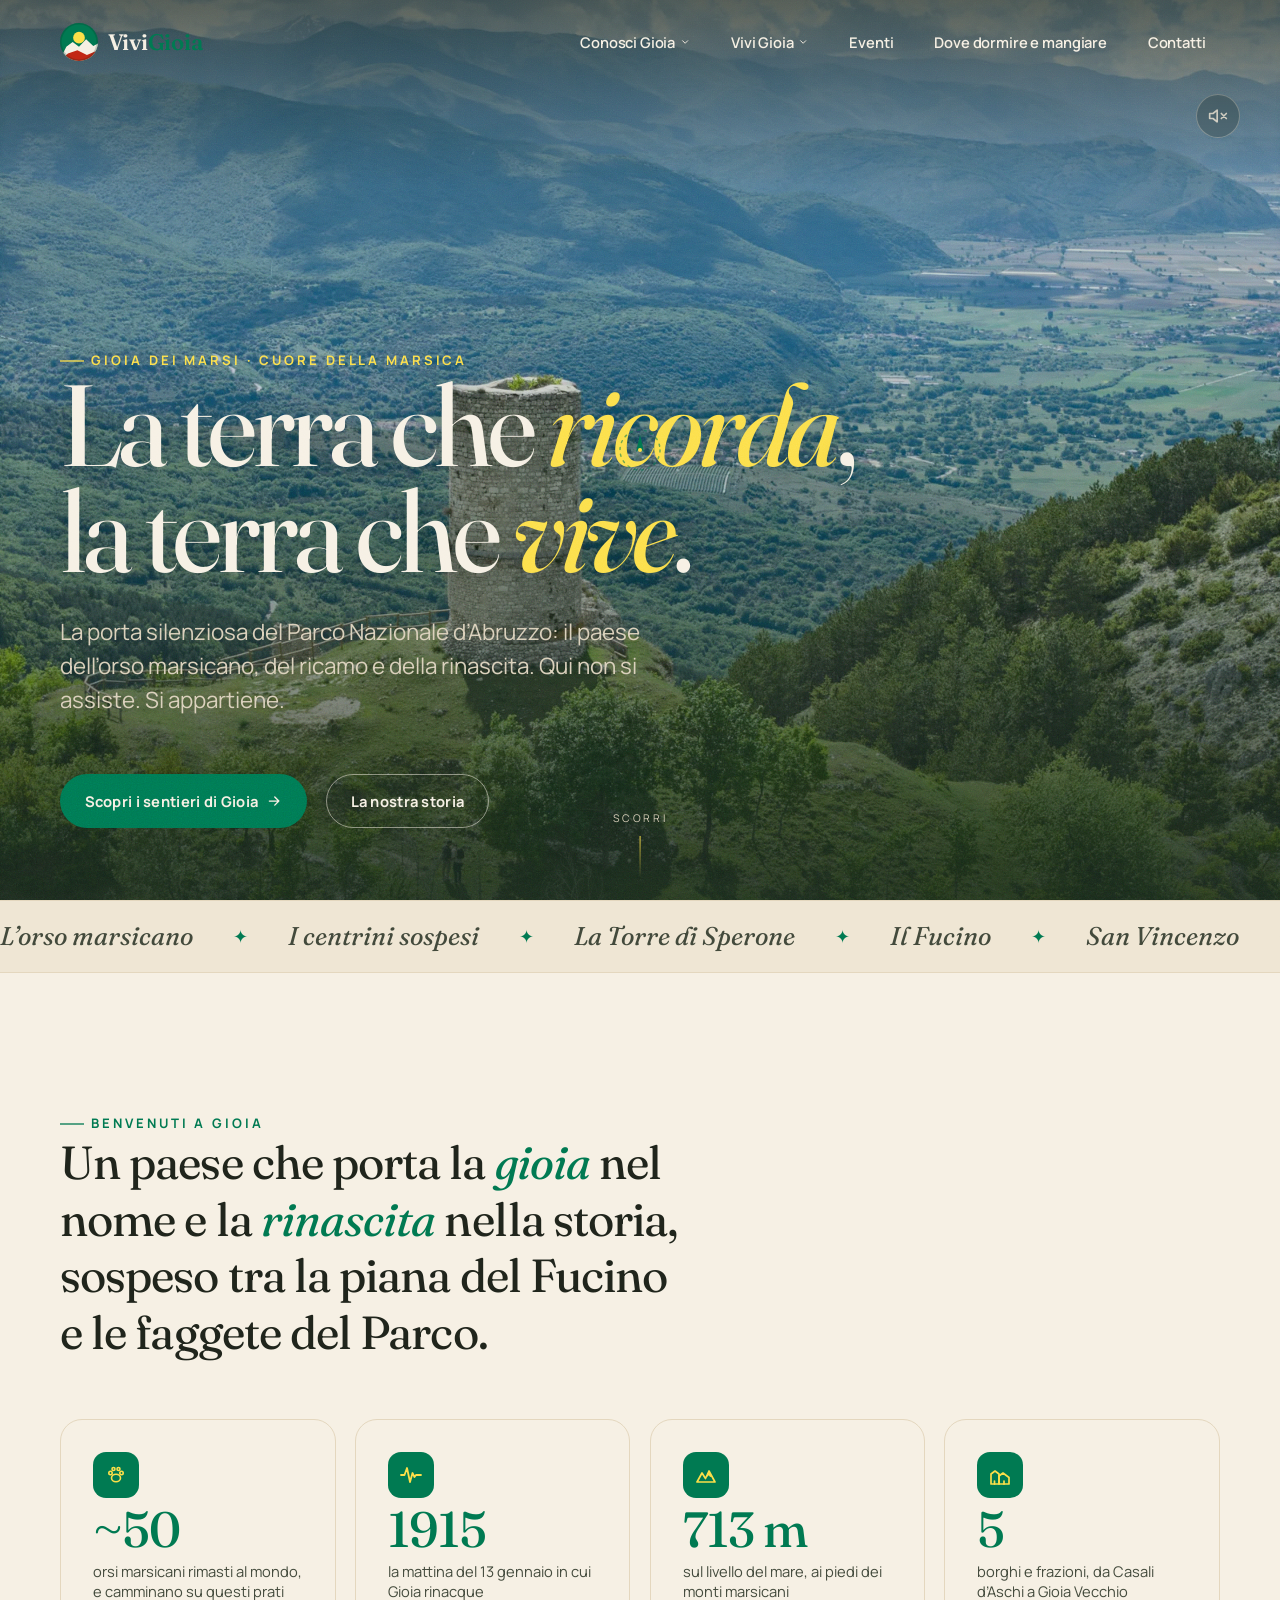
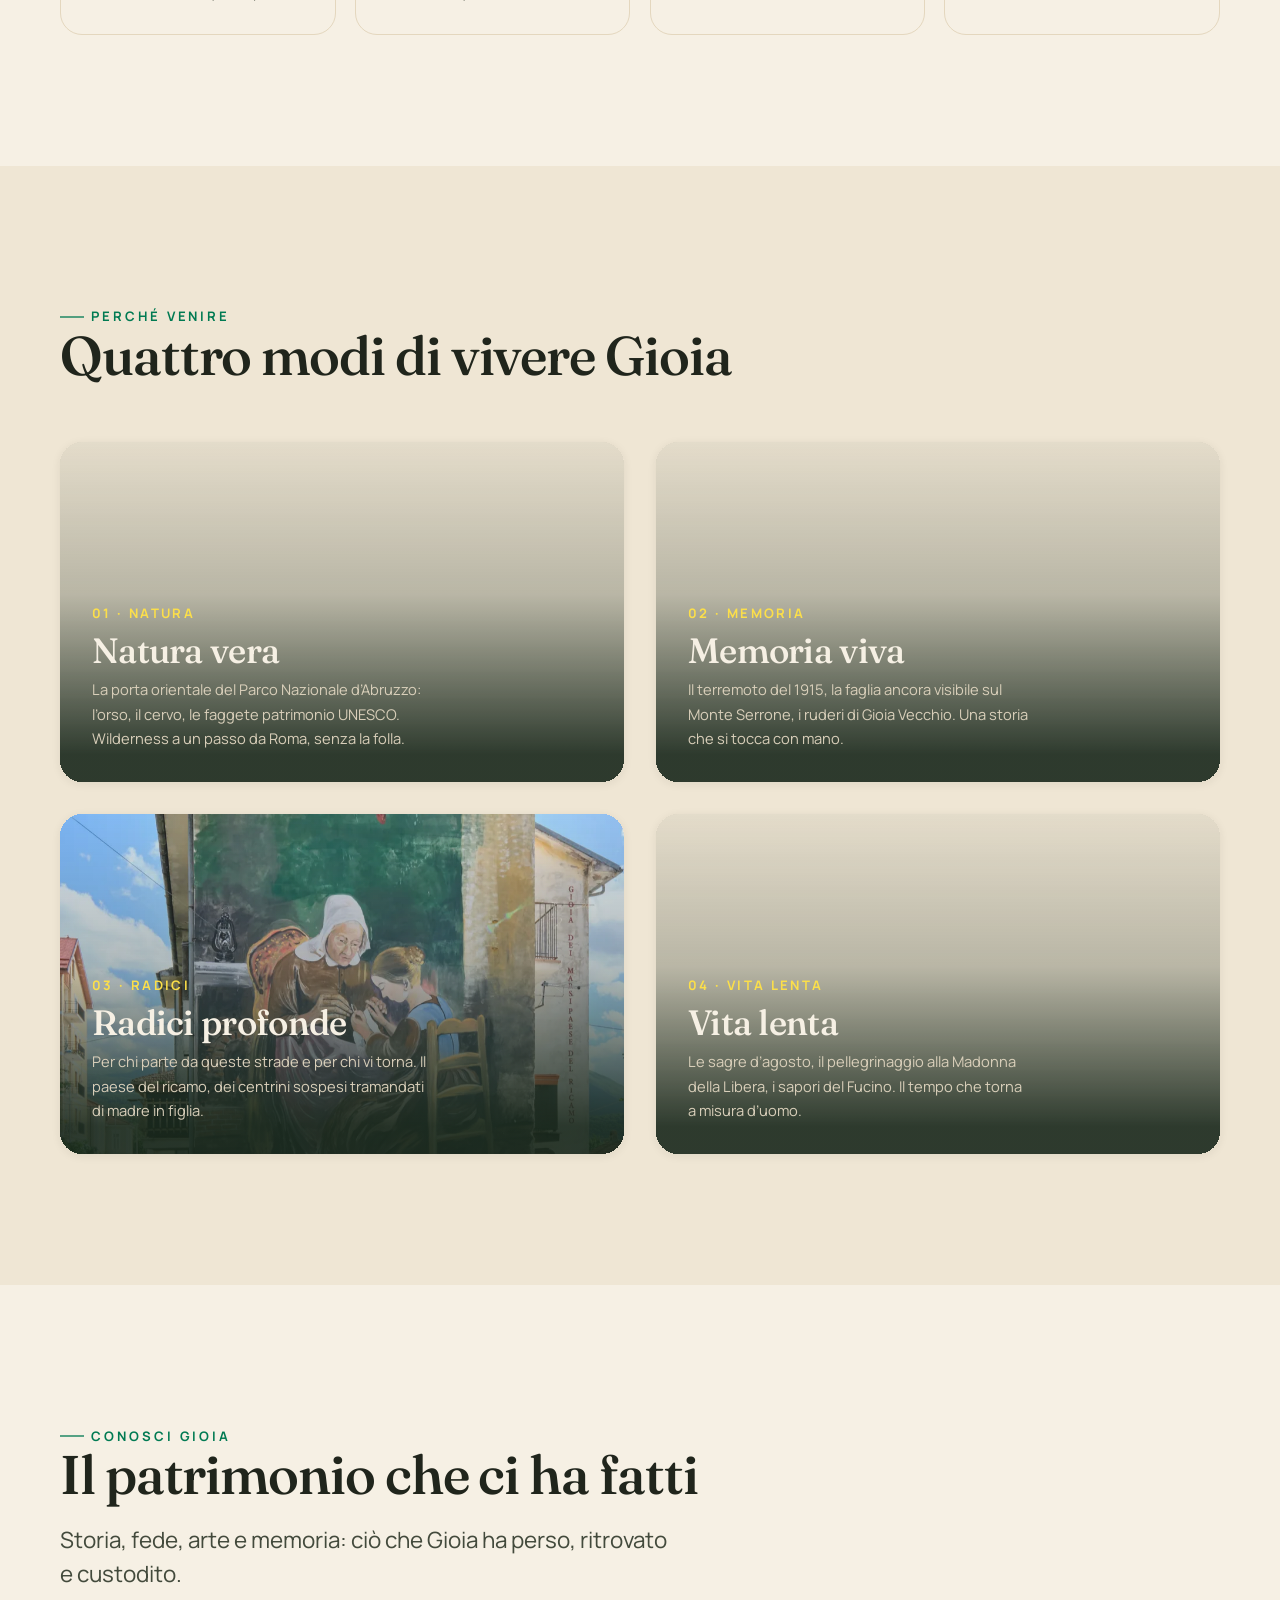
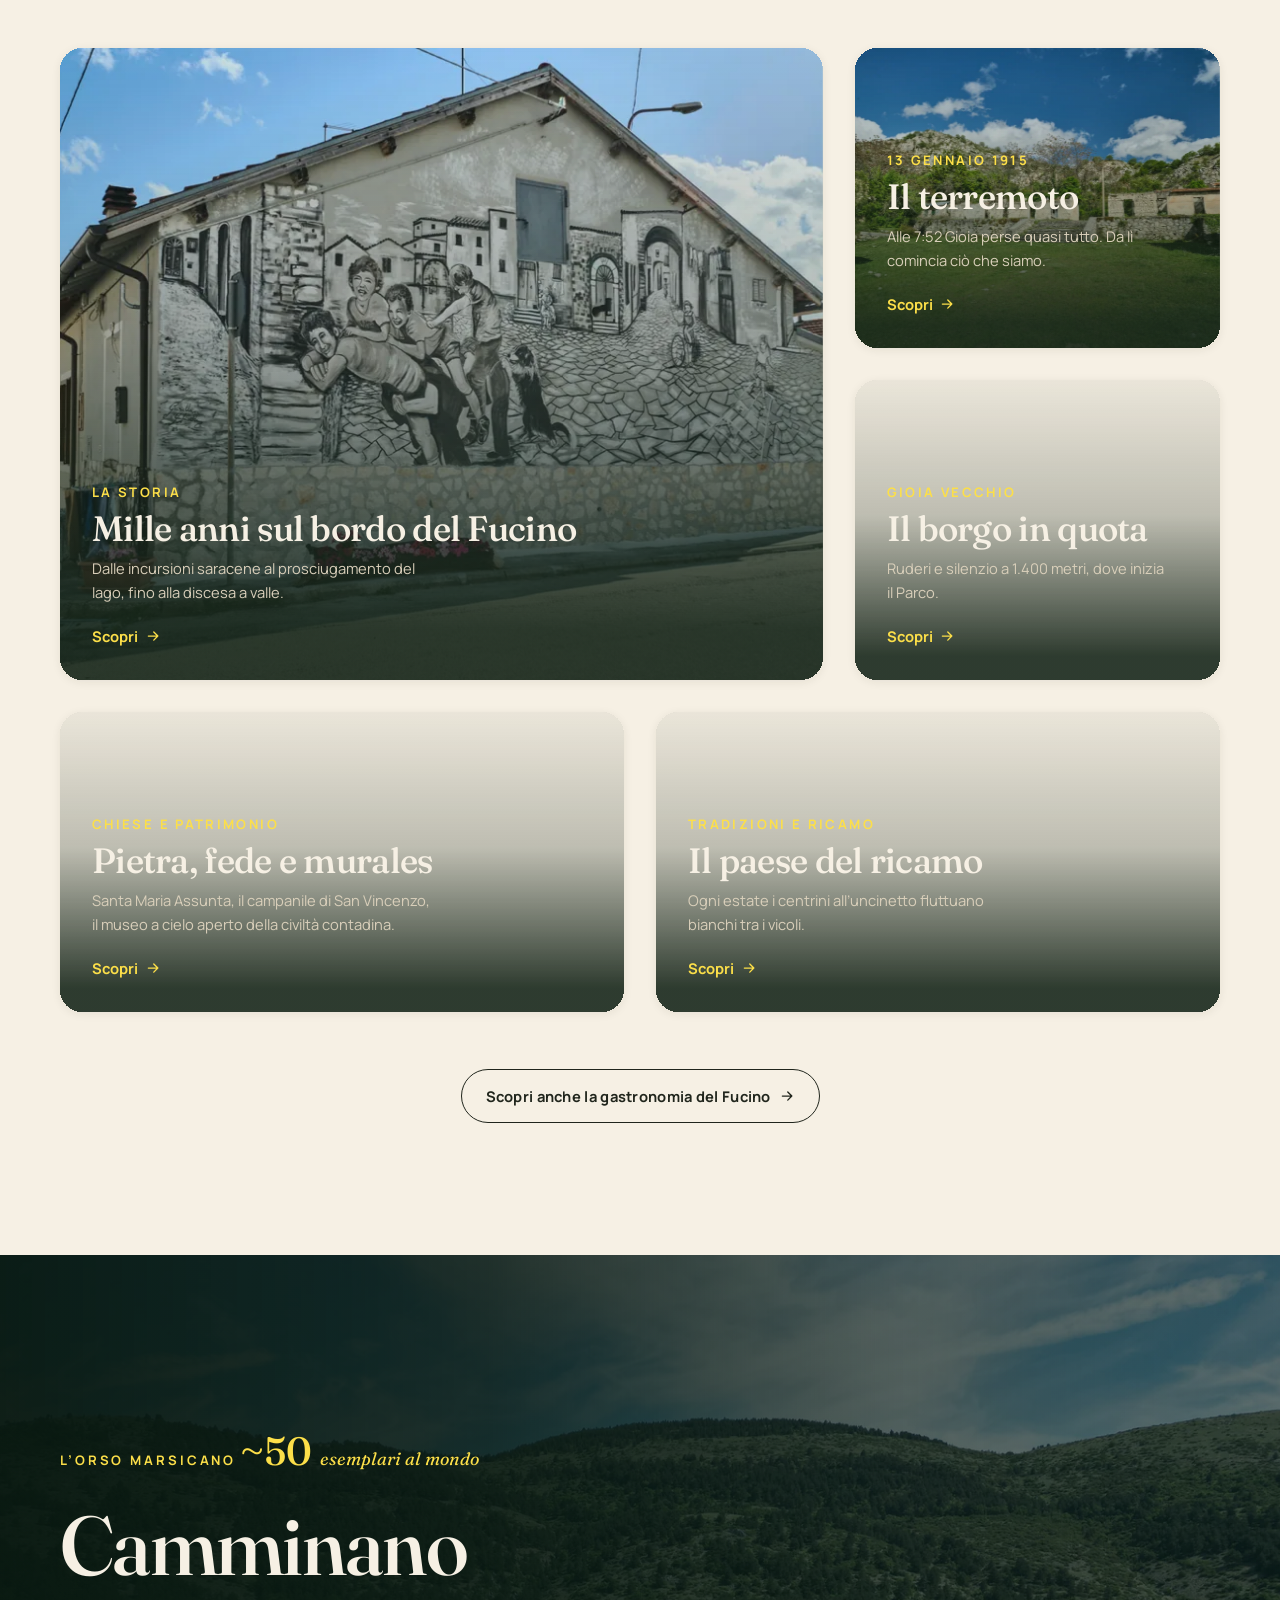
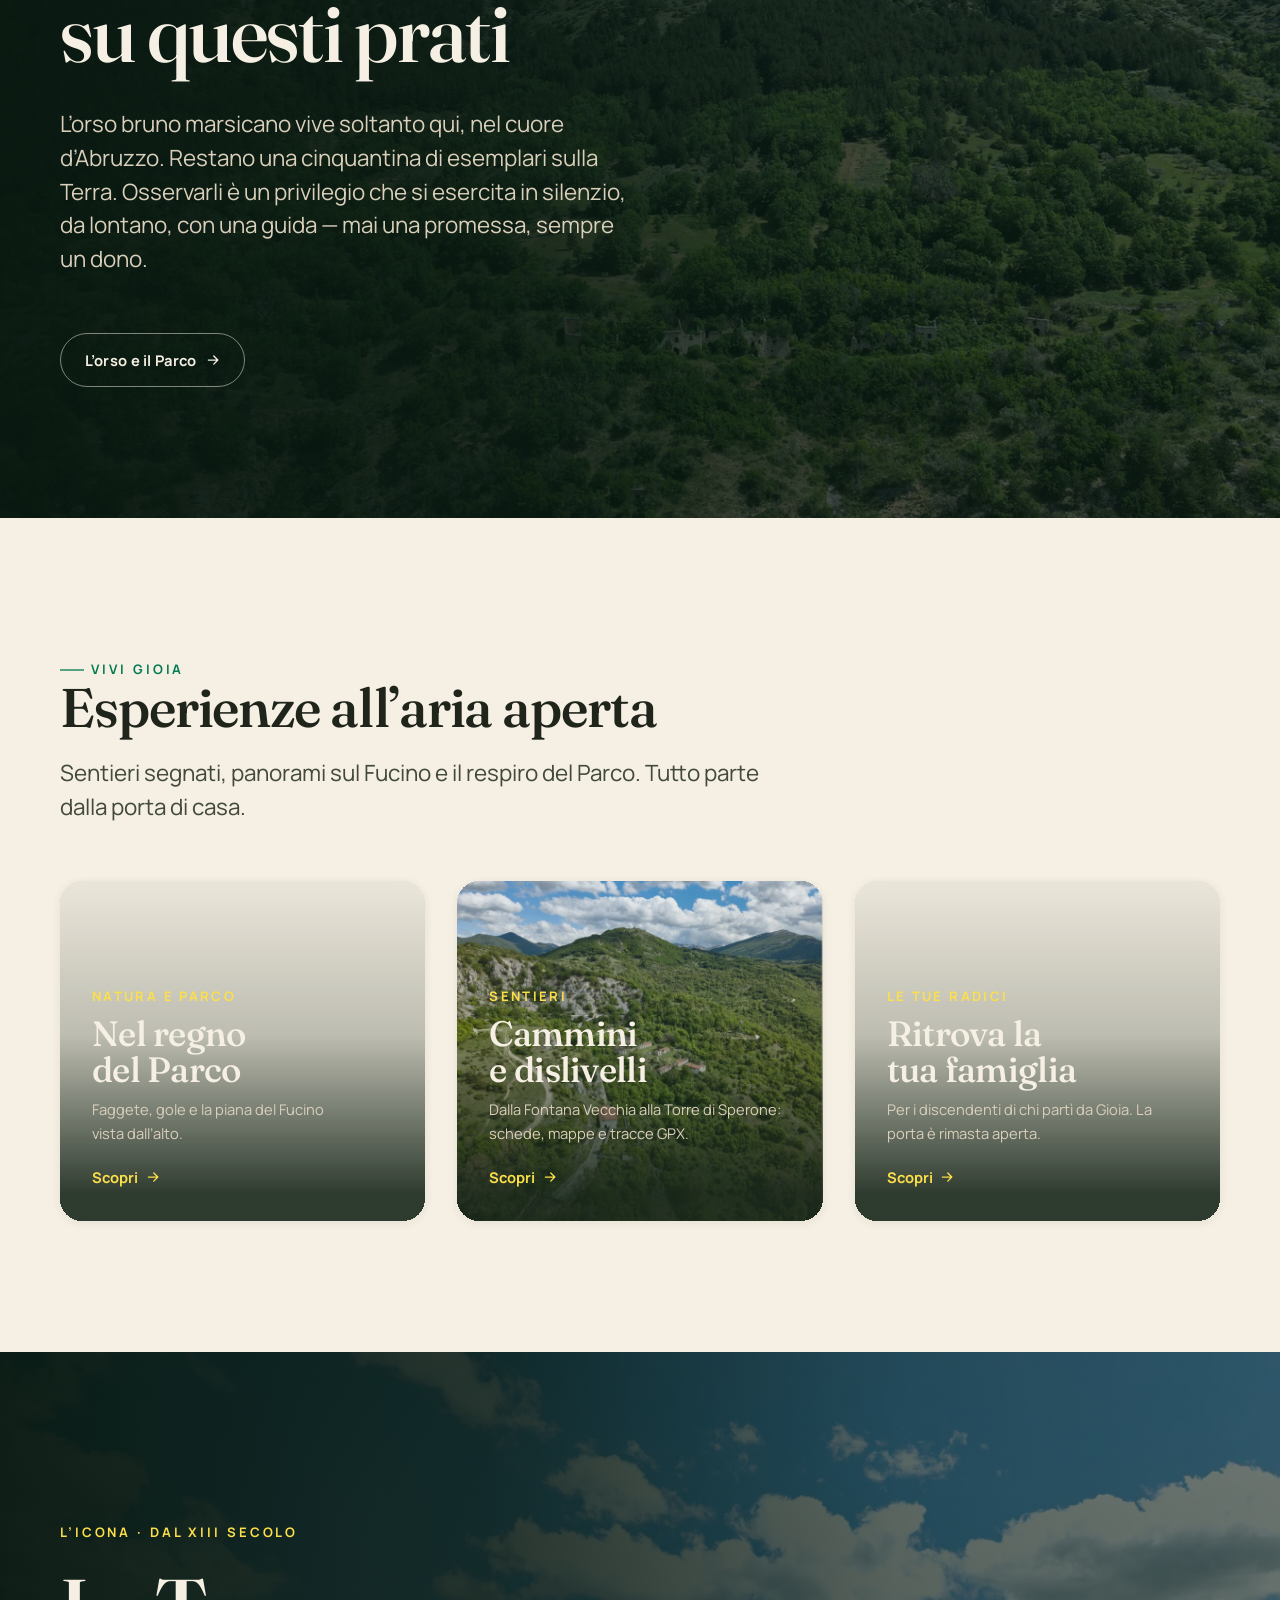
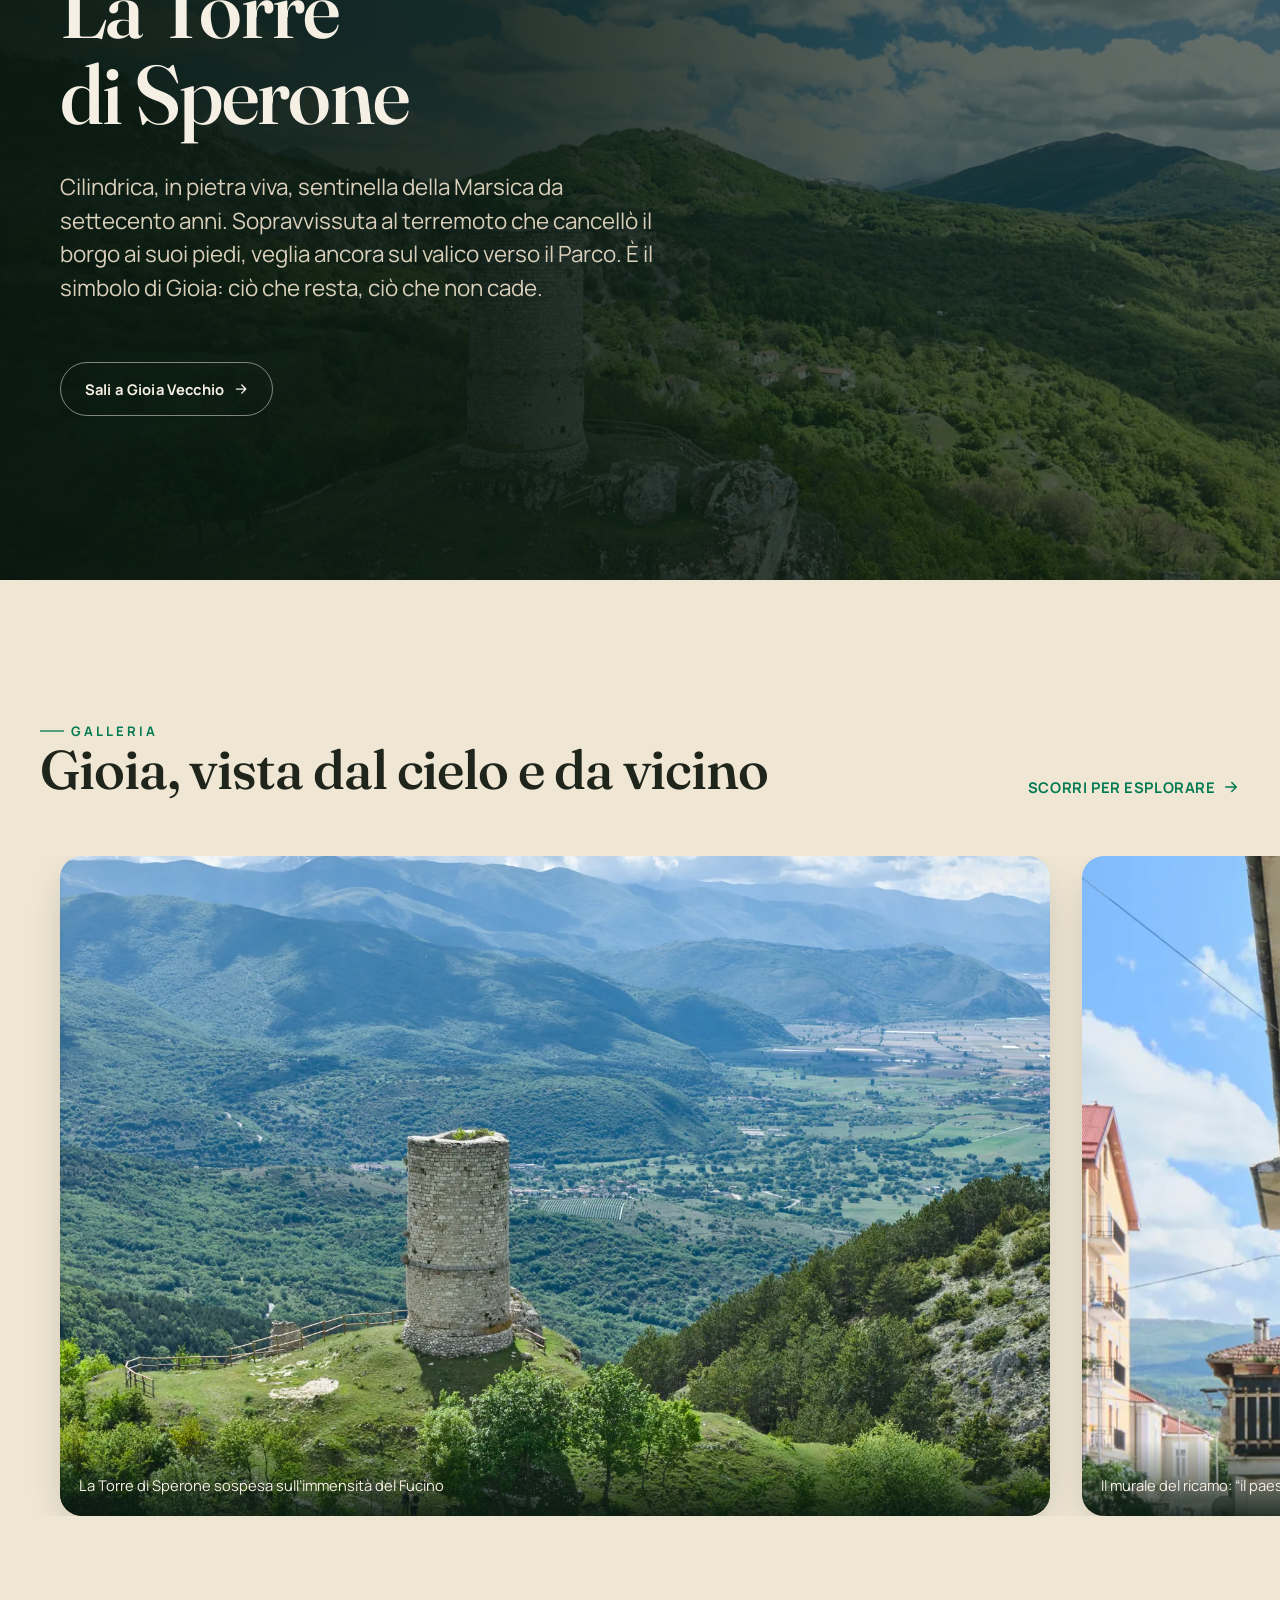
==== commit 558e7d66: "Mappa 3D solo-menu, feature-card in cover, galleria piu grande - Mappa 3D contatti: rimossi i comand" ====
--- a/index.html
+++ b/index.html
@@ -433,70 +433,70 @@
         <div class="gallery__track" data-htrack>
           <figure class="gallery__slide">
     <picture>
-  <source type="image/webp" srcset="assets/img/gioiadrone-16-480.webp 480w, assets/img/gioiadrone-16-960.webp 960w, assets/img/gioiadrone-16-1600.webp 1600w" sizes="(min-width:1024px) 42vw, 80vw">
+  <source type="image/webp" srcset="assets/img/gioiadrone-16-480.webp 480w, assets/img/gioiadrone-16-960.webp 960w, assets/img/gioiadrone-16-1600.webp 1600w" sizes="(min-width:1024px) 64vw, 88vw">
   <img src="assets/img/gioiadrone-16-1600.jpg" width="8064" height="6048" alt="La Torre di Sperone sospesa sull’immensità del Fucino" loading="lazy" decoding="async" data-lqip style="background-image:url([data-uri]);background-size:cover;background-position:center">
 </picture>
     <figcaption class="gallery__cap">La Torre di Sperone sospesa sull’immensità del Fucino</figcaption>
   </figure>
           <figure class="gallery__slide">
     <picture>
-  <source type="image/webp" srcset="assets/img/fotogioia-80-480.webp 480w, assets/img/fotogioia-80-960.webp 960w, assets/img/fotogioia-80-1600.webp 1600w" sizes="(min-width:1024px) 42vw, 80vw">
+  <source type="image/webp" srcset="assets/img/fotogioia-80-480.webp 480w, assets/img/fotogioia-80-960.webp 960w, assets/img/fotogioia-80-1600.webp 1600w" sizes="(min-width:1024px) 64vw, 88vw">
   <img src="assets/img/fotogioia-80-1600.jpg" width="3654" height="5481" alt="Il murale del ricamo: “il paese del ricamo”" loading="lazy" decoding="async" data-lqip style="background-image:url([data-uri]);background-size:cover;background-position:center">
 </picture>
     <figcaption class="gallery__cap">Il murale del ricamo: “il paese del ricamo”</figcaption>
   </figure>
           <figure class="gallery__slide">
     <picture>
-  <source type="image/webp" srcset="assets/img/gioiadrone-2-480.webp 480w, assets/img/gioiadrone-2-960.webp 960w, assets/img/gioiadrone-2-1600.webp 1600w" sizes="(min-width:1024px) 42vw, 80vw">
+  <source type="image/webp" srcset="assets/img/gioiadrone-2-480.webp 480w, assets/img/gioiadrone-2-960.webp 960w, assets/img/gioiadrone-2-1600.webp 1600w" sizes="(min-width:1024px) 64vw, 88vw">
   <img src="assets/img/gioiadrone-2-1600.jpg" width="8192" height="6144" alt="La grande piazza simmetrica del paese ricostruito" loading="lazy" decoding="async" data-lqip style="background-image:url([data-uri]);background-size:cover;background-position:center">
 </picture>
     <figcaption class="gallery__cap">La grande piazza simmetrica del paese ricostruito</figcaption>
   </figure>
           <figure class="gallery__slide">
     <picture>
-  <source type="image/webp" srcset="assets/img/fotogioia-69-480.webp 480w, assets/img/fotogioia-69-960.webp 960w, assets/img/fotogioia-69-1600.webp 1600w" sizes="(min-width:1024px) 42vw, 80vw">
+  <source type="image/webp" srcset="assets/img/fotogioia-69-480.webp 480w, assets/img/fotogioia-69-960.webp 960w, assets/img/fotogioia-69-1600.webp 1600w" sizes="(min-width:1024px) 64vw, 88vw">
   <img src="assets/img/fotogioia-69-1600.jpg" width="6240" height="4160" alt="La scalinata tra i ruderi di Gioia Vecchio" loading="lazy" decoding="async" data-lqip style="background-image:url([data-uri]);background-size:cover;background-position:center">
 </picture>
     <figcaption class="gallery__cap">La scalinata tra i ruderi di Gioia Vecchio</figcaption>
   </figure>
           <figure class="gallery__slide">
     <picture>
-  <source type="image/webp" srcset="assets/img/gioiadrone-13-480.webp 480w, assets/img/gioiadrone-13-960.webp 960w, assets/img/gioiadrone-13-1600.webp 1600w" sizes="(min-width:1024px) 42vw, 80vw">
+  <source type="image/webp" srcset="assets/img/gioiadrone-13-480.webp 480w, assets/img/gioiadrone-13-960.webp 960w, assets/img/gioiadrone-13-1600.webp 1600w" sizes="(min-width:1024px) 64vw, 88vw">
   <img src="assets/img/gioiadrone-13-1600.jpg" width="8192" height="6144" alt="Il cielo monumentale sulla vallata verde" loading="lazy" decoding="async" data-lqip style="background-image:url([data-uri]);background-size:cover;background-position:center">
 </picture>
     <figcaption class="gallery__cap">Il cielo monumentale sulla vallata verde</figcaption>
   </figure>
           <figure class="gallery__slide">
     <picture>
-  <source type="image/webp" srcset="assets/img/fotogioia-52-480.webp 480w, assets/img/fotogioia-52-960.webp 960w, assets/img/fotogioia-52-1600.webp 1600w" sizes="(min-width:1024px) 42vw, 80vw">
+  <source type="image/webp" srcset="assets/img/fotogioia-52-480.webp 480w, assets/img/fotogioia-52-960.webp 960w, assets/img/fotogioia-52-1600.webp 1600w" sizes="(min-width:1024px) 64vw, 88vw">
   <img src="assets/img/fotogioia-52-1600.jpg" width="4160" height="6240" alt="Il campanile in pietra di San Vincenzo" loading="lazy" decoding="async" data-lqip style="background-image:url([data-uri]);background-size:cover;background-position:center">
 </picture>
     <figcaption class="gallery__cap">Il campanile in pietra di San Vincenzo</figcaption>
   </figure>
           <figure class="gallery__slide">
     <picture>
-  <source type="image/webp" srcset="assets/img/fotogioia-54-480.webp 480w, assets/img/fotogioia-54-960.webp 960w, assets/img/fotogioia-54-1600.webp 1600w" sizes="(min-width:1024px) 42vw, 80vw">
+  <source type="image/webp" srcset="assets/img/fotogioia-54-480.webp 480w, assets/img/fotogioia-54-960.webp 960w, assets/img/fotogioia-54-1600.webp 1600w" sizes="(min-width:1024px) 64vw, 88vw">
   <img src="assets/img/fotogioia-54-1600.jpg" width="6240" height="4160" alt="La gola verde che si apre sul Fucino" loading="lazy" decoding="async" data-lqip style="background-image:url([data-uri]);background-size:cover;background-position:center">
 </picture>
     <figcaption class="gallery__cap">La gola verde che si apre sul Fucino</figcaption>
   </figure>
           <figure class="gallery__slide">
     <picture>
-  <source type="image/webp" srcset="assets/img/fotogioia-27-480.webp 480w, assets/img/fotogioia-27-960.webp 960w, assets/img/fotogioia-27-1600.webp 1600w" sizes="(min-width:1024px) 42vw, 80vw">
+  <source type="image/webp" srcset="assets/img/fotogioia-27-480.webp 480w, assets/img/fotogioia-27-960.webp 960w, assets/img/fotogioia-27-1600.webp 1600w" sizes="(min-width:1024px) 64vw, 88vw">
   <img src="assets/img/fotogioia-27-1600.jpg" width="4063" height="6094" alt="I costumi tradizionali marsicani" loading="lazy" decoding="async" data-lqip style="background-image:url([data-uri]);background-size:cover;background-position:center">
 </picture>
     <figcaption class="gallery__cap">I costumi tradizionali marsicani</figcaption>
   </figure>
           <figure class="gallery__slide">
     <picture>
-  <source type="image/webp" srcset="assets/img/gioiadrone-8-480.webp 480w, assets/img/gioiadrone-8-960.webp 960w, assets/img/gioiadrone-8-1600.webp 1600w" sizes="(min-width:1024px) 42vw, 80vw">
+  <source type="image/webp" srcset="assets/img/gioiadrone-8-480.webp 480w, assets/img/gioiadrone-8-960.webp 960w, assets/img/gioiadrone-8-1600.webp 1600w" sizes="(min-width:1024px) 64vw, 88vw">
   <img src="assets/img/gioiadrone-8-1600.jpg" width="8192" height="6144" alt="Il corso che corre verso la chiesa" loading="lazy" decoding="async" data-lqip style="background-image:url([data-uri]);background-size:cover;background-position:center">
 </picture>
     <figcaption class="gallery__cap">Il corso che corre verso la chiesa</figcaption>
   </figure>
           <figure class="gallery__slide">
     <picture>
-  <source type="image/webp" srcset="assets/img/fotogioia-33-480.webp 480w, assets/img/fotogioia-33-960.webp 960w, assets/img/fotogioia-33-1600.webp 1600w" sizes="(min-width:1024px) 42vw, 80vw">
+  <source type="image/webp" srcset="assets/img/fotogioia-33-480.webp 480w, assets/img/fotogioia-33-960.webp 960w, assets/img/fotogioia-33-1600.webp 1600w" sizes="(min-width:1024px) 64vw, 88vw">
   <img src="assets/img/fotogioia-33-1600.jpg" width="4046" height="6069" alt="Il Monumento ai Caduti con il tricolore" loading="lazy" decoding="async" data-lqip style="background-image:url([data-uri]);background-size:cover;background-position:center">
 </picture>
     <figcaption class="gallery__cap">Il Monumento ai Caduti con il tricolore</figcaption>
--- a/assets/css/main.css
+++ b/assets/css/main.css
@@ -644,7 +644,14 @@
   box-shadow: var(--shadow-s);
 }
 .feature-card__media { position: absolute; inset: 0; z-index: -2; }
-.feature-card__media img { width: 100%; height: 100%; object-fit: cover; transition: transform 0.9s var(--ease-out); }
+.feature-card__media img { width: 100%; height: 100%; object-fit: cover; object-position: center; transition: transform 0.9s var(--ease-out); }
+/* il <picture> inline non garantisce il cover: lo rendo un layer pieno */
+.feature-card__media picture,
+.event-card__media picture,
+.page-hero__media picture,
+.cta-strip__media picture,
+.spotlight__media picture,
+.cardgrid figure .feature-card__media picture { position: absolute; inset: 0; display: block; width: 100%; height: 100%; }
 .feature-card::after {
   content: ''; position: absolute; inset: 0; z-index: -1;
   background: linear-gradient(to top, rgba(24,39,27,0.9) 8%, rgba(24,39,27,0.25) 55%, rgba(24,39,27,0.05) 100%);
@@ -744,7 +751,7 @@
 .gallery__slide { scroll-snap-align: center; }
 .gallery__slide {
   position: relative; margin: 0;
-  height: clamp(300px, 62vw, 460px);
+  height: clamp(340px, 76vh, 660px);
   width: auto;
   aspect-ratio: 3 / 2;
   flex: 0 0 auto;
@@ -1038,7 +1045,6 @@
   border-radius: var(--r-xl); overflow: hidden;
   background: linear-gradient(160deg, #b9d2df, #dfe9cf);
   box-shadow: var(--shadow-l);
-  touch-action: none;
 }
 .map3d__canvas { position: absolute; inset: 0; width: 100%; height: 100%; display: block; }
 .map3d__menu {
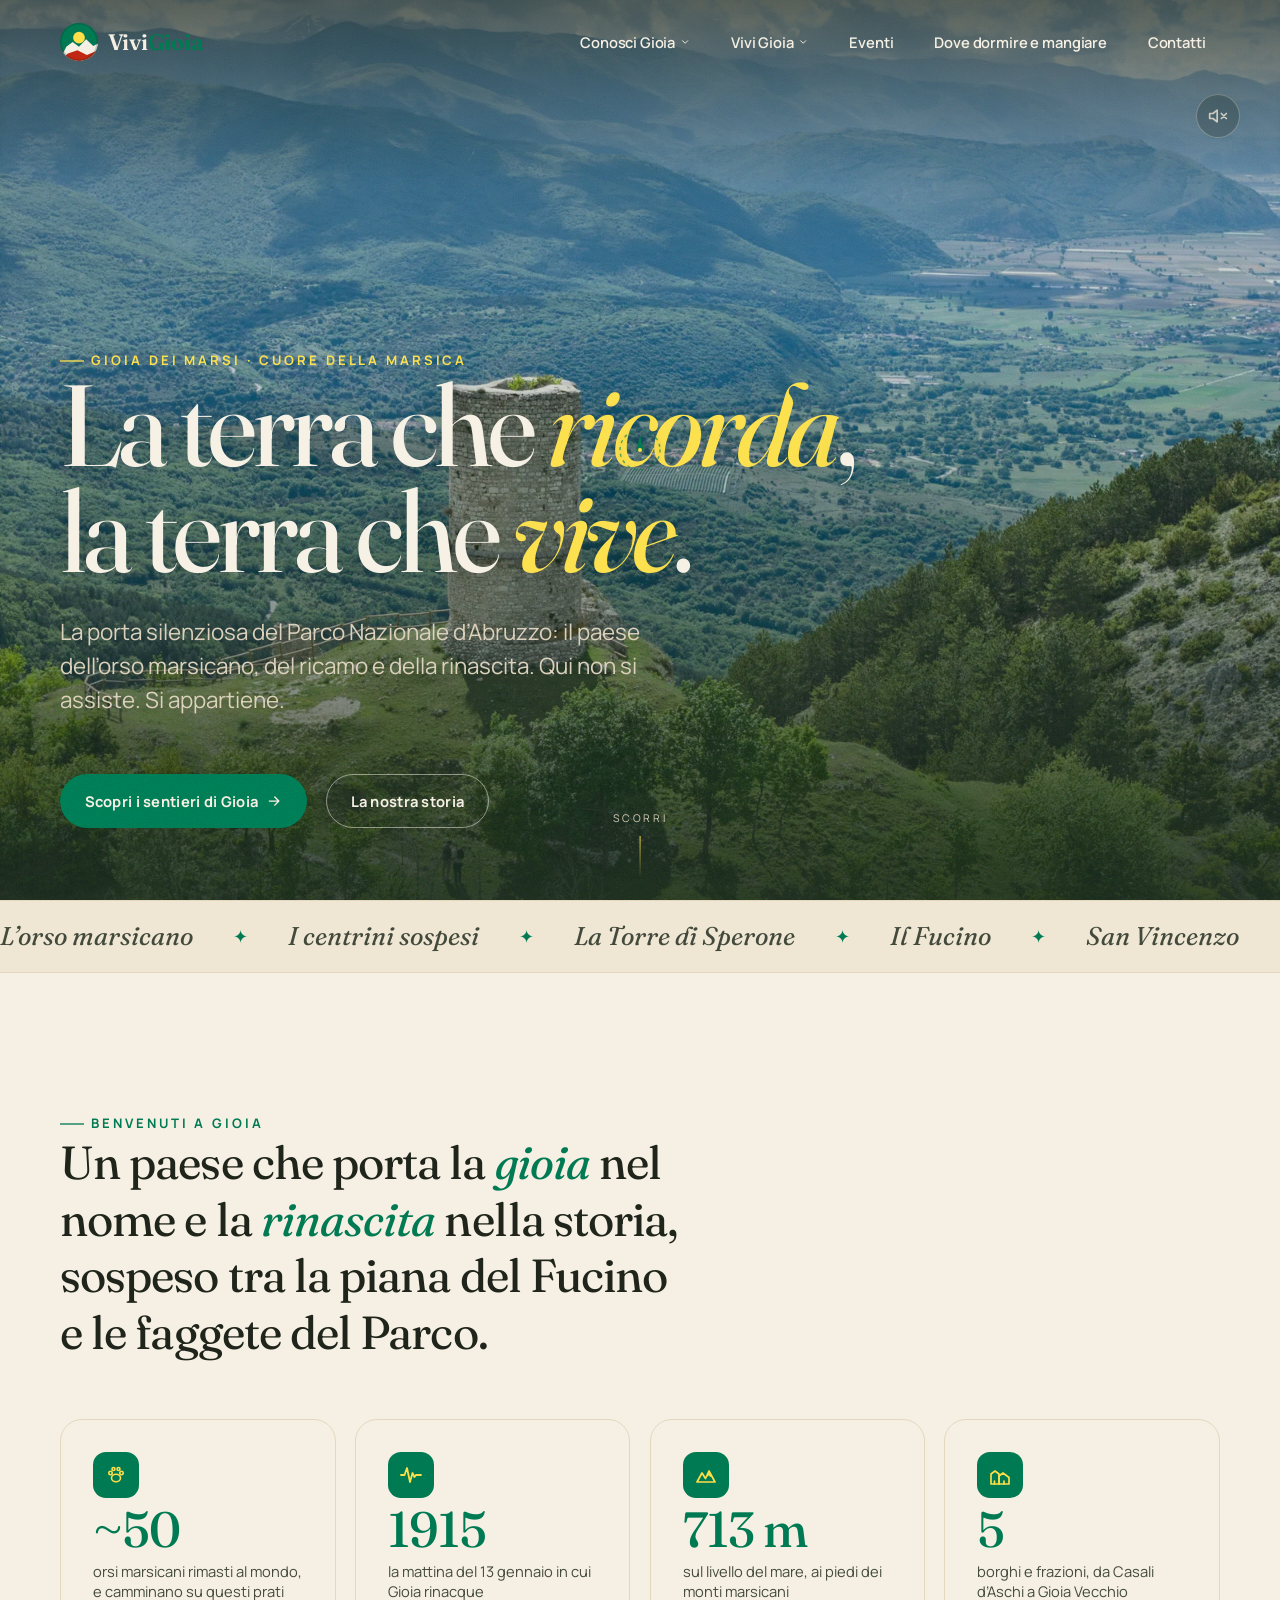
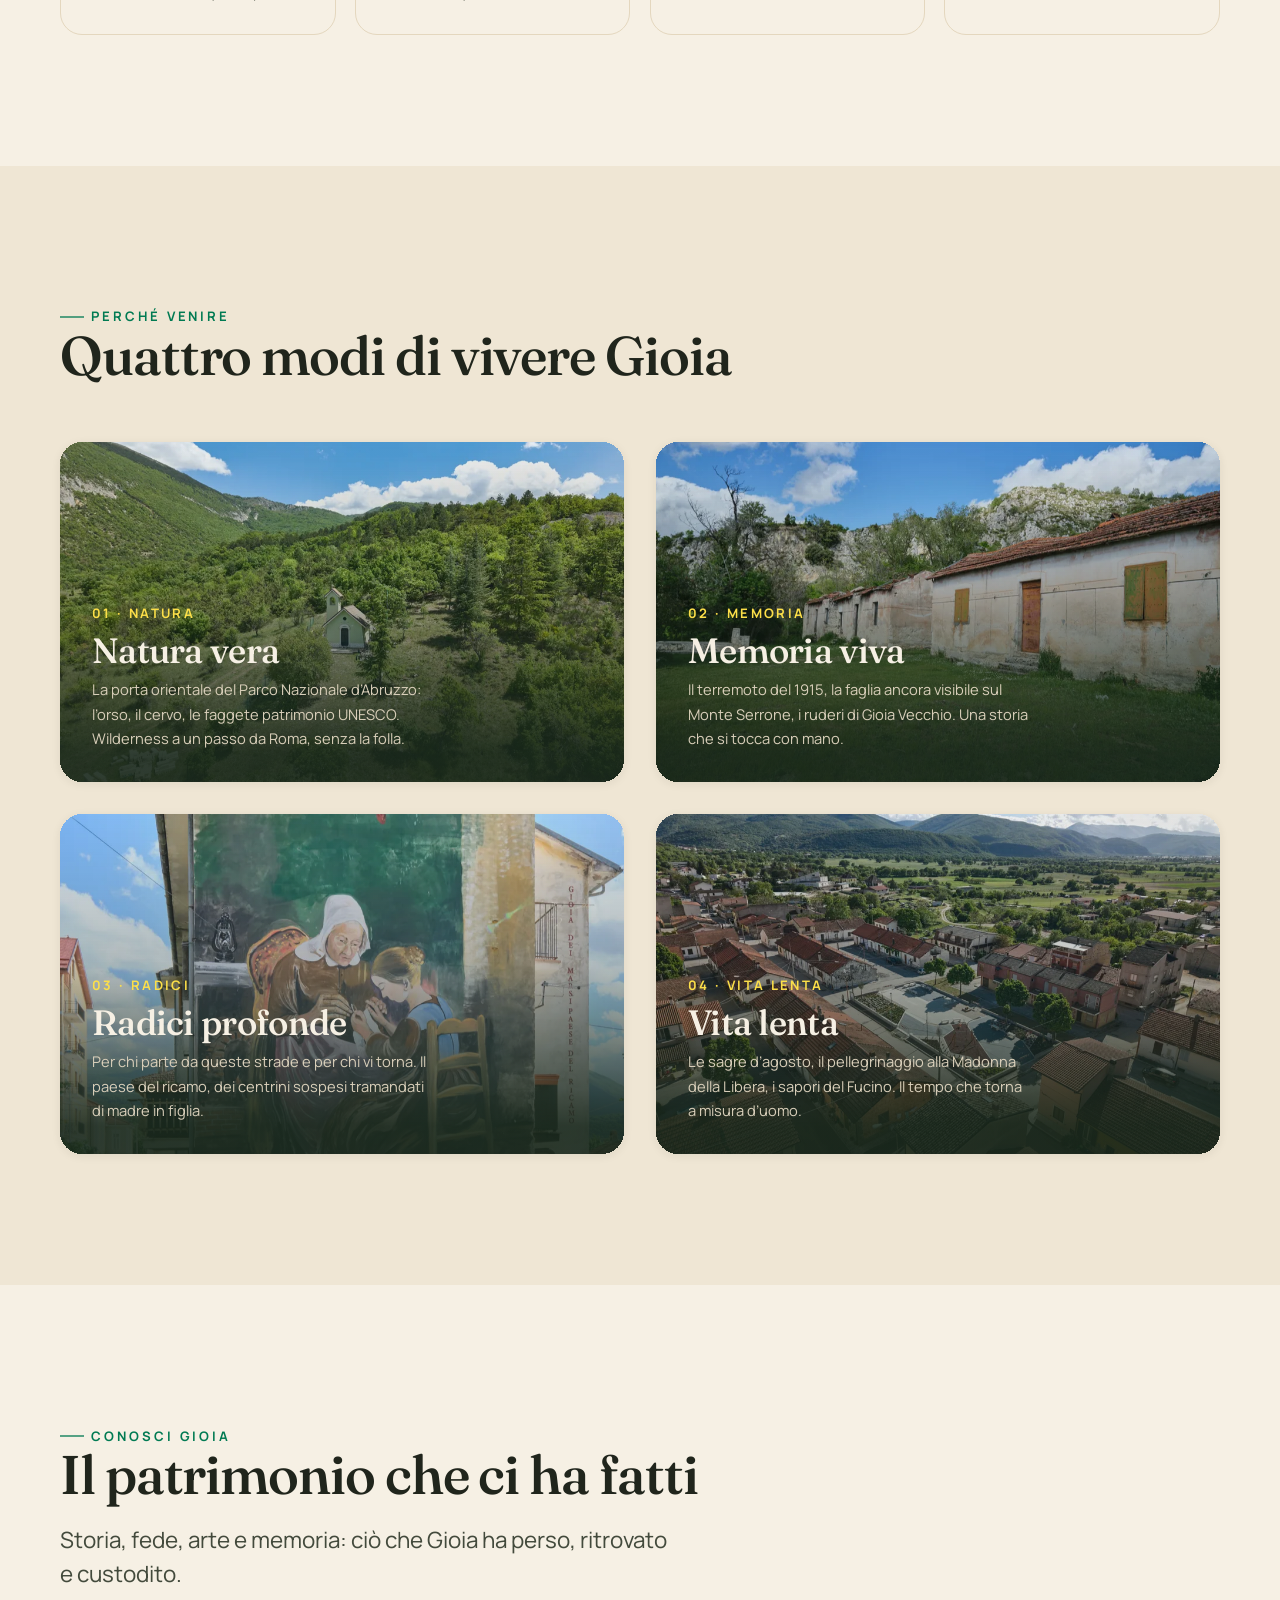
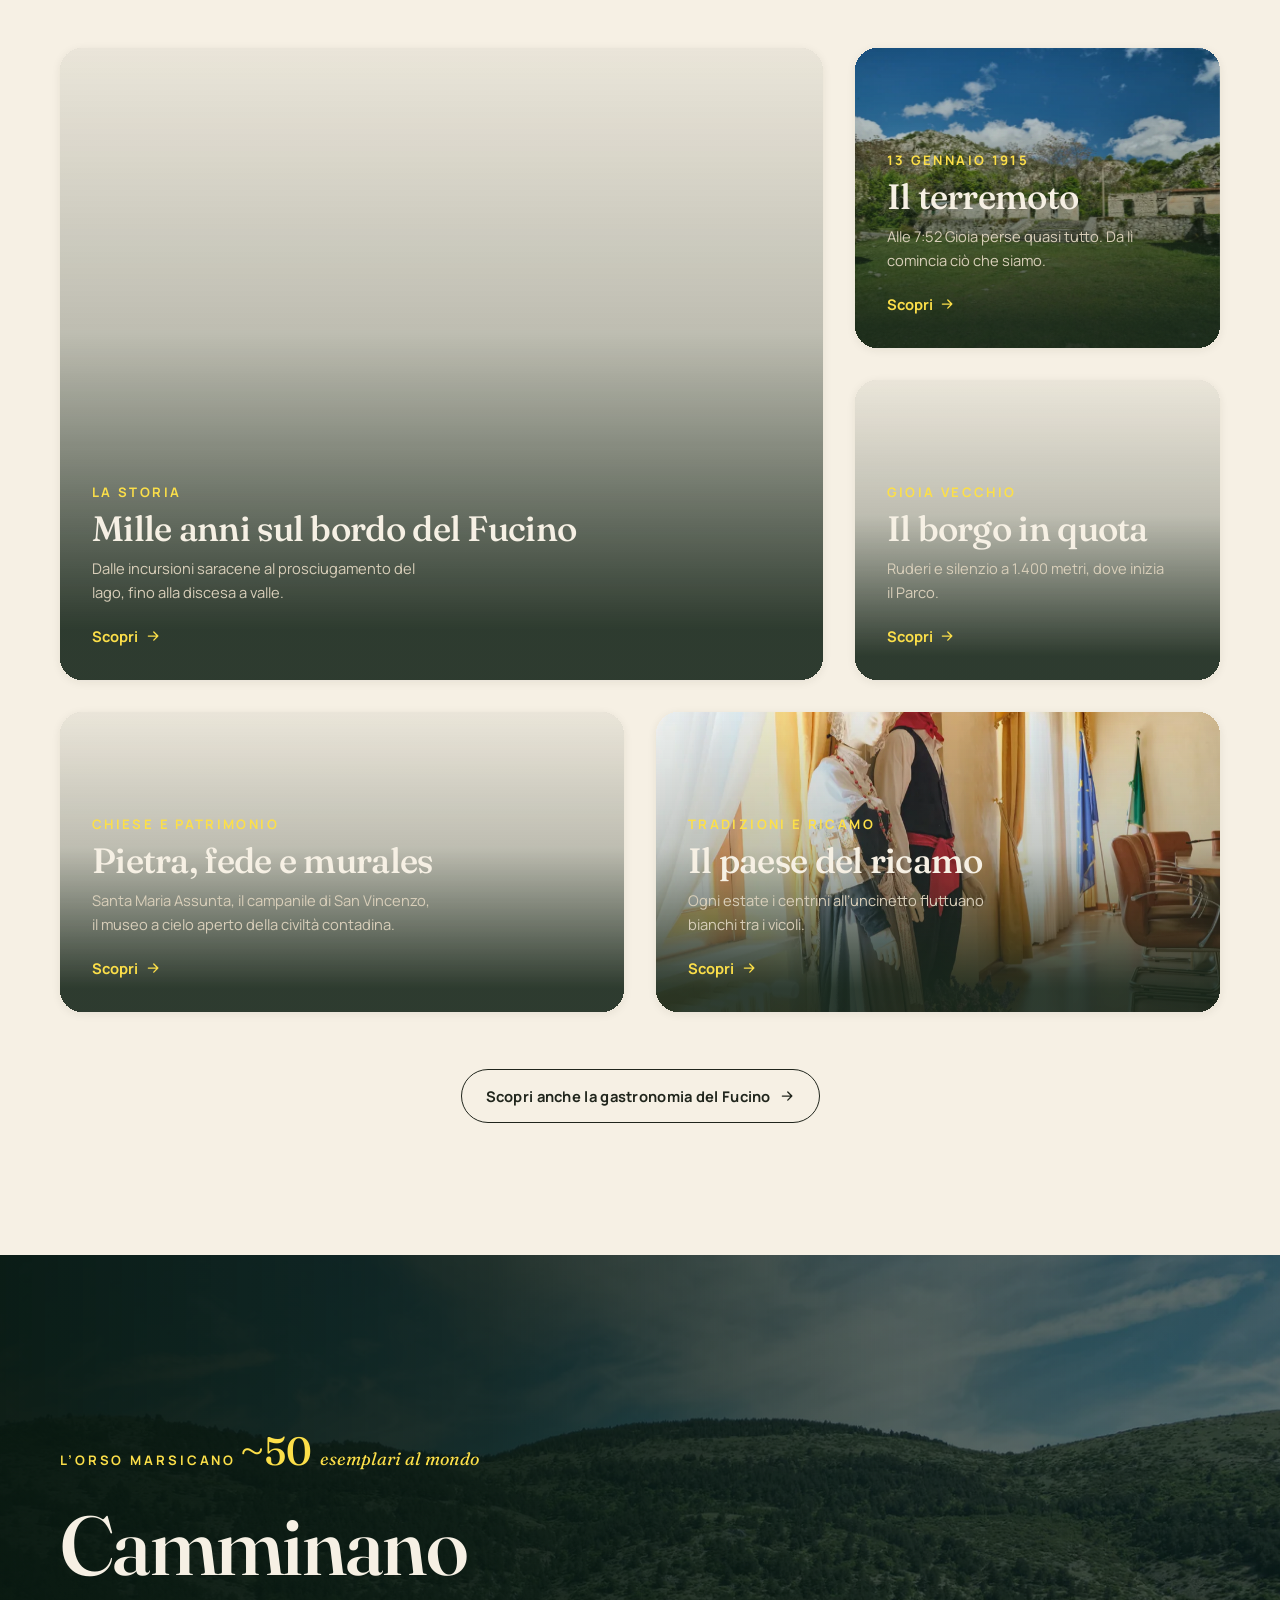
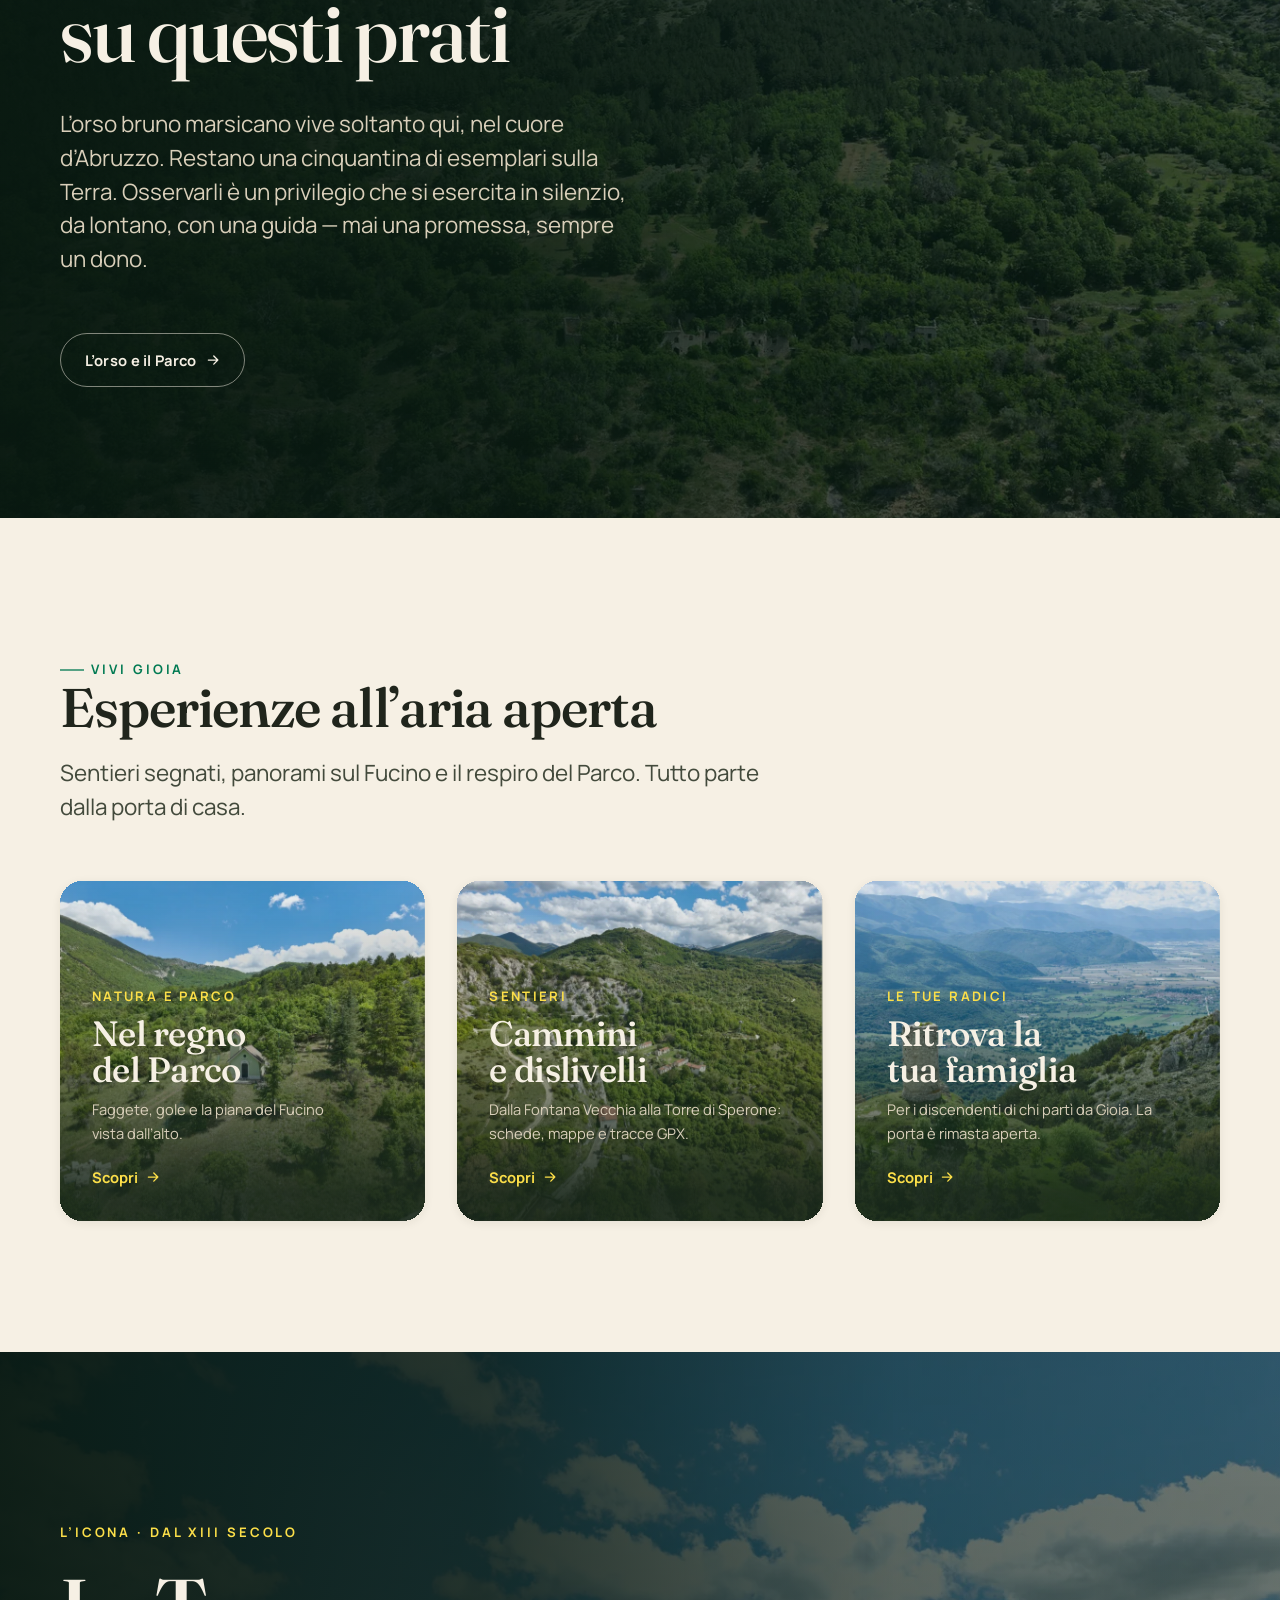
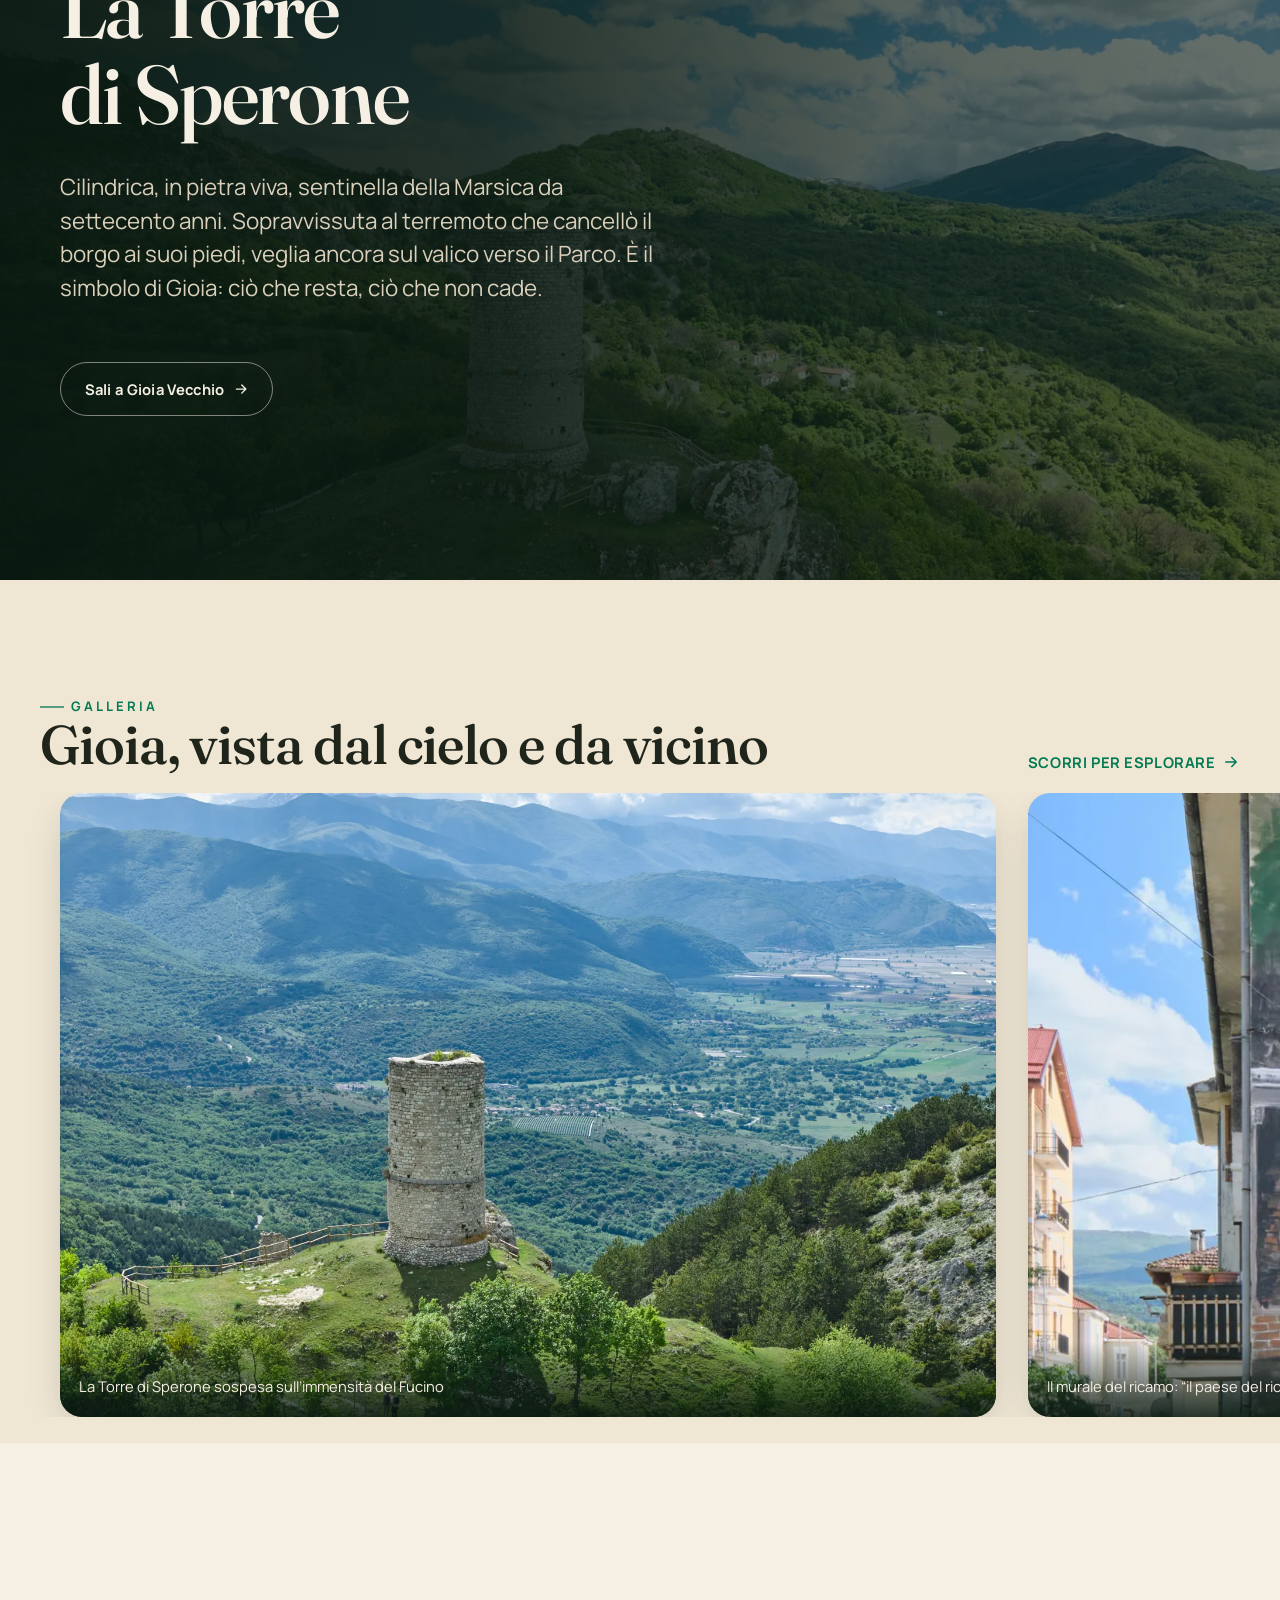
==== commit dfaaa183: "Cursore hover visibile ovunque, galleria pinnata non tagliata, preload poster - Cursore: stato hover" ====
--- a/index.html
+++ b/index.html
@@ -21,7 +21,7 @@
   <link rel="manifest" href="site.webmanifest">
   <link rel="preload" as="font" type="font/woff2" href="assets/font/fraunces-normal.woff2" crossorigin>
   <link rel="preload" as="font" type="font/woff2" href="assets/font/manrope.woff2" crossorigin>
-  <link rel="preload" as="image" href="assets/img/gioiadrone-16-1600.webp" imagesrcset="assets/img/gioiadrone-16-480.webp 480w, assets/img/gioiadrone-16-960.webp 960w, assets/img/gioiadrone-16-1600.webp 1600w" imagesizes="100vw">
+  <link rel="preload" as="image" href="assets/img/gioiadrone-16-1600.webp" fetchpriority="high">
   <link rel="stylesheet" href="assets/css/main.css">
   
   <script>document.documentElement.classList.remove('no-js');document.documentElement.classList.add('js');</script>
--- a/assets/css/main.css
+++ b/assets/css/main.css
@@ -772,6 +772,10 @@
 
 /* desktop: GSAP pin + traslazione; niente frecce, mostra hint */
 .gallery.is-pinned .gallery__viewport { overflow: hidden; scroll-snap-type: none; }
+/* quando è pinnata, le slide riempiono lo spazio disponibile (sotto header + titolo) senza tagliarsi */
+.gallery.is-pinned { padding-top: calc(var(--header-h) + 1.4rem); padding-bottom: 1.6rem; }
+.gallery.is-pinned .gallery__head { margin-bottom: 1.2rem; }
+.gallery.is-pinned .gallery__slide { height: min(660px, calc(100svh - var(--header-h) - 12rem)); }
 @media (min-width: 1024px) {
   .gallery__controls { display: none; }
   .gallery__hint { display: inline-flex; }
@@ -1152,16 +1156,20 @@
 @media (prefers-reduced-motion: reduce) { .bearwalk { display: none; } }
 
 /* ---------- Cursore custom (bussola da trekking) ---------- */
-.cursor { position: fixed; top: 0; left: 0; width: 44px; height: 44px; margin: -22px 0 0 -22px; z-index: 9000; pointer-events: none; opacity: 0; transition: opacity 0.35s; will-change: transform; }
+.cursor { position: fixed; top: 0; left: 0; width: 44px; height: 44px; margin: -22px 0 0 -22px; z-index: 9000; pointer-events: none; opacity: 0; transition: opacity 0.35s; will-change: transform; filter: drop-shadow(0 1px 2px rgba(8,24,16,0.4)); }
 body.has-cursor .cursor { opacity: 1; }
-body.has-cursor, body.has-cursor a, body.has-cursor button, body.has-cursor input, body.has-cursor textarea, body.has-cursor select, body.has-cursor .wp__link { cursor: none; }
-.cursor__ring { position: absolute; inset: 0; color: var(--forest); opacity: 0.55; transition: opacity 0.3s, color 0.3s, transform 0.3s var(--ease); }
-.cursor.is-hover .cursor__ring { opacity: 1; color: var(--forest); transform: scale(1.35); animation: cursorSpin 4s linear infinite; }
-.cursor.is-down .cursor__ring { transform: scale(0.8); }
-.cursor__needle { position: absolute; inset: 0; color: var(--forest); transition: color 0.3s; }
-.cursor.is-hover .cursor__needle { color: var(--ochre); }
-.cursor__dot { position: absolute; left: 50%; top: 50%; width: 4px; height: 4px; margin: -2px; border-radius: 50%; background: var(--ochre); }
-@keyframes cursorSpin { to { transform: rotate(360deg) scale(1.35); } }
+body.has-cursor, body.has-cursor a, body.has-cursor button, body.has-cursor input, body.has-cursor textarea, body.has-cursor select, body.has-cursor label, body.has-cursor .wp__link, body.has-cursor [role="button"] { cursor: none; }
+/* disco giallo pieno che compare sugli elementi cliccabili (contrasto su qualsiasi sfondo) */
+.cursor::before { content: ''; position: absolute; inset: 8px; border-radius: 50%; background: var(--ochre); opacity: 0; transform: scale(0.3); transition: opacity 0.25s, transform 0.25s var(--ease); }
+.cursor.is-hover::before { opacity: 1; transform: scale(1); }
+.cursor__ring { position: absolute; inset: 0; color: var(--forest); opacity: 0.6; transition: opacity 0.3s, color 0.3s, transform 0.3s var(--ease); }
+.cursor.is-hover .cursor__ring { opacity: 1; color: var(--ochre); transform: scale(1.7); animation: cursorSpin 3.5s linear infinite; }
+.cursor.is-down .cursor__ring { transform: scale(1.4); }
+.cursor__needle { position: absolute; inset: 0; color: var(--forest); transition: color 0.3s, opacity 0.25s; }
+.cursor.is-hover .cursor__needle { opacity: 0; }
+.cursor__dot { position: absolute; left: 50%; top: 50%; width: 4px; height: 4px; margin: -2px; border-radius: 50%; background: var(--ochre); transition: width 0.25s var(--ease), height 0.25s var(--ease), margin 0.25s var(--ease), background 0.25s; z-index: 2; }
+.cursor.is-hover .cursor__dot { width: 8px; height: 8px; margin: -4px; background: var(--ink); }
+@keyframes cursorSpin { to { transform: rotate(360deg) scale(1.7); } }
 
 /* ---------- Indice-sentiero laterale curvo (destra) ---------- */
 .trail-nav { position: fixed; right: 0; top: 0; bottom: 0; width: 190px; z-index: 60; display: none; pointer-events: none; }
